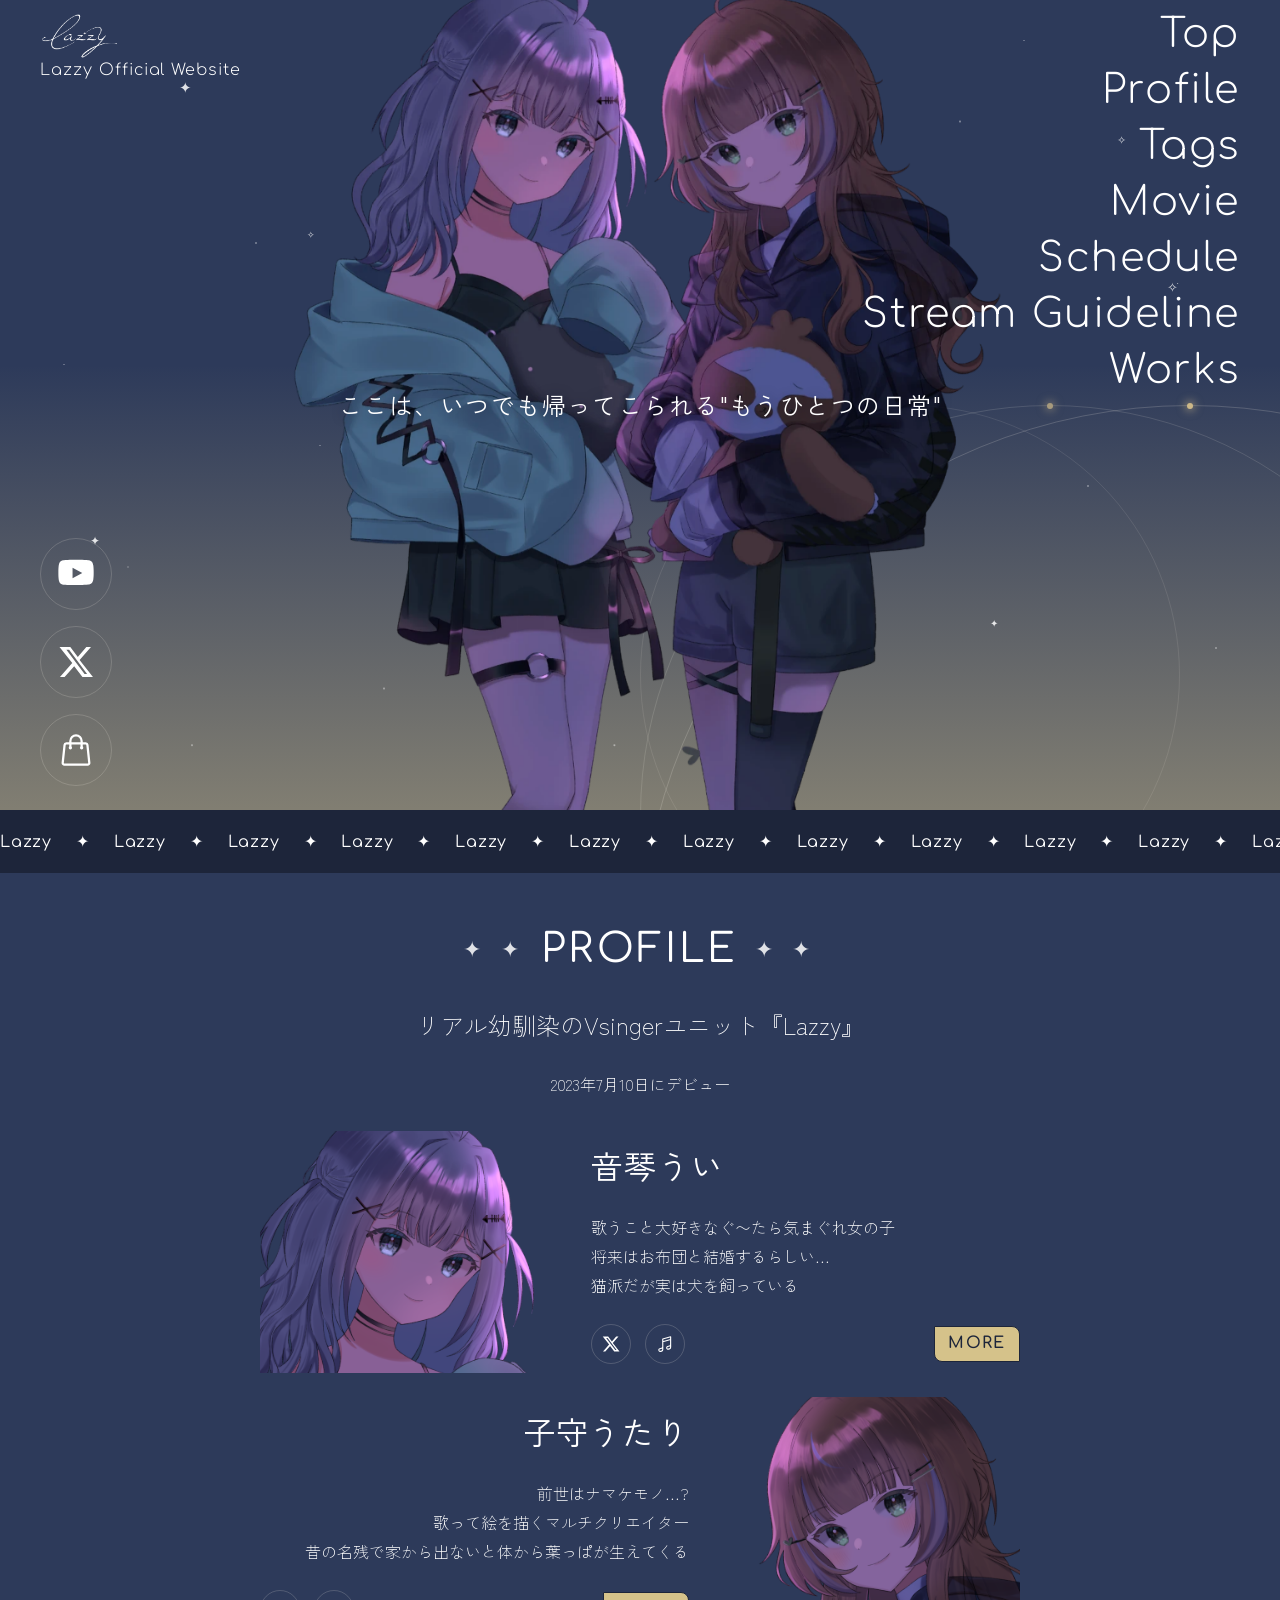
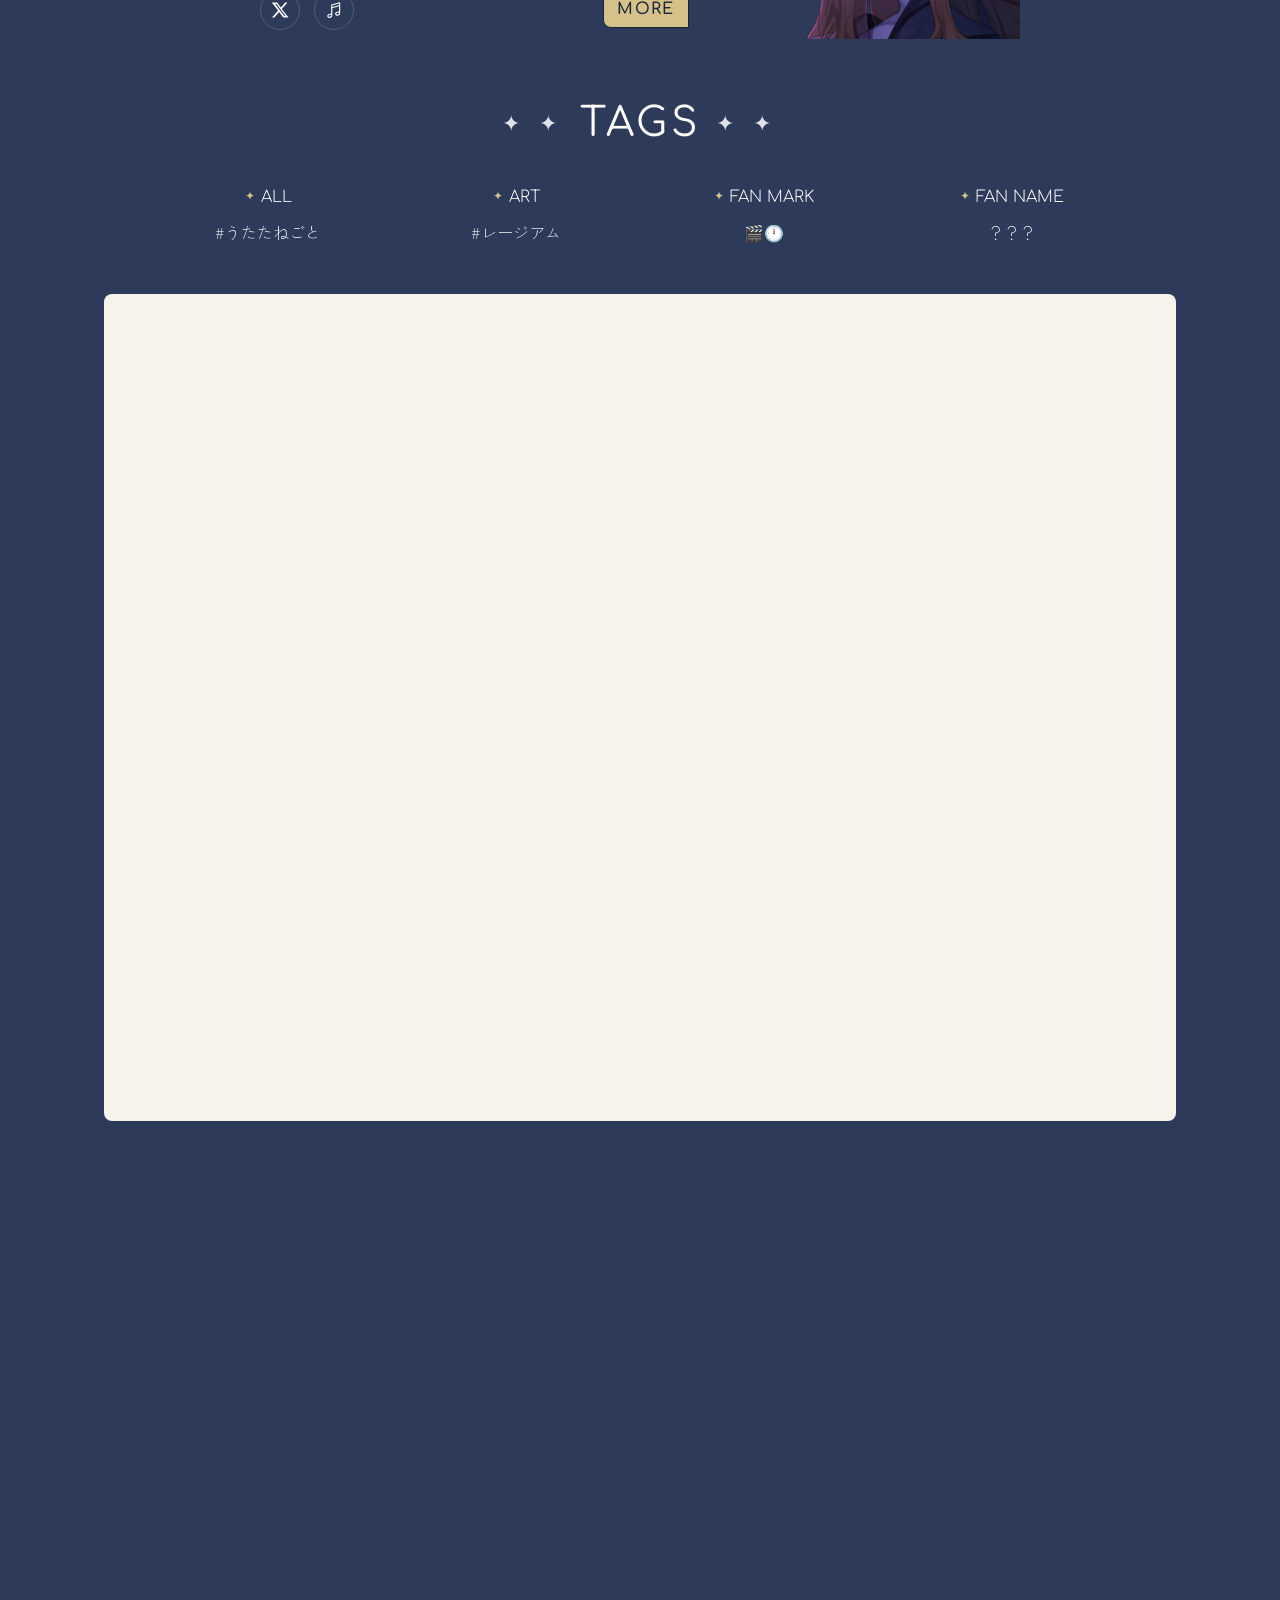
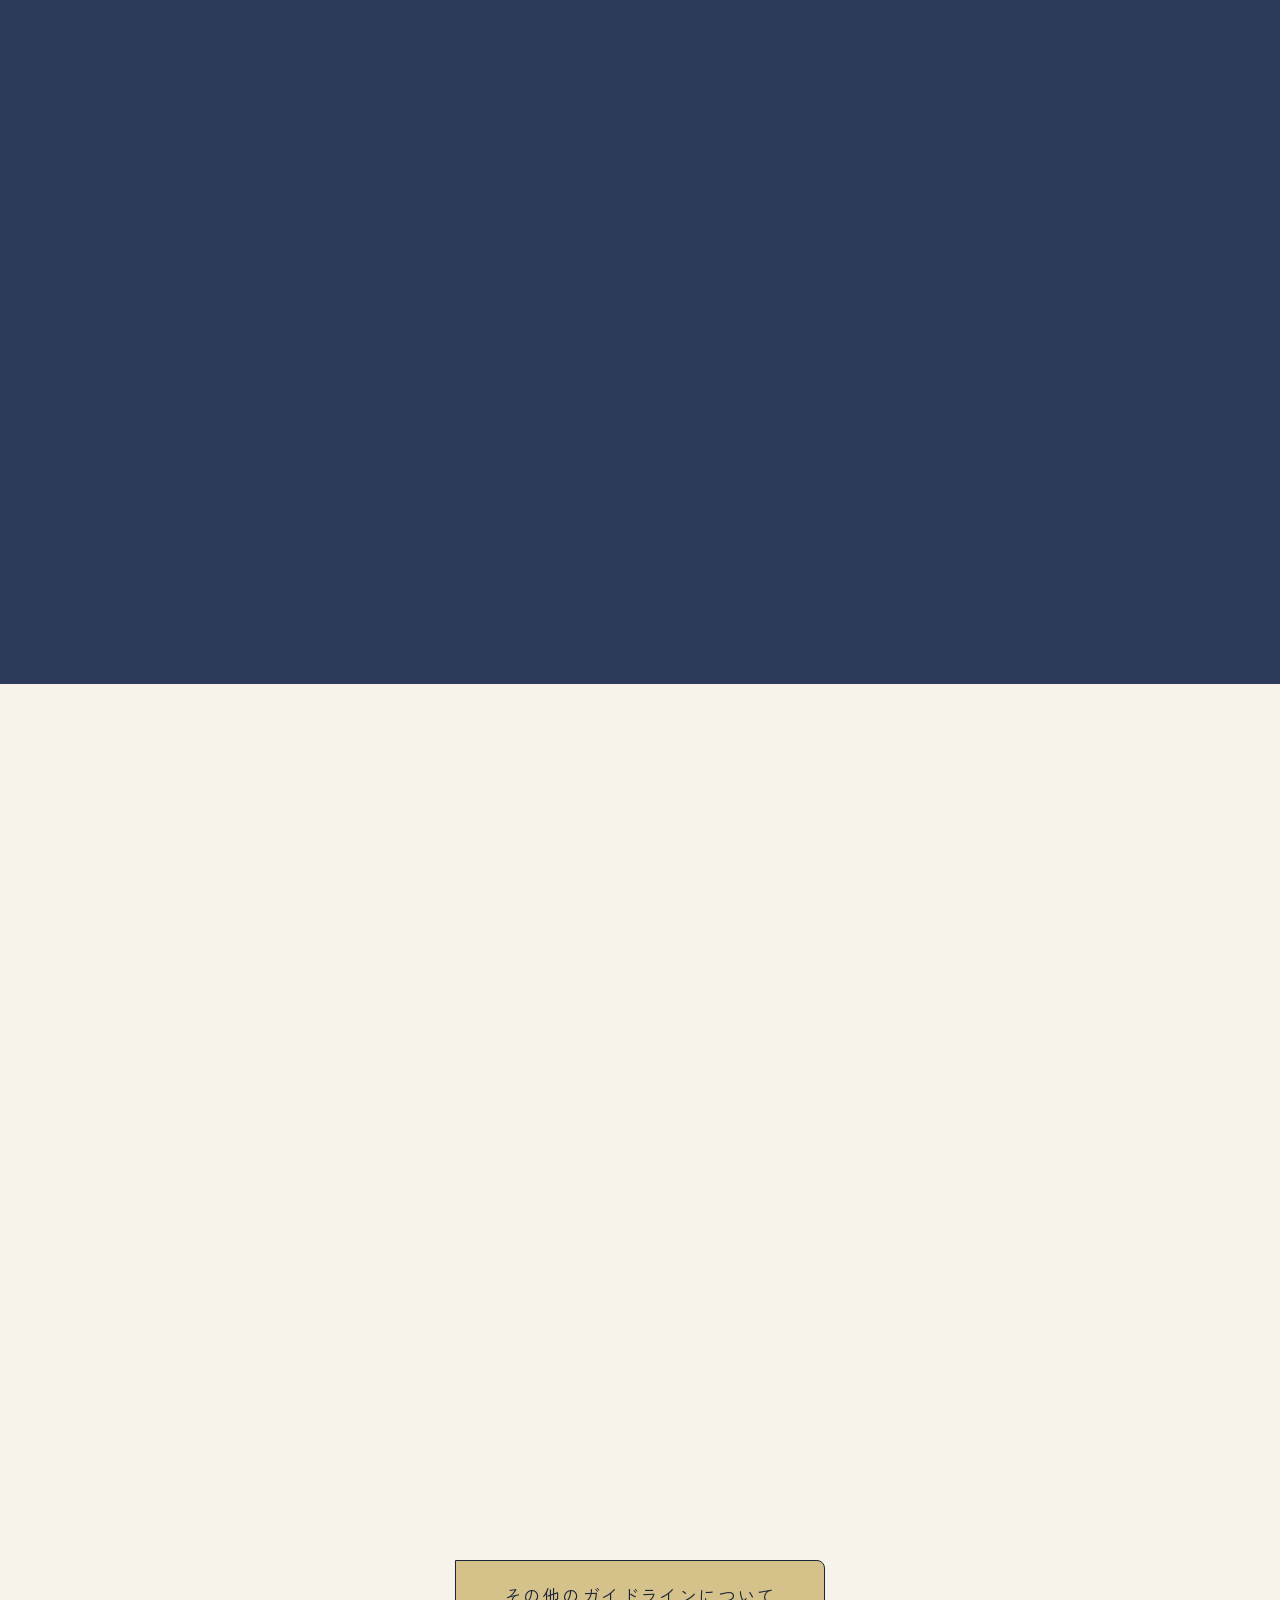
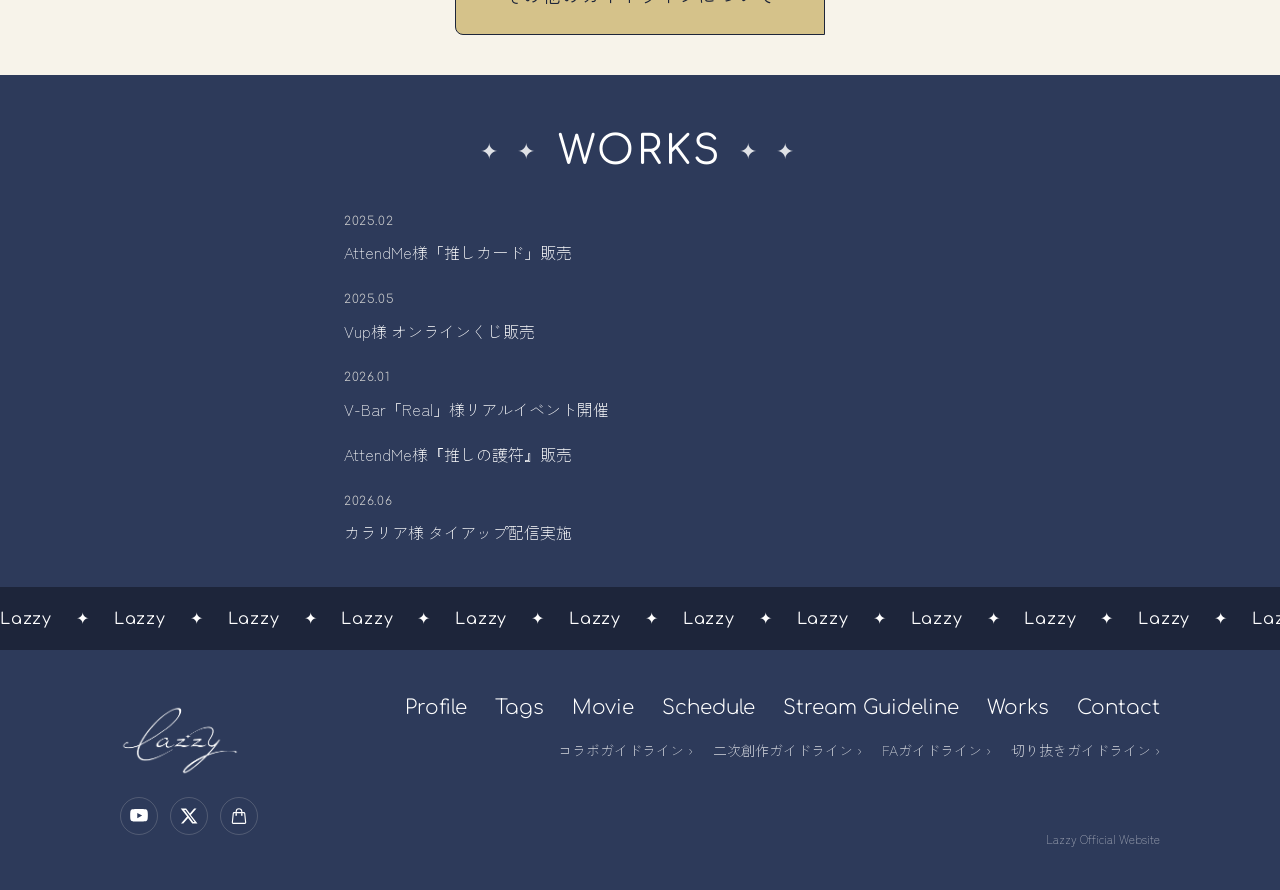
==== index.html @ c06f9f8f "Replace scroll-top button icon with two-line "PAGE TOP" text Swap the up-arrow SVG for stacked "PAGE" ====
<!DOCTYPE html>
<html lang="ja">
<head>
<script>
if ('scrollRestoration' in history) { history.scrollRestoration = 'manual'; }
window.scrollTo(0, 0);
</script>
<meta charset="UTF-8">
<meta name="viewport" content="width=device-width, initial-scale=1.0">
<title>Lazzy｜Vsingerユニット公式サイト</title>
<meta name="description" content="リアル幼馴染の音琴ういと子守うたりによるVsingerユニット「Lazzy」の公式サイトです。プロフィール、配信スケジュール、配信ガイドラインなどを掲載しています。">

<link rel="icon" href="images/logo.png" type="image/png">

<meta property="og:type" content="website">
<meta property="og:site_name" content="Lazzy Official Website">
<meta property="og:title" content="Lazzy｜Vsingerユニット公式サイト">
<meta property="og:description" content="リアル幼馴染の音琴ういと子守うたりによるVsingerユニット「Lazzy」の公式サイトです。プロフィール、配信スケジュール、配信ガイドラインなどを掲載しています。">
<meta property="og:image" content="images/url_image.png">
<meta name="twitter:card" content="summary_large_image">
<meta name="twitter:title" content="Lazzy｜Vsingerユニット公式サイト">
<meta name="twitter:description" content="リアル幼馴染の音琴ういと子守うたりによるVsingerユニット「Lazzy」の公式サイトです。プロフィール、配信スケジュール、配信ガイドラインなどを掲載しています。">
<meta name="twitter:image" content="images/url_image.png">

<link rel="preconnect" href="https://fonts.googleapis.com">
<link rel="preconnect" href="https://fonts.gstatic.com" crossorigin>
<link href="https://fonts.googleapis.com/css2?family=Comfortaa:wght@300;400;500;600;700&amp;family=Zen+Kaku+Gothic+New:wght@300;400;500;700;900&amp;display=swap" rel="stylesheet">

<link rel="stylesheet" href="css/style.css">
</head>
<body>

<h1 class="visually-hidden">Lazzy（音琴うい・子守うたり）公式サイト</h1>

<!-- ================= ページローダー ================= -->
<div class="page-loader" id="pageLoader">
  <div class="hero-stars" aria-hidden="true"></div>
  <div class="hero-orbit hero-orbit-1" aria-hidden="true"></div>
  <div class="hero-orbit hero-orbit-2" aria-hidden="true"></div>
  <div class="hero-orbit hero-orbit-3" aria-hidden="true"></div>
  <span class="hero-star hero-star-1" aria-hidden="true">✦</span>
  <span class="hero-star hero-star-2" aria-hidden="true">✧</span>
  <span class="hero-star hero-star-3" aria-hidden="true">✦</span>
  <span class="hero-star hero-star-4" aria-hidden="true">✧</span>
  <span class="hero-star hero-star-5" aria-hidden="true">✦</span>
  <span class="hero-star hero-star-6" aria-hidden="true">✧</span>
  <span class="hero-star hero-star-7" aria-hidden="true">✦</span>
  <span class="hero-star hero-star-8" aria-hidden="true">✧</span>
  <span class="hero-star hero-star-9" aria-hidden="true">✦</span>
  <span class="hero-shooting-star hero-shooting-star-1" aria-hidden="true"></span>
  <span class="hero-shooting-star hero-shooting-star-2" aria-hidden="true"></span>
  <span class="hero-shooting-star hero-shooting-star-3" aria-hidden="true"></span>
  <span class="hero-shooting-star hero-shooting-star-4" aria-hidden="true"></span>

  <img src="images/logo.png" alt="Lazzy" class="page-loader-logo">
  <div class="page-loader-dots" aria-hidden="true">
    <span>✦</span><span>✦</span><span>✦</span>
  </div>
</div>

<!-- ================= ヘッダー／ナビゲーション ================= -->
<header class="site-header" id="siteHeader">
  <div class="header-inner">
    <a href="#top" class="logo-lockup">
      <img src="images/logo.png" alt="Lazzy" class="logo-img">
      <span class="logo-sub">Lazzy Official Website</span>
    </a>

    <nav class="main-nav">
      <a href="#top">Top</a>
      <a href="#profile">Profile</a>
      <a href="#tags">Tags</a>
      <a href="#movie">Movie</a>
      <a href="#schedule">Schedule</a>
      <a href="#guideline">Stream Guideline</a>
      <a href="#works">Works</a>
      <!-- CREATORS非表示中: 再表示する際はこのコメントを外す -->
      <!-- <a href="#creators">Creators</a> -->
    </nav>
  </div>
</header>

<!-- ハンバーガーボタン（ヘッダーの外に置き、開いたメニューより前面に重ねる） -->
<button class="nav-toggle" id="navToggle" aria-label="メニューを開く" aria-expanded="false" aria-controls="menuOverlay">
  <span></span><span></span><span></span>
</button>

<!-- ================= フルスクリーンメニュー ================= -->
<div class="menu-overlay" id="menuOverlay">
  <nav class="menu-overlay-nav">
    <a href="#top">Top</a>
    <a href="#profile">Profile</a>
    <a href="#tags">Tags</a>
    <a href="#movie">Movie</a>
    <a href="#schedule">Schedule</a>
    <a href="#guideline">Stream Guideline</a>
    <a href="#works">Works</a>
    <!-- CREATORS非表示中: 再表示する際はこのコメントを外す -->
    <!-- <a href="#creators">Creators</a> -->
  </nav>
</div>

<!-- ================= ヒーロー（トップ） ================= -->
<section class="hero" id="top">
  <div class="hero-stars" aria-hidden="true"></div>
  <div class="hero-orbit hero-orbit-1" aria-hidden="true"></div>
  <div class="hero-orbit hero-orbit-2" aria-hidden="true"></div>
  <div class="hero-orbit hero-orbit-3" aria-hidden="true"></div>
  <span class="hero-star hero-star-1" aria-hidden="true">✦</span>
  <span class="hero-star hero-star-2" aria-hidden="true">✧</span>
  <span class="hero-star hero-star-3" aria-hidden="true">✦</span>
  <span class="hero-star hero-star-4" aria-hidden="true">✧</span>
  <span class="hero-star hero-star-5" aria-hidden="true">✦</span>
  <span class="hero-star hero-star-6" aria-hidden="true">✧</span>
  <span class="hero-star hero-star-7" aria-hidden="true">✦</span>
  <span class="hero-star hero-star-8" aria-hidden="true">✧</span>
  <span class="hero-star hero-star-9" aria-hidden="true">✦</span>
  <span class="hero-shooting-star hero-shooting-star-1" aria-hidden="true"></span>
  <span class="hero-shooting-star hero-shooting-star-2" aria-hidden="true"></span>
  <span class="hero-shooting-star hero-shooting-star-3" aria-hidden="true"></span>
  <span class="hero-shooting-star hero-shooting-star-4" aria-hidden="true"></span>

  <div class="hero-art">
    <img src="images/hero.png" alt="Lazzy お二人のイラスト">
  </div>

  <div class="hero-inner">
    <p class="hero-tagline">ここは、いつでも帰ってこられる<br class="sp-break">"もうひとつの日常"</p>
  </div>

  <div class="hero-social">
    <a href="https://www.youtube.com/@we_are_lazzy" target="_blank" rel="noopener" aria-label="YouTube">
      <svg aria-hidden="true" viewBox="0 0 24 24" width="20" height="20"><path fill="currentColor" d="M23.5 6.2s-.23-1.64-.94-2.36c-.9-.94-1.9-.95-2.36-1C16.9 2.5 12 2.5 12 2.5h-.01s-4.9 0-8.2.34c-.46.05-1.46.06-2.36 1C.72 4.56.5 6.2.5 6.2S.25 8.13.25 10.06v1.87C.25 13.87.5 15.8.5 15.8s.23 1.64.93 2.36c.9.94 2.08.91 2.6 1.01 1.9.18 8 .24 8 .24s4.9-.01 8.2-.35c.46-.05 1.46-.06 2.36-1 .7-.72.94-2.36.94-2.36s.25-1.93.25-3.87v-1.87c0-1.93-.25-3.86-.25-3.86zM9.7 14.9V7.9l6.5 3.5-6.5 3.5z"/></svg>
    </a>
    <a href="https://x.com/we_are_lazzy" target="_blank" rel="noopener" aria-label="X (Twitter)">
      <svg aria-hidden="true" viewBox="0 0 24 24" width="20" height="20"><path fill="currentColor" d="M18.9 2H22l-7.6 8.7L23.3 22h-7l-5.5-7.2L4.4 22H1.3l8.2-9.3L1 2h7.2l5 6.6L18.9 2zm-1.2 18h1.7L7.4 3.9H5.6L17.7 20z"/></svg>
    </a>
    <a href="https://lazzy.booth.pm" target="_blank" rel="noopener" aria-label="グッズショップ">
      <svg aria-hidden="true" xmlns="http://www.w3.org/2000/svg" fill="none" viewBox="0 0 24 24" stroke-width="1.5" stroke="currentColor">
        <path stroke-linecap="round" stroke-linejoin="round" d="M15.75 10.5V6a3.75 3.75 0 1 0-7.5 0v4.5m11.356-1.993 1.263 12c.07.665-.45 1.243-1.119 1.243H4.25a1.125 1.125 0 0 1-1.12-1.243l1.264-12A1.125 1.125 0 0 1 5.513 7.5h12.974c.576 0 1.059.435 1.119 1.007ZM8.625 10.5a.375.375 0 1 1-.75 0 .375.375 0 0 1 .75 0Zm7.5 0a.375.375 0 1 1-.75 0 .375.375 0 0 1 .75 0Z" />
      </svg>
    </a>
  </div>
</section>

<!-- ================= マーキー（ロゴが流れる帯） ================= -->
<div class="marquee" aria-hidden="true">
  <div class="marquee-track">
    <span class="marquee-word">Lazzy</span><span class="marquee-star">✦</span>
    <span class="marquee-word">Lazzy</span><span class="marquee-star">✦</span>
    <span class="marquee-word">Lazzy</span><span class="marquee-star">✦</span>
    <span class="marquee-word">Lazzy</span><span class="marquee-star">✦</span>
    <span class="marquee-word">Lazzy</span><span class="marquee-star">✦</span>
    <span class="marquee-word">Lazzy</span><span class="marquee-star">✦</span>
    <span class="marquee-word">Lazzy</span><span class="marquee-star">✦</span>
    <span class="marquee-word">Lazzy</span><span class="marquee-star">✦</span>
    <span class="marquee-word">Lazzy</span><span class="marquee-star">✦</span>
    <span class="marquee-word">Lazzy</span><span class="marquee-star">✦</span>
    <span class="marquee-word">Lazzy</span><span class="marquee-star">✦</span>
    <span class="marquee-word">Lazzy</span><span class="marquee-star">✦</span>
    <span class="marquee-word">Lazzy</span><span class="marquee-star">✦</span>
    <span class="marquee-word">Lazzy</span><span class="marquee-star">✦</span>
    <span class="marquee-word">Lazzy</span><span class="marquee-star">✦</span>
    <span class="marquee-word">Lazzy</span><span class="marquee-star">✦</span>
    <span class="marquee-word">Lazzy</span><span class="marquee-star">✦</span>
    <span class="marquee-word">Lazzy</span><span class="marquee-star">✦</span>
    <span class="marquee-word">Lazzy</span><span class="marquee-star">✦</span>
    <span class="marquee-word">Lazzy</span><span class="marquee-star">✦</span>
    <span class="marquee-word">Lazzy</span><span class="marquee-star">✦</span>
    <span class="marquee-word">Lazzy</span><span class="marquee-star">✦</span>
    <span class="marquee-word">Lazzy</span><span class="marquee-star">✦</span>
    <span class="marquee-word">Lazzy</span><span class="marquee-star">✦</span>
    <span class="marquee-word">Lazzy</span><span class="marquee-star">✦</span>
    <span class="marquee-word">Lazzy</span><span class="marquee-star">✦</span>
    <span class="marquee-word">Lazzy</span><span class="marquee-star">✦</span>
    <span class="marquee-word">Lazzy</span><span class="marquee-star">✦</span>
    <span class="marquee-word">Lazzy</span><span class="marquee-star">✦</span>
    <span class="marquee-word">Lazzy</span><span class="marquee-star">✦</span>
    <span class="marquee-word">Lazzy</span><span class="marquee-star">✦</span>
    <span class="marquee-word">Lazzy</span><span class="marquee-star">✦</span>
    <span class="marquee-word">Lazzy</span><span class="marquee-star">✦</span>
    <span class="marquee-word">Lazzy</span><span class="marquee-star">✦</span>
    <span class="marquee-word">Lazzy</span><span class="marquee-star">✦</span>
    <span class="marquee-word">Lazzy</span><span class="marquee-star">✦</span>
    <span class="marquee-word">Lazzy</span><span class="marquee-star">✦</span>
    <span class="marquee-word">Lazzy</span><span class="marquee-star">✦</span>
    <span class="marquee-word">Lazzy</span><span class="marquee-star">✦</span>
    <span class="marquee-word">Lazzy</span><span class="marquee-star">✦</span>
  </div>
</div>

<!-- ================= プロフィール ================= -->
<section class="section section-navy" id="profile">
  <div class="section-inner center">
    <h2 class="section-title starred">PROFILE</h2>
    <p class="section-lead reveal">リアル幼馴染のVsingerユニット『Lazzy』</p>
    <p class="section-sublead reveal reveal-d1">2023年7月10日にデビュー</p>
  </div>

  <!-- ================= メンバー（お二人） ================= -->
  <div class="section-inner" id="members">
    <div class="member-row reveal">
      <div class="member-photo">
        <img src="images/member-ui.png" alt="音琴ういのアイコン">
      </div>
      <div class="member-info">
        <h3 class="member-name">音琴うい</h3>
        <p class="member-desc">
          歌うこと大好きなぐ〜たら気まぐれ女の子<br>
          将来はお布団と結婚するらしい…<br>
          猫派だが実は犬を飼っている
        </p>
        <div class="member-actions">
          <div class="member-sns">
            <a href="https://x.com/ui_negoto" target="_blank" rel="noopener" aria-label="X (Twitter)">
              <svg aria-hidden="true" viewBox="0 0 24 24" width="16" height="16"><path fill="currentColor" d="M18.9 2H22l-7.6 8.7L23.3 22h-7l-5.5-7.2L4.4 22H1.3l8.2-9.3L1 2h7.2l5 6.6L18.9 2zm-1.2 18h1.7L7.4 3.9H5.6L17.7 20z"/></svg>
            </a>
            <a href="https://profcard.info/u/PbWP7WgBQtfRcstAm0J9eqHbJcs1" target="_blank" rel="noopener" aria-label="音楽リンク">
              <svg aria-hidden="true" xmlns="http://www.w3.org/2000/svg" fill="none" viewBox="0 0 24 24" stroke-width="1.5" stroke="currentColor">
                <path stroke-linecap="round" stroke-linejoin="round" d="m9 9 10.5-3m0 6.553v3.75a2.25 2.25 0 0 1-1.632 2.163l-1.32.377a1.803 1.803 0 1 1-.99-3.467l2.31-.66a2.25 2.25 0 0 0 1.632-2.163Zm0 0V2.25L9 5.25v10.303m0 0v3.75a2.25 2.25 0 0 1-1.632 2.163l-1.32.377a1.803 1.803 0 0 1-.99-3.467l2.31-.66A2.25 2.25 0 0 0 9 15.553Z" />
              </svg>
            </a>
          </div>
          <a class="btn-more" href="https://lit.link/negotoui" target="_blank" rel="noopener">MORE</a>
        </div>
      </div>
    </div>

    <div class="member-row member-row-reverse reveal">
      <div class="member-photo">
        <img src="images/member-utari.png" alt="子守うたりのアイコン">
      </div>
      <div class="member-info">
        <h3 class="member-name">子守うたり</h3>
        <p class="member-desc">
          前世はナマケモノ…?<br>
          歌って絵を描くマルチクリエイター<br>
          昔の名残で家から出ないと体から葉っぱが生えてくる
        </p>
        <div class="member-actions">
          <div class="member-sns">
            <a href="https://x.com/utari_komori" target="_blank" rel="noopener" aria-label="X (Twitter)">
              <svg aria-hidden="true" viewBox="0 0 24 24" width="16" height="16"><path fill="currentColor" d="M18.9 2H22l-7.6 8.7L23.3 22h-7l-5.5-7.2L4.4 22H1.3l8.2-9.3L1 2h7.2l5 6.6L18.9 2zm-1.2 18h1.7L7.4 3.9H5.6L17.7 20z"/></svg>
            </a>
            <a href="https://profcard.info/u/S1MnMFqYR1TI2W5PNofa0nvo0m72" target="_blank" rel="noopener" aria-label="音楽リンク">
              <svg aria-hidden="true" xmlns="http://www.w3.org/2000/svg" fill="none" viewBox="0 0 24 24" stroke-width="1.5" stroke="currentColor">
                <path stroke-linecap="round" stroke-linejoin="round" d="m9 9 10.5-3m0 6.553v3.75a2.25 2.25 0 0 1-1.632 2.163l-1.32.377a1.803 1.803 0 1 1-.99-3.467l2.31-.66a2.25 2.25 0 0 0 1.632-2.163Zm0 0V2.25L9 5.25v10.303m0 0v3.75a2.25 2.25 0 0 1-1.632 2.163l-1.32.377a1.803 1.803 0 0 1-.99-3.467l2.31-.66A2.25 2.25 0 0 0 9 15.553Z" />
              </svg>
            </a>
          </div>
          <a class="btn-more" href="https://lit.link/utarikomori" target="_blank" rel="noopener">MORE</a>
        </div>
      </div>
    </div>
  </div>

  <!-- ================= タグ ================= -->
  <div class="section-inner center" id="tags">
    <h2 class="section-title starred">TAGS</h2>
    <ul class="tags-list reveal-stagger">
      <li class="tags-item reveal-item">
        <p class="tags-label"><span class="tags-star">✦</span>ALL</p>
        <p class="tags-value">#うたたねごと</p>
      </li>
      <li class="tags-item reveal-item">
        <p class="tags-label"><span class="tags-star">✦</span>ART</p>
        <p class="tags-value">#レージアム</p>
      </li>
      <li class="tags-item reveal-item">
        <p class="tags-label"><span class="tags-star">✦</span>FAN MARK</p>
        <p class="tags-value">🎬🕛</p>
      </li>
      <li class="tags-item reveal-item">
        <p class="tags-label"><span class="tags-star">✦</span>FAN NAME</p>
        <p class="tags-value">？？？</p>
      </li>
    </ul>
  </div>

  <!-- ================= 動画（YouTube埋め込み） ================= -->
  <div class="section-inner" id="movie">
    <div class="movie-panel">
      <h2 class="section-title starred center dark">MOVIE</h2>

      <div class="movie-grid reveal-stagger">
        <figure class="movie-item reveal-item">
          <div class="movie-frame">
            <iframe src="https://www.youtube-nocookie.com/embed/5AnvTeGNXu4?controls=0&modestbranding=1" title="ティザーPV" frameborder="0"
              allow="accelerometer; autoplay; clipboard-write; encrypted-media; gyroscope; picture-in-picture; web-share" referrerpolicy="strict-origin-when-cross-origin" allowfullscreen></iframe>
          </div>
          <figcaption>ティザーPV</figcaption>
        </figure>
        <figure class="movie-item reveal-item">
          <div class="movie-frame">
            <iframe src="https://www.youtube-nocookie.com/embed/IQeiJBt354U?controls=0&modestbranding=1" title="【オリジナル曲】星屑逃飛行 / Lazzy" frameborder="0"
              allow="accelerometer; autoplay; clipboard-write; encrypted-media; gyroscope; picture-in-picture; web-share" referrerpolicy="strict-origin-when-cross-origin" allowfullscreen></iframe>
          </div>
          <figcaption>【オリジナル曲】星屑逃飛行 / Lazzy</figcaption>
        </figure>
        <figure class="movie-item reveal-item">
          <div class="movie-frame">
            <iframe src="https://www.youtube-nocookie.com/embed/AQp7BHHLCIY?controls=0&modestbranding=1" title="【歌ってみた】ヒッチコック / ヨルシカ" frameborder="0"
              allow="accelerometer; autoplay; clipboard-write; encrypted-media; gyroscope; picture-in-picture; web-share" referrerpolicy="strict-origin-when-cross-origin" allowfullscreen></iframe>
          </div>
          <figcaption>【歌ってみた】ヒッチコック / ヨルシカ</figcaption>
        </figure>
        <figure class="movie-item reveal-item">
          <div class="movie-frame">
            <iframe src="https://www.youtube-nocookie.com/embed/Fm7l1RtjXK8?controls=0&modestbranding=1" title="れいじーのいじーらぢお" frameborder="0"
              allow="accelerometer; autoplay; clipboard-write; encrypted-media; gyroscope; picture-in-picture; web-share" referrerpolicy="strict-origin-when-cross-origin" allowfullscreen></iframe>
          </div>
          <figcaption>れいじーのいじーらぢお</figcaption>
        </figure>
      </div>
    </div>
  </div>

  <!-- ================= スケジュール ================= -->
  <div class="section-inner center" id="schedule">
    <h2 class="section-title starred">SCHEDULE</h2>
    <div class="schedule-item reveal">
      <div class="schedule-panel">
        <iframe class="schedule-embed" src="https://www.youtube-nocookie.com/embed/kSiMOkfpaxQ?controls=0&modestbranding=1" title="配信スケジュール" frameborder="0"
          allow="accelerometer; autoplay; clipboard-write; encrypted-media; gyroscope; picture-in-picture; web-share" referrerpolicy="strict-origin-when-cross-origin" allowfullscreen></iframe>
      </div>
      <p class="schedule-caption">週間スケジュール</p>
    </div>
    <div class="schedule-item reveal">
      <div class="schedule-panel">
        <iframe class="schedule-embed" src="https://www.youtube-nocookie.com/embed/1lvetdg2sME?controls=0&modestbranding=1" title="配信スケジュール" frameborder="0"
          allow="accelerometer; autoplay; clipboard-write; encrypted-media; gyroscope; picture-in-picture; web-share" referrerpolicy="strict-origin-when-cross-origin" allowfullscreen></iframe>
      </div>
      <p class="schedule-caption">告知・宣伝</p>
    </div>
  </div>
</section>

<!-- ================= 配信ガイドライン ================= -->
<section class="section section-ivory" id="guideline">
  <div class="section-inner center">
    <h2 class="section-title starred dark">STREAM GUIDELINE</h2>
  </div>
  <div class="section-inner guideline-inner">
    <ol class="guideline-list reveal">
      <li><span class="num"><span class="num-inner"><span class="num-star">✦</span>1</span></span>お互いに尊重し合うこと</li>
      <li><span class="num"><span class="num-inner"><span class="num-star">✦</span>2</span></span>求めていない時の指示行為は控えること</li>
      <li><span class="num"><span class="num-inner"><span class="num-star">✦</span>3</span></span>他の活動者さんの話を必要以上に持ち出さないこと</li>
      <li class="stacked">
        <div class="guideline-item-main">
          <span class="num"><span class="num-inner"><span class="num-star">✦</span>4</span></span>
          <p>以下の行為はおやめください</p>
        </div>
        <ul class="guideline-sub">
          <li>暴言</li>
          <li>相方を下げる言葉</li>
          <li>過度な自分語り</li>
          <li>個人特定に繋がる質問</li>
          <li>特定できてしまうほどの個人情報の開示</li>
          <li>セクハラコメント（お名前も含む）</li>
          <li>同じコメント・リクエストを何度も繰り返すこと（弾幕以外）</li>
          <li>過度なリスナー同士の会話</li>
        </ul>
        <p class="guideline-note">※「過度」の目安は3回までとしています</p>
      </li>
      <li><span class="num"><span class="num-inner"><span class="num-star">✦</span>5</span></span>荒らしが来ても無視すること</li>
      <li><span class="num"><span class="num-inner"><span class="num-star">✦</span>6</span></span>全てのコメントは拾えないことを承知の上、コメントをすること</li>
      <li><span class="num"><span class="num-inner"><span class="num-star">✦</span>7</span></span>他枠にお邪魔する際は、他枠のルールに従うこと</li>
      <li><span class="num"><span class="num-inner"><span class="num-star">✦</span>8</span></span>日本語＆簡単な英語以外のコメントは無視することがあること</li>
    </ol>

    <div class="center">
      <a href="guideline.html" class="btn-more btn-more-lg">その他のガイドラインについて</a>
    </div>
  </div>
</section>

<!-- ================= 活動実績 ================= -->
<section class="section section-navy" id="works">
  <div class="section-inner center">
    <h2 class="section-title starred">WORKS</h2>
  </div>
  <div class="section-inner works-inner">
    <ul class="works-list reveal-stagger">
      <!-- 実績を追加する場合は <li class="works-group reveal-item">〜</li> をコピーして追加してください -->
      <li class="works-group reveal-item">
        <time>2025.02</time>
        <ul>
          <li>AttendMe様「推しカード」販売</li>
        </ul>
      </li>
      <li class="works-group reveal-item">
        <time>2025.05</time>
        <ul>
          <li>Vup様 オンラインくじ販売</li>
        </ul>
      </li>
      <li class="works-group reveal-item">
        <time>2026.01</time>
        <ul>
          <li>V-Bar「Real」様リアルイベント開催</li>
          <li>AttendMe様『推しの護符』販売</li>
        </ul>
      </li>
      <li class="works-group reveal-item">
        <time>2026.06</time>
        <ul>
          <li>カラリア様 タイアップ配信実施</li>
        </ul>
      </li>
    </ul>
  </div>
</section>

<!-- ================= クリエイター =================
     CREATORS非表示中: 再表示する際はこのコメントブロックを外す
<section class="section section-ivory" id="creators">
  <div class="section-inner center">
    <h2 class="section-title starred dark">CREATORS</h2>
  </div>
  <div class="section-inner creators-inner">
    <ul class="creators-list reveal-stagger">
      <li class="creators-item reveal-item">
        <p class="creators-role"><span class="creators-star">✦</span>Live2Dモデリング</p>
        <p class="creators-name">藍眠ちよこ様</p>
      </li>
      <li class="creators-item reveal-item">
        <p class="creators-role"><span class="creators-star">✦</span>VTuberイラスト</p>
        <p class="creators-name">子守うたり</p>
      </li>
      <li class="creators-item reveal-item">
        <p class="creators-role"><span class="creators-star">✦</span>OP/ED映像</p>
        <p class="creators-name">murakami様</p>
      </li>
      <li class="creators-item reveal-item">
        <p class="creators-role"><span class="creators-star">✦</span>背景素材・スケジュール</p>
        <p class="creators-name">ツキシロ様</p>
      </li>
      <li class="creators-item reveal-item">
        <p class="creators-role"><span class="creators-star">✦</span>ロゴ</p>
        <p class="creators-name">design桑様</p>
      </li>
    </ul>
  </div>
</section>
-->


<!-- ================= マーキー（下部） ================= -->
<div class="marquee" aria-hidden="true">
  <div class="marquee-track">
    <span class="marquee-word">Lazzy</span><span class="marquee-star">✦</span>
    <span class="marquee-word">Lazzy</span><span class="marquee-star">✦</span>
    <span class="marquee-word">Lazzy</span><span class="marquee-star">✦</span>
    <span class="marquee-word">Lazzy</span><span class="marquee-star">✦</span>
    <span class="marquee-word">Lazzy</span><span class="marquee-star">✦</span>
    <span class="marquee-word">Lazzy</span><span class="marquee-star">✦</span>
    <span class="marquee-word">Lazzy</span><span class="marquee-star">✦</span>
    <span class="marquee-word">Lazzy</span><span class="marquee-star">✦</span>
    <span class="marquee-word">Lazzy</span><span class="marquee-star">✦</span>
    <span class="marquee-word">Lazzy</span><span class="marquee-star">✦</span>
    <span class="marquee-word">Lazzy</span><span class="marquee-star">✦</span>
    <span class="marquee-word">Lazzy</span><span class="marquee-star">✦</span>
    <span class="marquee-word">Lazzy</span><span class="marquee-star">✦</span>
    <span class="marquee-word">Lazzy</span><span class="marquee-star">✦</span>
    <span class="marquee-word">Lazzy</span><span class="marquee-star">✦</span>
    <span class="marquee-word">Lazzy</span><span class="marquee-star">✦</span>
    <span class="marquee-word">Lazzy</span><span class="marquee-star">✦</span>
    <span class="marquee-word">Lazzy</span><span class="marquee-star">✦</span>
    <span class="marquee-word">Lazzy</span><span class="marquee-star">✦</span>
    <span class="marquee-word">Lazzy</span><span class="marquee-star">✦</span>
    <span class="marquee-word">Lazzy</span><span class="marquee-star">✦</span>
    <span class="marquee-word">Lazzy</span><span class="marquee-star">✦</span>
    <span class="marquee-word">Lazzy</span><span class="marquee-star">✦</span>
    <span class="marquee-word">Lazzy</span><span class="marquee-star">✦</span>
    <span class="marquee-word">Lazzy</span><span class="marquee-star">✦</span>
    <span class="marquee-word">Lazzy</span><span class="marquee-star">✦</span>
    <span class="marquee-word">Lazzy</span><span class="marquee-star">✦</span>
    <span class="marquee-word">Lazzy</span><span class="marquee-star">✦</span>
    <span class="marquee-word">Lazzy</span><span class="marquee-star">✦</span>
    <span class="marquee-word">Lazzy</span><span class="marquee-star">✦</span>
    <span class="marquee-word">Lazzy</span><span class="marquee-star">✦</span>
    <span class="marquee-word">Lazzy</span><span class="marquee-star">✦</span>
    <span class="marquee-word">Lazzy</span><span class="marquee-star">✦</span>
    <span class="marquee-word">Lazzy</span><span class="marquee-star">✦</span>
    <span class="marquee-word">Lazzy</span><span class="marquee-star">✦</span>
    <span class="marquee-word">Lazzy</span><span class="marquee-star">✦</span>
    <span class="marquee-word">Lazzy</span><span class="marquee-star">✦</span>
    <span class="marquee-word">Lazzy</span><span class="marquee-star">✦</span>
    <span class="marquee-word">Lazzy</span><span class="marquee-star">✦</span>
    <span class="marquee-word">Lazzy</span><span class="marquee-star">✦</span>
  </div>
</div>

<!-- ================= フッター ================= -->
<footer class="site-footer">
  <div class="footer-inner">
    <div class="footer-left">
      <a href="#top" class="logo-lockup footer-logo">
        <img src="images/logo.png" alt="Lazzy" class="logo-img">
      </a>
      <div class="footer-social">
        <a href="https://www.youtube.com/@we_are_lazzy" target="_blank" rel="noopener" aria-label="YouTube">
          <svg aria-hidden="true" viewBox="0 0 24 24" width="18" height="18"><path fill="currentColor" d="M23.5 6.2s-.23-1.64-.94-2.36c-.9-.94-1.9-.95-2.36-1C16.9 2.5 12 2.5 12 2.5h-.01s-4.9 0-8.2.34c-.46.05-1.46.06-2.36 1C.72 4.56.5 6.2.5 6.2S.25 8.13.25 10.06v1.87C.25 13.87.5 15.8.5 15.8s.23 1.64.93 2.36c.9.94 2.08.91 2.6 1.01 1.9.18 8 .24 8 .24s4.9-.01 8.2-.35c.46-.05 1.46-.06 2.36-1 .7-.72.94-2.36.94-2.36s.25-1.93.25-3.87v-1.87c0-1.93-.25-3.86-.25-3.86zM9.7 14.9V7.9l6.5 3.5-6.5 3.5z"/></svg>
        </a>
        <a href="https://x.com/we_are_lazzy" target="_blank" rel="noopener" aria-label="X (Twitter)">
          <svg aria-hidden="true" viewBox="0 0 24 24" width="18" height="18"><path fill="currentColor" d="M18.9 2H22l-7.6 8.7L23.3 22h-7l-5.5-7.2L4.4 22H1.3l8.2-9.3L1 2h7.2l5 6.6L18.9 2zm-1.2 18h1.7L7.4 3.9H5.6L17.7 20z"/></svg>
        </a>
        <a href="https://lazzy.booth.pm" target="_blank" rel="noopener" aria-label="グッズショップ">
          <svg aria-hidden="true" xmlns="http://www.w3.org/2000/svg" fill="none" viewBox="0 0 24 24" stroke-width="1.5" stroke="currentColor" width="18" height="18">
            <path stroke-linecap="round" stroke-linejoin="round" d="M15.75 10.5V6a3.75 3.75 0 1 0-7.5 0v4.5m11.356-1.993 1.263 12c.07.665-.45 1.243-1.119 1.243H4.25a1.125 1.125 0 0 1-1.12-1.243l1.264-12A1.125 1.125 0 0 1 5.513 7.5h12.974c.576 0 1.059.435 1.119 1.007ZM8.625 10.5a.375.375 0 1 1-.75 0 .375.375 0 0 1 .75 0Zm7.5 0a.375.375 0 1 1-.75 0 .375.375 0 0 1 .75 0Z" />
          </svg>
        </a>
      </div>
    </div>

    <div class="footer-right">
      <div class="footer-right-top">
        <nav class="footer-nav">
          <a href="#profile">Profile</a>
          <a href="#tags">Tags</a>
          <a href="#movie">Movie</a>
          <a href="#schedule">Schedule</a>
          <a href="#guideline">Stream Guideline</a>
          <a href="#works">Works</a>
          <!-- CREATORS非表示中: 再表示する際はこのコメントを外す -->
          <!-- <a href="#creators">Creators</a> -->
          <a href="https://x.com/we_are_lazzy" target="_blank" rel="noopener">Contact</a>
        </nav>

        <div class="footer-sub-links">
          <a href="guideline.html#collab">コラボガイドライン &rsaquo;</a>
          <a href="guideline.html#fanart">二次創作ガイドライン &rsaquo;</a>
          <span class="footer-break" aria-hidden="true"></span>
          <a href="guideline.html#fa-request">FAガイドライン &rsaquo;</a>
          <a href="guideline.html#kirinuki">切り抜きガイドライン &rsaquo;</a>
        </div>
      </div>

      <p class="footer-copy">Lazzy Official Website</p>
    </div>
  </div>
</footer>

<button class="scroll-top-btn" id="scrollTopBtn" aria-label="ページトップへ戻る">
  <span aria-hidden="true">PAGE</span><span aria-hidden="true">TOP</span>
</button>

<script src="js/script.js"></script>
</body>
</html>
---- css/style.css ----
/* =========================================================
   Lazzy 公式サイト スタイルシート
   色を変えたい場合は、下の :root の中の色コード(#で始まる値)を
   書き換えるだけで、サイト全体の配色が変わります。
   ========================================================= */

:root {
  --color-navy: #1c2745;
  --color-navy-deep: #141c33;
  --color-navy-deep-rgb: 20, 28, 51;
  --color-ivory: #f7f3ea;
  --color-ivory-rgb: 247, 243, 234;
  --color-text-dark: #2d3a5a;
  --color-text-light: #ffffff;
  --color-text-muted: #ffffff;
  --color-text-muted-dark: #2d3a5a;
  --color-accent: #cdb888;
  --color-gold: #cdb888;
  --color-gold-rgb: 205, 184, 136;
  --color-gold-dark: #b89f70;
  --color-border-light: rgba(var(--color-ivory-rgb), 0.18);
  --color-white: #ffffff;
  --color-white-rgb: 255, 255, 255;
  --color-black: #000000;
  --color-date-gray: #d3d3d3;

  --color-hero-navy: #2d3a5a;
  --color-hero-gold: #d5c28a;
  --color-hero-gold-rgb: 213, 194, 138;
  --color-marquee-navy: #1d253a;

  --font-logo: 'Comfortaa', 'Zen Kaku Gothic New', sans-serif;
  --font-heading: 'Comfortaa', 'Zen Kaku Gothic New', sans-serif;
  --font-body: 'Zen Kaku Gothic New', 'Comfortaa', sans-serif;
  --font-jp: 'Zen Kaku Gothic New', sans-serif;

  --max-width: 1120px;
}

* { box-sizing: border-box; }

html { scroll-behavior: smooth; }

@media (prefers-reduced-motion: reduce) {
  html { scroll-behavior: auto; }
  * { animation-duration: 0.01ms !important; animation-iteration-count: 1 !important; transition-duration: 0.01ms !important; }
}

body {
  margin: 0;
  font-family: var(--font-body);
  color: var(--color-text-dark);
  background: var(--color-hero-navy);
  line-height: 1.8;
  font-weight: 300;
}
body.menu-open {
  overflow: hidden;
}
body.menu-open .nav-toggle {
  opacity: 1;
  transform: scale(1);
  pointer-events: auto;
}

img { max-width: 100%; display: block; }
a { color: inherit; text-decoration: none; }
h1, h2, h3 { margin: 0; }

.visually-hidden {
  position: absolute;
  width: 1px;
  height: 1px;
  padding: 0;
  margin: -1px;
  overflow: hidden;
  clip: rect(0, 0, 0, 0);
  white-space: nowrap;
  border: 0;
}

.section-inner {
  max-width: var(--max-width);
  margin: 0 auto;
  padding: 0 24px;
}
.header-inner {
  max-width: var(--max-width);
  margin: 0 auto;
  padding: 0 24px;
}
.center { text-align: center; }

a:focus-visible,
button:focus-visible {
  outline: 2px solid var(--color-accent);
  outline-offset: 3px;
}

/* ---------- 共通見出し ---------- */
.section-title {
  font-family: var(--font-heading);
  font-weight: 400;
  font-size: 40px;
  letter-spacing: 0.08em;
  margin-bottom: 18px;
  opacity: 0;
  transform: translateY(24px);
  transition: opacity .7s ease, transform .7s ease;
}
.section-title.is-visible {
  opacity: 1;
  transform: translateY(0);
}

/* ---------- スクロール表示アニメーション（汎用） ---------- */
.reveal {
  opacity: 0;
  transform: translateY(24px);
  transition: opacity .7s ease, transform .7s ease;
}
.reveal.is-visible {
  opacity: 1;
  transform: translateY(0);
}
.reveal-d1 { transition-delay: .15s; }

.reveal-stagger > .reveal-item {
  opacity: 0;
  transform: translateY(24px);
  transition: opacity .6s ease, transform .6s ease;
}
.reveal-stagger.is-visible > .reveal-item {
  opacity: 1;
  transform: translateY(0);
}
.reveal-stagger > .reveal-item:nth-child(1) { transition-delay: 0s; }
.reveal-stagger > .reveal-item:nth-child(2) { transition-delay: .1s; }
.reveal-stagger > .reveal-item:nth-child(3) { transition-delay: .2s; }
.reveal-stagger > .reveal-item:nth-child(4) { transition-delay: .3s; }
.reveal-stagger > .reveal-item:nth-child(5) { transition-delay: .4s; }
.reveal-stagger > .reveal-item:nth-child(6) { transition-delay: .5s; }
.reveal-stagger > .reveal-item:nth-child(7) { transition-delay: .6s; }
.reveal-stagger > .reveal-item:nth-child(8) { transition-delay: .7s; }
.section-lead {
  color: var(--color-text-muted);
  margin: 0 auto 24px;
  font-size: 24px;
  white-space: nowrap;
}
.sp-break { display: none; }
.section-sublead {
  color: var(--color-text-muted);
  font-size: 16px;
  margin: 0;
}

.section-title.starred::before,
.section-title.starred::after {
  content: '✦ ✦';
  display: inline-block;
  color: currentColor;
  font-size: 0.55em;
  letter-spacing: 0.3em;
  vertical-align: middle;
  opacity: 0.85;
  animation: twinkle 2.4s ease-in-out infinite alternate;
}
.section-title.starred::before { margin-right: 16px; }
.section-title.starred::after { margin-left: 16px; animation-delay: 1.2s; }
.section-title.starred.dark { color: var(--color-text-dark); }
.section-navy .section-lead { color: var(--color-text-muted); }
.section-ivory .section-lead { color: var(--color-text-muted-dark); }

/* ---------- ヘッダー ---------- */
.site-header {
  position: fixed;
  top: 0; left: 0; right: 0;
  z-index: 100;
  background: transparent;
  transition: background .3s ease, backdrop-filter .3s ease;
}
.header-inner {
  display: flex;
  align-items: flex-start;
  justify-content: space-between;
  height: 90px;
  max-width: none;
  margin: 0;
  padding: 12px 40px 0;
}
.logo-lockup {
  display: flex;
  flex-direction: column;
  align-items: flex-start;
  line-height: 1.1;
}
.logo-img {
  display: block;
  height: 48px;
  width: auto;
  mix-blend-mode: screen;
}
.logo-sub {
  font-family: var(--font-heading);
  font-size: 16px;
  letter-spacing: 0.06em;
  color: var(--color-text-muted);
  margin-top: 2px;
}
.main-nav {
  display: flex;
  flex-direction: column;
  align-items: flex-end;
  gap: 12px;
  opacity: 1;
  transform: translateY(0);
  transition: opacity .3s ease, transform .3s ease;
}
.main-nav a {
  font-family: var(--font-heading);
  font-size: 40px;
  line-height: 1.1;
  letter-spacing: 0.04em;
  color: var(--color-text-light);
  position: relative;
}
.main-nav a::after {
  content: '';
  position: absolute;
  left: 0; bottom: -6px;
  width: 0; height: 1px;
  background: var(--color-accent);
  transition: width .25s ease;
}
.main-nav a:hover::after { width: 100%; }

.nav-toggle {
  display: flex;
  position: fixed;
  top: 12px;
  right: 30px;
  z-index: 300;
  flex-direction: column;
  justify-content: center;
  align-items: center;
  gap: 8px;
  width: 60px; height: 60px;
  background: var(--color-gold);
  border: none;
  border-radius: 8px;
  cursor: pointer;
  padding: 0;
  opacity: 0;
  transform: scale(.9);
  pointer-events: none;
  transition: background-color .3s ease, opacity .3s ease, transform .3s ease;
  flex: 0 0 auto;
}
.nav-toggle:hover { background: var(--color-gold-dark); }
.nav-toggle span {
  display: block;
  width: 26px;
  height: 2px;
  background: var(--color-navy-deep);
  border-radius: 2px;
  transition: transform .3s ease, opacity .3s ease, background-color .3s ease;
}
.nav-toggle.is-active {
  background: var(--color-navy-deep);
}
.nav-toggle.is-active:hover { background: var(--color-navy-deep); }
.nav-toggle.is-active span {
  background: var(--color-text-light);
}
.nav-toggle.is-active span:nth-child(1) { transform: translateY(10px) rotate(45deg); }
.nav-toggle.is-active span:nth-child(2) { opacity: 0; }
.nav-toggle.is-active span:nth-child(3) { transform: translateY(-10px) rotate(-45deg); }

/* スクロール後（TOP）／常時（下層ページ）はナビをたたんでハンバーガーのみ表示 */
.site-header.is-compact .main-nav,
.site-header.header-compact-always .main-nav {
  opacity: 0;
  transform: translateY(-8px);
  pointer-events: none;
}
.site-header.is-compact ~ .nav-toggle,
.site-header.header-compact-always ~ .nav-toggle {
  opacity: 1;
  transform: scale(1);
  pointer-events: auto;
}

/* ---------- フルスクリーンメニュー ---------- */
.menu-overlay {
  position: fixed;
  inset: 0;
  z-index: 200;
  background: var(--color-ivory);
  display: flex;
  flex-direction: column;
  align-items: flex-end;
  justify-content: center;
  padding: 40px 48px;
  opacity: 0;
  visibility: hidden;
  transform: translateY(-24px);
  transition: opacity .35s ease, transform .35s ease, visibility 0s linear .35s;
  pointer-events: none;
}
.menu-overlay.is-open {
  opacity: 1;
  visibility: visible;
  transform: translateY(0);
  transition: opacity .35s ease, transform .35s ease, visibility 0s linear 0s;
  pointer-events: auto;
}

.menu-overlay-nav {
  display: flex;
  flex-direction: column;
  align-items: flex-end;
  gap: 12px;
}
.menu-overlay-nav a {
  font-family: var(--font-heading);
  font-weight: normal;
  font-size: 40px;
  color: var(--color-text-dark);
  letter-spacing: 0.04em;
  opacity: 0;
  transform: translateX(24px);
  transition: opacity .35s ease, transform .35s ease;
}
.menu-overlay.is-open .menu-overlay-nav a {
  opacity: 1;
  transform: translateX(0);
}
.menu-overlay-nav a:nth-child(1) { transition-delay: .1s; }
.menu-overlay-nav a:nth-child(2) { transition-delay: .15s; }
.menu-overlay-nav a:nth-child(3) { transition-delay: .2s; }
.menu-overlay-nav a:nth-child(4) { transition-delay: .25s; }
.menu-overlay-nav a:nth-child(5) { transition-delay: .3s; }
.menu-overlay-nav a:nth-child(6) { transition-delay: .35s; }
.menu-overlay-nav a:nth-child(7) { transition-delay: .4s; }
.menu-overlay-nav a:nth-child(8) { transition-delay: .45s; }
.menu-overlay-nav a:hover { color: var(--color-gold-dark); }

/* ---------- ページローダー ---------- */
.page-loader {
  position: fixed;
  inset: 0;
  width: 100vw;
  height: 100vh;
  width: 100dvw;
  height: 100dvh;
  z-index: 500;
  display: flex;
  flex-direction: column;
  align-items: center;
  justify-content: center;
  gap: 24px;
  overflow: hidden;
  background:
    linear-gradient(0deg, rgba(var(--color-hero-gold-rgb), 0.5) 0%, rgba(var(--color-hero-gold-rgb), 0) 55%),
    var(--color-hero-navy);
  -webkit-mask-image: radial-gradient(circle at center, transparent 0%, black 0%);
  mask-image: radial-gradient(circle at center, transparent 0%, black 0%);
  transition: visibility 0s linear .5s;
}
.page-loader.is-hidden {
  visibility: hidden;
  pointer-events: none;
  animation: page-loader-iris-out .5s ease forwards;
}
@keyframes page-loader-iris-out {
  0%   { -webkit-mask-image: radial-gradient(circle at center, transparent 0%, black 0%);   mask-image: radial-gradient(circle at center, transparent 0%, black 0%); }
  10%  { -webkit-mask-image: radial-gradient(circle at center, transparent 10%, black 10%); mask-image: radial-gradient(circle at center, transparent 10%, black 10%); }
  20%  { -webkit-mask-image: radial-gradient(circle at center, transparent 20%, black 20%); mask-image: radial-gradient(circle at center, transparent 20%, black 20%); }
  30%  { -webkit-mask-image: radial-gradient(circle at center, transparent 30%, black 30%); mask-image: radial-gradient(circle at center, transparent 30%, black 30%); }
  40%  { -webkit-mask-image: radial-gradient(circle at center, transparent 40%, black 40%); mask-image: radial-gradient(circle at center, transparent 40%, black 40%); }
  50%  { -webkit-mask-image: radial-gradient(circle at center, transparent 50%, black 50%); mask-image: radial-gradient(circle at center, transparent 50%, black 50%); }
  60%  { -webkit-mask-image: radial-gradient(circle at center, transparent 60%, black 60%); mask-image: radial-gradient(circle at center, transparent 60%, black 60%); }
  70%  { -webkit-mask-image: radial-gradient(circle at center, transparent 70%, black 70%); mask-image: radial-gradient(circle at center, transparent 70%, black 70%); }
  80%  { -webkit-mask-image: radial-gradient(circle at center, transparent 80%, black 80%); mask-image: radial-gradient(circle at center, transparent 80%, black 80%); }
  90%  { -webkit-mask-image: radial-gradient(circle at center, transparent 90%, black 90%); mask-image: radial-gradient(circle at center, transparent 90%, black 90%); }
  100% { -webkit-mask-image: radial-gradient(circle at center, transparent 100%, black 100%); mask-image: radial-gradient(circle at center, transparent 100%, black 100%); }
}
.page-loader-logo {
  position: relative;
  z-index: 1;
  width: 160px;
  height: auto;
  mix-blend-mode: screen;
  filter: drop-shadow(0 0 16px rgba(var(--color-white-rgb), 0.3));
}
.page-loader-dots {
  position: relative;
  z-index: 1;
  display: flex;
  gap: 14px;
  font-size: 20px;
  color: var(--color-hero-gold);
}
.page-loader-dots span {
  display: inline-block;
  opacity: 0.3;
  animation: page-loader-dot-pulse 0.9s ease-in-out infinite;
}
.page-loader-dots span:nth-child(1) { animation-delay: 0s; }
.page-loader-dots span:nth-child(2) { animation-delay: .15s; }
.page-loader-dots span:nth-child(3) { animation-delay: .3s; }
@keyframes page-loader-dot-pulse {
  0%, 100% { opacity: 0.3; transform: scale(0.8); }
  50% { opacity: 1; transform: scale(1.3); }
}

/* ---------- ヒーロー ---------- */
.hero {
  position: relative;
  height: 810px;
  text-align: center;
  overflow: hidden;
  background:
    linear-gradient(0deg, rgba(var(--color-hero-gold-rgb), 0.5) 0%, rgba(var(--color-hero-gold-rgb), 0) 55%),
    var(--color-hero-navy);
}

.hero-star {
  position: absolute;
  z-index: 1;
  color: var(--color-white);
  opacity: 0.85;
  animation: twinkle 4s ease-in-out infinite alternate;
}
.hero-star-1 { top: 9%; left: 14%; font-size: 15px; animation-delay: .3s; }
.hero-star-2 { top: 16%; right: 12%; font-size: 11px; animation-delay: 1.1s; }
.hero-star-3 { bottom: 32%; left: 7%; font-size: 12px; animation-delay: .7s; }
.hero-star-4 { top: 28%; left: 24%; font-size: 9px;  animation-delay: 1.8s; }
.hero-star-5 { top: 8%;  left: 42%; font-size: 10px; animation-delay: .5s; }
.hero-star-6 { top: 34%; right: 8%; font-size: 13px; animation-delay: 2.2s; }
.hero-star-7 { bottom: 22%; right: 22%; font-size: 10px; animation-delay: 1.4s; }
.hero-star-8 { top: 20%; right: 40%; font-size: 8px;  animation-delay: .9s; }
.hero-star-9 { bottom: 40%; left: 30%; font-size: 9px;  animation-delay: 2.6s; }

.hero-shooting-star {
  position: absolute;
  width: 160px;
  height: 1px;
  z-index: 1;
  background: linear-gradient(90deg, transparent, rgba(var(--color-white-rgb), 0.9));
  opacity: 0;
  animation-name: shooting-star;
  animation-timing-function: ease-in;
  animation-iteration-count: infinite;
}
.hero-shooting-star-1 { top: 6%;  right: 4%;  width: 170px; animation-duration: 6s;   animation-delay: 0s; }
.hero-shooting-star-2 { top: 15%; right: 32%; width: 110px; animation-duration: 7.5s; animation-delay: 2.4s; }
.hero-shooting-star-3 { top: 4%;  left: 16%;  width: 130px; animation-duration: 8.2s; animation-delay: 4.8s; }
.hero-shooting-star-4 { top: 22%; right: 14%; width: 90px;  animation-duration: 5.4s; animation-delay: 1.2s; }

@keyframes shooting-star {
  0%   { transform: translate(0, 0) rotate(-32deg); opacity: 0; }
  4%   { opacity: 1; }
  18%  { opacity: 1; }
  28%  { transform: translate(-220px, 140px) rotate(-32deg); opacity: 0; }
  100% { opacity: 0; }
}

.hero-stars {
  position: absolute;
  inset: 0;
  background-image:
    radial-gradient(1.5px 1.5px at 20% 30%, var(--color-white), transparent),
    radial-gradient(1.5px 1.5px at 75% 15%, var(--color-white), transparent),
    radial-gradient(1px 1px at 60% 45%, var(--color-white), transparent),
    radial-gradient(1.5px 1.5px at 85% 60%, var(--color-white), transparent),
    radial-gradient(1px 1px at 10% 70%, var(--color-white), transparent),
    radial-gradient(1.5px 1.5px at 40% 12%, var(--color-white), transparent),
    radial-gradient(1px 1px at 92% 35%, var(--color-white), transparent),
    radial-gradient(1.5px 1.5px at 30% 85%, var(--color-white), transparent),
    radial-gradient(1px 1px at 5% 45%, var(--color-white), transparent),
    radial-gradient(1.5px 1.5px at 55% 8%, var(--color-white), transparent),
    radial-gradient(1px 1px at 68% 78%, var(--color-white), transparent),
    radial-gradient(1.5px 1.5px at 95% 80%, var(--color-white), transparent),
    radial-gradient(1px 1px at 25% 55%, var(--color-white), transparent),
    radial-gradient(1.5px 1.5px at 48% 92%, var(--color-white), transparent),
    radial-gradient(1px 1px at 80% 5%, var(--color-white), transparent),
    radial-gradient(1.5px 1.5px at 15% 92%, var(--color-white), transparent);
  opacity: 0.55;
  animation: twinkle 5s ease-in-out infinite alternate;
}
@keyframes twinkle {
  from { opacity: 0.3; }
  to { opacity: 0.7; }
}

.hero-orbit {
  position: absolute;
  top: 50%;
  left: 50%;
  border: 1px solid var(--color-border-light);
  border-radius: 50%;
  animation-name: orbit-spin;
  animation-timing-function: linear;
  animation-iteration-count: infinite;
}
.hero-orbit::before {
  content: '';
  position: absolute;
  top: -3px;
  left: 50%;
  width: 6px;
  height: 6px;
  margin-left: -3px;
  border-radius: 50%;
  background: var(--color-gold);
  box-shadow: 0 0 8px 2px rgba(var(--color-gold-rgb), 0.6);
}
.hero-orbit-1 {
  width: min(1100px, 130vw);
  height: min(1100px, 130vw);
  animation-duration: 70s;
}
.hero-orbit-2 {
  width: min(820px, 100vw);
  height: min(820px, 100vw);
  opacity: 0.75;
  animation-duration: 50s;
  animation-direction: reverse;
}
.hero-orbit-3 {
  width: min(540px, 72vw);
  height: min(540px, 72vw);
  opacity: 0.55;
  animation-duration: 34s;
}
@keyframes orbit-spin {
  from { transform: translate(-50%, -50%) rotate(0deg); }
  to { transform: translate(-50%, -50%) rotate(360deg); }
}

.hero-art {
  position: absolute;
  top: -31px;
  left: 50%;
  width: 969px;
  aspect-ratio: 2278 / 2962;
  z-index: 1;
  pointer-events: none;
  opacity: 0;
}
body.content-revealed .hero-art {
  animation: hero-art-in 1.1s ease-out both;
}
.hero-art img { display: block; width: 100%; height: 100%; object-fit: contain; }

@keyframes hero-art-in {
  from { opacity: 0; transform: translateX(-50%) translateY(36px); }
  to   { opacity: 1; transform: translateX(-50%) translateY(0); }
}

.hero-inner {
  position: absolute;
  top: 50%;
  left: 50%;
  max-width: 90vw;
  z-index: 2;
  opacity: 0;
}
body.content-revealed .hero-inner {
  animation: hero-inner-in 2s ease-out 1s both;
}

@keyframes hero-inner-in {
  from { opacity: 0; transform: translate(-50%, calc(-50% + 18px)); }
  to   { opacity: 1; transform: translate(-50%, -50%); }
}

.hero-tagline {
  font-family: var(--font-jp);
  font-weight: 400;
  font-size: 24px;
  color: var(--color-text-light);
  letter-spacing: 0.06em;
  margin: 0;
  text-shadow: 0 1px 12px rgba(var(--color-navy-deep-rgb), 0.7);
}

.hero-social {
  position: absolute;
  left: 40px;
  bottom: 24px;
  z-index: 2;
  display: flex;
  flex-direction: column;
  gap: 16px;
}
.hero-social a {
  width: 72px; height: 72px;
  display: flex; align-items: center; justify-content: center;
  border-radius: 50%;
  border: 1px solid var(--color-border-light);
  color: var(--color-white);
  transition: background .2s ease, border-color .2s ease;
}
.hero-social a svg { width: 36px; height: 36px; }
.hero-social a:hover {
  background: rgba(var(--color-ivory-rgb), 0.1);
  border-color: var(--color-accent);
}

/* ---------- マーキー ---------- */
.marquee {
  background: var(--color-marquee-navy);
  overflow: hidden;
  white-space: nowrap;
  padding: 16px 0;
}
.marquee-track {
  display: inline-flex;
  animation: scroll-left 80s linear infinite;
}
.marquee-track span {
  display: inline-block;
  font-family: var(--font-logo);
  font-weight: 400;
  font-size: 16px;
  letter-spacing: 0.05em;
  color: var(--color-text-muted);
  margin-right: 24px;
}
@keyframes scroll-left {
  from { transform: translateX(0); }
  to { transform: translateX(-50%); }
}

/* ---------- セクション共通（ネイビー／アイボリー） ---------- */
.section { padding: 88px 0; }
.section-navy {
  background: var(--color-navy);
  color: var(--color-text-light);
}
.section-navy .section-title { color: var(--color-text-light); }
#profile { background: var(--color-hero-navy); padding: 40px 0; }
#works { padding: 40px 0; background: var(--color-hero-navy); }
#guideline { padding: 40px 0; }
.guideline-page { background: var(--color-hero-navy); }
.section-ivory {
  background: var(--color-ivory);
  color: var(--color-text-dark);
}
#creators { padding: 40px 0; border-radius: 32px 32px 0 0; }

#members { margin-top: 32px; }

/* ---------- メンバー ---------- */
.member-row {
  display: flex;
  align-items: center;
  gap: 48px;
  max-width: 760px;
  margin: 0 auto 24px;
}
.member-row-reverse { flex-direction: row-reverse; }
.member-row:last-child { margin-bottom: 0; }

.member-photo {
  position: relative;
  flex: 0 0 auto;
  border-radius: 0;
  overflow: hidden;
  width: 283px;
  height: 242px;
  background: var(--color-hero-navy);
  border: none;
}
.member-photo img {
  position: absolute;
  max-width: none;
}
.member-row .member-photo img {
  top: -37px;
  left: -365px;
  width: 950px;
  height: 1235.5px;
}
.member-row-reverse .member-photo img {
  top: -38px;
  left: -331px;
  width: 950px;
  height: 1235.5px;
}

.member-info { flex: 1; }
.member-row-reverse .member-info { text-align: right; }

.member-name {
  font-family: var(--font-heading);
  font-weight: 400;
  font-size: 32px;
  letter-spacing: 0.04em;
  margin-bottom: 12px;
}
.member-desc {
  font-size: 16px;
  color: var(--color-text-muted);
  margin-bottom: 24px;
}
.member-actions {
  display: flex;
  align-items: center;
  justify-content: space-between;
  gap: 24px;
}

.member-sns {
  display: flex;
  gap: 14px;
}
.member-sns a {
  width: 40px;
  height: 40px;
  display: flex;
  align-items: center;
  justify-content: center;
  border-radius: 50%;
  border: 1px solid var(--color-border-light);
  color: var(--color-text-light);
  transition: background .2s ease, border-color .2s ease;
}
.member-sns a svg { width: 18px; height: 18px; }
.member-sns a:hover {
  background: rgba(var(--color-ivory-rgb), 0.1);
  border-color: var(--color-accent);
}

.btn-more {
  display: inline-block;
  background: var(--color-hero-gold);
  color: var(--color-marquee-navy);
  font-family: var(--font-heading);
  font-weight: 600;
  font-size: 12px;
  letter-spacing: 0.08em;
  padding: 8px 22px;
  border: 1px solid currentColor;
  border-radius: 0 8px 0 8px;
  transition: background .2s ease;
}
.btn-more:hover { background: var(--color-gold-dark); }
.btn-more-lg {
  margin-top: 36px;
  padding: 20px 48px;
  font-size: 18px;
  font-weight: 400;
}
.member-actions .btn-more {
  display: inline-flex;
  align-items: center;
  justify-content: center;
  width: 86px;
  height: 36px;
  padding: 8px 16px;
  background: var(--color-hero-gold);
  color: var(--color-marquee-navy);
  border: 1px solid currentColor;
  border-radius: 0 8px 0 8px;
  font-size: 16px;
}
.member-actions .btn-more:hover { background: var(--color-gold-dark); }

/* ---------- 動画パネル ---------- */
#movie { margin-top: 48px; }
.movie-panel {
  background: var(--color-ivory);
  color: var(--color-text-dark);
  border-radius: 8px;
  padding: 40px;
}
.movie-panel .section-lead { color: var(--color-text-muted-dark); }

.movie-grid {
  display: grid;
  grid-template-columns: repeat(2, minmax(0, 1fr));
  gap: 24px;
  margin-top: 36px;
}
.movie-item { margin: 0; }
.movie-frame {
  position: relative;
  width: 100%;
  padding-top: 56.25%;
  background: var(--color-black);
  border-radius: 4px;
  overflow: hidden;
}
.movie-frame iframe {
  position: absolute;
  top: 0; left: 0;
  width: 100%; height: 100%;
  border: 0;
}
.movie-item figcaption {
  margin-top: 10px;
  font-size: 14px;
  color: var(--color-text-muted-dark);
}

/* ---------- スケジュール ---------- */
#schedule { margin-top: 32px; }
.schedule-item { margin-top: 24px; }
.schedule-panel {
  border-radius: 8px;
  overflow: hidden;
  max-width: 800px;
  margin: 0 auto;
  display: flex;
  justify-content: center;
}
.schedule-embed {
  width: 800px;
  height: auto;
  max-width: 100%;
  aspect-ratio: 800 / 450;
  border: 0;
}
.schedule-caption {
  max-width: 800px;
  margin: 10px auto 0;
  font-size: 14px;
  color: var(--color-text-muted);
}

/* ---------- 配信ガイドライン ---------- */
.guideline-inner { max-width: 860px; }
.guideline-list {
  list-style: none;
  margin: 24px 0 0;
  padding: 0;
  display: flex;
  flex-direction: column;
  gap: 16px;
}
.guideline-list > li {
  display: flex;
  align-items: center;
  gap: 8px;
  font-size: 16px;
}
.guideline-list .num,
.rule-list .num {
  flex: 0 0 40px;
  width: 40px;
  height: 40px;
  border-radius: 50%;
  background: var(--color-hero-navy);
  display: flex;
  align-items: center;
  justify-content: center;
}
.guideline-list .num-inner,
.rule-list .num-inner {
  width: 34px;
  height: 34px;
  border-radius: 50%;
  border: 1px solid var(--color-white);
  color: var(--color-text-light);
  font-family: var(--font-heading);
  font-size: 14px;
  line-height: 1;
  display: flex;
  flex-direction: column;
  align-items: center;
  justify-content: center;
  gap: 2px;
}
.guideline-list .num-star,
.rule-list .num-star {
  font-size: 8px;
  line-height: 1;
}
.rule-list .num { background: var(--color-white); }
.rule-list .num-inner { border-color: var(--color-hero-navy); color: var(--color-hero-navy); }
.guideline-list li.stacked { display: block; }
.guideline-list .guideline-item-main { gap: 8px; }
.guideline-list li.stacked .guideline-sub,
.guideline-list li.stacked .guideline-note { margin-left: 48px; }
.guideline-sub {
  list-style: none;
  margin: 10px 0 0;
  padding: 0;
  color: var(--color-text-muted-dark);
  font-size: 14px;
  display: flex;
  flex-direction: column;
  gap: 4px;
}
.guideline-sub li::before { content: '・'; }
.guideline-note {
  font-size: 14px;
  color: var(--color-text-muted-dark);
  margin: 8px 0 0;
}

/* ---------- 活動実績 ---------- */
.works-inner { max-width: 640px; }
.works-list {
  list-style: none;
  margin: 24px 0 0;
  padding: 0;
  display: flex;
  flex-direction: column;
  gap: 22px;
}
.works-group time {
  display: block;
  font-family: var(--font-heading);
  color: var(--color-date-gray);
  font-size: 12px;
  letter-spacing: 0.05em;
  margin-bottom: 6px;
}
.works-group ul {
  list-style: none;
  margin: 0;
  padding: 0;
  display: flex;
  flex-direction: column;
  gap: 16px;
}
.works-group ul li {
  font-size: 16px;
}

/* ---------- クリエイター ---------- */
.creators-inner { max-width: 860px; }
.creators-list {
  list-style: none;
  margin: 24px 0 0;
  padding: 0;
  display: flex;
  flex-wrap: wrap;
  justify-content: center;
  gap: 32px 48px;
}
.creators-item {
  flex: 0 1 200px;
  text-align: center;
}
.creators-role {
  display: flex;
  align-items: center;
  justify-content: center;
  gap: 6px;
  font-family: var(--font-heading);
  font-size: 16px;
  margin: 0 0 6px;
}
.creators-star {
  color: var(--color-hero-gold);
  font-size: 12px;
}
.creators-name {
  font-size: 16px;
  color: var(--color-text-muted-dark);
  margin: 0;
}

/* ---------- タグ ---------- */
#tags { margin-top: 48px; }
.tags-list {
  list-style: none;
  margin: 24px 0 0;
  padding: 0;
  display: flex;
  flex-wrap: wrap;
  justify-content: center;
  gap: 32px 48px;
}
.tags-item {
  flex: 0 1 200px;
  text-align: center;
}
.tags-label {
  display: flex;
  align-items: center;
  justify-content: center;
  gap: 6px;
  font-family: var(--font-heading);
  font-size: 16px;
  margin: 0 0 6px;
}
.tags-star {
  color: var(--color-hero-gold);
  font-size: 12px;
}
.tags-value {
  font-size: 16px;
  color: var(--color-text-light);
  margin: 0;
}

/* ---------- 下層ページ（GUIDELINE） ---------- */
.guideline-page-inner {
  max-width: 780px;
  display: flex;
  flex-direction: column;
  gap: 56px;
  margin-top: 48px;
}
.guideline-block p {
  font-size: 16px;
  margin: 0 0 6px;
}
.guideline-heading {
  font-family: var(--font-heading);
  font-weight: 300;
  font-size: 24px;
  letter-spacing: 0.03em;
  display: flex;
  align-items: center;
  gap: 16px;
  margin-bottom: 18px;
}
.guideline-heading::after {
  content: '';
  flex: 1;
  height: 1px;
  background: var(--color-border-light);
  position: relative;
}
.guideline-block .guideline-note-light {
  color: var(--color-hero-gold);
  font-size: 14px;
  margin: 4px 0 0;
}

.rule-list {
  list-style: none;
  margin: 18px 0 0;
  padding: 0;
  display: flex;
  flex-direction: column;
  gap: 16px;
}
.rule-list li {
  display: flex;
  align-items: center;
  gap: 14px;
  font-size: 16px;
}
.rule-list li.stacked {
  display: block;
}
.guideline-item-main {
  display: flex;
  align-items: center;
  gap: 14px;
}
.guideline-item-main p { margin: 0; }
.rule-list li.stacked .guideline-sub { margin: 10px 0 0 54px; color: var(--color-text-muted); }
.rule-list li.stacked .guideline-note-light { margin: 6px 0 0 54px; }
/* ---------- フッター ---------- */
.site-footer {
  background: var(--color-hero-navy);
  color: var(--color-text-light);
  height: 240px;
  display: flex;
  align-items: center;
}
.footer-inner {
  width: 100%;
  height: 100%;
  max-width: var(--max-width);
  margin: 0 auto;
  padding: 40px;
  display: flex;
  align-items: center;
  justify-content: space-between;
}
.footer-left {
  display: flex;
  flex-direction: column;
  align-items: flex-start;
  gap: 20px;
}
.footer-logo {
  display: inline-flex;
}
.footer-logo .logo-img {
  height: 73px;
}
.footer-social {
  display: flex;
  gap: 12px;
}
.footer-social a {
  width: 38px;
  height: 38px;
  display: flex;
  align-items: center;
  justify-content: center;
  border-radius: 50%;
  border: 1px solid var(--color-border-light);
  color: var(--color-text-light);
  transition: background .2s ease, border-color .2s ease;
}
.footer-social a:hover {
  background: rgba(var(--color-ivory-rgb), 0.1);
  border-color: var(--color-accent);
}
.footer-right {
  height: 100%;
  display: flex;
  flex-direction: column;
  align-items: flex-end;
  justify-content: space-between;
}
.footer-right-top {
  display: flex;
  flex-direction: column;
  align-items: flex-end;
}
.footer-nav {
  display: flex;
  flex-wrap: wrap;
  justify-content: flex-end;
  gap: 28px;
  font-family: var(--font-heading);
  font-size: 20px;
}
.footer-nav a,
.footer-sub-links a {
  transition: color .2s ease;
}
.footer-nav a:hover,
.footer-sub-links a:hover {
  color: var(--color-accent);
}
.footer-sub-links {
  display: flex;
  flex-wrap: wrap;
  justify-content: flex-end;
  gap: 20px;
  font-size: 14px;
  margin-top: 12px;
  color: var(--color-text-muted);
  opacity: 0.8;
}
.footer-break { display: none; }
.footer-copy {
  font-size: 12px;
  margin: 0;
  opacity: 0.6;
}

/* ---------- スクロールトップボタン ---------- */
.scroll-top-btn {
  position: fixed;
  right: 24px;
  bottom: 24px;
  z-index: 150;
  width: 56px;
  height: 56px;
  border-radius: 50%;
  background: var(--color-gold);
  border: none;
  display: flex;
  flex-direction: column;
  align-items: center;
  justify-content: center;
  color: var(--color-navy-deep);
  font-family: var(--font-heading);
  font-size: 9px;
  font-weight: 700;
  line-height: 1.3;
  letter-spacing: .02em;
  cursor: pointer;
  opacity: 0;
  transform: scale(.8);
  pointer-events: none;
  transition: opacity .3s ease, transform .3s ease, background-color .2s ease;
}
.scroll-top-btn.is-visible {
  opacity: 1;
  transform: scale(1);
  pointer-events: auto;
}
.scroll-top-btn:hover { background: var(--color-gold-dark); }

/* =========================================================
   レスポンシブ
   ========================================================= */
@media (max-width: 860px) {
  .movie-grid { grid-template-columns: 1fr; }
  .movie-panel { padding: 40px 24px; }
}

@media (max-width: 700px) {
  /* スマホ幅では常にハンバーガー表示（フルスクリーンメニューを使用） */
  .main-nav { display: none; }
  .nav-toggle {
    opacity: 1; transform: scale(1); pointer-events: auto;
    top: 12px; right: 20px; width: 56px; height: 56px;
  }
  .nav-toggle span { width: 24px; }

  .header-inner { height: 90px; padding: 12px 20px 0; }
  .logo-img { height: 44px; }
  .logo-sub { font-size: 13px; }

  .hero-social { left: 16px; bottom: 16px; }

  .hero-inner { top: 150px; width: 84vw; max-width: 84vw; }
  .hero-tagline { font-size: 19px; line-height: 1.7; }

  .section-lead { white-space: normal; }
  .sp-break { display: block; }

  .section-title { font-size: 22px; }
  .section-title.starred::before,
  .section-title.starred::after { letter-spacing: 0.12em; }
  .section-title.starred::before { margin-right: 6px; }
  .section-title.starred::after { margin-left: 6px; }
  .section-lead { font-size: 20px; }
  .guideline-heading { font-size: 20px; }
  .member-name { font-size: 20px; }

  .btn-more-lg {
    display: inline-flex;
    align-items: center;
    justify-content: center;
    height: 36px;
    margin-top: 36px;
    padding: 8px 16px;
    font-size: 16px;
  }

  .hero-art {
    top: auto;
    bottom: 0;
    width: 100vw;
    height: 600px;
    aspect-ratio: auto;
    overflow: hidden;
  }
  .hero-art img {
    position: absolute;
    top: 0;
    left: 50%;
    width: auto;
    height: 950px;
    max-width: none;
    transform: translateX(-50%);
    object-fit: cover;
  }
}

@media (max-width: 700px) {
  .member-row,
  .member-row-reverse {
    flex-direction: column;
    text-align: center;
    gap: 20px;
  }
  .member-row-reverse .member-info,
  .member-info { text-align: center; }
  .member-actions,
  .member-row-reverse .member-actions { justify-content: center; }

  .menu-overlay { align-items: center; padding: 32px 24px; }
  .menu-overlay-nav { align-items: center; }
  .menu-overlay-nav a { font-size: 28px; }

  .site-footer { height: auto; }
  .footer-inner {
    flex-direction: column;
    align-items: center;
    gap: 32px;
    padding: 40px 24px;
  }
  .footer-left { align-items: center; }
  .footer-right {
    height: auto;
    align-items: center;
    gap: 20px;
  }
  .footer-right-top { align-items: center; }
  .footer-nav,
  .footer-sub-links {
    justify-content: center;
    text-align: center;
  }
  .footer-nav { row-gap: 12px; }
  .footer-sub-links { row-gap: 6px; }
  .footer-break { display: block; flex-basis: 100%; height: 0; }
}

@media (max-width: 480px) {
  .section.guideline-page { padding-top: 88px; }
  .member-photo { width: 200px; height: 171px; }
  .member-row .member-photo img {
    top: -26.15px;
    left: -258px;
    width: 671.4px;
    height: 873.3px;
  }
  .member-row-reverse .member-photo img {
    top: -26.85px;
    left: -233.9px;
    width: 671.4px;
    height: 873.3px;
  }
  .section { padding: 64px 0; }
}
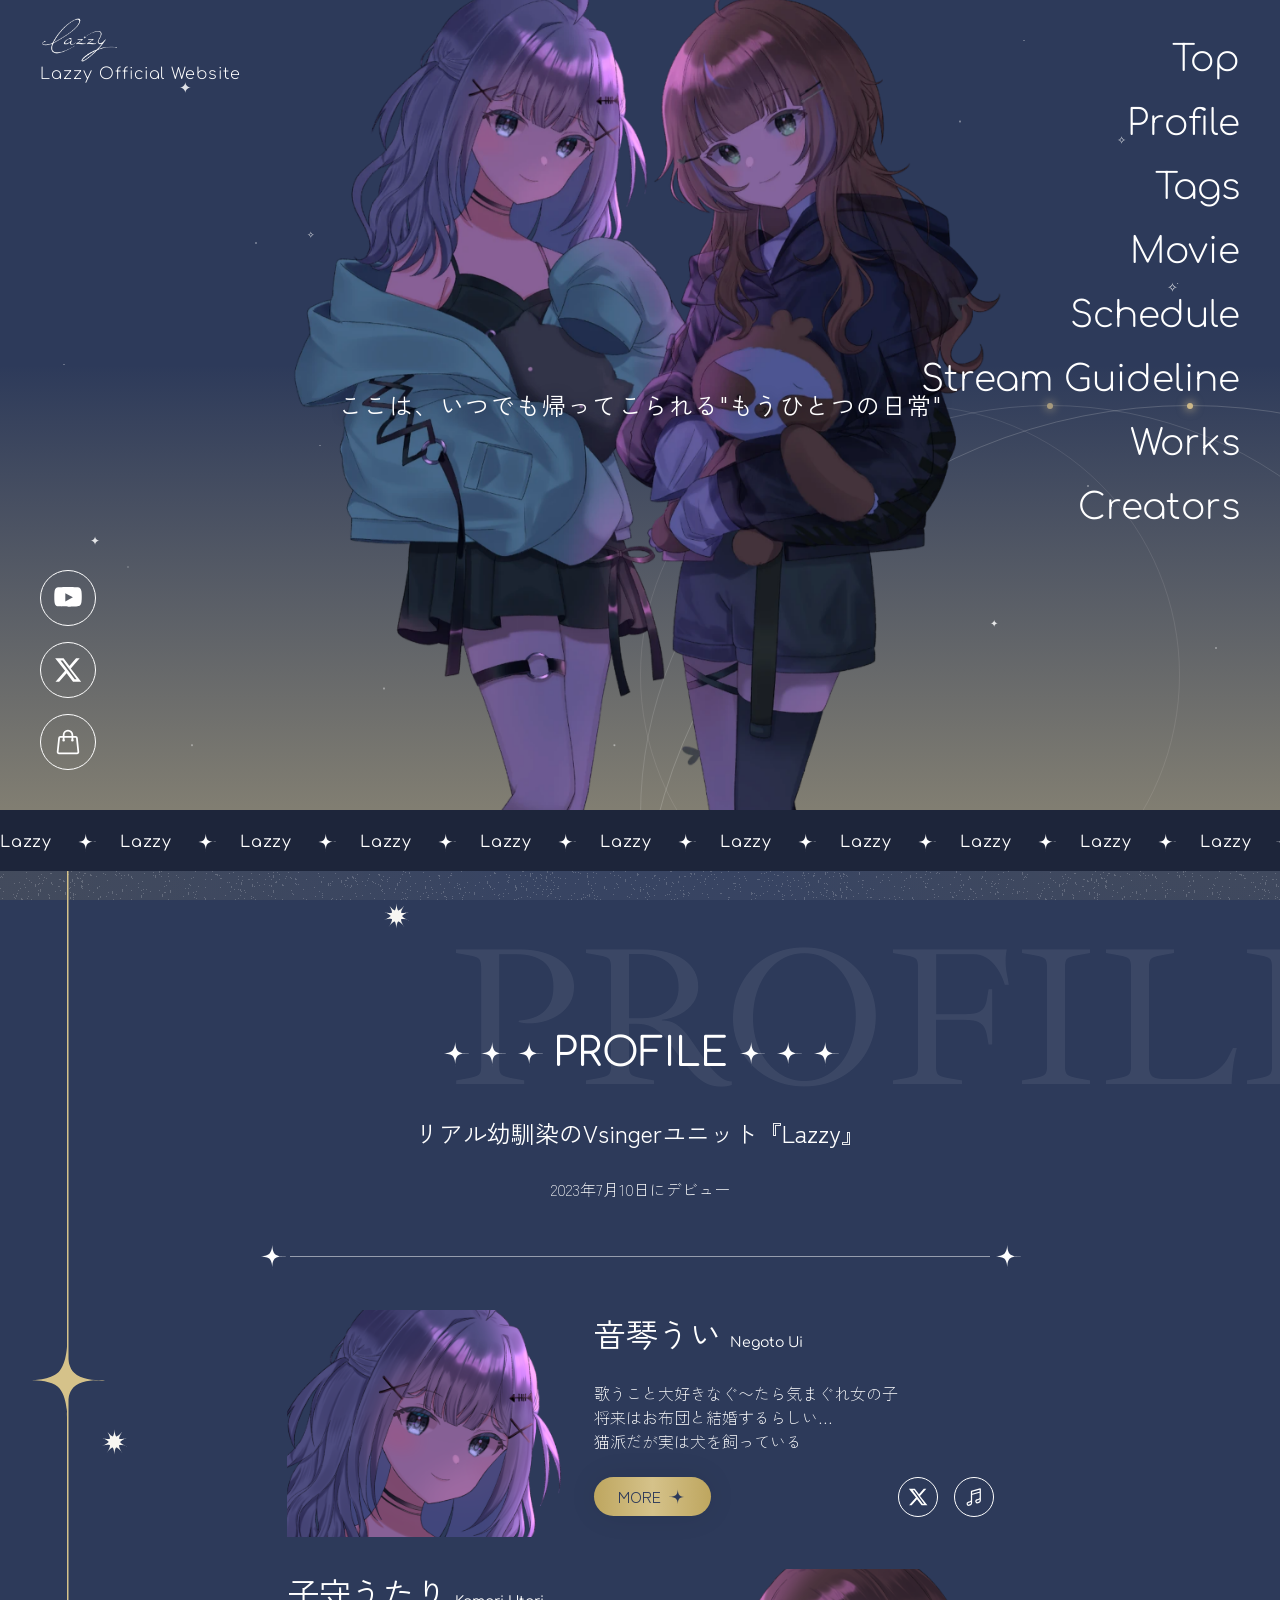
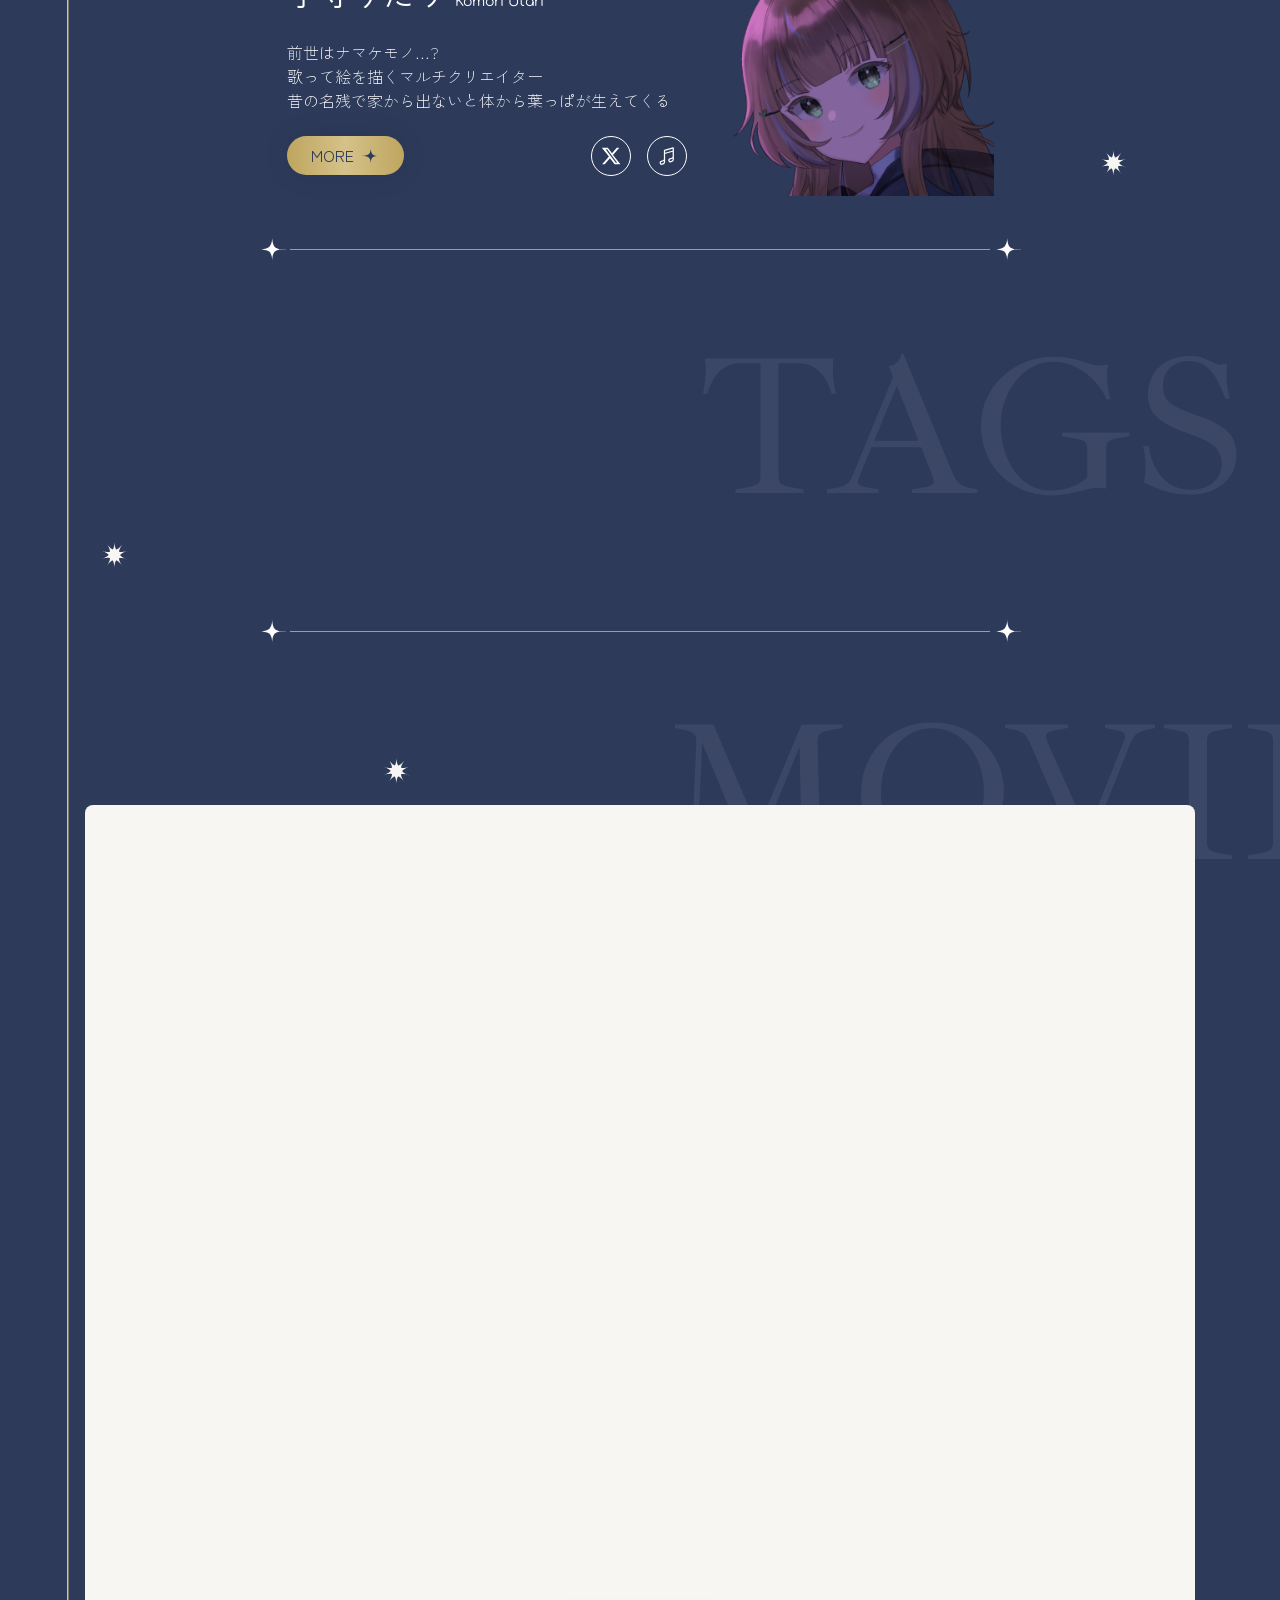
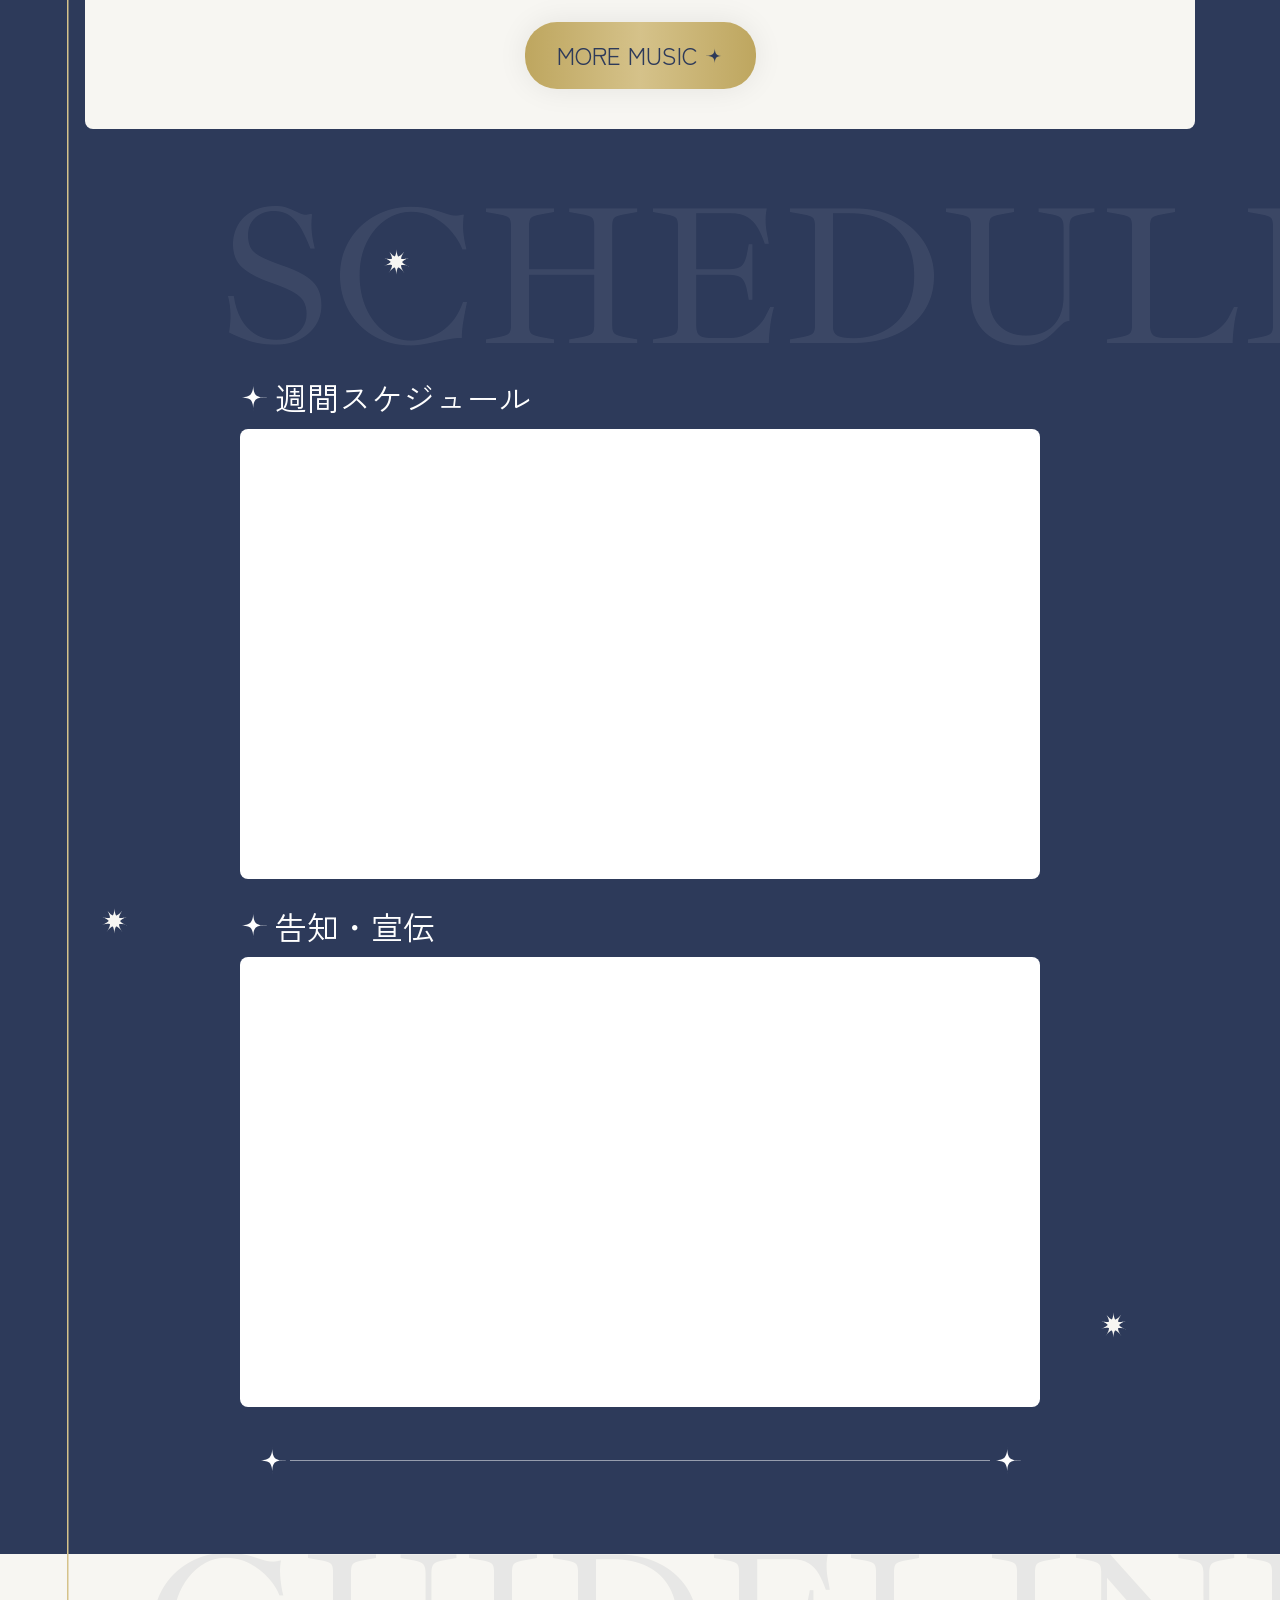
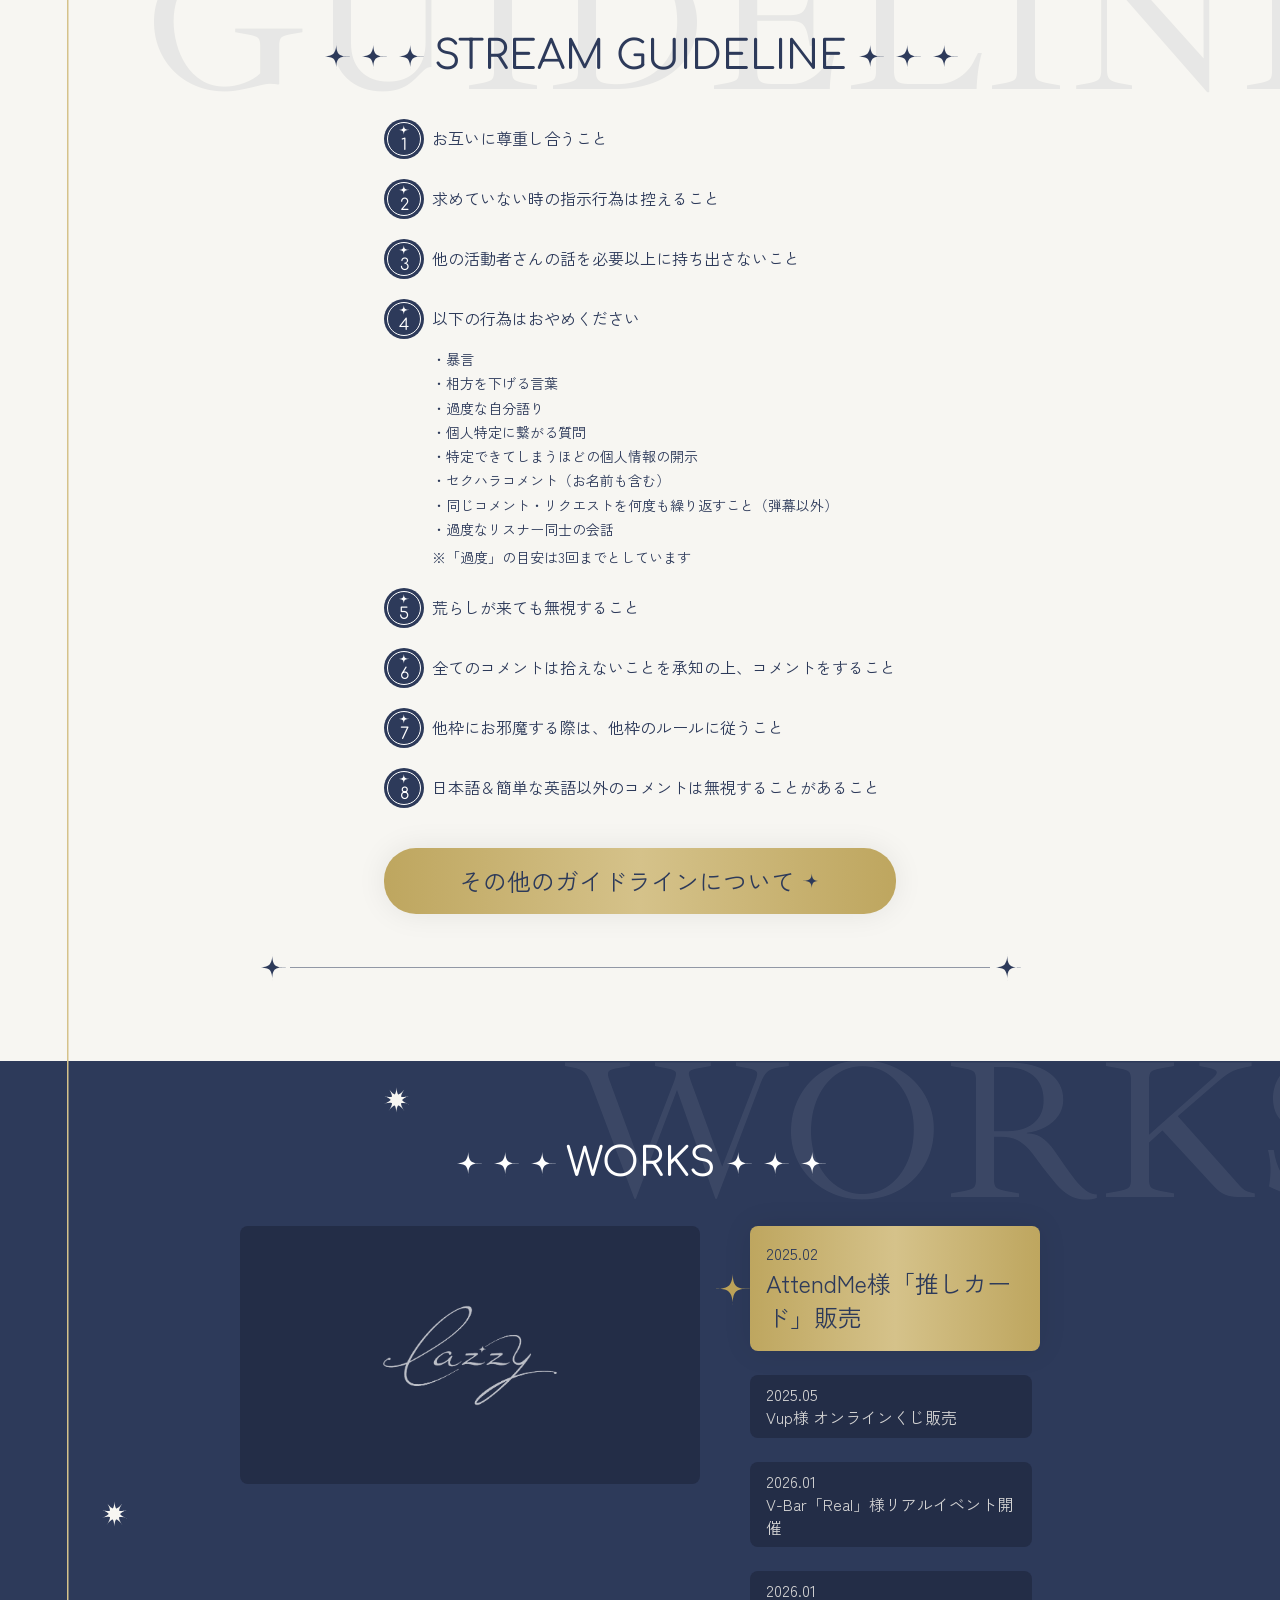
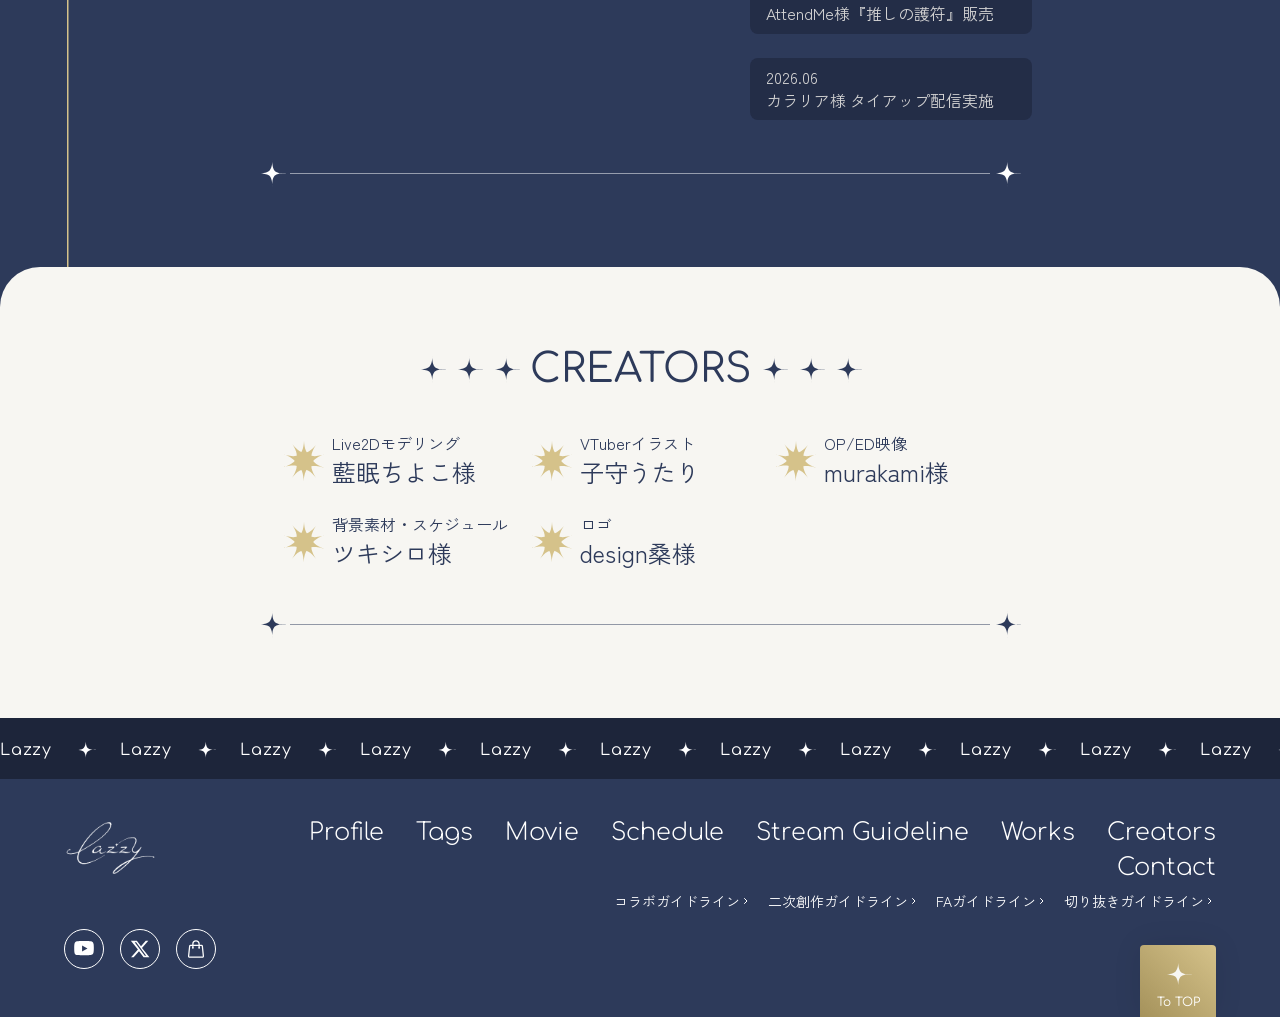
==== commit 4e32c94d: "Redesign site to match Figma mockup and add MUSIC page - Fixed starry navy background layer with sho" ====
--- a/index.html
+++ b/index.html
@@ -24,7 +24,7 @@
 
 <link rel="preconnect" href="https://fonts.googleapis.com">
 <link rel="preconnect" href="https://fonts.gstatic.com" crossorigin>
-<link href="https://fonts.googleapis.com/css2?family=Comfortaa:wght@300;400;500;600;700&amp;family=Zen+Kaku+Gothic+New:wght@300;400;500;700;900&amp;display=swap" rel="stylesheet">
+<link href="https://fonts.googleapis.com/css2?family=Comfortaa:wght@300;400;500;600;700&amp;family=Ibarra+Real+Nova&amp;family=Zen+Kaku+Gothic+New:wght@300;400;500;700;900&amp;display=swap" rel="stylesheet">
 
 <link rel="stylesheet" href="css/style.css">
 </head>
@@ -74,8 +74,7 @@
       <a href="#schedule">Schedule</a>
       <a href="#guideline">Stream Guideline</a>
       <a href="#works">Works</a>
-      <!-- CREATORS非表示中: 再表示する際はこのコメントを外す -->
-      <!-- <a href="#creators">Creators</a> -->
+      <a href="#creators">Creators</a>
     </nav>
   </div>
 </header>
@@ -95,8 +94,7 @@
     <a href="#schedule">Schedule</a>
     <a href="#guideline">Stream Guideline</a>
     <a href="#works">Works</a>
-    <!-- CREATORS非表示中: 再表示する際はこのコメントを外す -->
-    <!-- <a href="#creators">Creators</a> -->
+    <a href="#creators">Creators</a>
   </nav>
 </div>
 
@@ -189,12 +187,24 @@
   </div>
 </div>
 
+<main class="page-main">
+<!-- 左側の金色ライン（星はスクロールに合わせて画面中央に付いてくる） -->
+<div class="page-line" aria-hidden="true"><span class="page-line-star"></span></div>
+
 <!-- ================= プロフィール ================= -->
 <section class="section section-navy" id="profile">
+  <span class="section-watermark" aria-hidden="true">PROFILE</span>
+  <span class="hero-shooting-star section-shooting-a" aria-hidden="true"></span>
+  <span class="hero-shooting-star section-shooting-b" aria-hidden="true"></span>
+  <span class="deco-sparkle deco-sparkle-a" aria-hidden="true"></span>
+  <span class="deco-sparkle deco-sparkle-b" aria-hidden="true"></span>
+  <span class="deco-sparkle deco-sparkle-c" aria-hidden="true"></span>
+
   <div class="section-inner center">
     <h2 class="section-title starred">PROFILE</h2>
     <p class="section-lead reveal">リアル幼馴染のVsingerユニット『Lazzy』</p>
     <p class="section-sublead reveal reveal-d1">2023年7月10日にデビュー</p>
+    <div class="section-divider" aria-hidden="true"></div>
   </div>
 
   <!-- ================= メンバー（お二人） ================= -->
@@ -204,13 +214,14 @@
         <img src="images/member-ui.png" alt="音琴ういのアイコン">
       </div>
       <div class="member-info">
-        <h3 class="member-name">音琴うい</h3>
+        <h3 class="member-name">音琴うい<span class="member-name-en">Negoto Ui</span></h3>
         <p class="member-desc">
           歌うこと大好きなぐ〜たら気まぐれ女の子<br>
           将来はお布団と結婚するらしい…<br>
           猫派だが実は犬を飼っている
         </p>
         <div class="member-actions">
+          <a class="btn-more" href="https://lit.link/negotoui" target="_blank" rel="noopener">MORE</a>
           <div class="member-sns">
             <a href="https://x.com/ui_negoto" target="_blank" rel="noopener" aria-label="X (Twitter)">
               <svg aria-hidden="true" viewBox="0 0 24 24" width="16" height="16"><path fill="currentColor" d="M18.9 2H22l-7.6 8.7L23.3 22h-7l-5.5-7.2L4.4 22H1.3l8.2-9.3L1 2h7.2l5 6.6L18.9 2zm-1.2 18h1.7L7.4 3.9H5.6L17.7 20z"/></svg>
@@ -221,7 +232,6 @@
               </svg>
             </a>
           </div>
-          <a class="btn-more" href="https://lit.link/negotoui" target="_blank" rel="noopener">MORE</a>
         </div>
       </div>
     </div>
@@ -231,13 +241,14 @@
         <img src="images/member-utari.png" alt="子守うたりのアイコン">
       </div>
       <div class="member-info">
-        <h3 class="member-name">子守うたり</h3>
+        <h3 class="member-name">子守うたり<span class="member-name-en">Komori Utari</span></h3>
         <p class="member-desc">
           前世はナマケモノ…?<br>
           歌って絵を描くマルチクリエイター<br>
           昔の名残で家から出ないと体から葉っぱが生えてくる
         </p>
         <div class="member-actions">
+          <a class="btn-more" href="https://lit.link/utarikomori" target="_blank" rel="noopener">MORE</a>
           <div class="member-sns">
             <a href="https://x.com/utari_komori" target="_blank" rel="noopener" aria-label="X (Twitter)">
               <svg aria-hidden="true" viewBox="0 0 24 24" width="16" height="16"><path fill="currentColor" d="M18.9 2H22l-7.6 8.7L23.3 22h-7l-5.5-7.2L4.4 22H1.3l8.2-9.3L1 2h7.2l5 6.6L18.9 2zm-1.2 18h1.7L7.4 3.9H5.6L17.7 20z"/></svg>
@@ -248,202 +259,262 @@
               </svg>
             </a>
           </div>
-          <a class="btn-more" href="https://lit.link/utarikomori" target="_blank" rel="noopener">MORE</a>
-        </div>
-      </div>
-    </div>
-  </div>
-
-  <!-- ================= タグ ================= -->
-  <div class="section-inner center" id="tags">
+        </div>
+      </div>
+    </div>
+  </div>
+
+  <div class="section-inner">
+    <div class="section-divider" aria-hidden="true"></div>
+  </div>
+</section>
+
+<!-- ================= タグ ================= -->
+<section class="section section-navy" id="tags">
+  <span class="section-watermark" aria-hidden="true">TAGS</span>
+  <span class="hero-shooting-star section-shooting-a" aria-hidden="true"></span>
+  <span class="deco-sparkle deco-sparkle-b" aria-hidden="true"></span>
+
+  <div class="section-inner center">
     <h2 class="section-title starred">TAGS</h2>
     <ul class="tags-list reveal-stagger">
       <li class="tags-item reveal-item">
-        <p class="tags-label"><span class="tags-star">✦</span>ALL</p>
+        <p class="tags-label">ALL</p>
         <p class="tags-value">#うたたねごと</p>
       </li>
       <li class="tags-item reveal-item">
-        <p class="tags-label"><span class="tags-star">✦</span>ART</p>
+        <p class="tags-label">ART</p>
         <p class="tags-value">#レージアム</p>
       </li>
       <li class="tags-item reveal-item">
-        <p class="tags-label"><span class="tags-star">✦</span>FAN MARK</p>
+        <p class="tags-label">FAN MARK</p>
         <p class="tags-value">🎬🕛</p>
       </li>
       <li class="tags-item reveal-item">
-        <p class="tags-label"><span class="tags-star">✦</span>FAN NAME</p>
+        <p class="tags-label">FAN NAME</p>
         <p class="tags-value">？？？</p>
       </li>
     </ul>
-  </div>
-
-  <!-- ================= 動画（YouTube埋め込み） ================= -->
-  <div class="section-inner" id="movie">
+    <div class="section-divider" aria-hidden="true"></div>
+  </div>
+</section>
+
+<!-- ================= 動画 ================= -->
+<section class="section section-navy" id="movie">
+  <span class="section-watermark" aria-hidden="true">MOVIE</span>
+  <span class="hero-shooting-star section-shooting-a" aria-hidden="true"></span>
+  <span class="hero-shooting-star section-shooting-c" aria-hidden="true"></span>
+  <span class="deco-sparkle deco-sparkle-a" aria-hidden="true"></span>
+  <span class="deco-sparkle deco-sparkle-c" aria-hidden="true"></span>
+
+  <div class="section-inner section-inner-wide">
     <div class="movie-panel">
       <h2 class="section-title starred center dark">MOVIE</h2>
 
+      <!-- 動画を追加する場合は <a class="movie-item reveal-item">〜</a> をコピーし、2か所の動画ID（watch?v= と /vi/ の後ろ）を差し替えてください -->
       <div class="movie-grid reveal-stagger">
-        <figure class="movie-item reveal-item">
-          <div class="movie-frame">
-            <iframe src="https://www.youtube-nocookie.com/embed/5AnvTeGNXu4?controls=0&modestbranding=1" title="ティザーPV" frameborder="0"
-              allow="accelerometer; autoplay; clipboard-write; encrypted-media; gyroscope; picture-in-picture; web-share" referrerpolicy="strict-origin-when-cross-origin" allowfullscreen></iframe>
-          </div>
-          <figcaption>ティザーPV</figcaption>
-        </figure>
-        <figure class="movie-item reveal-item">
-          <div class="movie-frame">
-            <iframe src="https://www.youtube-nocookie.com/embed/IQeiJBt354U?controls=0&modestbranding=1" title="【オリジナル曲】星屑逃飛行 / Lazzy" frameborder="0"
-              allow="accelerometer; autoplay; clipboard-write; encrypted-media; gyroscope; picture-in-picture; web-share" referrerpolicy="strict-origin-when-cross-origin" allowfullscreen></iframe>
-          </div>
-          <figcaption>【オリジナル曲】星屑逃飛行 / Lazzy</figcaption>
-        </figure>
-        <figure class="movie-item reveal-item">
-          <div class="movie-frame">
-            <iframe src="https://www.youtube-nocookie.com/embed/AQp7BHHLCIY?controls=0&modestbranding=1" title="【歌ってみた】ヒッチコック / ヨルシカ" frameborder="0"
-              allow="accelerometer; autoplay; clipboard-write; encrypted-media; gyroscope; picture-in-picture; web-share" referrerpolicy="strict-origin-when-cross-origin" allowfullscreen></iframe>
-          </div>
-          <figcaption>【歌ってみた】ヒッチコック / ヨルシカ</figcaption>
-        </figure>
-        <figure class="movie-item reveal-item">
-          <div class="movie-frame">
-            <iframe src="https://www.youtube-nocookie.com/embed/Fm7l1RtjXK8?controls=0&modestbranding=1" title="れいじーのいじーらぢお" frameborder="0"
-              allow="accelerometer; autoplay; clipboard-write; encrypted-media; gyroscope; picture-in-picture; web-share" referrerpolicy="strict-origin-when-cross-origin" allowfullscreen></iframe>
-          </div>
-          <figcaption>れいじーのいじーらぢお</figcaption>
-        </figure>
-      </div>
-    </div>
-  </div>
-
-  <!-- ================= スケジュール ================= -->
-  <div class="section-inner center" id="schedule">
-    <h2 class="section-title starred">SCHEDULE</h2>
+        <a class="movie-item reveal-item" href="https://www.youtube.com/watch?v=5AnvTeGNXu4" target="_blank" rel="noopener">
+          <span class="movie-thumb">
+            <img src="https://i.ytimg.com/vi/5AnvTeGNXu4/hqdefault.jpg" alt="" loading="lazy">
+            <span class="movie-link-icon" aria-hidden="true"></span>
+          </span>
+          <span class="movie-caption">ティザーPV</span>
+        </a>
+        <a class="movie-item reveal-item" href="https://www.youtube.com/watch?v=IQeiJBt354U" target="_blank" rel="noopener">
+          <span class="movie-thumb">
+            <img src="https://i.ytimg.com/vi/IQeiJBt354U/hqdefault.jpg" alt="" loading="lazy">
+            <span class="movie-link-icon" aria-hidden="true"></span>
+          </span>
+          <span class="movie-caption">【オリジナル曲】星屑逃飛行 / Lazzy</span>
+        </a>
+        <a class="movie-item reveal-item" href="https://www.youtube.com/watch?v=AQp7BHHLCIY" target="_blank" rel="noopener">
+          <span class="movie-thumb">
+            <img src="https://i.ytimg.com/vi/AQp7BHHLCIY/hqdefault.jpg" alt="" loading="lazy">
+            <span class="movie-link-icon" aria-hidden="true"></span>
+          </span>
+          <span class="movie-caption">【歌ってみた】ヒッチコック / ヨルシカ</span>
+        </a>
+        <a class="movie-item reveal-item" href="https://www.youtube.com/watch?v=Fm7l1RtjXK8" target="_blank" rel="noopener">
+          <span class="movie-thumb">
+            <img src="https://i.ytimg.com/vi/Fm7l1RtjXK8/hqdefault.jpg" alt="" loading="lazy">
+            <span class="movie-link-icon" aria-hidden="true"></span>
+          </span>
+          <span class="movie-caption">れいじーのいじーらぢお</span>
+        </a>
+      </div>
+
+      <div class="center">
+        <a href="music.html" class="btn-more btn-more-lg">MORE MUSIC</a>
+      </div>
+    </div>
+  </div>
+</section>
+
+<!-- ================= スケジュール ================= -->
+<section class="section section-navy" id="schedule">
+  <span class="section-watermark" aria-hidden="true">SCHEDULE</span>
+  <span class="hero-shooting-star section-shooting-a" aria-hidden="true"></span>
+  <span class="hero-shooting-star section-shooting-b" aria-hidden="true"></span>
+  <span class="hero-shooting-star section-shooting-c" aria-hidden="true"></span>
+  <span class="deco-sparkle deco-sparkle-a" aria-hidden="true"></span>
+  <span class="deco-sparkle deco-sparkle-b" aria-hidden="true"></span>
+  <span class="deco-sparkle deco-sparkle-c" aria-hidden="true"></span>
+
+  <div class="section-inner">
+    <h2 class="section-title starred center">SCHEDULE</h2>
     <div class="schedule-item reveal">
+      <h3 class="sub-heading">週間スケジュール</h3>
       <div class="schedule-panel">
-        <iframe class="schedule-embed" src="https://www.youtube-nocookie.com/embed/kSiMOkfpaxQ?controls=0&modestbranding=1" title="配信スケジュール" frameborder="0"
+        <iframe class="schedule-embed" src="https://www.youtube-nocookie.com/embed/kSiMOkfpaxQ?controls=0&modestbranding=1" title="週間スケジュール" frameborder="0"
           allow="accelerometer; autoplay; clipboard-write; encrypted-media; gyroscope; picture-in-picture; web-share" referrerpolicy="strict-origin-when-cross-origin" allowfullscreen></iframe>
       </div>
-      <p class="schedule-caption">週間スケジュール</p>
     </div>
     <div class="schedule-item reveal">
+      <h3 class="sub-heading">告知・宣伝</h3>
       <div class="schedule-panel">
-        <iframe class="schedule-embed" src="https://www.youtube-nocookie.com/embed/1lvetdg2sME?controls=0&modestbranding=1" title="配信スケジュール" frameborder="0"
+        <iframe class="schedule-embed" src="https://www.youtube-nocookie.com/embed/1lvetdg2sME?controls=0&modestbranding=1" title="告知・宣伝" frameborder="0"
           allow="accelerometer; autoplay; clipboard-write; encrypted-media; gyroscope; picture-in-picture; web-share" referrerpolicy="strict-origin-when-cross-origin" allowfullscreen></iframe>
       </div>
-      <p class="schedule-caption">告知・宣伝</p>
-    </div>
+    </div>
+    <div class="section-divider" aria-hidden="true"></div>
   </div>
 </section>
 
 <!-- ================= 配信ガイドライン ================= -->
 <section class="section section-ivory" id="guideline">
+  <span class="section-watermark" aria-hidden="true">GUIDELINE</span>
+
   <div class="section-inner center">
     <h2 class="section-title starred dark">STREAM GUIDELINE</h2>
   </div>
   <div class="section-inner guideline-inner">
-    <ol class="guideline-list reveal">
-      <li><span class="num"><span class="num-inner"><span class="num-star">✦</span>1</span></span>お互いに尊重し合うこと</li>
-      <li><span class="num"><span class="num-inner"><span class="num-star">✦</span>2</span></span>求めていない時の指示行為は控えること</li>
-      <li><span class="num"><span class="num-inner"><span class="num-star">✦</span>3</span></span>他の活動者さんの話を必要以上に持ち出さないこと</li>
-      <li class="stacked">
-        <div class="guideline-item-main">
-          <span class="num"><span class="num-inner"><span class="num-star">✦</span>4</span></span>
-          <p>以下の行為はおやめください</p>
-        </div>
-        <ul class="guideline-sub">
-          <li>暴言</li>
-          <li>相方を下げる言葉</li>
-          <li>過度な自分語り</li>
-          <li>個人特定に繋がる質問</li>
-          <li>特定できてしまうほどの個人情報の開示</li>
-          <li>セクハラコメント（お名前も含む）</li>
-          <li>同じコメント・リクエストを何度も繰り返すこと（弾幕以外）</li>
-          <li>過度なリスナー同士の会話</li>
-        </ul>
-        <p class="guideline-note">※「過度」の目安は3回までとしています</p>
-      </li>
-      <li><span class="num"><span class="num-inner"><span class="num-star">✦</span>5</span></span>荒らしが来ても無視すること</li>
-      <li><span class="num"><span class="num-inner"><span class="num-star">✦</span>6</span></span>全てのコメントは拾えないことを承知の上、コメントをすること</li>
-      <li><span class="num"><span class="num-inner"><span class="num-star">✦</span>7</span></span>他枠にお邪魔する際は、他枠のルールに従うこと</li>
-      <li><span class="num"><span class="num-inner"><span class="num-star">✦</span>8</span></span>日本語＆簡単な英語以外のコメントは無視することがあること</li>
-    </ol>
-
-    <div class="center">
-      <a href="guideline.html" class="btn-more btn-more-lg">その他のガイドラインについて</a>
-    </div>
+    <div class="guideline-body">
+      <ol class="guideline-list reveal">
+        <li><span class="num"><span class="num-inner"><span class="num-star"></span>1</span></span>お互いに尊重し合うこと</li>
+        <li><span class="num"><span class="num-inner"><span class="num-star"></span>2</span></span>求めていない時の指示行為は控えること</li>
+        <li><span class="num"><span class="num-inner"><span class="num-star"></span>3</span></span>他の活動者さんの話を必要以上に持ち出さないこと</li>
+        <li class="stacked">
+          <div class="guideline-item-main">
+            <span class="num"><span class="num-inner"><span class="num-star"></span>4</span></span>
+            <p>以下の行為はおやめください</p>
+          </div>
+          <ul class="guideline-sub">
+            <li>暴言</li>
+            <li>相方を下げる言葉</li>
+            <li>過度な自分語り</li>
+            <li>個人特定に繋がる質問</li>
+            <li>特定できてしまうほどの個人情報の開示</li>
+            <li>セクハラコメント（お名前も含む）</li>
+            <li>同じコメント・リクエストを何度も繰り返すこと（弾幕以外）</li>
+            <li>過度なリスナー同士の会話</li>
+          </ul>
+          <p class="guideline-note">※「過度」の目安は3回までとしています</p>
+        </li>
+        <li><span class="num"><span class="num-inner"><span class="num-star"></span>5</span></span>荒らしが来ても無視すること</li>
+        <li><span class="num"><span class="num-inner"><span class="num-star"></span>6</span></span>全てのコメントは拾えないことを承知の上、コメントをすること</li>
+        <li><span class="num"><span class="num-inner"><span class="num-star"></span>7</span></span>他枠にお邪魔する際は、他枠のルールに従うこと</li>
+        <li><span class="num"><span class="num-inner"><span class="num-star"></span>8</span></span>日本語＆簡単な英語以外のコメントは無視することがあること</li>
+      </ol>
+
+      <a href="guideline.html" class="btn-more btn-more-lg btn-more-block">その他のガイドラインについて</a>
+    </div>
+    <div class="section-divider" aria-hidden="true"></div>
   </div>
 </section>
 
 <!-- ================= 活動実績 ================= -->
 <section class="section section-navy" id="works">
+  <span class="section-watermark" aria-hidden="true">WORKS</span>
+  <span class="hero-shooting-star section-shooting-a" aria-hidden="true"></span>
+  <span class="hero-shooting-star section-shooting-b" aria-hidden="true"></span>
+  <span class="deco-sparkle deco-sparkle-a" aria-hidden="true"></span>
+  <span class="deco-sparkle deco-sparkle-b" aria-hidden="true"></span>
+
   <div class="section-inner center">
     <h2 class="section-title starred">WORKS</h2>
   </div>
-  <div class="section-inner works-inner">
-    <ul class="works-list reveal-stagger">
-      <!-- 実績を追加する場合は <li class="works-group reveal-item">〜</li> をコピーして追加してください -->
-      <li class="works-group reveal-item">
-        <time>2025.02</time>
-        <ul>
-          <li>AttendMe様「推しカード」販売</li>
-        </ul>
-      </li>
-      <li class="works-group reveal-item">
-        <time>2025.05</time>
-        <ul>
-          <li>Vup様 オンラインくじ販売</li>
-        </ul>
-      </li>
-      <li class="works-group reveal-item">
-        <time>2026.01</time>
-        <ul>
-          <li>V-Bar「Real」様リアルイベント開催</li>
-          <li>AttendMe様『推しの護符』販売</li>
-        </ul>
-      </li>
-      <li class="works-group reveal-item">
-        <time>2026.06</time>
-        <ul>
-          <li>カラリア様 タイアップ配信実施</li>
-        </ul>
-      </li>
-    </ul>
-  </div>
-</section>
-
-<!-- ================= クリエイター =================
-     CREATORS非表示中: 再表示する際はこのコメントブロックを外す
+  <div class="section-inner">
+    <div class="works-showcase reveal">
+      <div class="works-visual">
+        <img class="works-visual-img" src="" alt="" hidden>
+        <img class="works-visual-placeholder" src="images/logo.png" alt="">
+      </div>
+      <!-- 実績を追加する場合は <li class="works-item">〜</li> をコピーして追加してください。
+           data-image に画像のパス（例: images/works-2025-02.png）を入れると、その項目が真ん中に来たとき左に表示されます -->
+      <ul class="works-list" id="worksList">
+        <li class="works-item" data-image="">
+          <time>2025.02</time>
+          <p>AttendMe様「推しカード」販売</p>
+        </li>
+        <li class="works-item" data-image="">
+          <time>2025.05</time>
+          <p>Vup様 オンラインくじ販売</p>
+        </li>
+        <li class="works-item" data-image="">
+          <time>2026.01</time>
+          <p>V-Bar「Real」様リアルイベント開催</p>
+        </li>
+        <li class="works-item" data-image="">
+          <time>2026.01</time>
+          <p>AttendMe様『推しの護符』販売</p>
+        </li>
+        <li class="works-item" data-image="">
+          <time>2026.06</time>
+          <p>カラリア様 タイアップ配信実施</p>
+        </li>
+      </ul>
+    </div>
+    <div class="section-divider" aria-hidden="true"></div>
+  </div>
+</section>
+
+<!-- ================= クリエイター ================= -->
 <section class="section section-ivory" id="creators">
   <div class="section-inner center">
     <h2 class="section-title starred dark">CREATORS</h2>
   </div>
-  <div class="section-inner creators-inner">
+  <div class="section-inner">
     <ul class="creators-list reveal-stagger">
       <li class="creators-item reveal-item">
-        <p class="creators-role"><span class="creators-star">✦</span>Live2Dモデリング</p>
-        <p class="creators-name">藍眠ちよこ様</p>
+        <span class="creators-star" aria-hidden="true"></span>
+        <div>
+          <p class="creators-role">Live2Dモデリング</p>
+          <p class="creators-name">藍眠ちよこ様</p>
+        </div>
       </li>
       <li class="creators-item reveal-item">
-        <p class="creators-role"><span class="creators-star">✦</span>VTuberイラスト</p>
-        <p class="creators-name">子守うたり</p>
+        <span class="creators-star" aria-hidden="true"></span>
+        <div>
+          <p class="creators-role">VTuberイラスト</p>
+          <p class="creators-name">子守うたり</p>
+        </div>
       </li>
       <li class="creators-item reveal-item">
-        <p class="creators-role"><span class="creators-star">✦</span>OP/ED映像</p>
-        <p class="creators-name">murakami様</p>
+        <span class="creators-star" aria-hidden="true"></span>
+        <div>
+          <p class="creators-role">OP/ED映像</p>
+          <p class="creators-name">murakami様</p>
+        </div>
       </li>
       <li class="creators-item reveal-item">
-        <p class="creators-role"><span class="creators-star">✦</span>背景素材・スケジュール</p>
-        <p class="creators-name">ツキシロ様</p>
+        <span class="creators-star" aria-hidden="true"></span>
+        <div>
+          <p class="creators-role">背景素材・スケジュール</p>
+          <p class="creators-name">ツキシロ様</p>
+        </div>
       </li>
       <li class="creators-item reveal-item">
-        <p class="creators-role"><span class="creators-star">✦</span>ロゴ</p>
-        <p class="creators-name">design桑様</p>
+        <span class="creators-star" aria-hidden="true"></span>
+        <div>
+          <p class="creators-role">ロゴ</p>
+          <p class="creators-name">design桑様</p>
+        </div>
       </li>
     </ul>
-  </div>
-</section>
--->
-
+    <div class="section-divider" aria-hidden="true"></div>
+  </div>
+</section>
+</main>
 
 <!-- ================= マーキー（下部） ================= -->
 <div class="marquee" aria-hidden="true">
@@ -494,10 +565,29 @@
 <!-- ================= フッター ================= -->
 <footer class="site-footer">
   <div class="footer-inner">
-    <div class="footer-left">
+    <div class="footer-top">
       <a href="#top" class="logo-lockup footer-logo">
         <img src="images/logo.png" alt="Lazzy" class="logo-img">
       </a>
+      <div class="footer-links">
+        <nav class="footer-nav">
+          <a href="#profile">Profile</a>
+          <a href="#tags">Tags</a>
+          <a href="#movie">Movie</a>
+          <a href="#schedule">Schedule</a>
+          <a href="#guideline">Stream Guideline</a>
+          <a href="#works">Works</a>
+          <a href="#creators">Creators</a>
+          <a href="https://x.com/we_are_lazzy" target="_blank" rel="noopener">Contact</a>
+        </nav>
+        <div class="footer-sub-links">
+          <a href="guideline.html#collab">コラボガイドライン</a>
+          <a href="guideline.html#fanart">二次創作ガイドライン</a>
+          <a href="guideline.html#fa-request">FAガイドライン</a>
+          <a href="guideline.html#kirinuki">切り抜きガイドライン</a>
+        </div>
+      </div>
+    </div>
       <div class="footer-social">
         <a href="https://www.youtube.com/@we_are_lazzy" target="_blank" rel="noopener" aria-label="YouTube">
           <svg aria-hidden="true" viewBox="0 0 24 24" width="18" height="18"><path fill="currentColor" d="M23.5 6.2s-.23-1.64-.94-2.36c-.9-.94-1.9-.95-2.36-1C16.9 2.5 12 2.5 12 2.5h-.01s-4.9 0-8.2.34c-.46.05-1.46.06-2.36 1C.72 4.56.5 6.2.5 6.2S.25 8.13.25 10.06v1.87C.25 13.87.5 15.8.5 15.8s.23 1.64.93 2.36c.9.94 2.08.91 2.6 1.01 1.9.18 8 .24 8 .24s4.9-.01 8.2-.35c.46-.05 1.46-.06 2.36-1 .7-.72.94-2.36.94-2.36s.25-1.93.25-3.87v-1.87c0-1.93-.25-3.86-.25-3.86zM9.7 14.9V7.9l6.5 3.5-6.5 3.5z"/></svg>
@@ -511,39 +601,12 @@
           </svg>
         </a>
       </div>
-    </div>
-
-    <div class="footer-right">
-      <div class="footer-right-top">
-        <nav class="footer-nav">
-          <a href="#profile">Profile</a>
-          <a href="#tags">Tags</a>
-          <a href="#movie">Movie</a>
-          <a href="#schedule">Schedule</a>
-          <a href="#guideline">Stream Guideline</a>
-          <a href="#works">Works</a>
-          <!-- CREATORS非表示中: 再表示する際はこのコメントを外す -->
-          <!-- <a href="#creators">Creators</a> -->
-          <a href="https://x.com/we_are_lazzy" target="_blank" rel="noopener">Contact</a>
-        </nav>
-
-        <div class="footer-sub-links">
-          <a href="guideline.html#collab">コラボガイドライン &rsaquo;</a>
-          <a href="guideline.html#fanart">二次創作ガイドライン &rsaquo;</a>
-          <span class="footer-break" aria-hidden="true"></span>
-          <a href="guideline.html#fa-request">FAガイドライン &rsaquo;</a>
-          <a href="guideline.html#kirinuki">切り抜きガイドライン &rsaquo;</a>
-        </div>
-      </div>
-
-      <p class="footer-copy">Lazzy Official Website</p>
-    </div>
+    <button class="footer-totop" id="scrollTopBtn" aria-label="ページトップへ戻る">
+      <span class="footer-totop-star" aria-hidden="true"></span>
+      <span aria-hidden="true">To TOP</span>
+    </button>
   </div>
 </footer>
-
-<button class="scroll-top-btn" id="scrollTopBtn" aria-label="ページトップへ戻る">
-  <span aria-hidden="true">PAGE</span><span aria-hidden="true">TOP</span>
-</button>
 
 <script src="js/script.js"></script>
 </body>
--- a/css/style.css
+++ b/css/style.css
@@ -8,8 +8,8 @@
   --color-navy: #1c2745;
   --color-navy-deep: #141c33;
   --color-navy-deep-rgb: 20, 28, 51;
-  --color-ivory: #f7f3ea;
-  --color-ivory-rgb: 247, 243, 234;
+  --color-ivory: #f7f6f2;
+  --color-ivory-rgb: 247, 246, 242;
   --color-text-dark: #2d3a5a;
   --color-text-light: #ffffff;
   --color-text-muted: #ffffff;
@@ -22,19 +22,34 @@
   --color-white: #ffffff;
   --color-white-rgb: 255, 255, 255;
   --color-black: #000000;
+  --color-black-rgb: 0, 0, 0;
   --color-date-gray: #d3d3d3;
+  --color-chip-gray: #d3d3d3;
+  --color-chip-text: #ababab;
 
   --color-hero-navy: #2d3a5a;
+  --color-hero-navy-rgb: 45, 58, 90;
   --color-hero-gold: #d5c28a;
   --color-hero-gold-rgb: 213, 194, 138;
+  --color-gold-edge: #bea65f;
+  --color-gold-shade: #bca258;
+  --color-totop-shade: #a5925b;
   --color-marquee-navy: #1d253a;
+  --color-marquee-navy-rgb: 29, 37, 58;
+  --color-glow-rgb: 255, 190, 0;
 
   --font-logo: 'Comfortaa', 'Zen Kaku Gothic New', sans-serif;
   --font-heading: 'Comfortaa', 'Zen Kaku Gothic New', sans-serif;
   --font-body: 'Zen Kaku Gothic New', 'Comfortaa', sans-serif;
   --font-jp: 'Zen Kaku Gothic New', sans-serif;
+  --font-display: 'Ibarra Real Nova', serif;
+
+  /* ボタンや選択中の項目に使う金色グラデーション（両端を少し暗く） */
+  --gradient-gold: linear-gradient(90deg, var(--color-gold-edge) 0%, var(--color-hero-gold) 50%, var(--color-gold-edge) 100%);
+  --shadow-soft: 0 0 30px rgba(var(--color-black-rgb), 0.08);
 
   --max-width: 1120px;
+  --content-width: 800px;
 }
 
 * { box-sizing: border-box; }
@@ -64,6 +79,7 @@
 }
 
 img { max-width: 100%; display: block; }
+[hidden] { display: none !important; }
 a { color: inherit; text-decoration: none; }
 h1, h2, h3 { margin: 0; }
 
@@ -80,15 +96,13 @@
 }
 
 .section-inner {
-  max-width: var(--max-width);
+  position: relative;
+  z-index: 1;
+  max-width: calc(var(--content-width) + 48px);
   margin: 0 auto;
   padding: 0 24px;
 }
-.header-inner {
-  max-width: var(--max-width);
-  margin: 0 auto;
-  padding: 0 24px;
-}
+.section-inner-wide { max-width: 1158px; }
 .center { text-align: center; }
 
 a:focus-visible,
@@ -97,13 +111,39 @@
   outline-offset: 3px;
 }
 
+/* ---------- 星アイコン（svg/star.svg をマスクにして文字色で塗る） ---------- */
+.section-title.starred::before,
+.section-title.starred::after,
+.section-divider::before,
+.section-divider::after,
+.sub-heading::before,
+.btn-more::after,
+.num-star,
+.marquee-star,
+.page-line-star,
+.works-item::before,
+.footer-totop-star,
+.tags-label::before,
+.music-title::before,
+.music-title::after,
+.guideline-heading::before {
+  background-color: currentColor;
+  -webkit-mask: url(../svg/star.svg) center / contain no-repeat;
+  mask: url(../svg/star.svg) center / contain no-repeat;
+}
+
 /* ---------- 共通見出し ---------- */
 .section-title {
+  display: flex;
+  align-items: center;
+  justify-content: center;
+  gap: 10px;
   font-family: var(--font-heading);
   font-weight: 400;
   font-size: 40px;
-  letter-spacing: 0.08em;
-  margin-bottom: 18px;
+  line-height: 1.125;
+  letter-spacing: 0;
+  margin-bottom: 40px;
   opacity: 0;
   transform: translateY(24px);
   transition: opacity .7s ease, transform .7s ease;
@@ -112,6 +152,26 @@
   opacity: 1;
   transform: translateY(0);
 }
+
+/* 見出しの左右に星を3つずつ並べる */
+.section-title.starred::before,
+.section-title.starred::after {
+  content: '';
+  flex: 0 0 auto;
+  width: 101px;
+  height: 27px;
+  -webkit-mask-size: 27px 27px;
+  mask-size: 27px 27px;
+  -webkit-mask-repeat: space no-repeat;
+  mask-repeat: space no-repeat;
+  animation: title-twinkle 2.4s ease-in-out infinite alternate;
+}
+.section-title.starred::after { animation-delay: 1.2s; }
+@keyframes title-twinkle {
+  from { opacity: 0.6; }
+  to { opacity: 1; }
+}
+.section-title.starred.dark { color: var(--color-text-dark); }
 
 /* ---------- スクロール表示アニメーション（汎用） ---------- */
 .reveal {
@@ -142,10 +202,13 @@
 .reveal-stagger > .reveal-item:nth-child(6) { transition-delay: .5s; }
 .reveal-stagger > .reveal-item:nth-child(7) { transition-delay: .6s; }
 .reveal-stagger > .reveal-item:nth-child(8) { transition-delay: .7s; }
+
 .section-lead {
   color: var(--color-text-muted);
   margin: 0 auto 24px;
   font-size: 24px;
+  font-weight: 400;
+  line-height: 1.45;
   white-space: nowrap;
 }
 .sp-break { display: none; }
@@ -154,23 +217,46 @@
   font-size: 16px;
   margin: 0;
 }
-
-.section-title.starred::before,
-.section-title.starred::after {
-  content: '✦ ✦';
-  display: inline-block;
-  color: currentColor;
-  font-size: 0.55em;
-  letter-spacing: 0.3em;
-  vertical-align: middle;
-  opacity: 0.85;
-  animation: twinkle 2.4s ease-in-out infinite alternate;
-}
-.section-title.starred::before { margin-right: 16px; }
-.section-title.starred::after { margin-left: 16px; animation-delay: 1.2s; }
-.section-title.starred.dark { color: var(--color-text-dark); }
-.section-navy .section-lead { color: var(--color-text-muted); }
 .section-ivory .section-lead { color: var(--color-text-muted-dark); }
+
+/* ---------- 区切り線（両端に星） ---------- */
+.section-divider {
+  --divider-rgb: var(--color-white-rgb);
+  position: relative;
+  max-width: 762px;
+  height: 27px;
+  margin: 40px auto 0;
+  background: linear-gradient(rgba(var(--divider-rgb), 0.5), rgba(var(--divider-rgb), 0.5)) center / calc(100% - 62px) 1px no-repeat;
+}
+.section-ivory .section-divider { --divider-rgb: var(--color-hero-navy-rgb); }
+.section-divider::before,
+.section-divider::after {
+  content: '';
+  position: absolute;
+  top: 0;
+  width: 27px;
+  height: 27px;
+}
+.section-divider::before { left: 0; }
+.section-divider::after { right: 0; }
+
+/* ---------- 小見出し（星＋テキスト） ---------- */
+.sub-heading {
+  display: flex;
+  align-items: center;
+  gap: 8px;
+  font-family: var(--font-jp);
+  font-weight: 400;
+  font-size: 32px;
+  line-height: 1.45;
+  margin: 0 0 8px;
+}
+.sub-heading::before {
+  content: '';
+  flex: 0 0 27px;
+  width: 27px;
+  height: 27px;
+}
 
 /* ---------- ヘッダー ---------- */
 .site-header {
@@ -184,10 +270,8 @@
   display: flex;
   align-items: flex-start;
   justify-content: space-between;
-  height: 90px;
-  max-width: none;
-  margin: 0;
-  padding: 12px 40px 0;
+  height: 112px;
+  padding: 16px 40px 0;
 }
 .logo-lockup {
   display: flex;
@@ -212,16 +296,16 @@
   display: flex;
   flex-direction: column;
   align-items: flex-end;
-  gap: 12px;
+  gap: 24px;
+  margin-top: 24px;
   opacity: 1;
   transform: translateY(0);
   transition: opacity .3s ease, transform .3s ease;
 }
 .main-nav a {
   font-family: var(--font-heading);
-  font-size: 40px;
-  line-height: 1.1;
-  letter-spacing: 0.04em;
+  font-size: 36px;
+  line-height: 1.11;
   color: var(--color-text-light);
   position: relative;
 }
@@ -238,15 +322,16 @@
 .nav-toggle {
   display: flex;
   position: fixed;
-  top: 12px;
-  right: 30px;
+  top: 16px;
+  right: 40px;
   z-index: 300;
   flex-direction: column;
   justify-content: center;
   align-items: center;
-  gap: 8px;
-  width: 60px; height: 60px;
-  background: var(--color-gold);
+  gap: 8.8px;
+  width: 79px; height: 79px;
+  background: var(--gradient-gold);
+  box-shadow: var(--shadow-soft);
   border: none;
   border-radius: 8px;
   cursor: pointer;
@@ -254,28 +339,27 @@
   opacity: 0;
   transform: scale(.9);
   pointer-events: none;
-  transition: background-color .3s ease, opacity .3s ease, transform .3s ease;
+  transition: filter .3s ease, opacity .3s ease, transform .3s ease;
   flex: 0 0 auto;
 }
-.nav-toggle:hover { background: var(--color-gold-dark); }
+.nav-toggle:hover { filter: brightness(1.06); }
 .nav-toggle span {
   display: block;
-  width: 26px;
-  height: 2px;
-  background: var(--color-navy-deep);
+  width: 32px;
+  height: 1.5px;
+  background: var(--color-text-dark);
   border-radius: 2px;
   transition: transform .3s ease, opacity .3s ease, background-color .3s ease;
 }
 .nav-toggle.is-active {
-  background: var(--color-navy-deep);
-}
-.nav-toggle.is-active:hover { background: var(--color-navy-deep); }
+  background: var(--color-hero-navy);
+}
 .nav-toggle.is-active span {
-  background: var(--color-text-light);
-}
-.nav-toggle.is-active span:nth-child(1) { transform: translateY(10px) rotate(45deg); }
+  background: var(--color-ivory);
+}
+.nav-toggle.is-active span:nth-child(1) { transform: translateY(10.3px) rotate(45deg); }
 .nav-toggle.is-active span:nth-child(2) { opacity: 0; }
-.nav-toggle.is-active span:nth-child(3) { transform: translateY(-10px) rotate(-45deg); }
+.nav-toggle.is-active span:nth-child(3) { transform: translateY(-10.3px) rotate(-45deg); }
 
 /* スクロール後（TOP）／常時（下層ページ）はナビをたたんでハンバーガーのみ表示 */
 .site-header.is-compact .main-nav,
@@ -300,8 +384,9 @@
   display: flex;
   flex-direction: column;
   align-items: flex-end;
-  justify-content: center;
-  padding: 40px 48px;
+  justify-content: flex-start;
+  padding: 151px 40px 40px;
+  overflow-y: auto;
   opacity: 0;
   visibility: hidden;
   transform: translateY(-24px);
@@ -320,17 +405,17 @@
   display: flex;
   flex-direction: column;
   align-items: flex-end;
-  gap: 12px;
+  gap: 24px;
 }
 .menu-overlay-nav a {
   font-family: var(--font-heading);
   font-weight: normal;
   font-size: 40px;
+  line-height: 1.125;
   color: var(--color-text-dark);
-  letter-spacing: 0.04em;
   opacity: 0;
   transform: translateX(24px);
-  transition: opacity .35s ease, transform .35s ease;
+  transition: opacity .35s ease, transform .35s ease, color .2s ease;
 }
 .menu-overlay.is-open .menu-overlay-nav a {
   opacity: 1;
@@ -344,6 +429,7 @@
 .menu-overlay-nav a:nth-child(6) { transition-delay: .35s; }
 .menu-overlay-nav a:nth-child(7) { transition-delay: .4s; }
 .menu-overlay-nav a:nth-child(8) { transition-delay: .45s; }
+.menu-overlay-nav a:nth-child(9) { transition-delay: .5s; }
 .menu-overlay-nav a:hover { color: var(--color-gold-dark); }
 
 /* ---------- ページローダー ---------- */
@@ -590,25 +676,26 @@
 .hero-social {
   position: absolute;
   left: 40px;
-  bottom: 24px;
+  bottom: 40px;
   z-index: 2;
   display: flex;
   flex-direction: column;
   gap: 16px;
 }
 .hero-social a {
-  width: 72px; height: 72px;
+  width: 56px; height: 56px;
   display: flex; align-items: center; justify-content: center;
   border-radius: 50%;
-  border: 1px solid var(--color-border-light);
+  border: 1px solid var(--color-white);
   color: var(--color-white);
   transition: background .2s ease, border-color .2s ease;
 }
-.hero-social a svg { width: 36px; height: 36px; }
+.hero-social a svg { width: 28px; height: 28px; }
 .hero-social a:hover {
   background: rgba(var(--color-ivory-rgb), 0.1);
   border-color: var(--color-accent);
 }
+
 
 /* ---------- マーキー ---------- */
 .marquee {
@@ -619,6 +706,7 @@
 }
 .marquee-track {
   display: inline-flex;
+  align-items: center;
   animation: scroll-left 80s linear infinite;
 }
 .marquee-track span {
@@ -626,41 +714,129 @@
   font-family: var(--font-logo);
   font-weight: 400;
   font-size: 16px;
+  line-height: 20px;
   letter-spacing: 0.05em;
   color: var(--color-text-muted);
   margin-right: 24px;
 }
+/* 「✦」の文字は隠し、同じ大きさの星アイコンに置き換える */
+.marquee-track .marquee-star {
+  width: 20px;
+  height: 20px;
+  font-size: 0;
+}
 @keyframes scroll-left {
   from { transform: translateX(0); }
   to { transform: translateX(-50%); }
 }
 
 /* ---------- セクション共通（ネイビー／アイボリー） ---------- */
-.section { padding: 88px 0; }
-.section-navy {
-  background: var(--color-navy);
-  color: var(--color-text-light);
-}
+.section {
+  position: relative;
+  padding: 80px 0;
+  /* 横方向だけはみ出しを切る（縦は隣のセクションへ光がなめらかにつながるように見せる）。
+     clip はスクロールコンテナを作らないので、中の position: sticky も効く */
+  overflow-x: clip;
+}
+/* ネイビー背景（星のノイズ＋うっすら白＋金色の光）は画面に固定した1枚のレイヤー。
+   スクロールしても背景は動かず、上のコンテンツだけが流れる。
+   （iPhoneでは background-attachment: fixed が効かないため、固定配置の疑似要素で作っている） */
+body::before {
+  content: '';
+  position: fixed;
+  inset: 0;
+  z-index: -1;
+  pointer-events: none;
+  background-color: var(--color-hero-navy);
+  background-image:
+    url(../images/noise.png),
+    radial-gradient(circle 520px at 95% 70%, rgba(var(--color-glow-rgb), 0.08), rgba(var(--color-glow-rgb), 0)),
+    radial-gradient(circle 520px at 0% 95%, rgba(var(--color-glow-rgb), 0.06), rgba(var(--color-glow-rgb), 0)),
+    linear-gradient(rgba(var(--color-white-rgb), 0.05), rgba(var(--color-white-rgb), 0.05));
+  background-size: 1024px 1024px, auto, auto, auto;
+}
+.section-navy { color: var(--color-text-light); }
 .section-navy .section-title { color: var(--color-text-light); }
-#profile { background: var(--color-hero-navy); padding: 40px 0; }
-#works { padding: 40px 0; background: var(--color-hero-navy); }
-#guideline { padding: 40px 0; }
-.guideline-page { background: var(--color-hero-navy); }
 .section-ivory {
+  z-index: 1;
   background: var(--color-ivory);
   color: var(--color-text-dark);
 }
-#creators { padding: 40px 0; border-radius: 32px 32px 0 0; }
-
-#members { margin-top: 32px; }
+#profile { padding-top: 160px; }
+
+/* 背景の大きな英字 */
+.section-watermark {
+  position: absolute;
+  z-index: 0;
+  top: 23px;
+  left: calc(50% - 192px);
+  font-family: var(--font-display);
+  font-weight: 400;
+  font-size: 200px;
+  line-height: 1.25;
+  color: rgba(var(--color-white-rgb), 0.07);
+  white-space: nowrap;
+  pointer-events: none;
+  user-select: none;
+}
+.section-ivory .section-watermark { color: rgba(var(--color-hero-navy-rgb), 0.08); }
+#tags .section-watermark { top: -40px; left: calc(50% + 60px); }
+#movie .section-watermark { top: -56px; left: calc(50% + 20px); }
+#schedule .section-watermark { top: -56px; left: calc(50% - 422px); }
+#guideline .section-watermark { top: -55px; left: calc(50% - 495px); }
+#works .section-watermark { top: -54px; left: calc(50% - 76px); }
+
+/* 流れ星（ヒーローと同じアニメーションをセクション内の別の位置で使う） */
+.section .hero-shooting-star { z-index: 0; }
+.section-shooting-a { top: 10%; right: 6%;  width: 170px; animation-duration: 6.5s; animation-delay: .8s; }
+.section-shooting-b { top: 48%; left: 14%;  width: 120px; animation-duration: 8s;   animation-delay: 3.2s; }
+.section-shooting-c { top: 72%; right: 26%; width: 140px; animation-duration: 7.2s; animation-delay: 5s; }
+
+/* キラキラ（8方向の星） */
+.deco-sparkle {
+  position: absolute;
+  z-index: 0;
+  width: 25px;
+  height: 26px;
+  background-color: var(--color-ivory);
+  -webkit-mask: url(../svg/sparkle.svg) center / contain no-repeat;
+  mask: url(../svg/sparkle.svg) center / contain no-repeat;
+  animation: twinkle 4s ease-in-out infinite alternate;
+}
+.deco-sparkle-a { top: 3%;  left: 30%;  animation-delay: .4s; }
+.deco-sparkle-b { top: 52%; left: 8%;   animation-delay: 1.6s; }
+.deco-sparkle-c { top: 82%; right: 12%; animation-delay: 2.8s; }
+
+/* ---------- 左側の金色ライン ---------- */
+.page-main { position: relative; }
+.page-line {
+  position: absolute;
+  top: 0;
+  bottom: 0;
+  left: 28px;
+  z-index: 2;
+  width: 79px;
+  pointer-events: none;
+  color: var(--color-hero-gold);
+  background: linear-gradient(var(--color-hero-gold), var(--color-hero-gold)) center / 1.5px 100% no-repeat;
+}
+.page-line-star {
+  position: sticky;
+  top: calc(50vh - 39.5px);
+  display: block;
+  width: 79px;
+  height: 79px;
+  margin-top: 470px;
+}
 
 /* ---------- メンバー ---------- */
+#members { max-width: calc(707px + 48px); margin-top: 40px; }
+
 .member-row {
   display: flex;
-  align-items: center;
-  gap: 48px;
-  max-width: 760px;
-  margin: 0 auto 24px;
+  align-items: stretch;
+  gap: 24px;
+  margin: 0 0 32px;
 }
 .member-row-reverse { flex-direction: row-reverse; }
 .member-row:last-child { margin-bottom: 0; }
@@ -668,12 +844,10 @@
 .member-photo {
   position: relative;
   flex: 0 0 auto;
-  border-radius: 0;
   overflow: hidden;
   width: 283px;
-  height: 242px;
+  height: 227px;
   background: var(--color-hero-navy);
-  border: none;
 }
 .member-photo img {
   position: absolute;
@@ -692,20 +866,32 @@
   height: 1235.5px;
 }
 
-.member-info { flex: 1; }
-.member-row-reverse .member-info { text-align: right; }
+.member-info {
+  flex: 0 1 400px;
+  display: flex;
+  flex-direction: column;
+  gap: 24px;
+}
 
 .member-name {
+  display: flex;
+  align-items: baseline;
+  flex-wrap: wrap;
+  gap: 8px;
+  font-family: var(--font-jp);
+  font-weight: 400;
+  font-size: 32px;
+  line-height: 1.45;
+}
+.member-name-en {
   font-family: var(--font-heading);
-  font-weight: 400;
-  font-size: 32px;
-  letter-spacing: 0.04em;
-  margin-bottom: 12px;
+  font-size: 14px;
 }
 .member-desc {
   font-size: 16px;
+  line-height: 1.5;
   color: var(--color-text-muted);
-  margin-bottom: 24px;
+  margin: 0;
 }
 .member-actions {
   display: flex;
@@ -716,137 +902,181 @@
 
 .member-sns {
   display: flex;
-  gap: 14px;
-}
-.member-sns a {
+  gap: 16px;
+}
+.member-sns a,
+.footer-social a {
   width: 40px;
   height: 40px;
   display: flex;
   align-items: center;
   justify-content: center;
   border-radius: 50%;
-  border: 1px solid var(--color-border-light);
+  border: 1px solid var(--color-white);
   color: var(--color-text-light);
   transition: background .2s ease, border-color .2s ease;
 }
-.member-sns a svg { width: 18px; height: 18px; }
-.member-sns a:hover {
+.member-sns a svg,
+.footer-social a svg { width: 20px; height: 20px; }
+.member-sns a:hover,
+.footer-social a:hover {
   background: rgba(var(--color-ivory-rgb), 0.1);
   border-color: var(--color-accent);
 }
 
+/* ---------- ボタン（金色の丸いボタン＋右に星） ---------- */
 .btn-more {
-  display: inline-block;
-  background: var(--color-hero-gold);
-  color: var(--color-marquee-navy);
+  display: inline-flex;
+  align-items: center;
+  justify-content: center;
+  gap: 8px;
+  padding: 8px 24px;
+  border-radius: 32px;
+  background: var(--gradient-gold);
+  box-shadow: var(--shadow-soft);
+  color: var(--color-text-dark);
+  font-family: var(--font-jp);
+  font-weight: 400;
+  font-size: 16px;
+  line-height: 1.45;
+  transition: filter .2s ease, transform .2s ease;
+}
+.btn-more::after {
+  content: '';
+  flex: 0 0 auto;
+  width: 18px;
+  height: 18px;
+}
+.btn-more:hover { filter: brightness(1.06); transform: translateY(-1px); }
+.btn-more-lg {
+  margin-top: 40px;
+  padding: 16px 32px;
+  font-size: 24px;
+}
+.btn-more-block { display: flex; width: 100%; }
+
+/* ---------- タグ ---------- */
+.tags-list {
+  list-style: none;
+  margin: 0;
+  padding: 0;
+  display: flex;
+  flex-wrap: wrap;
+  justify-content: center;
+  gap: 32px 48px;
+}
+.tags-item {
+  flex: 0 1 160px;
+  text-align: center;
+}
+.tags-label {
+  display: flex;
+  align-items: center;
+  justify-content: center;
+  gap: 6px;
   font-family: var(--font-heading);
-  font-weight: 600;
-  font-size: 12px;
-  letter-spacing: 0.08em;
-  padding: 8px 22px;
-  border: 1px solid currentColor;
-  border-radius: 0 8px 0 8px;
-  transition: background .2s ease;
-}
-.btn-more:hover { background: var(--color-gold-dark); }
-.btn-more-lg {
-  margin-top: 36px;
-  padding: 20px 48px;
-  font-size: 18px;
-  font-weight: 400;
-}
-.member-actions .btn-more {
-  display: inline-flex;
-  align-items: center;
-  justify-content: center;
-  width: 86px;
-  height: 36px;
-  padding: 8px 16px;
-  background: var(--color-hero-gold);
-  color: var(--color-marquee-navy);
-  border: 1px solid currentColor;
-  border-radius: 0 8px 0 8px;
   font-size: 16px;
-}
-.member-actions .btn-more:hover { background: var(--color-gold-dark); }
+  margin: 0 0 6px;
+}
+.tags-label::before {
+  content: '';
+  width: 14px;
+  height: 14px;
+  color: var(--color-hero-gold);
+}
+.tags-value {
+  font-size: 24px;
+  font-weight: 400;
+  line-height: 1.45;
+  color: var(--color-text-light);
+  margin: 0;
+}
 
 /* ---------- 動画パネル ---------- */
-#movie { margin-top: 48px; }
 .movie-panel {
   background: var(--color-ivory);
   color: var(--color-text-dark);
   border-radius: 8px;
   padding: 40px;
 }
-.movie-panel .section-lead { color: var(--color-text-muted-dark); }
 
 .movie-grid {
   display: grid;
   grid-template-columns: repeat(2, minmax(0, 1fr));
   gap: 24px;
-  margin-top: 36px;
-}
-.movie-item { margin: 0; }
-.movie-frame {
+}
+.movie-item {
+  display: flex;
+  flex-direction: column;
+  gap: 8px;
+}
+.movie-thumb {
   position: relative;
+  display: block;
+  aspect-ratio: 503 / 283;
+  border-radius: 8px;
+  overflow: hidden;
+  background: var(--color-hero-navy);
+}
+.movie-thumb img {
   width: 100%;
-  padding-top: 56.25%;
-  background: var(--color-black);
-  border-radius: 4px;
-  overflow: hidden;
-}
-.movie-frame iframe {
-  position: absolute;
-  top: 0; left: 0;
-  width: 100%; height: 100%;
-  border: 0;
-}
-.movie-item figcaption {
-  margin-top: 10px;
-  font-size: 14px;
-  color: var(--color-text-muted-dark);
+  height: 100%;
+  object-fit: cover;
+  transition: transform .4s ease;
+}
+.movie-link-icon {
+  position: absolute;
+  top: 50%;
+  left: 50%;
+  width: 40px;
+  height: 40px;
+  transform: translate(-50%, -50%);
+  background: url(../svg/external-link.svg) center / contain no-repeat;
+  filter: drop-shadow(0 0 6px rgba(var(--color-black-rgb), 0.35));
+}
+.movie-item:hover .movie-thumb img { transform: scale(1.04); }
+.movie-caption {
+  font-size: 16px;
+  font-weight: 400;
+  line-height: 1.45;
 }
 
 /* ---------- スケジュール ---------- */
-#schedule { margin-top: 32px; }
-.schedule-item { margin-top: 24px; }
+.schedule-item + .schedule-item { margin-top: 24px; }
 .schedule-panel {
   border-radius: 8px;
   overflow: hidden;
-  max-width: 800px;
-  margin: 0 auto;
-  display: flex;
-  justify-content: center;
+  background: var(--color-white);
 }
 .schedule-embed {
-  width: 800px;
+  display: block;
+  width: 100%;
   height: auto;
-  max-width: 100%;
   aspect-ratio: 800 / 450;
   border: 0;
 }
-.schedule-caption {
-  max-width: 800px;
-  margin: 10px auto 0;
-  font-size: 14px;
-  color: var(--color-text-muted);
-}
 
 /* ---------- 配信ガイドライン ---------- */
-.guideline-inner { max-width: 860px; }
+.guideline-body {
+  width: fit-content;
+  max-width: 100%;
+  margin: 0 auto;
+}
 .guideline-list {
   list-style: none;
-  margin: 24px 0 0;
+  margin: 0;
   padding: 0;
   display: flex;
   flex-direction: column;
-  gap: 16px;
+  gap: 20px;
 }
 .guideline-list > li {
   display: flex;
   align-items: center;
   gap: 8px;
   font-size: 16px;
+  font-weight: 400;
+  line-height: 1.45;
 }
 .guideline-list .num,
 .rule-list .num {
@@ -867,23 +1097,29 @@
   border: 1px solid var(--color-white);
   color: var(--color-text-light);
   font-family: var(--font-heading);
-  font-size: 14px;
+  font-size: 16px;
   line-height: 1;
   display: flex;
   flex-direction: column;
   align-items: center;
   justify-content: center;
-  gap: 2px;
-}
-.guideline-list .num-star,
-.rule-list .num-star {
-  font-size: 8px;
-  line-height: 1;
+  gap: 1px;
+}
+.num-star {
+  display: block;
+  width: 12px;
+  height: 12px;
+  font-size: 0;
 }
 .rule-list .num { background: var(--color-white); }
 .rule-list .num-inner { border-color: var(--color-hero-navy); color: var(--color-hero-navy); }
 .guideline-list li.stacked { display: block; }
-.guideline-list .guideline-item-main { gap: 8px; }
+.guideline-item-main {
+  display: flex;
+  align-items: center;
+  gap: 8px;
+}
+.guideline-item-main p { margin: 0; }
 .guideline-list li.stacked .guideline-sub,
 .guideline-list li.stacked .guideline-note { margin-left: 48px; }
 .guideline-sub {
@@ -904,231 +1140,347 @@
 }
 
 /* ---------- 活動実績 ---------- */
-.works-inner { max-width: 640px; }
+#works { padding-bottom: 120px; }
+.works-showcase {
+  display: flex;
+  align-items: flex-start;
+  justify-content: center;
+  gap: 50px;
+}
+.works-visual {
+  position: sticky;
+  top: calc(50vh - 129px);
+  flex: 0 0 460px;
+  aspect-ratio: 460 / 258;
+  border-radius: 8px;
+  overflow: hidden;
+  display: flex;
+  align-items: center;
+  justify-content: center;
+  background: rgba(var(--color-marquee-navy-rgb), 0.59);
+}
+.works-visual-img {
+  width: 100%;
+  height: 100%;
+  object-fit: cover;
+}
+.works-visual-placeholder {
+  width: 40%;
+  mix-blend-mode: screen;
+  opacity: 0.7;
+}
 .works-list {
-  list-style: none;
-  margin: 24px 0 0;
-  padding: 0;
-  display: flex;
-  flex-direction: column;
-  gap: 22px;
-}
-.works-group time {
-  display: block;
-  font-family: var(--font-heading);
-  color: var(--color-date-gray);
-  font-size: 12px;
-  letter-spacing: 0.05em;
-  margin-bottom: 6px;
-}
-.works-group ul {
+  flex: 0 0 290px;
   list-style: none;
   margin: 0;
   padding: 0;
   display: flex;
   flex-direction: column;
-  gap: 16px;
-}
-.works-group ul li {
+  gap: 24px;
+}
+/* 画面の真ん中に来た項目（is-active）が金色で大きくなる */
+.works-item {
+  position: relative;
+  width: 282px;
+  padding: 8px 16px;
+  border-radius: 8px;
+  background: rgba(var(--color-marquee-navy-rgb), 0.59);
+  color: var(--color-date-gray);
   font-size: 16px;
-}
+  font-weight: 400;
+  line-height: 1.45;
+  cursor: pointer;
+  transition: width .35s ease, padding .35s ease, background-color .35s ease, color .35s ease, box-shadow .35s ease;
+}
+.works-item time { display: block; }
+.works-item p {
+  margin: 0;
+  font-size: 16px;
+  transition: font-size .35s ease;
+}
+.works-item.is-active {
+  width: 290px;
+  padding: 16px;
+  background: var(--gradient-gold);
+  color: var(--color-text-dark);
+  box-shadow: var(--shadow-soft);
+}
+.works-item.is-active p { font-size: 24px; }
+.works-item::before {
+  content: '';
+  position: absolute;
+  top: 50%;
+  left: -34px;
+  width: 34px;
+  height: 34px;
+  margin-top: -17px;
+  color: var(--color-gold-shade);
+  opacity: 0;
+  transform: scale(.4);
+  transition: opacity .35s ease, transform .35s ease;
+}
+.works-item.is-active::before { opacity: 1; transform: scale(1); }
 
 /* ---------- クリエイター ---------- */
-.creators-inner { max-width: 860px; }
+#creators {
+  z-index: 3;
+  margin-top: -40px;
+  border-radius: 40px 40px 0 0;
+}
 .creators-list {
   list-style: none;
-  margin: 24px 0 0;
+  margin: 0;
   padding: 0;
-  display: flex;
-  flex-wrap: wrap;
+  display: grid;
+  grid-template-columns: repeat(3, minmax(220px, auto));
   justify-content: center;
-  gap: 32px 48px;
+  gap: 23px 24px;
 }
 .creators-item {
-  flex: 0 1 200px;
-  text-align: center;
+  display: flex;
+  align-items: center;
+  gap: 8px;
+}
+.creators-star {
+  flex: 0 0 40px;
+  width: 40px;
+  height: 42px;
+  background-color: var(--color-hero-gold);
+  -webkit-mask: url(../svg/sparkle.svg) center / contain no-repeat;
+  mask: url(../svg/sparkle.svg) center / contain no-repeat;
 }
 .creators-role {
-  display: flex;
-  align-items: center;
-  justify-content: center;
-  gap: 6px;
-  font-family: var(--font-heading);
   font-size: 16px;
-  margin: 0 0 6px;
-}
-.creators-star {
-  color: var(--color-hero-gold);
-  font-size: 12px;
+  font-weight: 400;
+  line-height: 1.45;
+  margin: 0;
 }
 .creators-name {
-  font-size: 16px;
-  color: var(--color-text-muted-dark);
+  font-size: 24px;
+  font-weight: 400;
+  line-height: 1.45;
   margin: 0;
 }
 
-/* ---------- タグ ---------- */
-#tags { margin-top: 48px; }
-.tags-list {
-  list-style: none;
-  margin: 24px 0 0;
-  padding: 0;
-  display: flex;
-  flex-wrap: wrap;
-  justify-content: center;
-  gap: 32px 48px;
-}
-.tags-item {
-  flex: 0 1 200px;
-  text-align: center;
-}
-.tags-label {
-  display: flex;
-  align-items: center;
-  justify-content: center;
-  gap: 6px;
-  font-family: var(--font-heading);
-  font-size: 16px;
-  margin: 0 0 6px;
-}
-.tags-star {
-  color: var(--color-hero-gold);
-  font-size: 12px;
-}
-.tags-value {
-  font-size: 16px;
-  color: var(--color-text-light);
-  margin: 0;
-}
+/* ---------- 下層ページ共通 ---------- */
+.subpage-section { padding: 272px 0 160px; }
+.subpage-section .section-watermark { top: 24px; }
 
 /* ---------- 下層ページ（GUIDELINE） ---------- */
-.guideline-page-inner {
-  max-width: 780px;
+.guideline-page .section-watermark { left: calc(50% - 485px); }
+.guideline-page-inner { display: flex; flex-direction: column; }
+.guideline-block {
   display: flex;
   flex-direction: column;
-  gap: 56px;
-  margin-top: 48px;
-}
+  gap: 32px;
+}
+.guideline-block > .section-divider { margin-top: 8px; }
+.guideline-block + .guideline-block { margin-top: 40px; }
 .guideline-block p {
   font-size: 16px;
-  margin: 0 0 6px;
-}
+  font-weight: 400;
+  margin: 0;
+}
+.guideline-block .rule-list + .guideline-note-light,
+.guideline-block p + p { margin-top: -24px; }
 .guideline-heading {
-  font-family: var(--font-heading);
-  font-weight: 300;
-  font-size: 24px;
-  letter-spacing: 0.03em;
-  display: flex;
-  align-items: center;
-  gap: 16px;
-  margin-bottom: 18px;
-}
-.guideline-heading::after {
+  display: flex;
+  align-items: center;
+  gap: 8px;
+  font-family: var(--font-jp);
+  font-weight: 400;
+  font-size: 32px;
+  line-height: 1.45;
+}
+.guideline-heading::before {
   content: '';
-  flex: 1;
-  height: 1px;
-  background: var(--color-border-light);
-  position: relative;
+  flex: 0 0 27px;
+  width: 27px;
+  height: 27px;
 }
 .guideline-block .guideline-note-light {
   color: var(--color-hero-gold);
   font-size: 14px;
-  margin: 4px 0 0;
 }
 
 .rule-list {
   list-style: none;
-  margin: 18px 0 0;
+  margin: 0;
   padding: 0;
   display: flex;
   flex-direction: column;
+  gap: 20px;
+}
+.rule-list li {
+  display: flex;
+  align-items: center;
+  gap: 8px;
+  font-size: 16px;
+  font-weight: 400;
+  line-height: 1.45;
+}
+.rule-list li.stacked { display: block; }
+.rule-list li.stacked .guideline-sub { margin: 10px 0 0 48px; color: var(--color-text-muted); }
+.rule-list li.stacked .guideline-note-light { margin: 6px 0 0 48px; }
+
+/* ---------- 下層ページ（MUSIC） ---------- */
+.music-page .section-watermark { left: calc(50% + 32px); }
+.music-page .section-title { margin-bottom: 24px; }
+.music-filter {
+  display: flex;
+  flex-wrap: wrap;
+  justify-content: center;
   gap: 16px;
-}
-.rule-list li {
-  display: flex;
-  align-items: center;
-  gap: 14px;
+  margin-top: 32px;
+}
+.music-filter button {
+  padding: 8px 24px;
+  border: none;
+  border-radius: 32px;
+  background: var(--color-chip-gray);
+  color: var(--color-chip-text);
+  font-family: var(--font-jp);
+  font-weight: 400;
   font-size: 16px;
-}
-.rule-list li.stacked {
+  line-height: 1.45;
+  cursor: pointer;
+  transition: filter .2s ease, color .2s ease;
+}
+.music-filter button:hover { filter: brightness(1.04); }
+.music-filter button.is-active {
+  background: var(--gradient-gold);
+  color: var(--color-text-dark);
+  box-shadow: var(--shadow-soft);
+}
+
+/* 横に流れるカード（ドラッグ・横スクロールで移動） */
+.music-carousel {
+  position: relative;
+  z-index: 1;
+  margin-top: 32px;
+  overflow-x: auto;
+  scroll-snap-type: x mandatory;
+  scrollbar-width: none;
+  cursor: grab;
+}
+.music-carousel::-webkit-scrollbar { display: none; }
+.music-carousel.is-dragging { cursor: grabbing; scroll-snap-type: none; }
+.music-list {
+  list-style: none;
+  margin: 0;
+  padding: 0 calc(50vw - 157.5px);
+  display: flex;
+  gap: 24px;
+  width: max-content;
+}
+.music-card {
+  position: relative;
+  flex: 0 0 315px;
+  scroll-snap-align: center;
+}
+/* カードとカードの間の小さな丸 */
+.music-card + .music-card::before {
+  content: '';
+  position: absolute;
+  top: 50%;
+  left: -16px;
+  width: 8px;
+  height: 8px;
+  margin-top: -4px;
+  border-radius: 50%;
+  background: var(--color-ivory);
+}
+.music-card a {
   display: block;
-}
-.guideline-item-main {
-  display: flex;
-  align-items: center;
-  gap: 14px;
-}
-.guideline-item-main p { margin: 0; }
-.rule-list li.stacked .guideline-sub { margin: 10px 0 0 54px; color: var(--color-text-muted); }
-.rule-list li.stacked .guideline-note-light { margin: 6px 0 0 54px; }
+  padding: 16px;
+  border-radius: 8px;
+  background: var(--color-ivory);
+  color: var(--color-text-dark);
+  -webkit-user-drag: none;
+}
+.music-thumb {
+  display: block;
+  aspect-ratio: 1;
+  overflow: hidden;
+  background: var(--color-hero-navy);
+}
+.music-thumb img {
+  width: 100%;
+  height: 100%;
+  object-fit: cover;
+  pointer-events: none;
+  /* YouTubeのサムネイル（4:3）は上下に黒帯があるので、拡大して帯を切り落とす */
+  transform: scale(1.34);
+  transition: transform .4s ease;
+}
+.music-card a:hover .music-thumb img { transform: scale(1.4); }
+.music-info {
+  display: flex;
+  flex-direction: column;
+  align-items: center;
+  gap: 8px;
+  padding: 16px 6px;
+}
+.music-title {
+  display: flex;
+  align-items: center;
+  justify-content: center;
+  gap: 10px;
+  width: 100%;
+  padding: 8px 17px;
+  border: 1px solid rgba(var(--color-hero-navy-rgb), 0.6);
+  border-radius: 32px;
+  font-size: 24px;
+  font-weight: 400;
+  line-height: 1.45;
+  text-align: center;
+}
+.music-title::before,
+.music-title::after {
+  content: '';
+  flex: 0 0 11px;
+  width: 11px;
+  height: 11px;
+}
+.music-artist {
+  font-size: 16px;
+  font-weight: 400;
+  line-height: 1.45;
+}
+
 /* ---------- フッター ---------- */
 .site-footer {
+  position: relative;
   background: var(--color-hero-navy);
   color: var(--color-text-light);
-  height: 240px;
-  display: flex;
-  align-items: center;
 }
 .footer-inner {
-  width: 100%;
-  height: 100%;
-  max-width: var(--max-width);
-  margin: 0 auto;
-  padding: 40px;
-  display: flex;
-  align-items: center;
+  position: relative;
+  min-height: 204px;
+  padding: 40px 64px;
+}
+.footer-top {
+  display: flex;
+  align-items: flex-start;
   justify-content: space-between;
-}
-.footer-left {
-  display: flex;
-  flex-direction: column;
-  align-items: flex-start;
-  gap: 20px;
-}
-.footer-logo {
-  display: inline-flex;
-}
-.footer-logo .logo-img {
-  height: 73px;
-}
-.footer-social {
-  display: flex;
-  gap: 12px;
-}
-.footer-social a {
-  width: 38px;
-  height: 38px;
-  display: flex;
-  align-items: center;
-  justify-content: center;
-  border-radius: 50%;
-  border: 1px solid var(--color-border-light);
-  color: var(--color-text-light);
-  transition: background .2s ease, border-color .2s ease;
-}
-.footer-social a:hover {
-  background: rgba(var(--color-ivory-rgb), 0.1);
-  border-color: var(--color-accent);
-}
-.footer-right {
-  height: 100%;
+  gap: 56px;
+}
+.footer-logo { display: inline-flex; }
+.footer-logo .logo-img { height: 58px; }
+.footer-links {
   display: flex;
   flex-direction: column;
   align-items: flex-end;
-  justify-content: space-between;
-}
-.footer-right-top {
-  display: flex;
-  flex-direction: column;
-  align-items: flex-end;
+  gap: 10px;
 }
 .footer-nav {
   display: flex;
   flex-wrap: wrap;
   justify-content: flex-end;
-  gap: 28px;
+  gap: 8px 32px;
   font-family: var(--font-heading);
-  font-size: 20px;
+  font-size: 24px;
+  line-height: 1.125;
 }
 .footer-nav a,
 .footer-sub-links a {
@@ -1142,59 +1494,86 @@
   display: flex;
   flex-wrap: wrap;
   justify-content: flex-end;
-  gap: 20px;
+  gap: 4px 16px;
   font-size: 14px;
-  margin-top: 12px;
-  color: var(--color-text-muted);
-  opacity: 0.8;
-}
-.footer-break { display: none; }
-.footer-copy {
+  font-weight: 400;
+  line-height: 1.45;
+}
+.footer-sub-links a {
+  display: inline-flex;
+  align-items: center;
+}
+.footer-sub-links a::after {
+  content: '';
+  width: 12px;
+  height: 12px;
+  background-color: currentColor;
+  -webkit-mask: url(../svg/chevron.svg) center / 4px 8px no-repeat;
+  mask: url(../svg/chevron.svg) center / 4px 8px no-repeat;
+}
+.footer-social {
+  display: flex;
+  gap: 16px;
+  margin-top: 10px;
+  padding: 8px 0;
+}
+
+/* フッター右下の「To TOP」ボタン（下端にくっついたタブ型） */
+.footer-totop {
+  position: absolute;
+  right: 64px;
+  bottom: 0;
+  width: 76px;
+  height: 72px;
+  display: flex;
+  flex-direction: column;
+  align-items: center;
+  gap: 8px;
+  padding: 16px 16px 8px;
+  border: none;
+  border-radius: 4px 4px 0 0;
+  background: linear-gradient(45deg, var(--color-totop-shade) 0%, var(--color-hero-gold) 100%);
+  box-shadow: var(--shadow-soft);
+  color: var(--color-text-light);
+  font-family: var(--font-heading);
   font-size: 12px;
-  margin: 0;
-  opacity: 0.6;
-}
-
-/* ---------- スクロールトップボタン ---------- */
-.scroll-top-btn {
-  position: fixed;
-  right: 24px;
-  bottom: 24px;
-  z-index: 150;
-  width: 56px;
-  height: 56px;
-  border-radius: 50%;
-  background: var(--color-gold);
-  border: none;
-  display: flex;
-  flex-direction: column;
-  align-items: center;
-  justify-content: center;
-  color: var(--color-navy-deep);
-  font-family: var(--font-heading);
-  font-size: 9px;
-  font-weight: 700;
-  line-height: 1.3;
-  letter-spacing: .02em;
+  line-height: 1.1;
   cursor: pointer;
-  opacity: 0;
-  transform: scale(.8);
-  pointer-events: none;
-  transition: opacity .3s ease, transform .3s ease, background-color .2s ease;
-}
-.scroll-top-btn.is-visible {
-  opacity: 1;
-  transform: scale(1);
-  pointer-events: auto;
-}
-.scroll-top-btn:hover { background: var(--color-gold-dark); }
+  transition: padding .25s ease, height .25s ease, filter .2s ease;
+}
+.footer-totop:hover { height: 80px; filter: brightness(1.06); }
+.footer-totop-star {
+  flex: 0 0 auto;
+  width: 27px;
+  height: 27px;
+  color: var(--color-ivory);
+}
 
 /* =========================================================
    レスポンシブ
    ========================================================= */
+@media (max-width: 1100px) {
+  .works-visual { flex-basis: 380px; }
+  .footer-top { flex-direction: column; align-items: flex-start; gap: 24px; }
+  .footer-links { align-items: flex-start; }
+  .footer-nav, .footer-sub-links { justify-content: flex-start; }
+}
+
+@media (max-width: 960px) {
+  .page-line { display: none; }
+}
+
 @media (max-width: 860px) {
   .movie-grid { grid-template-columns: 1fr; }
   .movie-panel { padding: 40px 24px; }
+
+  .works-showcase { flex-direction: column; align-items: center; gap: 24px; }
+  .works-visual { position: relative; top: auto; flex: 0 0 auto; width: 100%; max-width: 460px; }
+  .works-list { flex: 0 0 auto; width: 100%; max-width: 460px; }
+  .works-item, .works-item.is-active { width: 100%; }
+  .works-item::before { display: none; }
+
+  .creators-list { grid-template-columns: repeat(2, minmax(0, 220px)); }
 }
 
 @media (max-width: 700px) {
@@ -1203,8 +1582,11 @@
   .nav-toggle {
     opacity: 1; transform: scale(1); pointer-events: auto;
     top: 12px; right: 20px; width: 56px; height: 56px;
+    gap: 7px;
   }
-  .nav-toggle span { width: 24px; }
+  .nav-toggle span { width: 26px; }
+  .nav-toggle.is-active span:nth-child(1) { transform: translateY(8.5px) rotate(45deg); }
+  .nav-toggle.is-active span:nth-child(3) { transform: translateY(-8.5px) rotate(-45deg); }
 
   .header-inner { height: 90px; padding: 12px 20px 0; }
   .logo-img { height: 44px; }
@@ -1215,26 +1597,47 @@
   .hero-inner { top: 150px; width: 84vw; max-width: 84vw; }
   .hero-tagline { font-size: 19px; line-height: 1.7; }
 
+  .section { padding: 64px 0; }
+  #profile { padding-top: 88px; }
+  #works { padding-bottom: 104px; }
+  .subpage-section { padding: 152px 0 96px; }
+
+  .section-watermark,
+  .subpage-section .section-watermark,
+  #tags .section-watermark,
+  #movie .section-watermark,
+  #schedule .section-watermark,
+  #guideline .section-watermark,
+  #works .section-watermark,
+  .guideline-page .section-watermark,
+  .music-page .section-watermark {
+    top: 0;
+    left: auto;
+    right: -12px;
+    font-size: 88px;
+  }
+
   .section-lead { white-space: normal; }
   .sp-break { display: block; }
 
-  .section-title { font-size: 22px; }
+  .section-title { font-size: 24px; gap: 6px; margin-bottom: 28px; }
   .section-title.starred::before,
-  .section-title.starred::after { letter-spacing: 0.12em; }
-  .section-title.starred::before { margin-right: 6px; }
-  .section-title.starred::after { margin-left: 6px; }
+  .section-title.starred::after {
+    width: 52px;
+    height: 16px;
+    -webkit-mask-size: 16px 16px;
+    mask-size: 16px 16px;
+  }
   .section-lead { font-size: 20px; }
-  .guideline-heading { font-size: 20px; }
-  .member-name { font-size: 20px; }
+  .sub-heading, .guideline-heading { font-size: 22px; }
+  .sub-heading::before, .guideline-heading::before { flex-basis: 20px; width: 20px; height: 20px; }
+  .member-name { font-size: 24px; justify-content: center; }
+  .section-divider { margin-top: 32px; }
 
   .btn-more-lg {
-    display: inline-flex;
-    align-items: center;
-    justify-content: center;
-    height: 36px;
-    margin-top: 36px;
-    padding: 8px 16px;
-    font-size: 16px;
+    margin-top: 32px;
+    padding: 12px 24px;
+    font-size: 18px;
   }
 
   .hero-art {
@@ -1255,51 +1658,49 @@
     transform: translateX(-50%);
     object-fit: cover;
   }
-}
-
-@media (max-width: 700px) {
+
   .member-row,
   .member-row-reverse {
     flex-direction: column;
+    align-items: center;
     text-align: center;
     gap: 20px;
   }
-  .member-row-reverse .member-info,
-  .member-info { text-align: center; }
-  .member-actions,
-  .member-row-reverse .member-actions { justify-content: center; }
-
-  .menu-overlay { align-items: center; padding: 32px 24px; }
+  .member-info { flex-basis: auto; gap: 16px; }
+  .member-actions { justify-content: center; }
+
+  .tags-value { font-size: 20px; }
+
+  .works-item.is-active p { font-size: 20px; }
+
+  .creators-list { grid-template-columns: repeat(2, minmax(0, 1fr)); gap: 20px 12px; }
+  .creators-star { flex-basis: 28px; width: 28px; height: 30px; }
+  .creators-role { font-size: 13px; }
+  .creators-name { font-size: 18px; }
+
+  .menu-overlay { align-items: center; padding: 112px 24px 32px; }
   .menu-overlay-nav { align-items: center; }
   .menu-overlay-nav a { font-size: 28px; }
 
-  .site-footer { height: auto; }
-  .footer-inner {
-    flex-direction: column;
-    align-items: center;
-    gap: 32px;
-    padding: 40px 24px;
-  }
-  .footer-left { align-items: center; }
-  .footer-right {
-    height: auto;
-    align-items: center;
-    gap: 20px;
-  }
-  .footer-right-top { align-items: center; }
+  .music-list { padding: 0 calc(50vw - 130px); }
+  .music-card { flex-basis: 260px; }
+  .music-title { font-size: 20px; }
+
+  .footer-inner { padding: 40px 24px 104px; }
+  .footer-top { align-items: center; }
+  .footer-links { align-items: center; }
   .footer-nav,
   .footer-sub-links {
     justify-content: center;
     text-align: center;
   }
-  .footer-nav { row-gap: 12px; }
-  .footer-sub-links { row-gap: 6px; }
-  .footer-break { display: block; flex-basis: 100%; height: 0; }
+  .footer-nav { font-size: 20px; gap: 12px 24px; }
+  .footer-social { justify-content: center; }
+  .footer-totop { right: 24px; }
 }
 
 @media (max-width: 480px) {
-  .section.guideline-page { padding-top: 88px; }
-  .member-photo { width: 200px; height: 171px; }
+  .member-photo { width: 200px; height: 160px; }
   .member-row .member-photo img {
     top: -26.15px;
     left: -258px;
@@ -1312,5 +1713,5 @@
     width: 671.4px;
     height: 873.3px;
   }
-  .section { padding: 64px 0; }
-}
+  .section-divider { max-width: 100%; }
+}
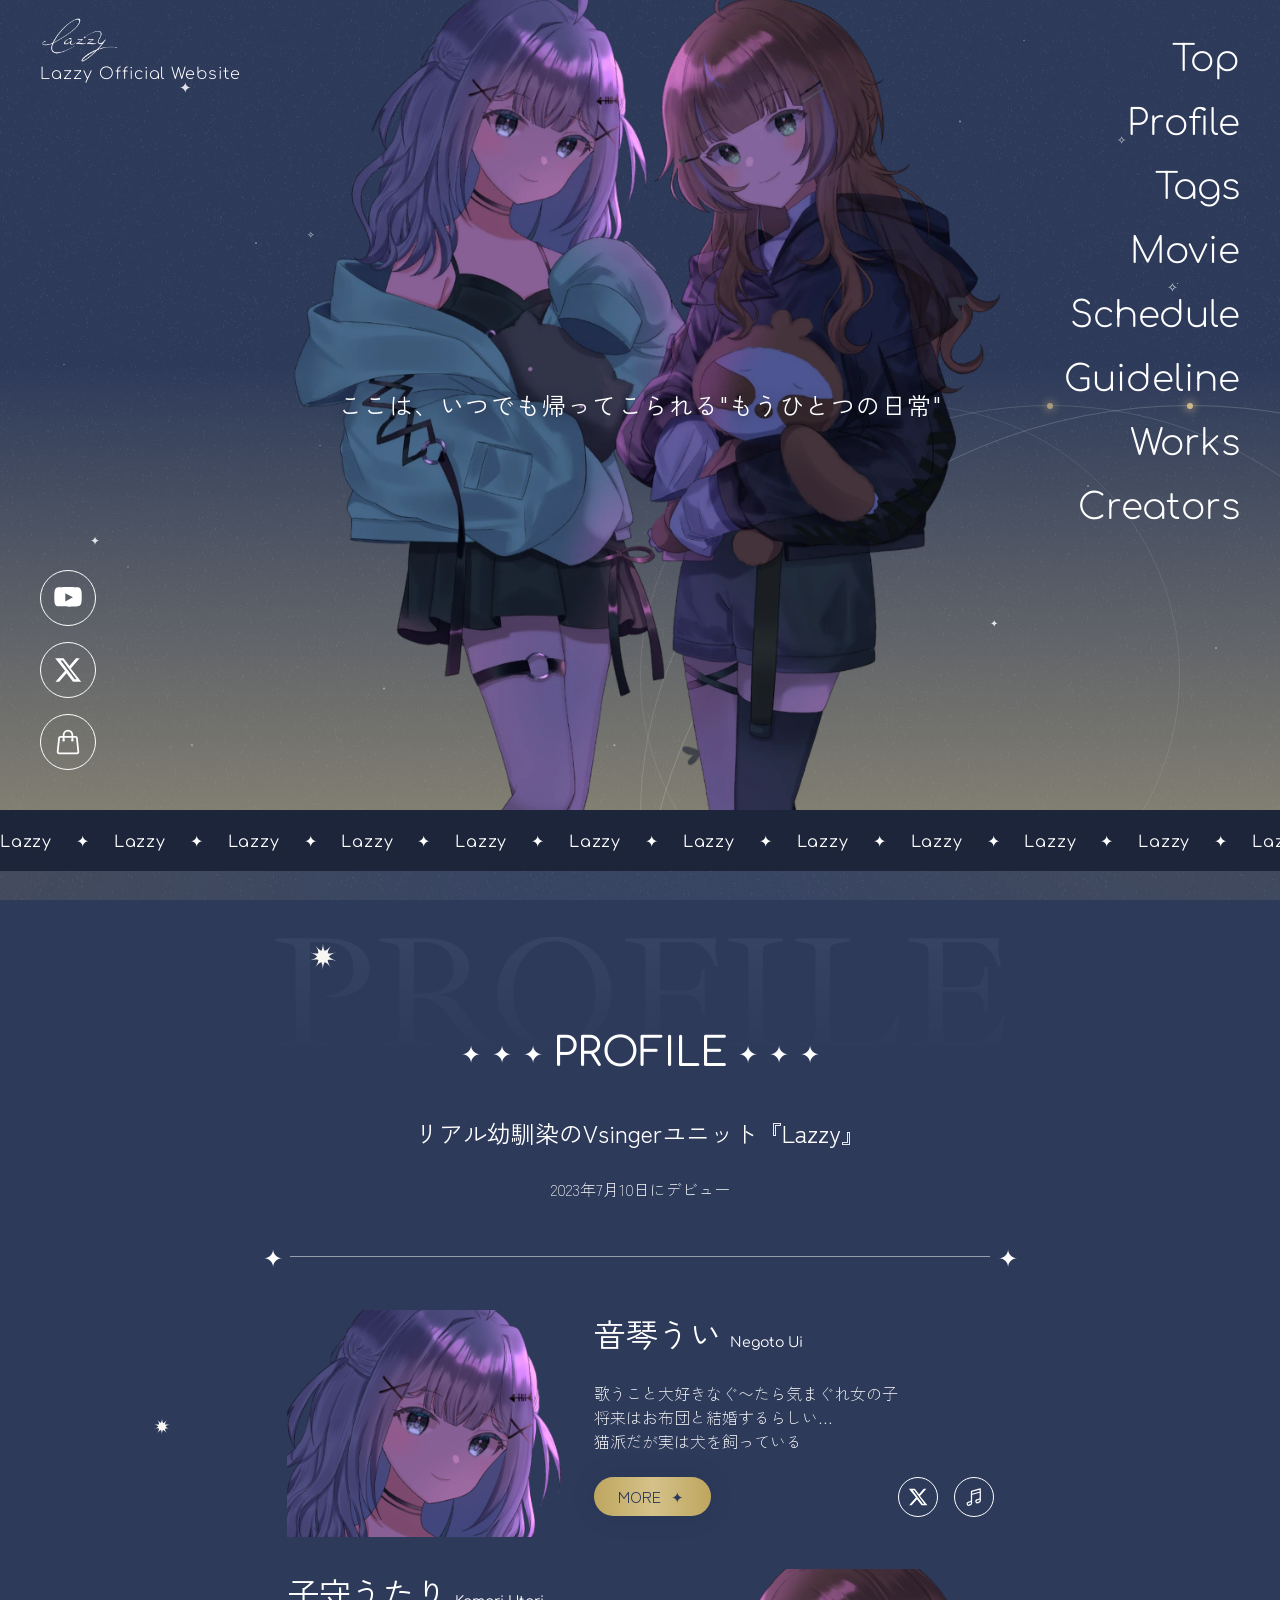
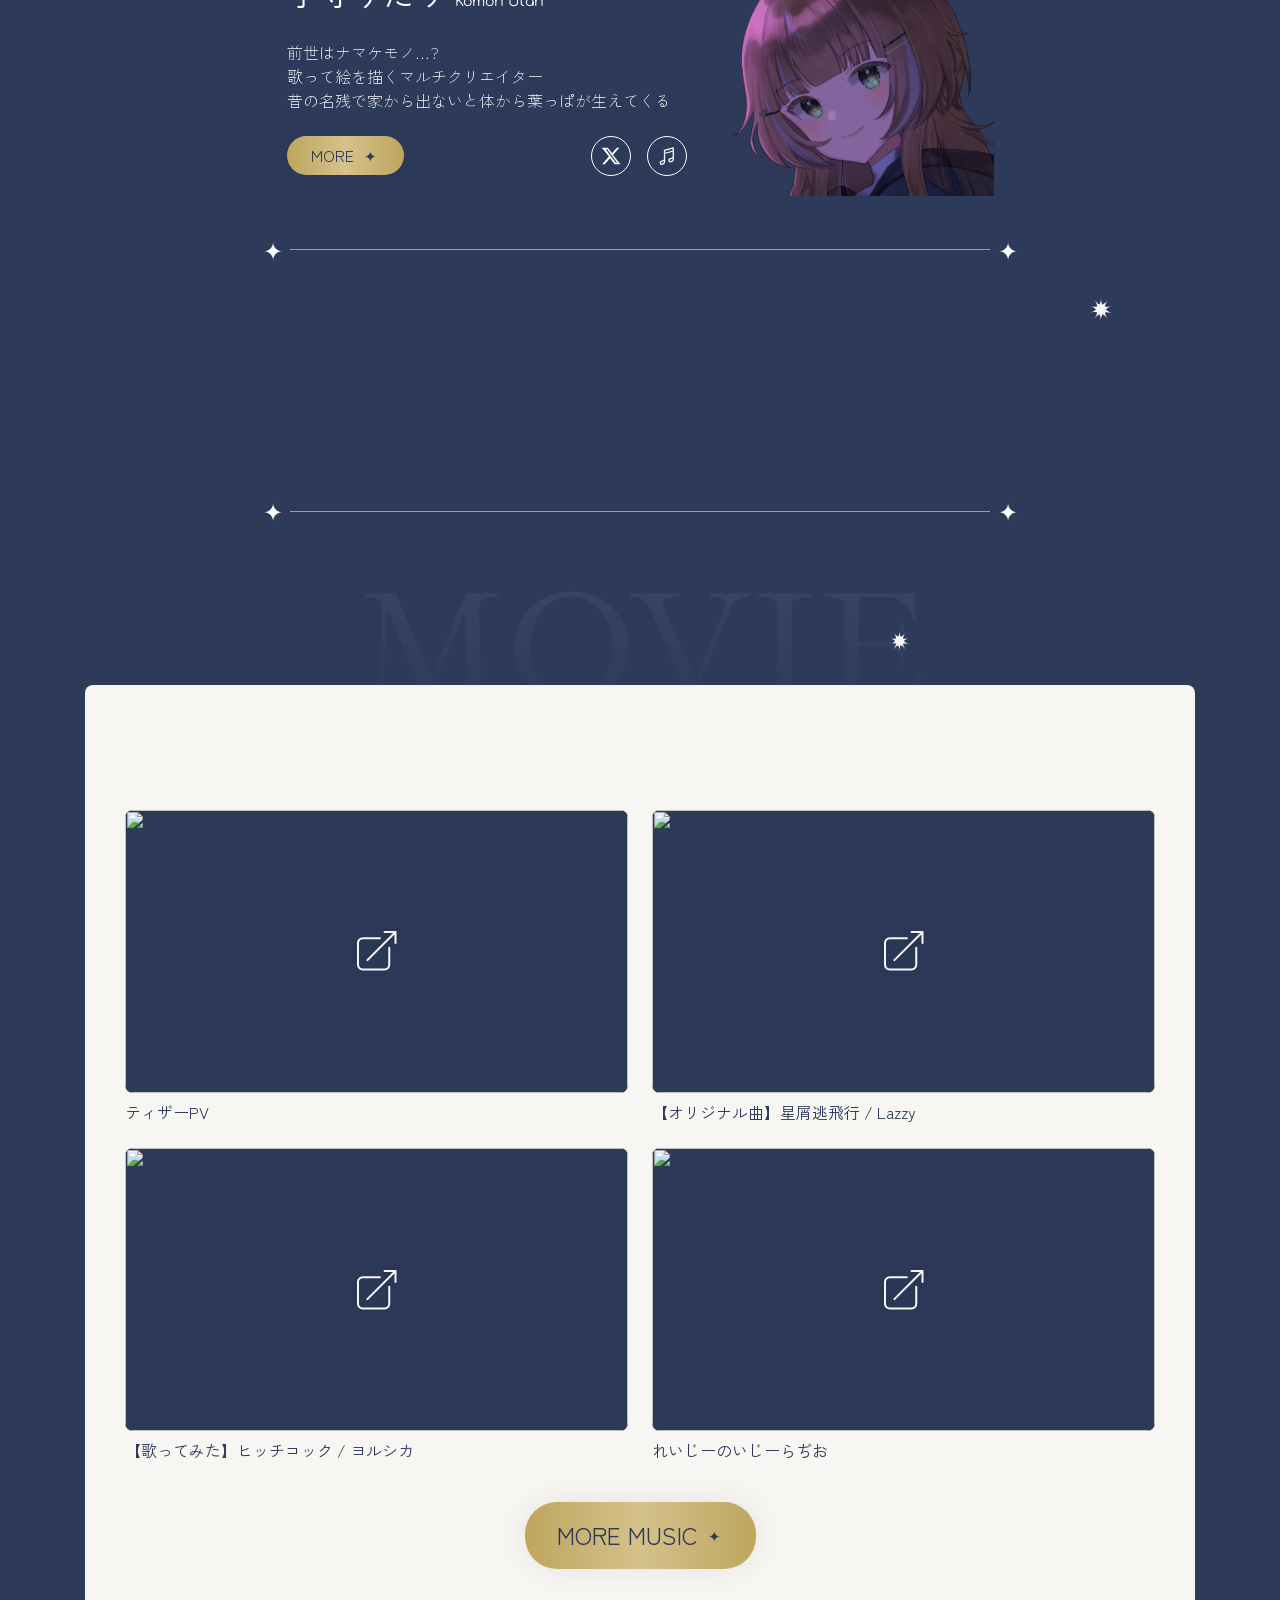
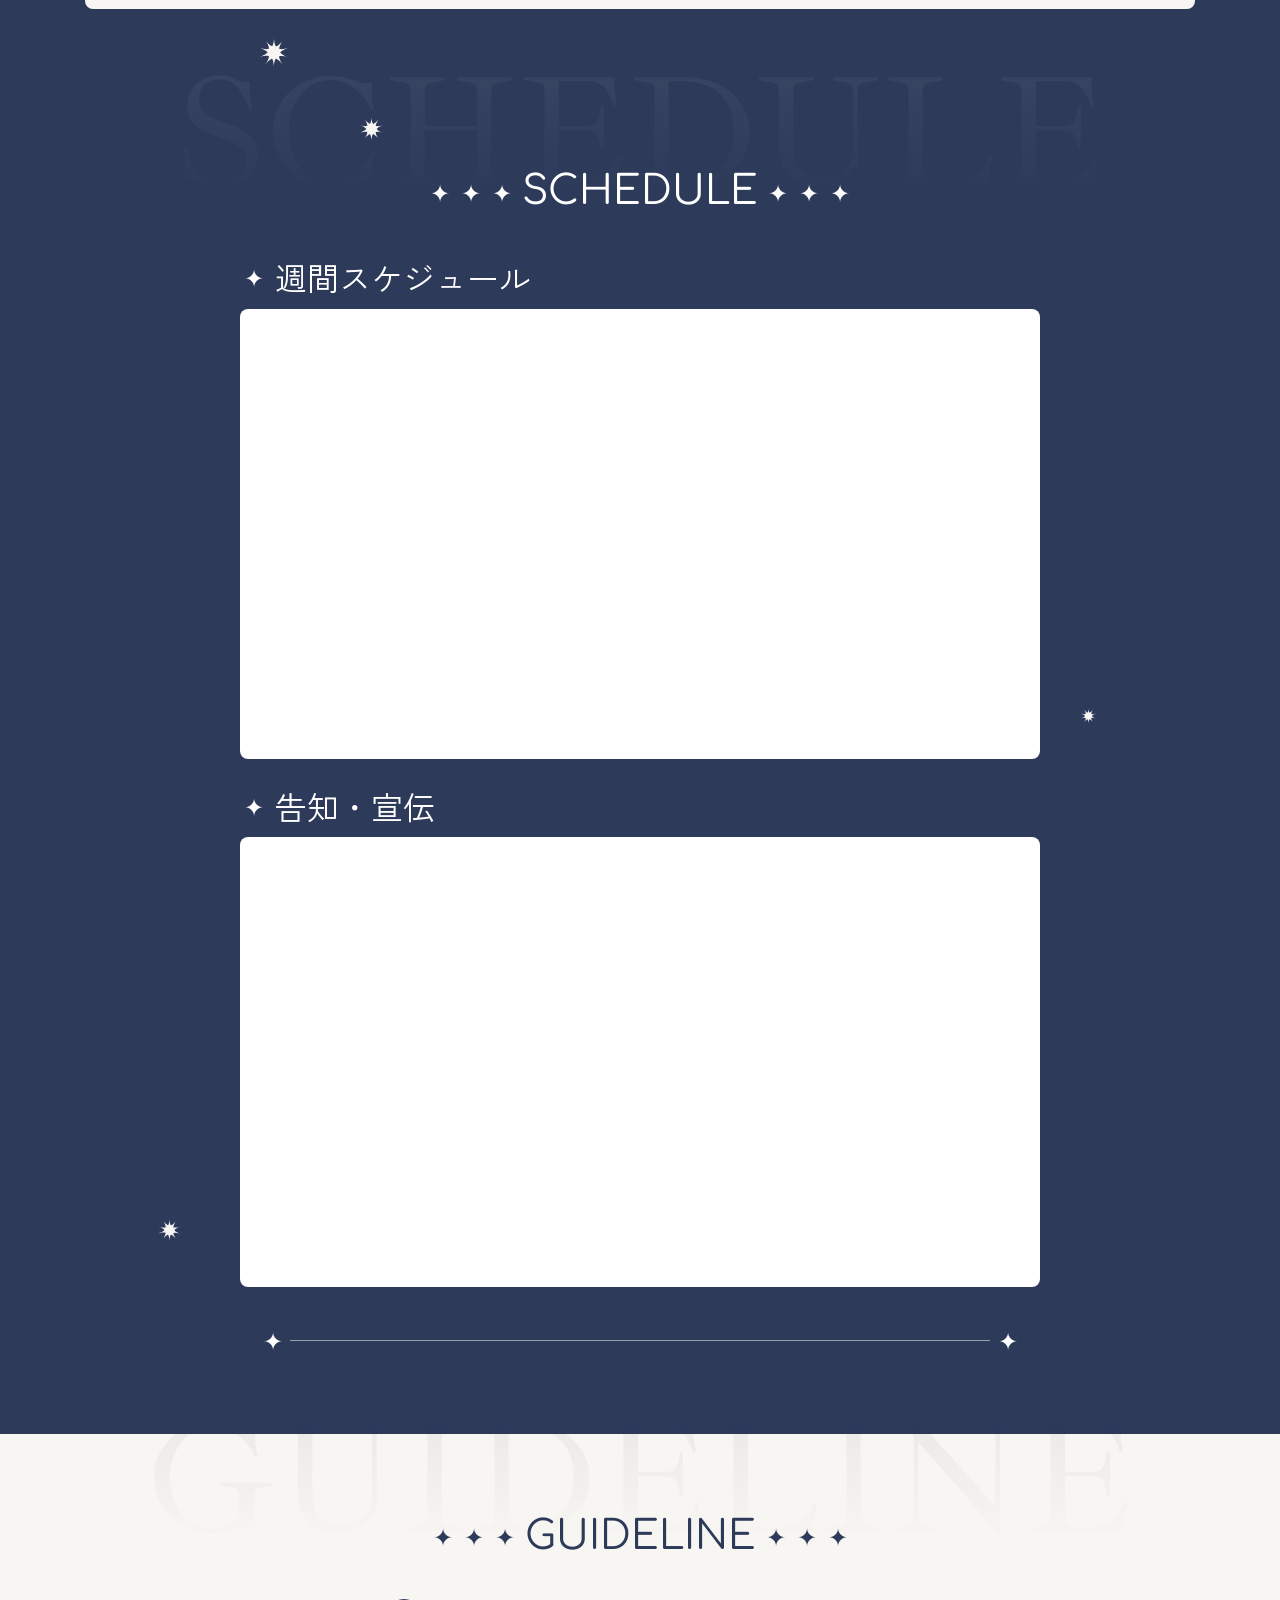
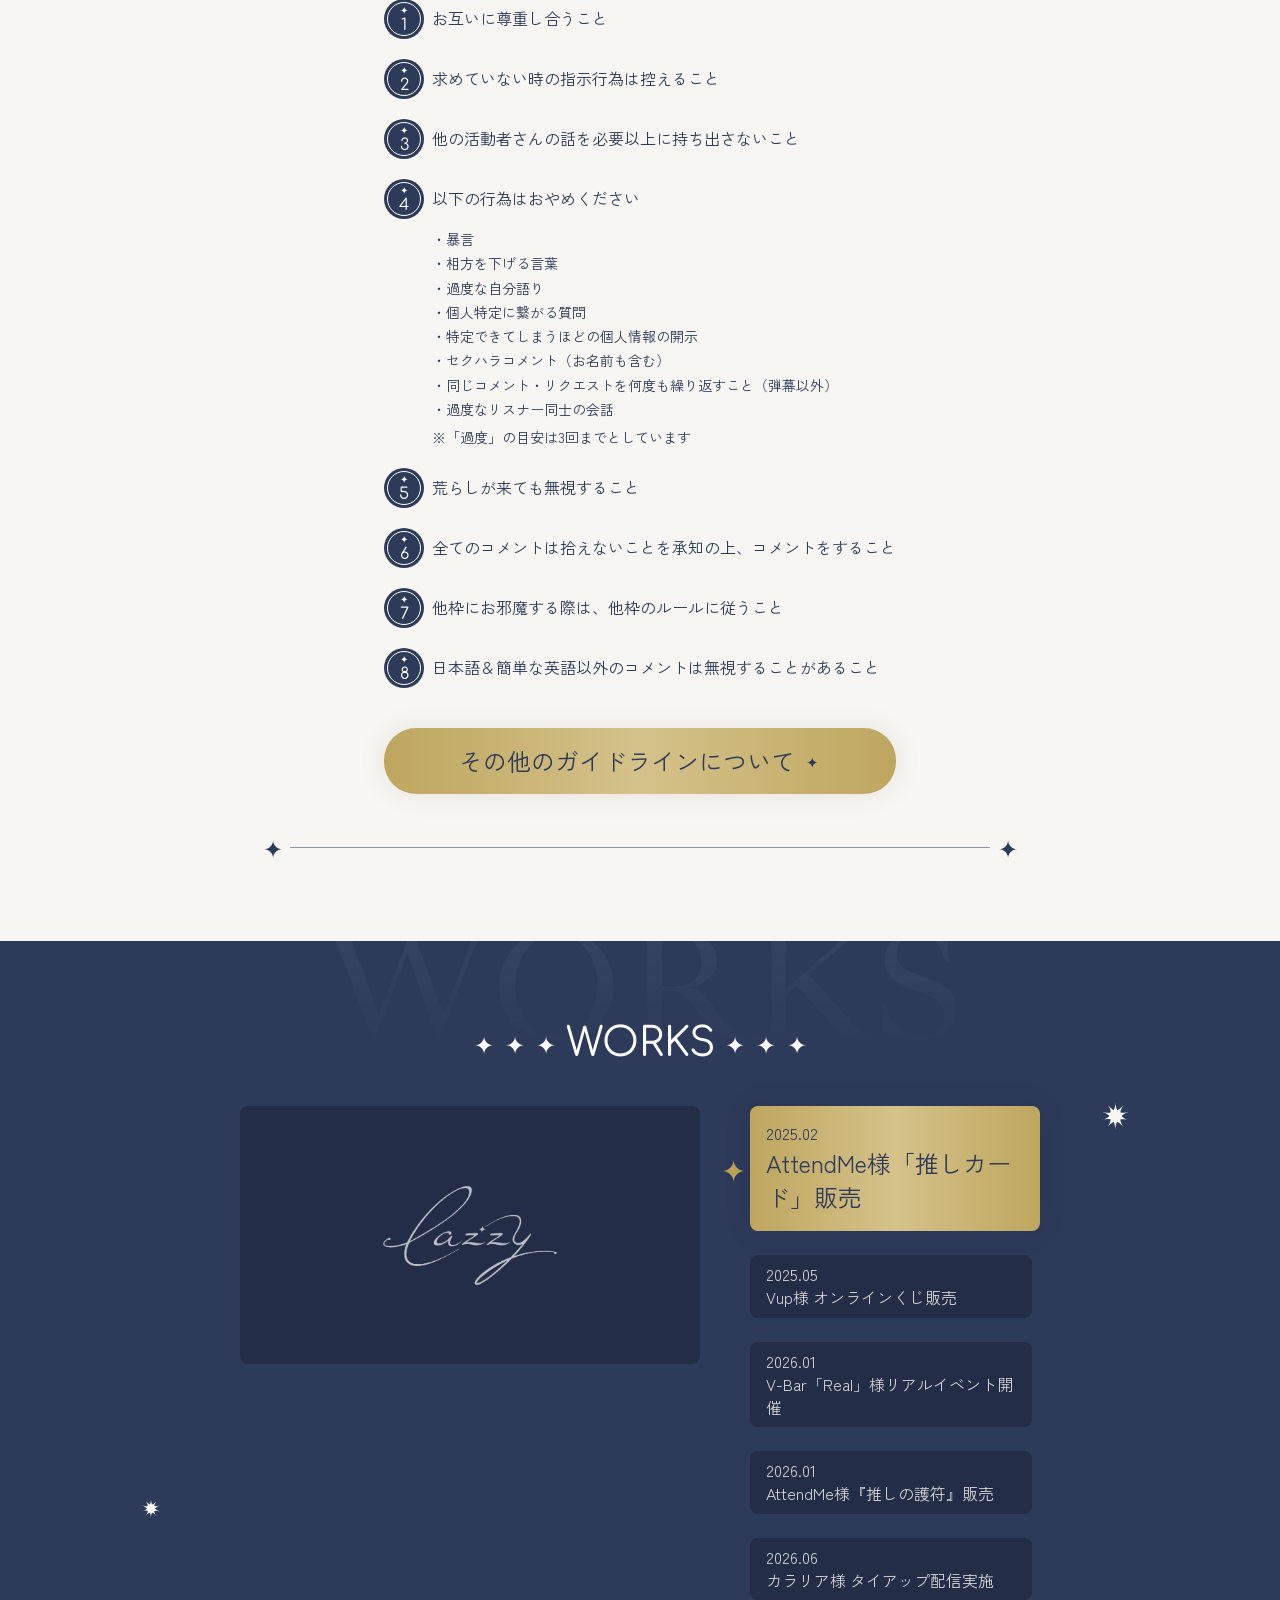
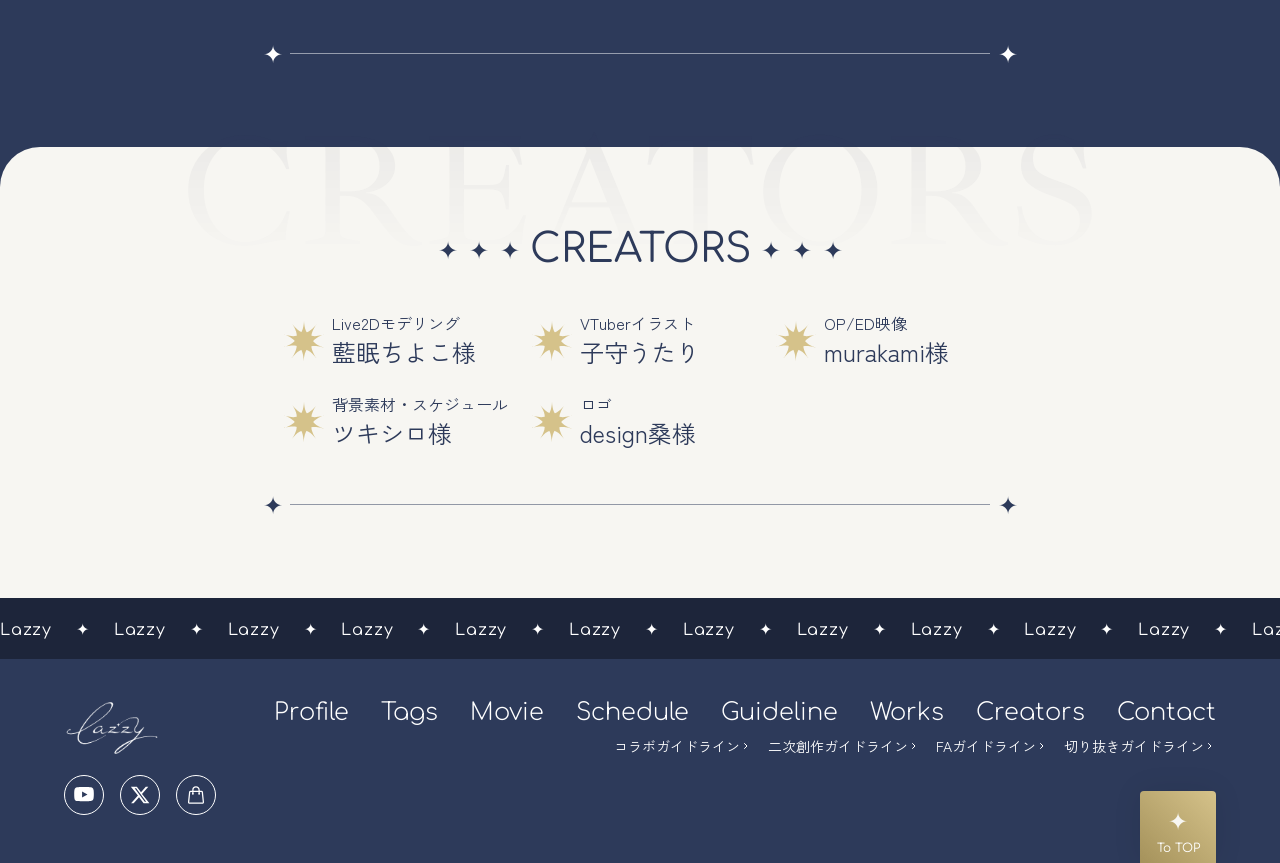
==== commit b0c1248e: "Refine background, stars, titles and watermarks - Fixed background: lighter noise texture (also on h" ====
--- a/index.html
+++ b/index.html
@@ -72,7 +72,7 @@
       <a href="#tags">Tags</a>
       <a href="#movie">Movie</a>
       <a href="#schedule">Schedule</a>
-      <a href="#guideline">Stream Guideline</a>
+      <a href="#guideline">Guideline</a>
       <a href="#works">Works</a>
       <a href="#creators">Creators</a>
     </nav>
@@ -92,10 +92,28 @@
     <a href="#tags">Tags</a>
     <a href="#movie">Movie</a>
     <a href="#schedule">Schedule</a>
-    <a href="#guideline">Stream Guideline</a>
+    <a href="#guideline">Guideline</a>
     <a href="#works">Works</a>
     <a href="#creators">Creators</a>
   </nav>
+</div>
+
+<!-- 固定背景の星（MVと同じ星・流れ星。スクロールしても動かない） -->
+<div class="page-bg-stars" aria-hidden="true">
+  <div class="hero-stars"></div>
+  <span class="hero-star hero-star-1">✦</span>
+  <span class="hero-star hero-star-2">✧</span>
+  <span class="hero-star hero-star-3">✦</span>
+  <span class="hero-star hero-star-4">✧</span>
+  <span class="hero-star hero-star-5">✦</span>
+  <span class="hero-star hero-star-6">✧</span>
+  <span class="hero-star hero-star-7">✦</span>
+  <span class="hero-star hero-star-8">✧</span>
+  <span class="hero-star hero-star-9">✦</span>
+  <span class="hero-shooting-star hero-shooting-star-1"></span>
+  <span class="hero-shooting-star hero-shooting-star-2"></span>
+  <span class="hero-shooting-star hero-shooting-star-3"></span>
+  <span class="hero-shooting-star hero-shooting-star-4"></span>
 </div>
 
 <!-- ================= ヒーロー（トップ） ================= -->
@@ -188,9 +206,6 @@
 </div>
 
 <main class="page-main">
-<!-- 左側の金色ライン（星はスクロールに合わせて画面中央に付いてくる） -->
-<div class="page-line" aria-hidden="true"><span class="page-line-star"></span></div>
-
 <!-- ================= プロフィール ================= -->
 <section class="section section-navy" id="profile">
   <span class="section-watermark" aria-hidden="true">PROFILE</span>
@@ -267,16 +282,10 @@
   <div class="section-inner">
     <div class="section-divider" aria-hidden="true"></div>
   </div>
-</section>
-
-<!-- ================= タグ ================= -->
-<section class="section section-navy" id="tags">
-  <span class="section-watermark" aria-hidden="true">TAGS</span>
-  <span class="hero-shooting-star section-shooting-a" aria-hidden="true"></span>
-  <span class="deco-sparkle deco-sparkle-b" aria-hidden="true"></span>
-
-  <div class="section-inner center">
-    <h2 class="section-title starred">TAGS</h2>
+
+  <!-- ================= タグ ================= -->
+  <div class="section-inner center" id="tags">
+    <h3 class="section-title starred">TAGS</h3>
     <ul class="tags-list reveal-stagger">
       <li class="tags-item reveal-item">
         <p class="tags-label">ALL</p>
@@ -295,6 +304,9 @@
         <p class="tags-value">？？？</p>
       </li>
     </ul>
+  </div>
+
+  <div class="section-inner">
     <div class="section-divider" aria-hidden="true"></div>
   </div>
 </section>
@@ -385,7 +397,7 @@
   <span class="section-watermark" aria-hidden="true">GUIDELINE</span>
 
   <div class="section-inner center">
-    <h2 class="section-title starred dark">STREAM GUIDELINE</h2>
+    <h2 class="section-title starred dark">GUIDELINE</h2>
   </div>
   <div class="section-inner guideline-inner">
     <div class="guideline-body">
@@ -470,6 +482,8 @@
 
 <!-- ================= クリエイター ================= -->
 <section class="section section-ivory" id="creators">
+  <span class="section-watermark" aria-hidden="true">CREATORS</span>
+
   <div class="section-inner center">
     <h2 class="section-title starred dark">CREATORS</h2>
   </div>
@@ -575,7 +589,7 @@
           <a href="#tags">Tags</a>
           <a href="#movie">Movie</a>
           <a href="#schedule">Schedule</a>
-          <a href="#guideline">Stream Guideline</a>
+          <a href="#guideline">Guideline</a>
           <a href="#works">Works</a>
           <a href="#creators">Creators</a>
           <a href="https://x.com/we_are_lazzy" target="_blank" rel="noopener">Contact</a>
--- a/css/style.css
+++ b/css/style.css
@@ -47,6 +47,12 @@
   /* ボタンや選択中の項目に使う金色グラデーション（両端を少し暗く） */
   --gradient-gold: linear-gradient(90deg, var(--color-gold-edge) 0%, var(--color-hero-gold) 50%, var(--color-gold-edge) 100%);
   --shadow-soft: 0 0 30px rgba(var(--color-black-rgb), 0.08);
+  --noise-opacity: 0.05;
+  --bg-stars-opacity: 0.5;
+
+  /* マスク用アイコン（SVGを直接埋め込み。ファイルを直接開いたときもマスクが効くように） */
+  --icon-sparkle: url("data:image/svg+xml,%3Csvg xmlns='http://www.w3.org/2000/svg' viewBox='0 0 40 42'%3E%3Cpath d='M20.02 0s-.1 11.08 4.72 14.6C29.56 18.13 40 14.6 40 14.6s-10.5 3.32-12.35 9.03c-1.84 5.7 4.72 14.6 4.72 14.6s-6.39-9.03-12.35-9.03-12.35 9.03-12.35 9.03 6.56-8.9 4.72-14.6C10.55 17.92.05 14.6.05 14.6s10.44 3.53 15.26 0C20.13 11.08 20.02 0 20.02 0Z' fill='%23fff'/%3E%3Cpath d='M39.86 27.7s-10.35-3.7-15.23-.25c-4.87 3.45-4.96 14.55-4.96 14.55s.3-11.1-4.45-14.71C10.48 23.68 0 27.04 0 27.04s10.54-3.16 12.48-8.84C14.42 12.51 8.03 3.49 8.03 3.49s6.21 9.15 12.16 9.25c5.95.1 12.48-8.84 12.48-8.84s-6.7 8.81-4.97 14.55c1.74 5.75 12.16 9.25 12.16 9.25Z' fill='%23fff'/%3E%3C/svg%3E");
+  --icon-chevron: url("data:image/svg+xml,%3Csvg xmlns='http://www.w3.org/2000/svg' viewBox='0 0 6 9' fill='none'%3E%3Cpath d='M.75.75 4.5 4.5.75 8.25' stroke='%23fff' stroke-width='1.5' stroke-linecap='round' stroke-linejoin='round'/%3E%3C/svg%3E");
 
   --max-width: 1120px;
   --content-width: 800px;
@@ -111,25 +117,30 @@
   outline-offset: 3px;
 }
 
-/* ---------- 星アイコン（svg/star.svg をマスクにして文字色で塗る） ---------- */
+/* ---------- 星アイコン（MVの星と同じ「✦」の文字で描く。大きさは各所の font-size で調整） ---------- */
 .section-title.starred::before,
 .section-title.starred::after,
 .section-divider::before,
 .section-divider::after,
 .sub-heading::before,
 .btn-more::after,
-.num-star,
-.marquee-star,
-.page-line-star,
+.num-star::before,
 .works-item::before,
-.footer-totop-star,
+.footer-totop-star::before,
 .tags-label::before,
 .music-title::before,
 .music-title::after,
 .guideline-heading::before {
-  background-color: currentColor;
-  -webkit-mask: url(../svg/star.svg) center / contain no-repeat;
-  mask: url(../svg/star.svg) center / contain no-repeat;
+  content: '✦';
+  display: flex;
+  align-items: center;
+  justify-content: center;
+  font-family: var(--font-body);
+  font-weight: 400;
+  font-style: normal;
+  line-height: 1;
+  letter-spacing: 0;
+  color: currentColor;
 }
 
 /* ---------- 共通見出し ---------- */
@@ -156,14 +167,10 @@
 /* 見出しの左右に星を3つずつ並べる */
 .section-title.starred::before,
 .section-title.starred::after {
-  content: '';
+  content: '✦ ✦ ✦';
   flex: 0 0 auto;
-  width: 101px;
-  height: 27px;
-  -webkit-mask-size: 27px 27px;
-  mask-size: 27px 27px;
-  -webkit-mask-repeat: space no-repeat;
-  mask-repeat: space no-repeat;
+  font-size: 24px;
+  word-spacing: 4px;
   animation: title-twinkle 2.4s ease-in-out infinite alternate;
 }
 .section-title.starred::after { animation-delay: 1.2s; }
@@ -231,11 +238,11 @@
 .section-ivory .section-divider { --divider-rgb: var(--color-hero-navy-rgb); }
 .section-divider::before,
 .section-divider::after {
-  content: '';
   position: absolute;
   top: 0;
   width: 27px;
   height: 27px;
+  font-size: 24px;
 }
 .section-divider::before { left: 0; }
 .section-divider::after { right: 0; }
@@ -252,10 +259,10 @@
   margin: 0 0 8px;
 }
 .sub-heading::before {
-  content: '';
   flex: 0 0 27px;
   width: 27px;
   height: 27px;
+  font-size: 24px;
 }
 
 /* ---------- ヘッダー ---------- */
@@ -719,12 +726,6 @@
   color: var(--color-text-muted);
   margin-right: 24px;
 }
-/* 「✦」の文字は隠し、同じ大きさの星アイコンに置き換える */
-.marquee-track .marquee-star {
-  width: 20px;
-  height: 20px;
-  font-size: 0;
-}
 @keyframes scroll-left {
   from { transform: translateX(0); }
   to { transform: translateX(-50%); }
@@ -749,11 +750,37 @@
   pointer-events: none;
   background-color: var(--color-hero-navy);
   background-image:
-    url(../images/noise.png),
     radial-gradient(circle 520px at 95% 70%, rgba(var(--color-glow-rgb), 0.08), rgba(var(--color-glow-rgb), 0)),
     radial-gradient(circle 520px at 0% 95%, rgba(var(--color-glow-rgb), 0.06), rgba(var(--color-glow-rgb), 0)),
     linear-gradient(rgba(var(--color-white-rgb), 0.05), rgba(var(--color-white-rgb), 0.05));
-  background-size: 1024px 1024px, auto, auto, auto;
+}
+/* 星のノイズのテクスチャ（濃さは :root の --noise-opacity で調整。ヒーロー・ローディングにも同じものを重ねる） */
+body::after,
+.hero::before,
+.page-loader::before {
+  content: '';
+  pointer-events: none;
+  background: url(../images/noise.png) 0 0 / 1024px 1024px repeat;
+  opacity: var(--noise-opacity);
+}
+body::after {
+  position: fixed;
+  inset: 0;
+  z-index: -1;
+}
+.hero::before,
+.page-loader::before {
+  position: absolute;
+  inset: 0;
+}
+/* 固定背景の星（MVと同じ .hero-stars / .hero-star / .hero-shooting-star を画面に固定して使う） */
+.page-bg-stars {
+  position: fixed;
+  inset: 0;
+  z-index: -1;
+  overflow: hidden;
+  pointer-events: none;
+  opacity: var(--bg-stars-opacity);
 }
 .section-navy { color: var(--color-text-light); }
 .section-navy .section-title { color: var(--color-text-light); }
@@ -764,70 +791,73 @@
 }
 #profile { padding-top: 160px; }
 
-/* 背景の大きな英字 */
+/* 背景の大きな英字（左右中央。高さはセクションごとに top で指定） */
 .section-watermark {
   position: absolute;
   z-index: 0;
   top: 23px;
-  left: calc(50% - 192px);
+  left: 50%;
+  transform: translateX(-50%);
   font-family: var(--font-display);
   font-weight: 400;
-  font-size: 200px;
+  font-size: 160px;
   line-height: 1.25;
-  color: rgba(var(--color-white-rgb), 0.07);
+  color: rgba(var(--color-white-rgb), 0.05);
   white-space: nowrap;
   pointer-events: none;
   user-select: none;
-}
-.section-ivory .section-watermark { color: rgba(var(--color-hero-navy-rgb), 0.08); }
-#tags .section-watermark { top: -40px; left: calc(50% + 60px); }
-#movie .section-watermark { top: -56px; left: calc(50% + 20px); }
-#schedule .section-watermark { top: -56px; left: calc(50% - 422px); }
-#guideline .section-watermark { top: -55px; left: calc(50% - 495px); }
-#works .section-watermark { top: -54px; left: calc(50% - 76px); }
+  /* 下に行くにつれて透明になる */
+  -webkit-mask-image: linear-gradient(to bottom, var(--color-black) 20%, transparent 85%);
+  mask-image: linear-gradient(to bottom, var(--color-black) 20%, transparent 85%);
+}
+.section-ivory .section-watermark { color: rgba(var(--color-hero-navy-rgb), 0.06); }
+#movie .section-watermark { top: -56px; }
+#schedule .section-watermark { top: -56px; }
+#guideline .section-watermark { top: -55px; }
+#works .section-watermark { top: -54px; }
+#creators .section-watermark { top: -55px; }
 
 /* 流れ星（ヒーローと同じアニメーションをセクション内の別の位置で使う） */
-.section .hero-shooting-star { z-index: 0; }
-.section-shooting-a { top: 10%; right: 6%;  width: 170px; animation-duration: 6.5s; animation-delay: .8s; }
-.section-shooting-b { top: 48%; left: 14%;  width: 120px; animation-duration: 8s;   animation-delay: 3.2s; }
-.section-shooting-c { top: 72%; right: 26%; width: 140px; animation-duration: 7.2s; animation-delay: 5s; }
-
-/* キラキラ（8方向の星） */
+/* opacity はアニメーションが使うので、線の色の濃さで背景の星と同じだけ薄くする */
+.section .hero-shooting-star {
+  z-index: 0;
+  background: linear-gradient(90deg, transparent, rgba(var(--color-white-rgb), calc(0.9 * var(--bg-stars-opacity))));
+}
+.section-shooting-a { top: 10%; right: 6%;  width: 170px; animation-duration: 5.6s; animation-delay: .8s; }
+.section-shooting-b { top: 48%; left: 14%;  width: 120px; animation-duration: 6.6s; animation-delay: 2.8s; }
+.section-shooting-c { top: 72%; right: 26%; width: 140px; animation-duration: 6s;   animation-delay: 4.4s; }
+
+/* キラキラ（8方向の星）。セクションごとに位置・大きさ・光る間隔をばらして、無規則に見せる */
 .deco-sparkle {
   position: absolute;
   z-index: 0;
-  width: 25px;
-  height: 26px;
+  width: var(--sparkle-size, 25px);
+  aspect-ratio: 25 / 26;
   background-color: var(--color-ivory);
-  -webkit-mask: url(../svg/sparkle.svg) center / contain no-repeat;
-  mask: url(../svg/sparkle.svg) center / contain no-repeat;
+  -webkit-mask: var(--icon-sparkle) center / contain no-repeat;
+  mask: var(--icon-sparkle) center / contain no-repeat;
   animation: twinkle 4s ease-in-out infinite alternate;
 }
-.deco-sparkle-a { top: 3%;  left: 30%;  animation-delay: .4s; }
-.deco-sparkle-b { top: 52%; left: 8%;   animation-delay: 1.6s; }
-.deco-sparkle-c { top: 82%; right: 12%; animation-delay: 2.8s; }
-
-/* ---------- 左側の金色ライン ---------- */
+/* 中身（幅800pxの列）にかからないよう、横位置は列の端から測る。
+   「上下の余白」組はタイトルの上やセクションの最後の余白に、「左右の余白」組は列の外側に置く */
+/* 上下の余白 */
+#profile .deco-sparkle-a         { --sparkle-size: 26px; top: 72px;  left: calc(50% - 330px); animation-duration: 3.6s; animation-delay: .4s; }
+#movie .deco-sparkle-a           { --sparkle-size: 19px; top: 26px;  left: calc(50% + 250px); animation-duration: 5.1s; animation-delay: 2.4s; }
+#movie .deco-sparkle-c           { --sparkle-size: 28px; bottom: 22px; left: calc(50% - 380px); animation-duration: 3.9s; animation-delay: .7s; }
+#schedule .deco-sparkle-a        { --sparkle-size: 23px; top: 28px;  left: calc(50% - 280px); animation-duration: 4.4s; animation-delay: 1.5s; }
+.guideline-page .deco-sparkle-a  { --sparkle-size: 21px; top: 150px; left: calc(50% + 300px); animation-duration: 4.9s; animation-delay: 1.3s; }
+.music-page .deco-sparkle-a      { --sparkle-size: 24px; top: 140px; left: calc(50% - 340px); animation-duration: 4.3s; animation-delay: 2.2s; }
+.music-page .deco-sparkle-c      { --sparkle-size: 18px; bottom: 60px; left: calc(50% + 300px); animation-duration: 5s;   animation-delay: .8s; }
+/* 左右の余白 */
+#profile .deco-sparkle-b         { --sparkle-size: 17px; top: 41%; left: calc(50% - 400px - 87px); animation-duration: 4.8s; animation-delay: 1.9s; }
+#profile .deco-sparkle-c         { --sparkle-size: 22px; top: 77%; left: calc(50% + 400px + 50px); animation-duration: 4.2s; animation-delay: 1.1s; }
+#schedule .deco-sparkle-b        { --sparkle-size: 16px; top: 46%; left: calc(50% + 400px + 40px); animation-duration: 3.4s; animation-delay: .2s; }
+#schedule .deco-sparkle-c        { --sparkle-size: 21px; top: 84%; left: calc(50% - 400px - 81px); animation-duration: 5.3s; animation-delay: 2.9s; }
+#works .deco-sparkle-a           { --sparkle-size: 27px; top: 19%; left: calc(50% + 400px + 62px); animation-duration: 4.6s; animation-delay: .9s; }
+#works .deco-sparkle-b           { --sparkle-size: 18px; top: 66%; left: calc(50% - 400px - 98px); animation-duration: 3.7s; animation-delay: 2.1s; }
+.guideline-page .deco-sparkle-c  { --sparkle-size: 26px; top: 57%; left: calc(50% - 400px - 76px); animation-duration: 3.8s; animation-delay: .5s; }
+
 .page-main { position: relative; }
-.page-line {
-  position: absolute;
-  top: 0;
-  bottom: 0;
-  left: 28px;
-  z-index: 2;
-  width: 79px;
-  pointer-events: none;
-  color: var(--color-hero-gold);
-  background: linear-gradient(var(--color-hero-gold), var(--color-hero-gold)) center / 1.5px 100% no-repeat;
-}
-.page-line-star {
-  position: sticky;
-  top: calc(50vh - 39.5px);
-  display: block;
-  width: 79px;
-  height: 79px;
-  margin-top: 470px;
-}
 
 /* ---------- メンバー ---------- */
 #members { max-width: calc(707px + 48px); margin-top: 40px; }
@@ -942,10 +972,10 @@
   transition: filter .2s ease, transform .2s ease;
 }
 .btn-more::after {
-  content: '';
   flex: 0 0 auto;
   width: 18px;
   height: 18px;
+  font-size: 15px;
 }
 .btn-more:hover { filter: brightness(1.06); transform: translateY(-1px); }
 .btn-more-lg {
@@ -955,7 +985,8 @@
 }
 .btn-more-block { display: flex; width: 100%; }
 
-/* ---------- タグ ---------- */
+/* ---------- タグ（PROFILEセクション内） ---------- */
+#tags { margin-top: 40px; }
 .tags-list {
   list-style: none;
   margin: 0;
@@ -979,9 +1010,9 @@
   margin: 0 0 6px;
 }
 .tags-label::before {
-  content: '';
   width: 14px;
   height: 14px;
+  font-size: 12px;
   color: var(--color-hero-gold);
 }
 .tags-value {
@@ -1109,7 +1140,11 @@
   display: block;
   width: 12px;
   height: 12px;
-  font-size: 0;
+}
+.num-star::before {
+  width: 100%;
+  height: 100%;
+  font-size: 10px;
 }
 .rule-list .num { background: var(--color-white); }
 .rule-list .num-inner { border-color: var(--color-hero-navy); color: var(--color-hero-navy); }
@@ -1207,13 +1242,13 @@
 }
 .works-item.is-active p { font-size: 24px; }
 .works-item::before {
-  content: '';
   position: absolute;
   top: 50%;
   left: -34px;
   width: 34px;
   height: 34px;
   margin-top: -17px;
+  font-size: 30px;
   color: var(--color-gold-shade);
   opacity: 0;
   transform: scale(.4);
@@ -1246,8 +1281,8 @@
   width: 40px;
   height: 42px;
   background-color: var(--color-hero-gold);
-  -webkit-mask: url(../svg/sparkle.svg) center / contain no-repeat;
-  mask: url(../svg/sparkle.svg) center / contain no-repeat;
+  -webkit-mask: var(--icon-sparkle) center / contain no-repeat;
+  mask: var(--icon-sparkle) center / contain no-repeat;
 }
 .creators-role {
   font-size: 16px;
@@ -1264,10 +1299,10 @@
 
 /* ---------- 下層ページ共通 ---------- */
 .subpage-section { padding: 272px 0 160px; }
-.subpage-section .section-watermark { top: 24px; }
+/* トップページと同じく「タイトルの約136px上」に英字を置く（272 − 136） */
+.subpage-section .section-watermark { top: 136px; }
 
 /* ---------- 下層ページ（GUIDELINE） ---------- */
-.guideline-page .section-watermark { left: calc(50% - 485px); }
 .guideline-page-inner { display: flex; flex-direction: column; }
 .guideline-block {
   display: flex;
@@ -1293,8 +1328,8 @@
   line-height: 1.45;
 }
 .guideline-heading::before {
-  content: '';
   flex: 0 0 27px;
+  font-size: 24px;
   width: 27px;
   height: 27px;
 }
@@ -1324,7 +1359,6 @@
 .rule-list li.stacked .guideline-note-light { margin: 6px 0 0 48px; }
 
 /* ---------- 下層ページ（MUSIC） ---------- */
-.music-page .section-watermark { left: calc(50% + 32px); }
 .music-page .section-title { margin-bottom: 24px; }
 .music-filter {
   display: flex;
@@ -1437,8 +1471,8 @@
 }
 .music-title::before,
 .music-title::after {
-  content: '';
   flex: 0 0 11px;
+  font-size: 10px;
   width: 11px;
   height: 11px;
 }
@@ -1508,8 +1542,8 @@
   width: 12px;
   height: 12px;
   background-color: currentColor;
-  -webkit-mask: url(../svg/chevron.svg) center / 4px 8px no-repeat;
-  mask: url(../svg/chevron.svg) center / 4px 8px no-repeat;
+  -webkit-mask: var(--icon-chevron) center / 4px 8px no-repeat;
+  mask: var(--icon-chevron) center / 4px 8px no-repeat;
 }
 .footer-social {
   display: flex;
@@ -1548,6 +1582,11 @@
   height: 27px;
   color: var(--color-ivory);
 }
+.footer-totop-star::before {
+  width: 100%;
+  height: 100%;
+  font-size: 24px;
+}
 
 /* =========================================================
    レスポンシブ
@@ -1560,7 +1599,14 @@
 }
 
 @media (max-width: 960px) {
-  .page-line { display: none; }
+  /* 左右の余白が狭くなるので、列の外側に置いたキラキラは表示しない */
+  #profile .deco-sparkle-b,
+  #profile .deco-sparkle-c,
+  #schedule .deco-sparkle-b,
+  #schedule .deco-sparkle-c,
+  #works .deco-sparkle-a,
+  #works .deco-sparkle-b,
+  .guideline-page .deco-sparkle-c { display: none; }
 }
 
 @media (max-width: 860px) {
@@ -1603,19 +1649,28 @@
   .subpage-section { padding: 152px 0 96px; }
 
   .section-watermark,
-  .subpage-section .section-watermark,
-  #tags .section-watermark,
   #movie .section-watermark,
   #schedule .section-watermark,
   #guideline .section-watermark,
   #works .section-watermark,
-  .guideline-page .section-watermark,
-  .music-page .section-watermark {
+  #creators .section-watermark {
     top: 0;
     left: auto;
     right: -12px;
+    transform: none;
     font-size: 88px;
   }
+  /* 下層ページはタイトル上の余白が 88px 多い分、英字も同じだけ下げる（152 − 64） */
+  .subpage-section .section-watermark { top: 88px; }
+
+  /* キラキラはタイトルの上・セクションの最後の余白に収める */
+  #profile .deco-sparkle-a        { top: 40px;   left: 10%; }
+  #movie .deco-sparkle-a          { top: 22px;   left: 72%; }
+  #movie .deco-sparkle-c          { bottom: 18px; left: 12%; }
+  #schedule .deco-sparkle-a       { top: 20px;   left: 16%; }
+  .guideline-page .deco-sparkle-a { top: 100px;  left: 76%; }
+  .music-page .deco-sparkle-a     { top: 100px;  left: 12%; }
+  .music-page .deco-sparkle-c     { bottom: 30px; left: 72%; }
 
   .section-lead { white-space: normal; }
   .sp-break { display: block; }
@@ -1623,14 +1678,12 @@
   .section-title { font-size: 24px; gap: 6px; margin-bottom: 28px; }
   .section-title.starred::before,
   .section-title.starred::after {
-    width: 52px;
-    height: 16px;
-    -webkit-mask-size: 16px 16px;
-    mask-size: 16px 16px;
+    font-size: 14px;
+    word-spacing: 0;
   }
   .section-lead { font-size: 20px; }
   .sub-heading, .guideline-heading { font-size: 22px; }
-  .sub-heading::before, .guideline-heading::before { flex-basis: 20px; width: 20px; height: 20px; }
+  .sub-heading::before, .guideline-heading::before { flex-basis: 20px; width: 20px; height: 20px; font-size: 18px; }
   .member-name { font-size: 24px; justify-content: center; }
   .section-divider { margin-top: 32px; }
 
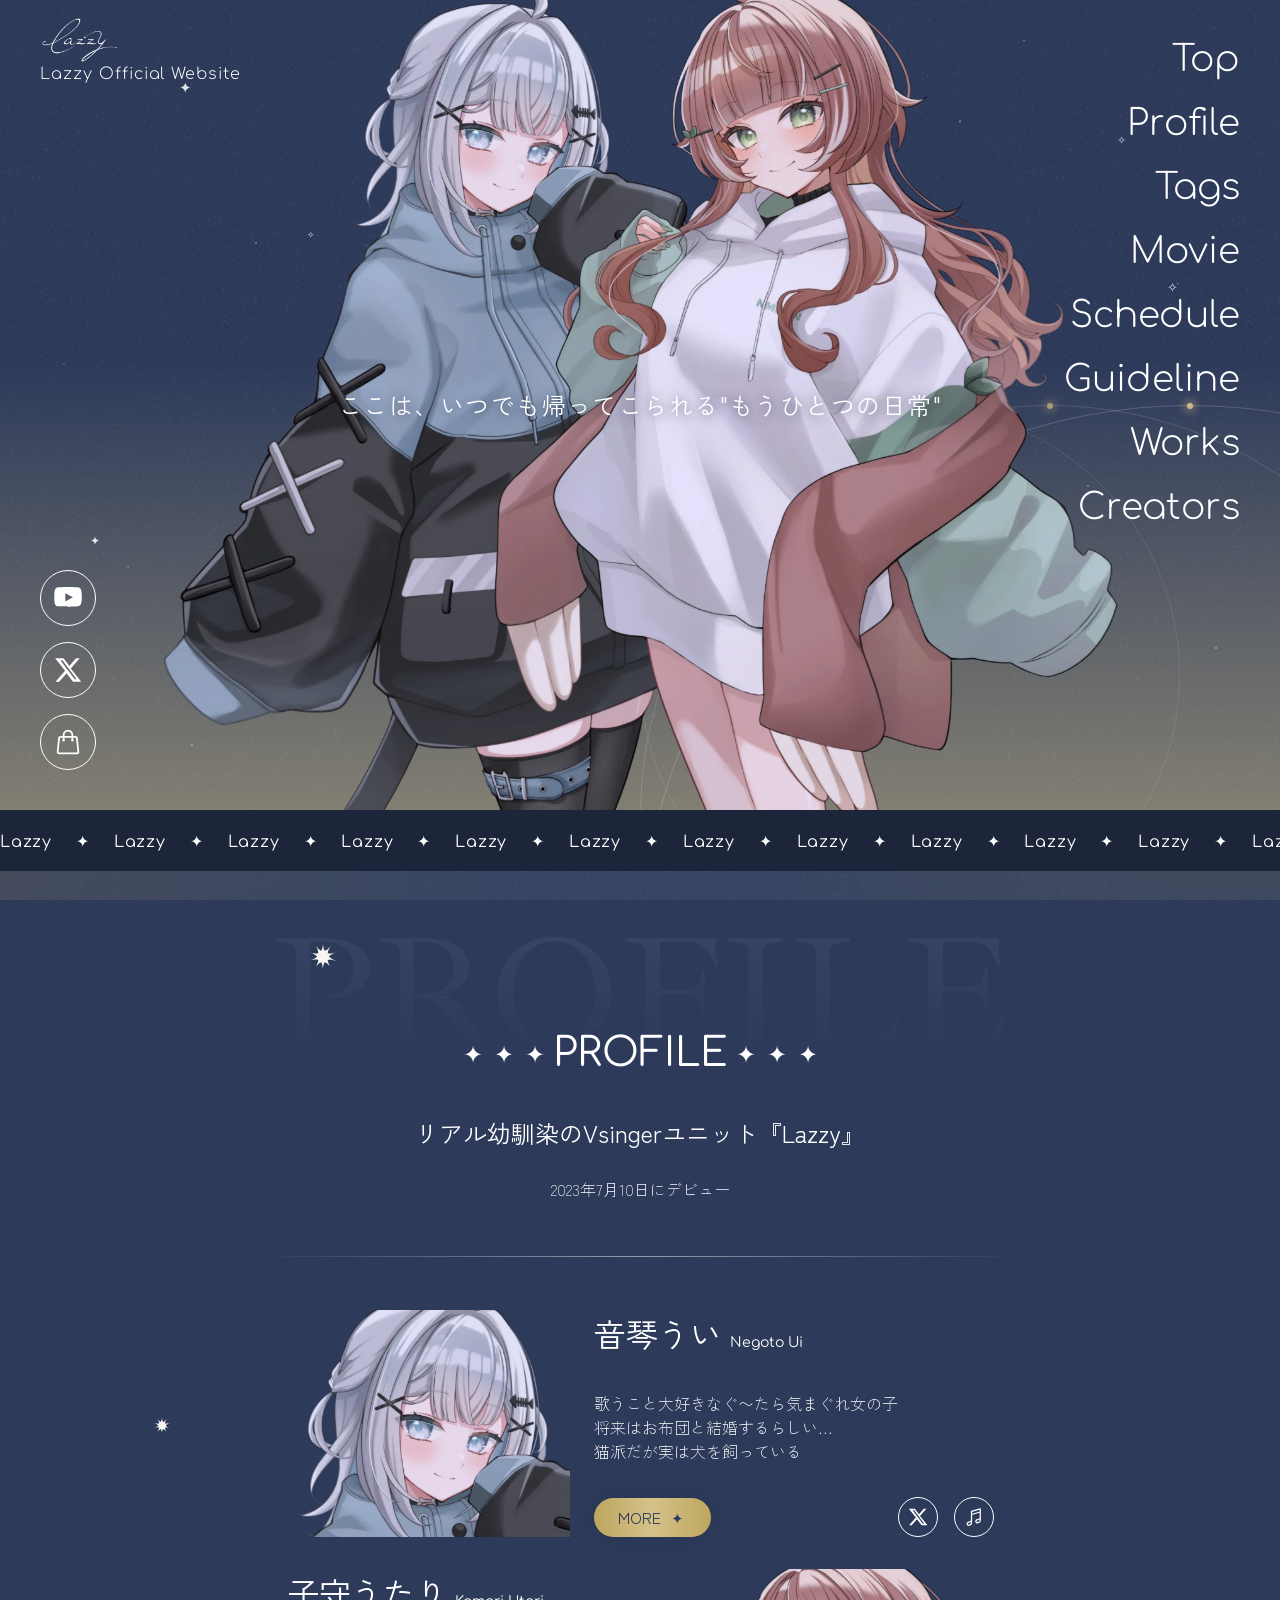
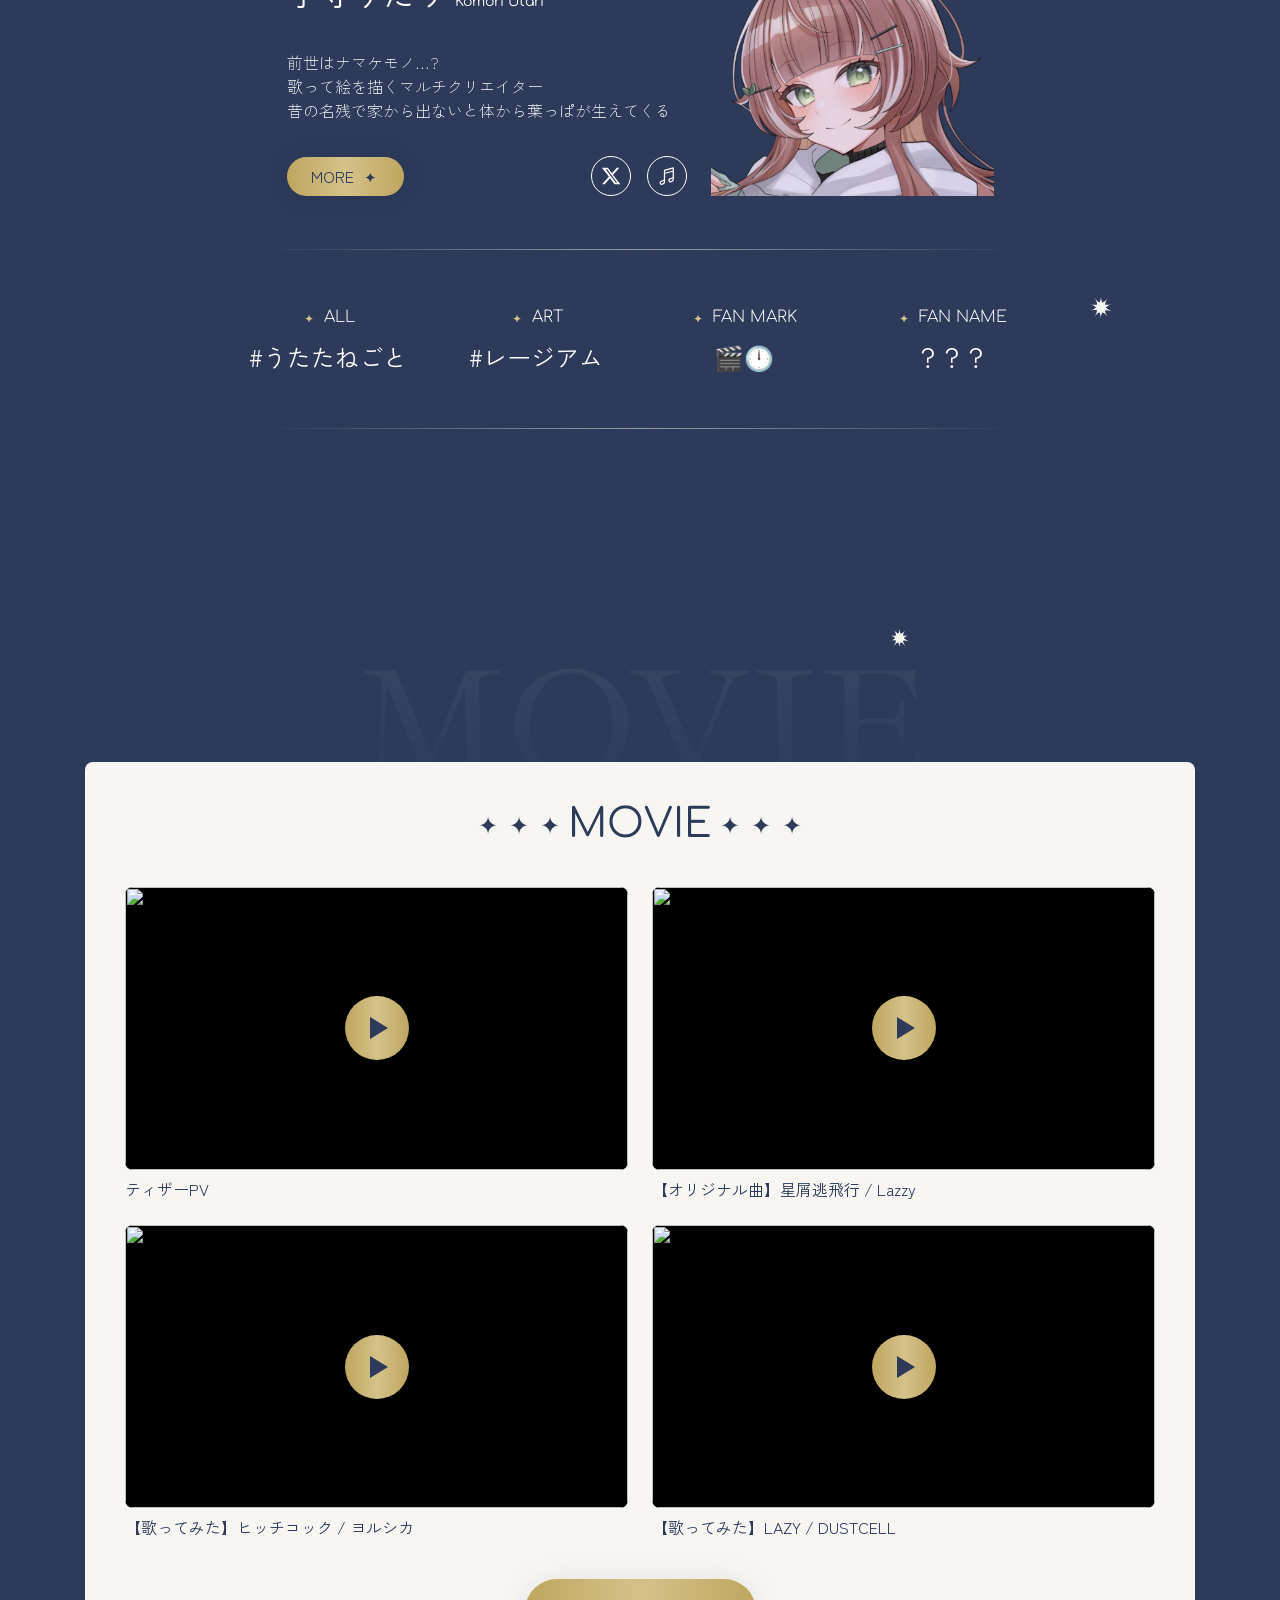
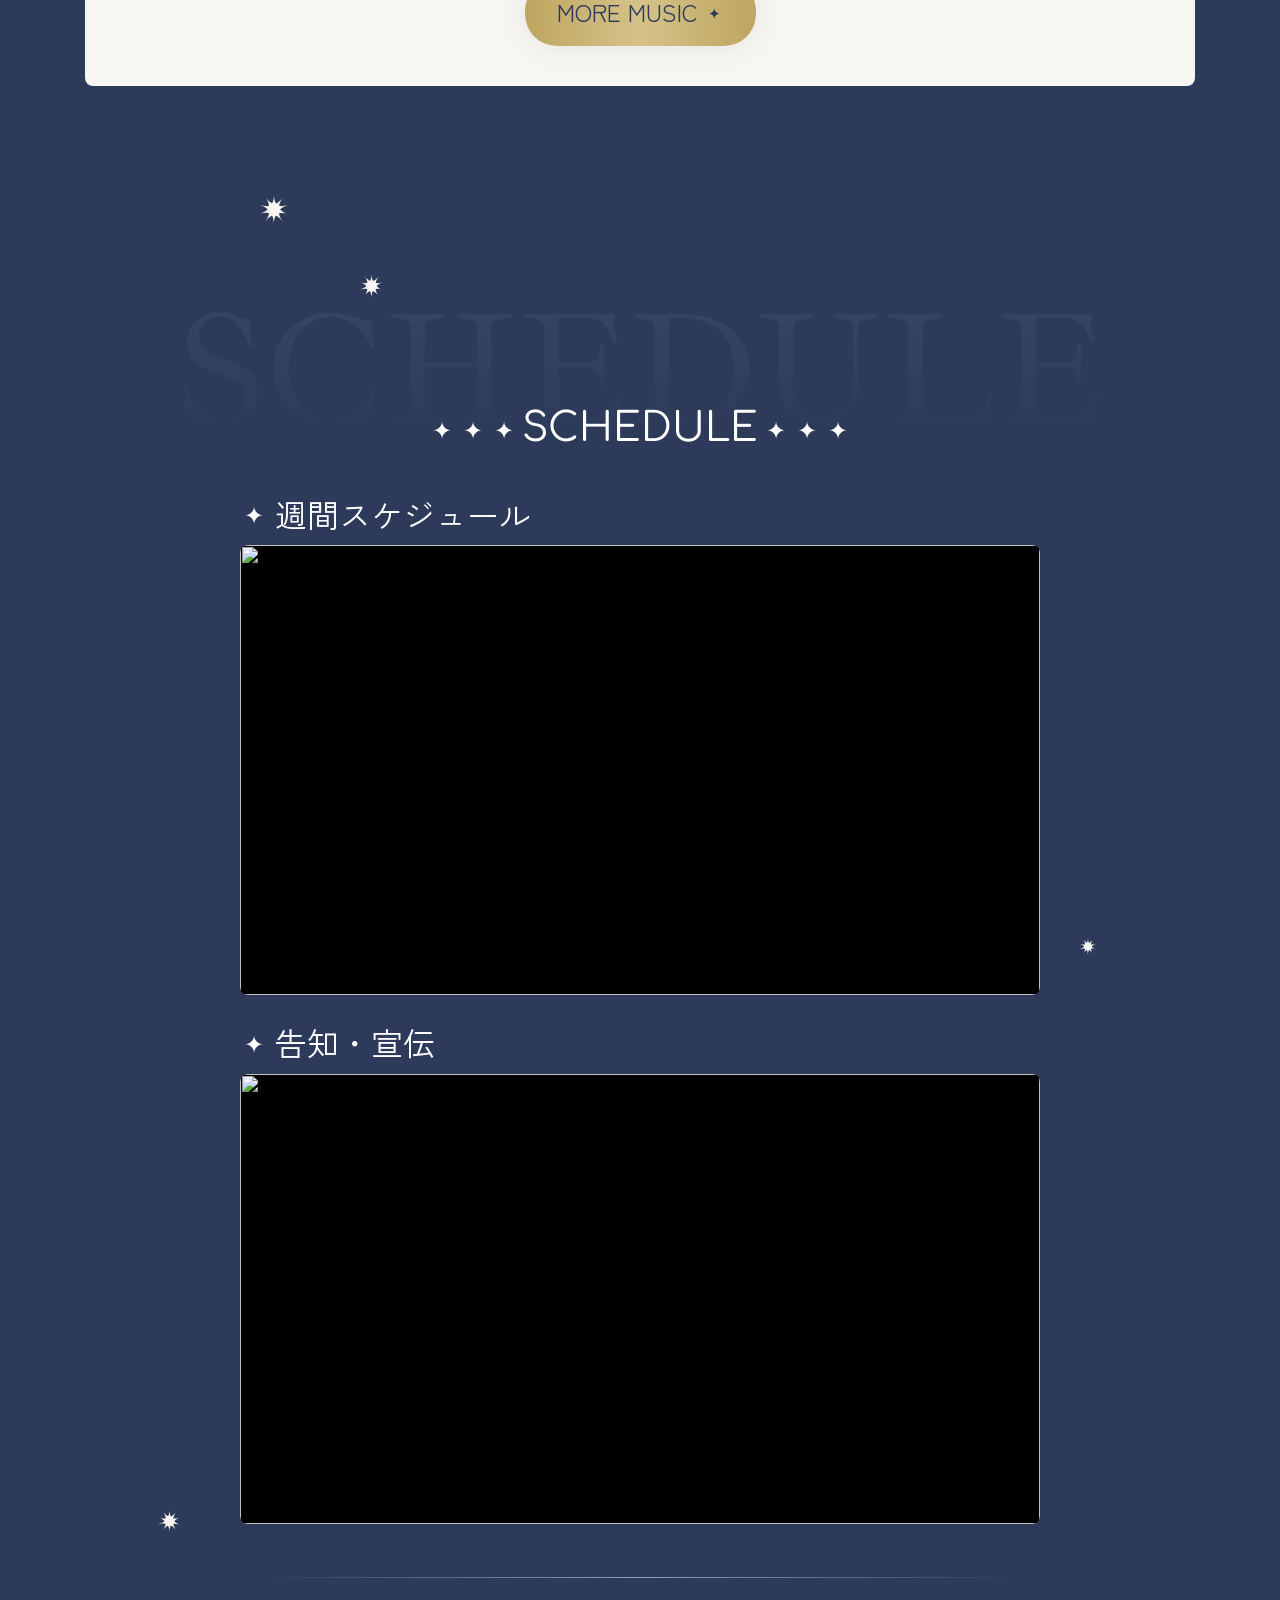
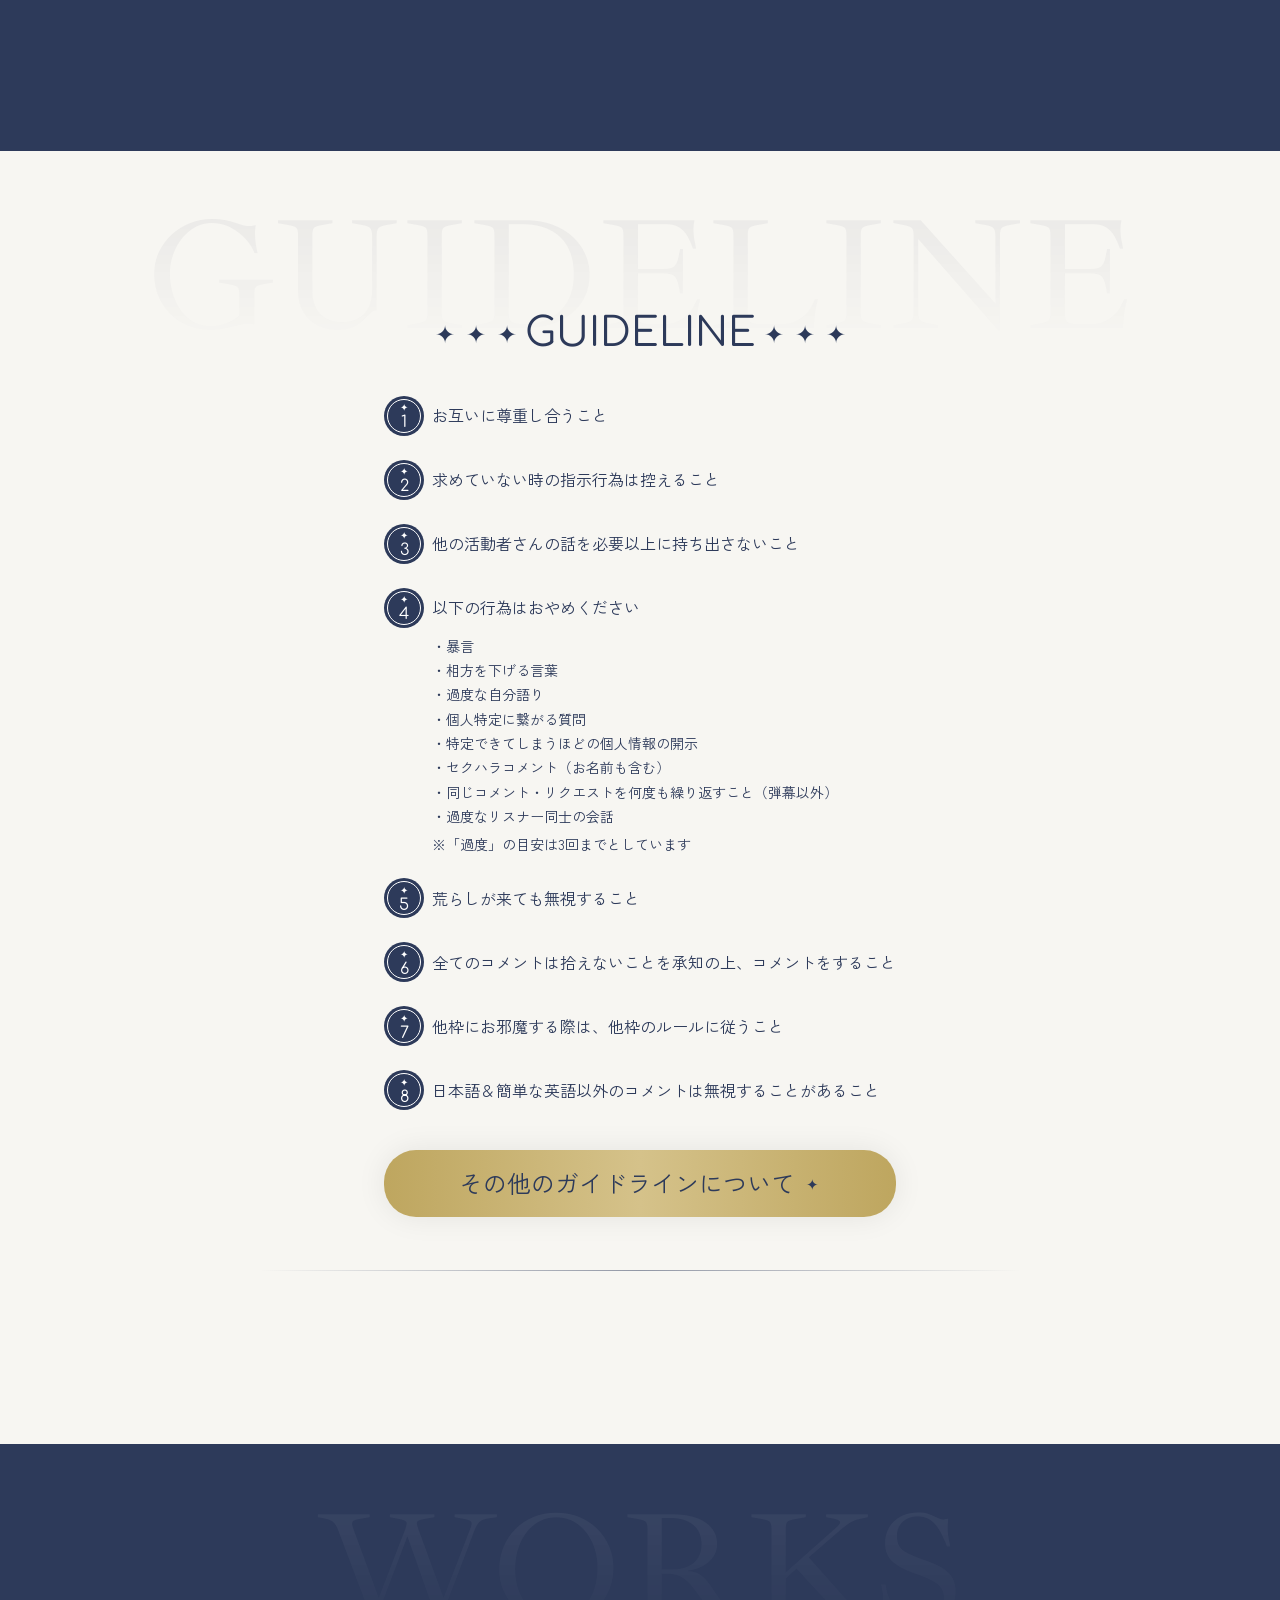
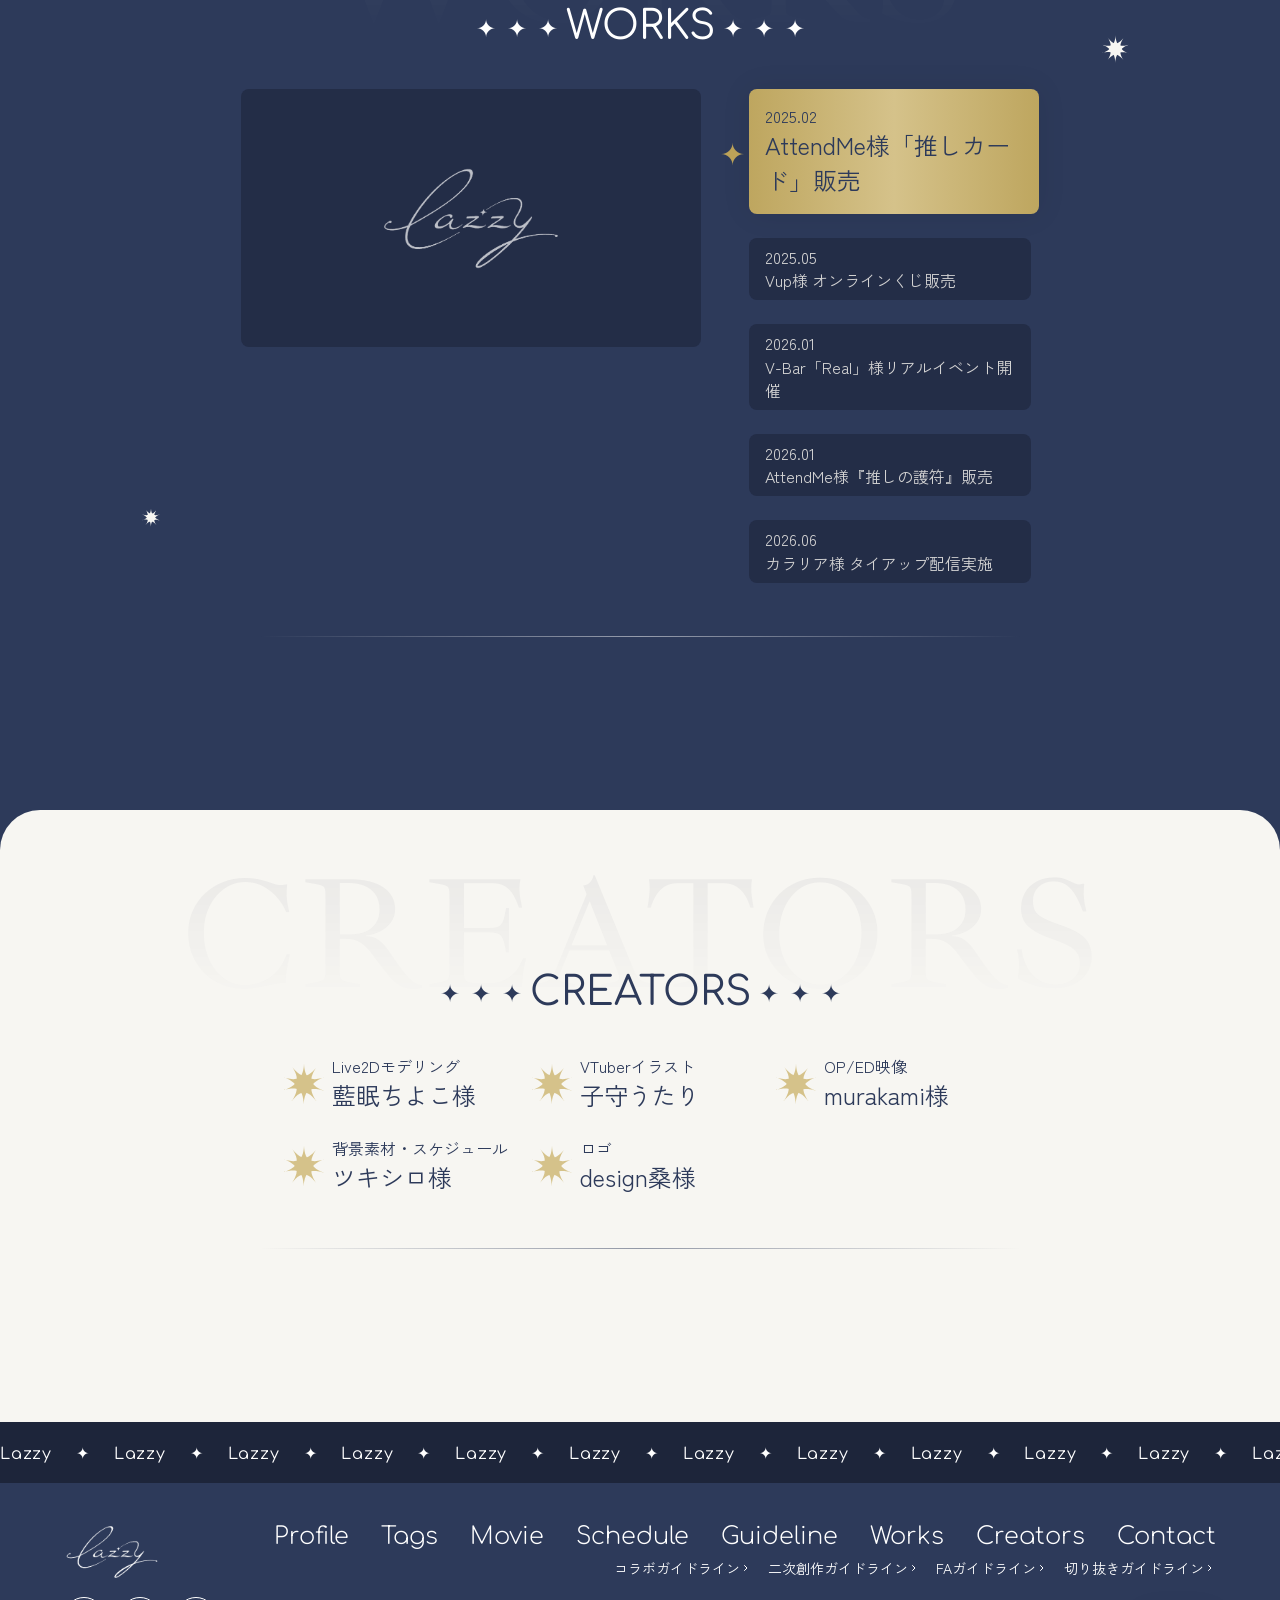
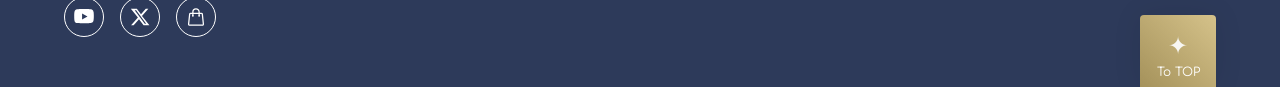
==== commit 119970b8: "Polish buttons, spacing, header logo, illustrations and video embeds - Buttons: shine sweep and spin" ====
--- a/index.html
+++ b/index.html
@@ -16,11 +16,11 @@
 <meta property="og:site_name" content="Lazzy Official Website">
 <meta property="og:title" content="Lazzy｜Vsingerユニット公式サイト">
 <meta property="og:description" content="リアル幼馴染の音琴ういと子守うたりによるVsingerユニット「Lazzy」の公式サイトです。プロフィール、配信スケジュール、配信ガイドラインなどを掲載しています。">
-<meta property="og:image" content="images/url_image.png">
+<meta property="og:image" content="https://20230710.github.io/lazzy-official/images/url_image.png">
 <meta name="twitter:card" content="summary_large_image">
 <meta name="twitter:title" content="Lazzy｜Vsingerユニット公式サイト">
 <meta name="twitter:description" content="リアル幼馴染の音琴ういと子守うたりによるVsingerユニット「Lazzy」の公式サイトです。プロフィール、配信スケジュール、配信ガイドラインなどを掲載しています。">
-<meta name="twitter:image" content="images/url_image.png">
+<meta name="twitter:image" content="https://20230710.github.io/lazzy-official/images/url_image.png">
 
 <link rel="preconnect" href="https://fonts.googleapis.com">
 <link rel="preconnect" href="https://fonts.gstatic.com" crossorigin>
@@ -63,6 +63,7 @@
   <div class="header-inner">
     <a href="#top" class="logo-lockup">
       <img src="images/logo.png" alt="Lazzy" class="logo-img">
+      <img src="images/logo-navy.png" alt="" class="logo-img logo-img-dark" aria-hidden="true">
       <span class="logo-sub">Lazzy Official Website</span>
     </a>
 
@@ -137,7 +138,7 @@
   <span class="hero-shooting-star hero-shooting-star-4" aria-hidden="true"></span>
 
   <div class="hero-art">
-    <img src="images/hero.png" alt="Lazzy お二人のイラスト">
+    <img src="images/hero.webp" alt="Lazzy お二人のイラスト">
   </div>
 
   <div class="hero-inner">
@@ -226,7 +227,7 @@
   <div class="section-inner" id="members">
     <div class="member-row reveal">
       <div class="member-photo">
-        <img src="images/member-ui.png" alt="音琴ういのアイコン">
+        <img src="images/member-ui.webp" alt="音琴ういのアイコン">
       </div>
       <div class="member-info">
         <h3 class="member-name">音琴うい<span class="member-name-en">Negoto Ui</span></h3>
@@ -253,7 +254,7 @@
 
     <div class="member-row member-row-reverse reveal">
       <div class="member-photo">
-        <img src="images/member-utari.png" alt="子守うたりのアイコン">
+        <img src="images/member-utari.webp" alt="子守うたりのアイコン">
       </div>
       <div class="member-info">
         <h3 class="member-name">子守うたり<span class="member-name-en">Komori Utari</span></h3>
@@ -285,7 +286,6 @@
 
   <!-- ================= タグ ================= -->
   <div class="section-inner center" id="tags">
-    <h3 class="section-title starred">TAGS</h3>
     <ul class="tags-list reveal-stagger">
       <li class="tags-item reveal-item">
         <p class="tags-label">ALL</p>
@@ -323,36 +323,26 @@
     <div class="movie-panel">
       <h2 class="section-title starred center dark">MOVIE</h2>
 
-      <!-- 動画を追加する場合は <a class="movie-item reveal-item">〜</a> をコピーし、2か所の動画ID（watch?v= と /vi/ の後ろ）を差し替えてください -->
+      <!-- 動画を追加する場合は <figure class="movie-item reveal-item">〜</figure> をコピーし、
+           data-url にYouTubeのURL（watch?v= / youtu.be/ / shorts/ / embed/ のどれでも、動画IDだけでもOK）、
+           data-title とその下の文字に動画のタイトルを書いてください。サムネイルは自動で表示されます -->
       <div class="movie-grid reveal-stagger">
-        <a class="movie-item reveal-item" href="https://www.youtube.com/watch?v=5AnvTeGNXu4" target="_blank" rel="noopener">
-          <span class="movie-thumb">
-            <img src="https://i.ytimg.com/vi/5AnvTeGNXu4/hqdefault.jpg" alt="" loading="lazy">
-            <span class="movie-link-icon" aria-hidden="true"></span>
-          </span>
-          <span class="movie-caption">ティザーPV</span>
-        </a>
-        <a class="movie-item reveal-item" href="https://www.youtube.com/watch?v=IQeiJBt354U" target="_blank" rel="noopener">
-          <span class="movie-thumb">
-            <img src="https://i.ytimg.com/vi/IQeiJBt354U/hqdefault.jpg" alt="" loading="lazy">
-            <span class="movie-link-icon" aria-hidden="true"></span>
-          </span>
-          <span class="movie-caption">【オリジナル曲】星屑逃飛行 / Lazzy</span>
-        </a>
-        <a class="movie-item reveal-item" href="https://www.youtube.com/watch?v=AQp7BHHLCIY" target="_blank" rel="noopener">
-          <span class="movie-thumb">
-            <img src="https://i.ytimg.com/vi/AQp7BHHLCIY/hqdefault.jpg" alt="" loading="lazy">
-            <span class="movie-link-icon" aria-hidden="true"></span>
-          </span>
-          <span class="movie-caption">【歌ってみた】ヒッチコック / ヨルシカ</span>
-        </a>
-        <a class="movie-item reveal-item" href="https://www.youtube.com/watch?v=Fm7l1RtjXK8" target="_blank" rel="noopener">
-          <span class="movie-thumb">
-            <img src="https://i.ytimg.com/vi/Fm7l1RtjXK8/hqdefault.jpg" alt="" loading="lazy">
-            <span class="movie-link-icon" aria-hidden="true"></span>
-          </span>
-          <span class="movie-caption">れいじーのいじーらぢお</span>
-        </a>
+        <figure class="movie-item reveal-item">
+          <div class="yt movie-thumb" data-url="https://youtu.be/3zMKigZ-dc0" data-title="ティザーPV"></div>
+          <figcaption class="movie-caption">ティザーPV</figcaption>
+        </figure>
+        <figure class="movie-item reveal-item">
+          <div class="yt movie-thumb" data-url="https://www.youtube.com/watch?v=IQeiJBt354U" data-title="【オリジナル曲】星屑逃飛行 / Lazzy"></div>
+          <figcaption class="movie-caption">【オリジナル曲】星屑逃飛行 / Lazzy</figcaption>
+        </figure>
+        <figure class="movie-item reveal-item">
+          <div class="yt movie-thumb" data-url="https://www.youtube.com/watch?v=AQp7BHHLCIY" data-title="【歌ってみた】ヒッチコック / ヨルシカ"></div>
+          <figcaption class="movie-caption">【歌ってみた】ヒッチコック / ヨルシカ</figcaption>
+        </figure>
+        <figure class="movie-item reveal-item">
+          <div class="yt movie-thumb" data-url="https://youtu.be/ItoUWxq-yO0" data-title="【歌ってみた】LAZY / DUSTCELL"></div>
+          <figcaption class="movie-caption">【歌ってみた】LAZY / DUSTCELL</figcaption>
+        </figure>
       </div>
 
       <div class="center">
@@ -377,15 +367,13 @@
     <div class="schedule-item reveal">
       <h3 class="sub-heading">週間スケジュール</h3>
       <div class="schedule-panel">
-        <iframe class="schedule-embed" src="https://www.youtube-nocookie.com/embed/kSiMOkfpaxQ?controls=0&modestbranding=1" title="週間スケジュール" frameborder="0"
-          allow="accelerometer; autoplay; clipboard-write; encrypted-media; gyroscope; picture-in-picture; web-share" referrerpolicy="strict-origin-when-cross-origin" allowfullscreen></iframe>
+        <div class="yt yt-lightbox" data-url="https://youtu.be/kSiMOkfpaxQ" data-title="週間スケジュール"></div>
       </div>
     </div>
     <div class="schedule-item reveal">
       <h3 class="sub-heading">告知・宣伝</h3>
       <div class="schedule-panel">
-        <iframe class="schedule-embed" src="https://www.youtube-nocookie.com/embed/1lvetdg2sME?controls=0&modestbranding=1" title="告知・宣伝" frameborder="0"
-          allow="accelerometer; autoplay; clipboard-write; encrypted-media; gyroscope; picture-in-picture; web-share" referrerpolicy="strict-origin-when-cross-origin" allowfullscreen></iframe>
+        <div class="yt yt-lightbox" data-url="https://youtu.be/1lvetdg2sME" data-title="告知・宣伝"></div>
       </div>
     </div>
     <div class="section-divider" aria-hidden="true"></div>
--- a/css/style.css
+++ b/css/style.css
@@ -112,7 +112,8 @@
 .center { text-align: center; }
 
 a:focus-visible,
-button:focus-visible {
+button:focus-visible,
+.yt:focus-visible {
   outline: 2px solid var(--color-accent);
   outline-offset: 3px;
 }
@@ -120,8 +121,6 @@
 /* ---------- 星アイコン（MVの星と同じ「✦」の文字で描く。大きさは各所の font-size で調整） ---------- */
 .section-title.starred::before,
 .section-title.starred::after,
-.section-divider::before,
-.section-divider::after,
 .sub-heading::before,
 .btn-more::after,
 .num-star::before,
@@ -148,7 +147,7 @@
   display: flex;
   align-items: center;
   justify-content: center;
-  gap: 10px;
+  gap: 8px;
   font-family: var(--font-heading);
   font-weight: 400;
   font-size: 40px;
@@ -226,26 +225,16 @@
 }
 .section-ivory .section-lead { color: var(--color-text-muted-dark); }
 
-/* ---------- 区切り線（両端に星） ---------- */
+/* ---------- 区切り線（中央が一番濃く、両端に向かって透明になる） ---------- */
 .section-divider {
   --divider-rgb: var(--color-white-rgb);
   position: relative;
   max-width: 762px;
   height: 27px;
   margin: 40px auto 0;
-  background: linear-gradient(rgba(var(--divider-rgb), 0.5), rgba(var(--divider-rgb), 0.5)) center / calc(100% - 62px) 1px no-repeat;
+  background: linear-gradient(90deg, rgba(var(--divider-rgb), 0), rgba(var(--divider-rgb), 0.5) 50%, rgba(var(--divider-rgb), 0)) center / 100% 1px no-repeat;
 }
 .section-ivory .section-divider { --divider-rgb: var(--color-hero-navy-rgb); }
-.section-divider::before,
-.section-divider::after {
-  position: absolute;
-  top: 0;
-  width: 27px;
-  height: 27px;
-  font-size: 24px;
-}
-.section-divider::before { left: 0; }
-.section-divider::after { right: 0; }
 
 /* ---------- 小見出し（星＋テキスト） ---------- */
 .sub-heading {
@@ -298,7 +287,21 @@
   letter-spacing: 0.06em;
   color: var(--color-text-muted);
   margin-top: 2px;
-}
+  transition: color .3s ease;
+}
+/* 明るい背景の上に来たら紺色のロゴに切り替える（is-on-light は js/script.js が付ける） */
+.site-header .logo-lockup { position: relative; }
+.site-header .logo-img { transition: opacity .3s ease; }
+.site-header .logo-img-dark {
+  position: absolute;
+  top: 0;
+  left: 0;
+  mix-blend-mode: normal;
+  opacity: 0;
+}
+.site-header.is-on-light .logo-img { opacity: 0; }
+.site-header.is-on-light .logo-img-dark { opacity: 1; }
+.site-header.is-on-light .logo-sub { color: var(--color-text-dark); }
 .main-nav {
   display: flex;
   flex-direction: column;
@@ -734,7 +737,7 @@
 /* ---------- セクション共通（ネイビー／アイボリー） ---------- */
 .section {
   position: relative;
-  padding: 80px 0;
+  padding: 160px 0;
   /* 横方向だけはみ出しを切る（縦は隣のセクションへ光がなめらかにつながるように見せる）。
      clip はスクロールコンテナを作らないので、中の position: sticky も効く */
   overflow-x: clip;
@@ -789,7 +792,6 @@
   background: var(--color-ivory);
   color: var(--color-text-dark);
 }
-#profile { padding-top: 160px; }
 
 /* 背景の大きな英字（左右中央。高さはセクションごとに top で指定） */
 .section-watermark {
@@ -811,11 +813,11 @@
   mask-image: linear-gradient(to bottom, var(--color-black) 20%, transparent 85%);
 }
 .section-ivory .section-watermark { color: rgba(var(--color-hero-navy-rgb), 0.06); }
-#movie .section-watermark { top: -56px; }
-#schedule .section-watermark { top: -56px; }
-#guideline .section-watermark { top: -55px; }
-#works .section-watermark { top: -54px; }
-#creators .section-watermark { top: -55px; }
+#movie .section-watermark { top: 24px; }
+#schedule .section-watermark { top: 24px; }
+#guideline .section-watermark { top: 25px; }
+#works .section-watermark { top: 26px; }
+#creators .section-watermark { top: 25px; }
 
 /* 流れ星（ヒーローと同じアニメーションをセクション内の別の位置で使う） */
 /* opacity はアニメーションが使うので、線の色の濃さで背景の星と同じだけ薄くする */
@@ -877,7 +879,6 @@
   overflow: hidden;
   width: 283px;
   height: 227px;
-  background: var(--color-hero-navy);
 }
 .member-photo img {
   position: absolute;
@@ -900,6 +901,8 @@
   flex: 0 1 400px;
   display: flex;
   flex-direction: column;
+  /* アイコンと高さをそろえる：名前は上端、ボタンは下端に合わせ、紹介文はその間 */
+  justify-content: space-between;
   gap: 24px;
 }
 
@@ -969,15 +972,38 @@
   font-weight: 400;
   font-size: 16px;
   line-height: 1.45;
-  transition: filter .2s ease, transform .2s ease;
+  position: relative;
+  overflow: hidden;
+  isolation: isolate;
+  transition: transform .2s ease;
 }
 .btn-more::after {
   flex: 0 0 auto;
   width: 18px;
   height: 18px;
   font-size: 15px;
-}
-.btn-more:hover { filter: brightness(1.06); transform: translateY(-1px); }
+  transition: transform .6s ease;
+}
+/* ホバー時：斜めの光沢が左から右へ横切る（キラッ） */
+.btn-more::before {
+  content: '';
+  position: absolute;
+  z-index: -1;
+  top: 0;
+  left: 0;
+  width: 40%;
+  height: 100%;
+  background: linear-gradient(90deg, rgba(var(--color-white-rgb), 0), rgba(var(--color-white-rgb), 0.6), rgba(var(--color-white-rgb), 0));
+  transform: translateX(-150%) skewX(-20deg);
+  pointer-events: none;
+}
+.btn-more:hover { transform: translateY(-1px); }
+.btn-more:hover::before {
+  transform: translateX(350%) skewX(-20deg);
+  transition: transform .7s ease;
+}
+/* ホバー時：星がくるんと一周 */
+.btn-more:hover::after { transform: rotate(360deg); }
 .btn-more-lg {
   margin-top: 40px;
   padding: 16px 32px;
@@ -1004,10 +1030,10 @@
   display: flex;
   align-items: center;
   justify-content: center;
-  gap: 6px;
+  gap: 8px;
   font-family: var(--font-heading);
   font-size: 16px;
-  margin: 0 0 6px;
+  margin: 0 0 8px;
 }
 .tags-label::before {
   width: 14px;
@@ -1040,51 +1066,136 @@
   display: flex;
   flex-direction: column;
   gap: 8px;
-}
-.movie-thumb {
+  margin: 0;
+}
+.movie-thumb { border-radius: 8px; }
+.movie-caption {
+  font-size: 16px;
+  font-weight: 400;
+  line-height: 1.45;
+}
+
+/* ---------- YouTube（クリックするまでサムネイル＋再生ボタンだけを表示） ----------
+   HTMLは <div class="yt" data-url="YouTubeのURL" data-title="タイトル"></div> と書くだけ。
+   中身（サムネイル・再生ボタン・クリック後のプレーヤー）は js/script.js が作る */
+.yt {
   position: relative;
-  display: block;
-  aspect-ratio: 503 / 283;
-  border-radius: 8px;
+  aspect-ratio: 16 / 9;
   overflow: hidden;
-  background: var(--color-hero-navy);
-}
-.movie-thumb img {
+  background: var(--color-black);
+  cursor: pointer;
+}
+.yt img,
+.yt iframe {
+  position: absolute;
+  inset: 0;
   width: 100%;
   height: 100%;
+  border: 0;
+}
+/* hqdefault.jpg は4:3で上下に黒帯があるので、16:9の枠で切り落とす */
+.yt img {
   object-fit: cover;
   transition: transform .4s ease;
 }
-.movie-link-icon {
+.yt:hover img { transform: scale(1.04); }
+.yt-play {
   position: absolute;
   top: 50%;
   left: 50%;
-  width: 40px;
-  height: 40px;
+  width: 64px;
+  height: 64px;
+  padding: 0;
+  border: none;
+  border-radius: 50%;
+  background: var(--gradient-gold);
+  box-shadow: 0 0 24px rgba(var(--color-black-rgb), 0.35);
   transform: translate(-50%, -50%);
-  background: url(../svg/external-link.svg) center / contain no-repeat;
-  filter: drop-shadow(0 0 6px rgba(var(--color-black-rgb), 0.35));
-}
-.movie-item:hover .movie-thumb img { transform: scale(1.04); }
-.movie-caption {
-  font-size: 16px;
-  font-weight: 400;
-  line-height: 1.45;
-}
+  cursor: pointer;
+  transition: transform .25s ease;
+}
+/* 紺色の三角（見た目の中心に来るよう少し右へ） */
+.yt-play::before {
+  content: '';
+  position: absolute;
+  top: 50%;
+  left: 54%;
+  border-style: solid;
+  border-width: 11px 0 11px 18px;
+  border-color: transparent transparent transparent var(--color-text-dark);
+  transform: translate(-50%, -50%);
+}
+.yt:hover .yt-play,
+.yt-play:focus-visible { transform: translate(-50%, -50%) scale(1.1); }
+
+/* class="yt yt-lightbox"：クリックしても再生せず、サムネイルを大きく表示する */
+.yt-lightbox { cursor: zoom-in; }
+
+/* ---------- サムネイルの拡大表示 ---------- */
+.lightbox {
+  position: fixed;
+  inset: 0;
+  z-index: 400;
+  display: flex;
+  align-items: center;
+  justify-content: center;
+  padding: 40px;
+  background: rgba(var(--color-navy-deep-rgb), 0.88);
+  cursor: zoom-out;
+  opacity: 0;
+  visibility: hidden;
+  transition: opacity .3s ease, visibility 0s linear .3s;
+}
+.lightbox.is-open {
+  opacity: 1;
+  visibility: visible;
+  transition: opacity .3s ease, visibility 0s linear 0s;
+}
+.lightbox-img {
+  max-width: 90vw;
+  max-height: 85vh;
+  width: auto;
+  height: auto;
+  border-radius: 8px;
+  box-shadow: 0 0 40px rgba(var(--color-black-rgb), 0.5);
+  transform: scale(.96);
+  transition: transform .3s ease;
+}
+.lightbox.is-open .lightbox-img { transform: scale(1); }
+/* 右上の×ボタン */
+.lightbox-close {
+  position: absolute;
+  top: 24px;
+  right: 24px;
+  width: 48px;
+  height: 48px;
+  padding: 0;
+  border: 1px solid var(--color-ivory);
+  border-radius: 50%;
+  background: transparent;
+  cursor: pointer;
+  transition: background .2s ease;
+}
+.lightbox-close:hover { background: rgba(var(--color-ivory-rgb), 0.15); }
+.lightbox-close::before,
+.lightbox-close::after {
+  content: '';
+  position: absolute;
+  top: 50%;
+  left: 50%;
+  width: 20px;
+  height: 1.5px;
+  background: var(--color-ivory);
+}
+.lightbox-close::before { transform: translate(-50%, -50%) rotate(45deg); }
+.lightbox-close::after { transform: translate(-50%, -50%) rotate(-45deg); }
+body.lightbox-open { overflow: hidden; }
 
 /* ---------- スケジュール ---------- */
 .schedule-item + .schedule-item { margin-top: 24px; }
 .schedule-panel {
   border-radius: 8px;
   overflow: hidden;
-  background: var(--color-white);
-}
-.schedule-embed {
-  display: block;
-  width: 100%;
-  height: auto;
-  aspect-ratio: 800 / 450;
-  border: 0;
 }
 
 /* ---------- 配信ガイドライン ---------- */
@@ -1099,7 +1210,7 @@
   padding: 0;
   display: flex;
   flex-direction: column;
-  gap: 20px;
+  gap: 24px;
 }
 .guideline-list > li {
   display: flex;
@@ -1159,7 +1270,7 @@
 .guideline-list li.stacked .guideline-note { margin-left: 48px; }
 .guideline-sub {
   list-style: none;
-  margin: 10px 0 0;
+  margin: 8px 0 0;
   padding: 0;
   color: var(--color-text-muted-dark);
   font-size: 14px;
@@ -1175,12 +1286,13 @@
 }
 
 /* ---------- 活動実績 ---------- */
-#works { padding-bottom: 120px; }
+/* 下に重なるCREATORSの角丸（40px）の分だけ多めに取る */
+#works { padding-bottom: 200px; }
 .works-showcase {
   display: flex;
   align-items: flex-start;
   justify-content: center;
-  gap: 50px;
+  gap: 48px;
 }
 .works-visual {
   position: sticky;
@@ -1269,7 +1381,7 @@
   display: grid;
   grid-template-columns: repeat(3, minmax(220px, auto));
   justify-content: center;
-  gap: 23px 24px;
+  gap: 24px;
 }
 .creators-item {
   display: flex;
@@ -1344,7 +1456,7 @@
   padding: 0;
   display: flex;
   flex-direction: column;
-  gap: 20px;
+  gap: 24px;
 }
 .rule-list li {
   display: flex;
@@ -1355,11 +1467,10 @@
   line-height: 1.45;
 }
 .rule-list li.stacked { display: block; }
-.rule-list li.stacked .guideline-sub { margin: 10px 0 0 48px; color: var(--color-text-muted); }
-.rule-list li.stacked .guideline-note-light { margin: 6px 0 0 48px; }
+.rule-list li.stacked .guideline-sub { margin: 8px 0 0 48px; color: var(--color-text-muted); }
+.rule-list li.stacked .guideline-note-light { margin: 8px 0 0 48px; }
 
 /* ---------- 下層ページ（MUSIC） ---------- */
-.music-page .section-title { margin-bottom: 24px; }
 .music-filter {
   display: flex;
   flex-wrap: wrap;
@@ -1453,15 +1564,15 @@
   flex-direction: column;
   align-items: center;
   gap: 8px;
-  padding: 16px 6px;
+  padding: 16px 8px;
 }
 .music-title {
   display: flex;
   align-items: center;
   justify-content: center;
-  gap: 10px;
+  gap: 8px;
   width: 100%;
-  padding: 8px 17px;
+  padding: 8px 16px;
   border: 1px solid rgba(var(--color-hero-navy-rgb), 0.6);
   border-radius: 32px;
   font-size: 24px;
@@ -1505,7 +1616,7 @@
   display: flex;
   flex-direction: column;
   align-items: flex-end;
-  gap: 10px;
+  gap: 8px;
 }
 .footer-nav {
   display: flex;
@@ -1548,7 +1659,7 @@
 .footer-social {
   display: flex;
   gap: 16px;
-  margin-top: 10px;
+  margin-top: 8px;
   padding: 8px 0;
 }
 
@@ -1676,6 +1787,16 @@
   .sp-break { display: block; }
 
   .section-title { font-size: 24px; gap: 6px; margin-bottom: 28px; }
+  /* 余白を8の倍数にそろえたのはPC版のみ。スマホ版は前の値のまま */
+  .guideline-list, .rule-list { gap: 20px; }
+  .guideline-sub { margin-top: 10px; }
+  .rule-list li.stacked .guideline-sub { margin-top: 10px; }
+  .rule-list li.stacked .guideline-note-light { margin-top: 6px; }
+  .tags-label { gap: 6px; margin-bottom: 6px; }
+  .music-info { padding: 16px 6px; }
+  .music-title { gap: 10px; padding: 8px 17px; }
+  .footer-links { gap: 10px; }
+  .footer-social { margin-top: 10px; }
   .section-title.starred::before,
   .section-title.starred::after {
     font-size: 14px;
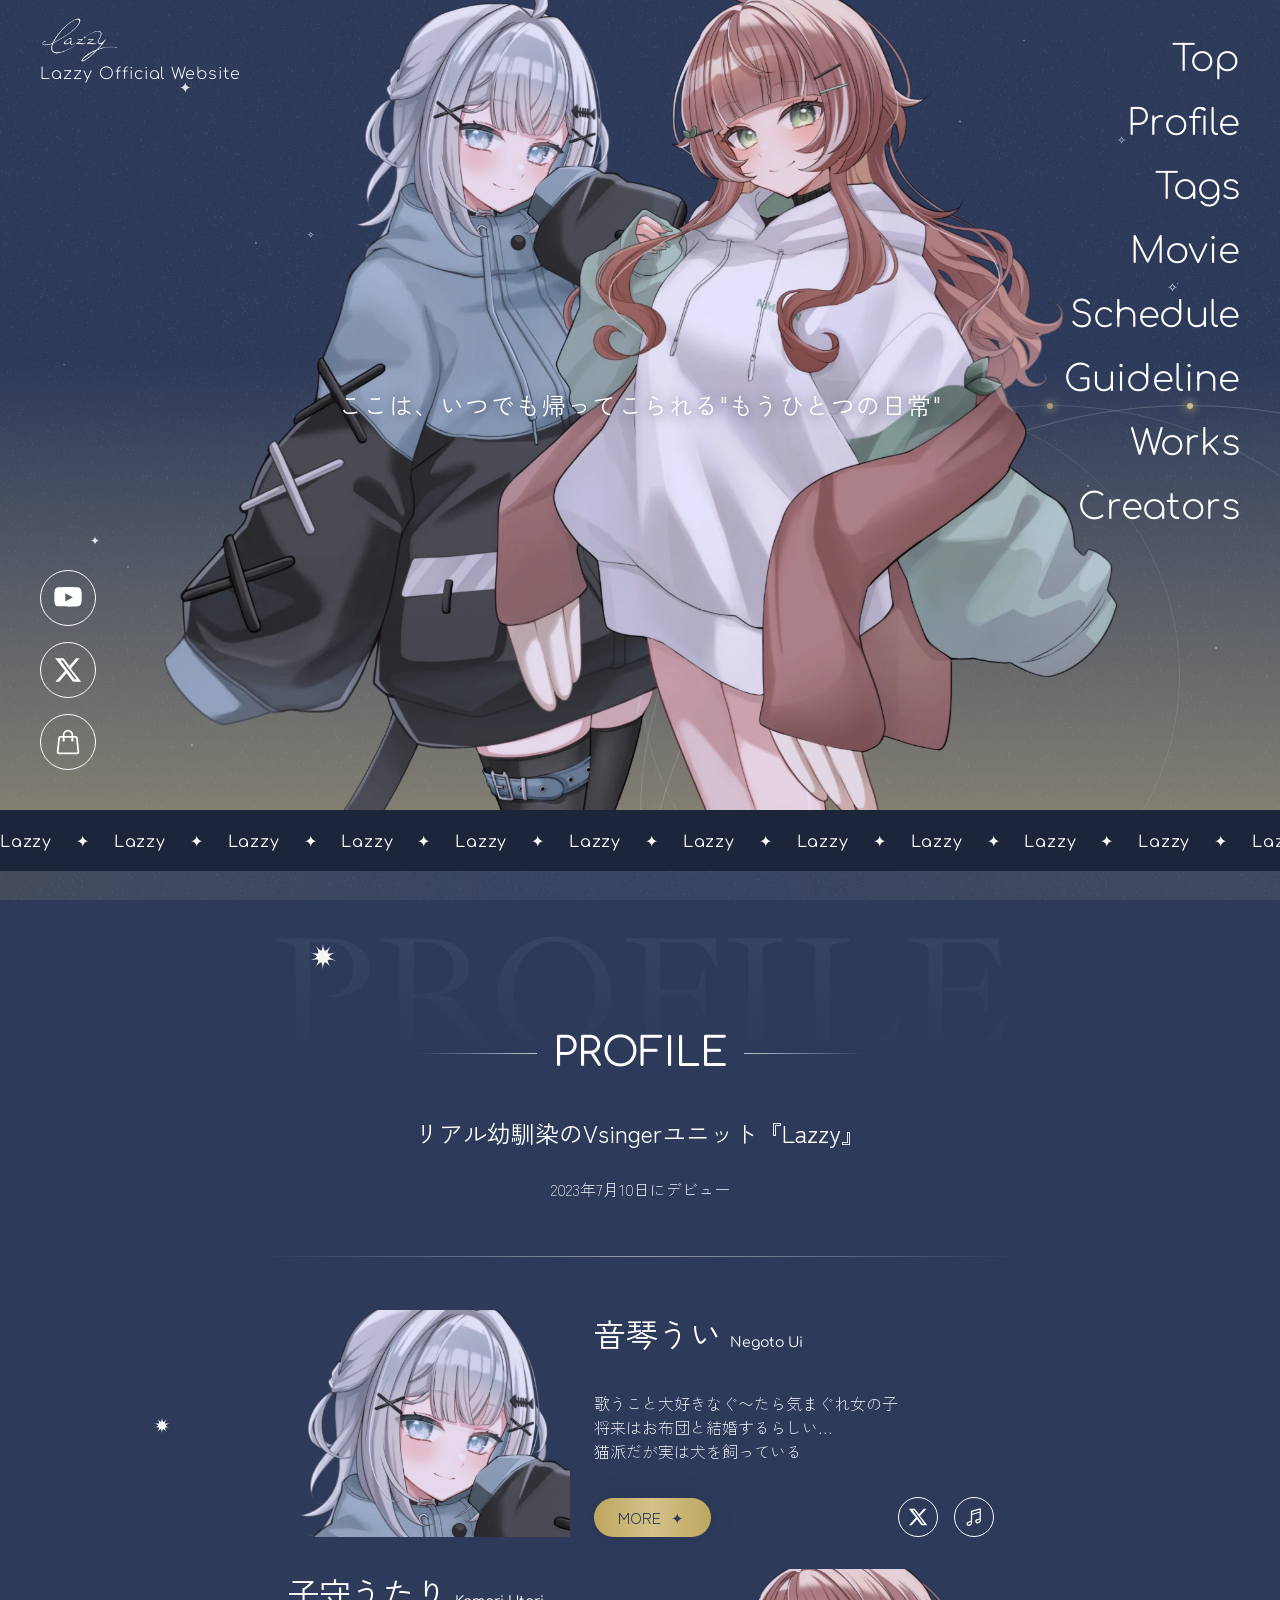
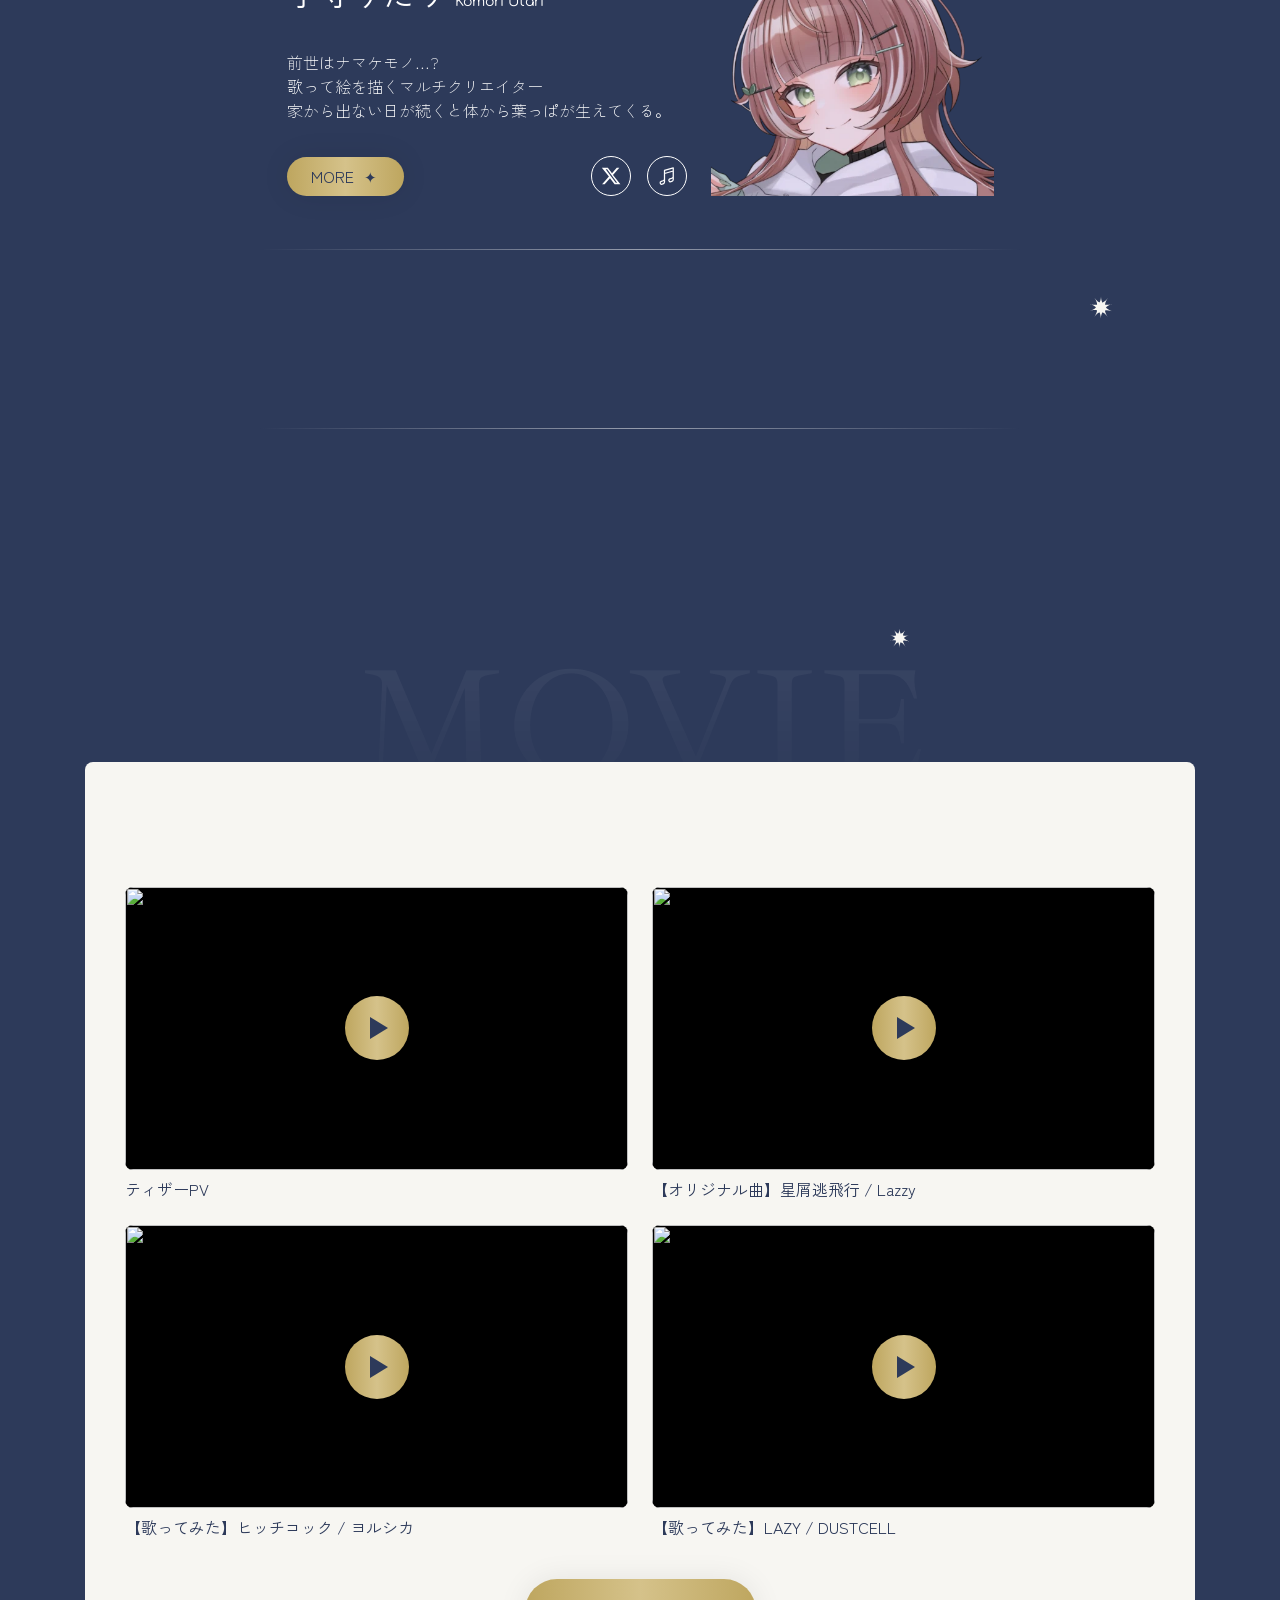
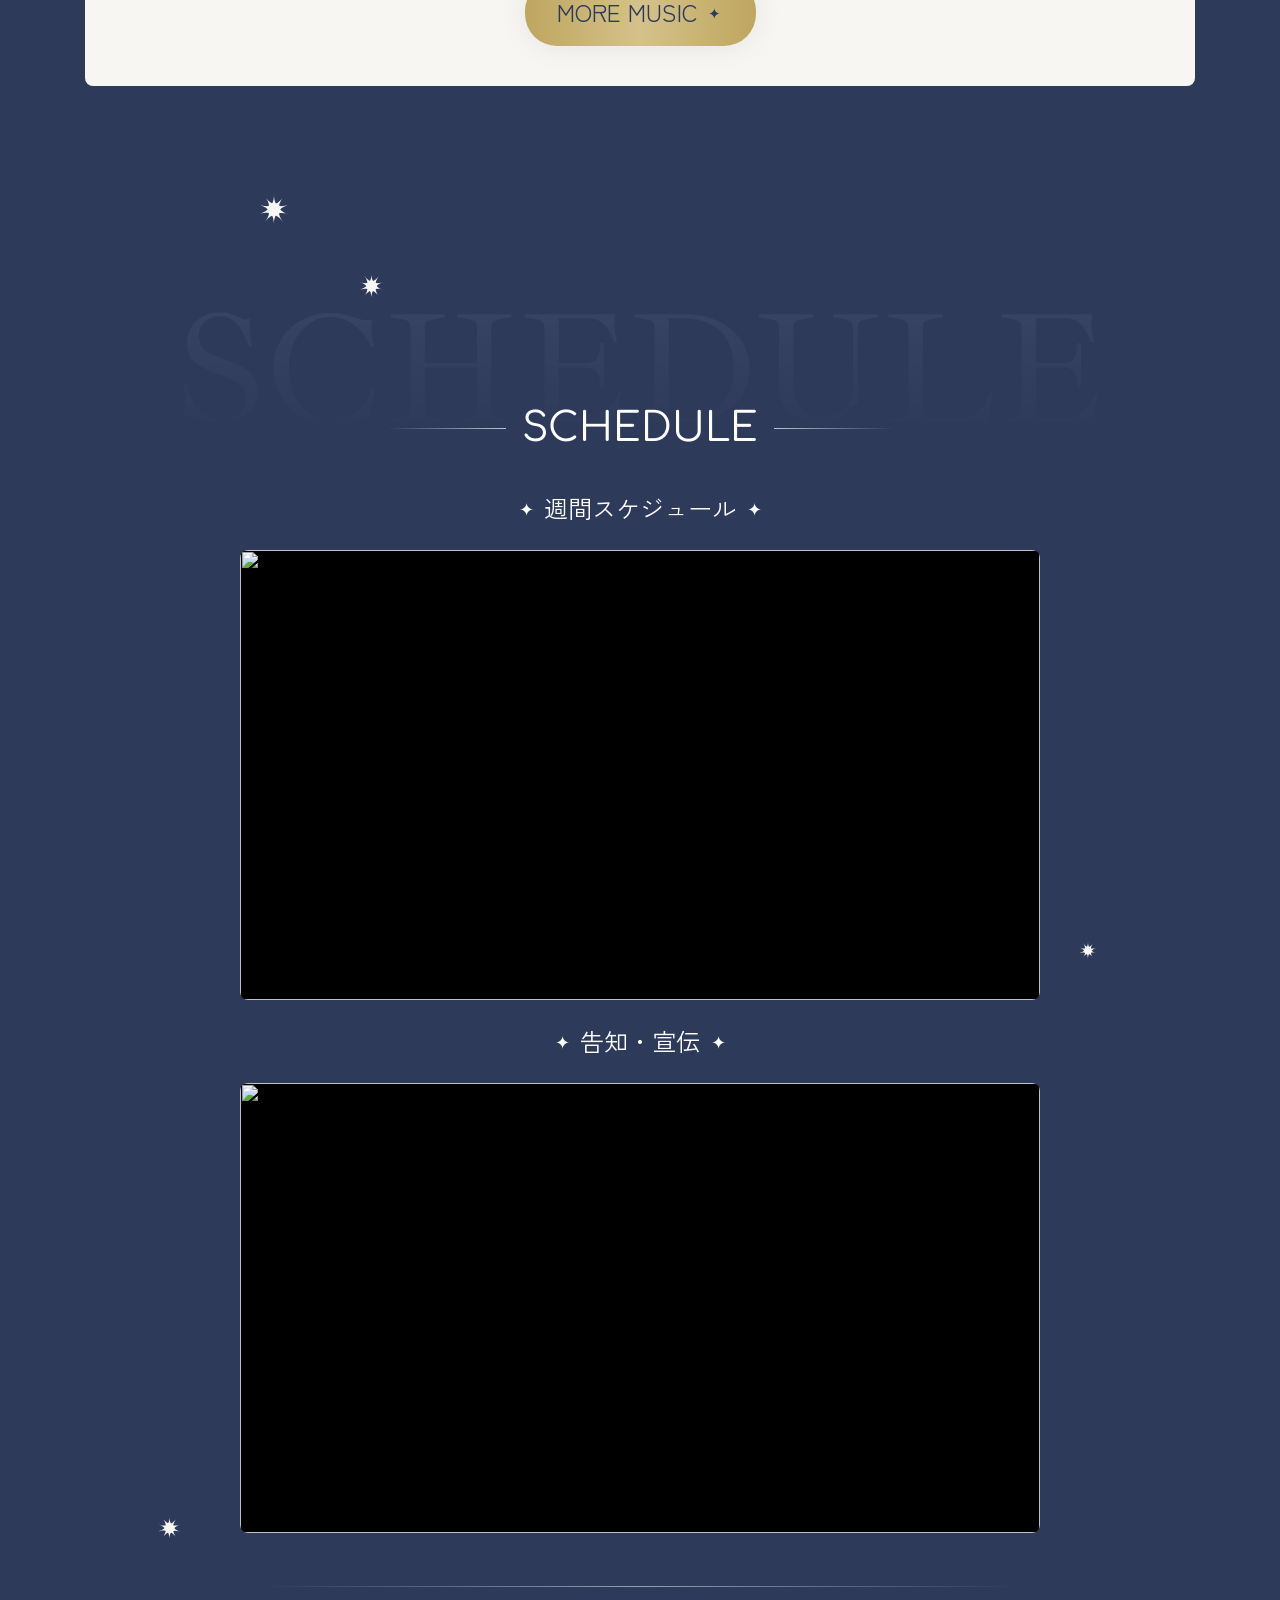
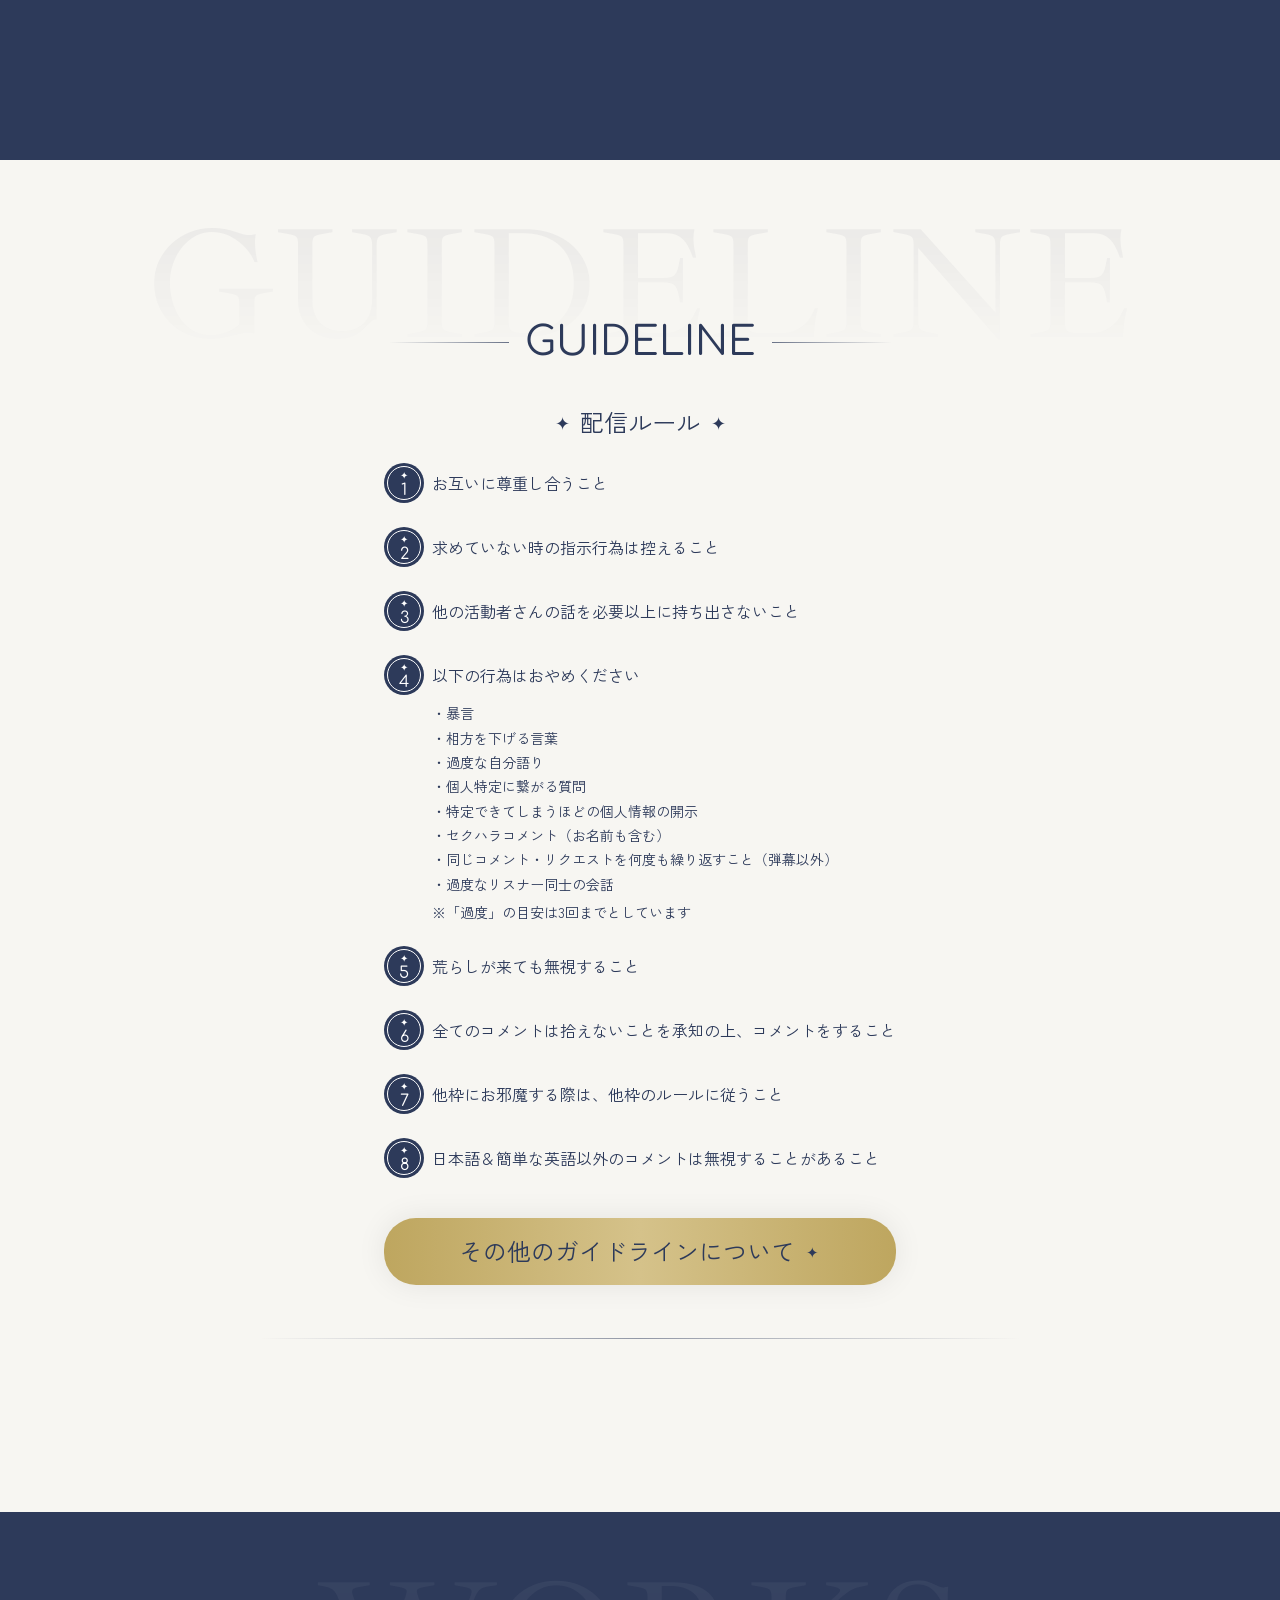
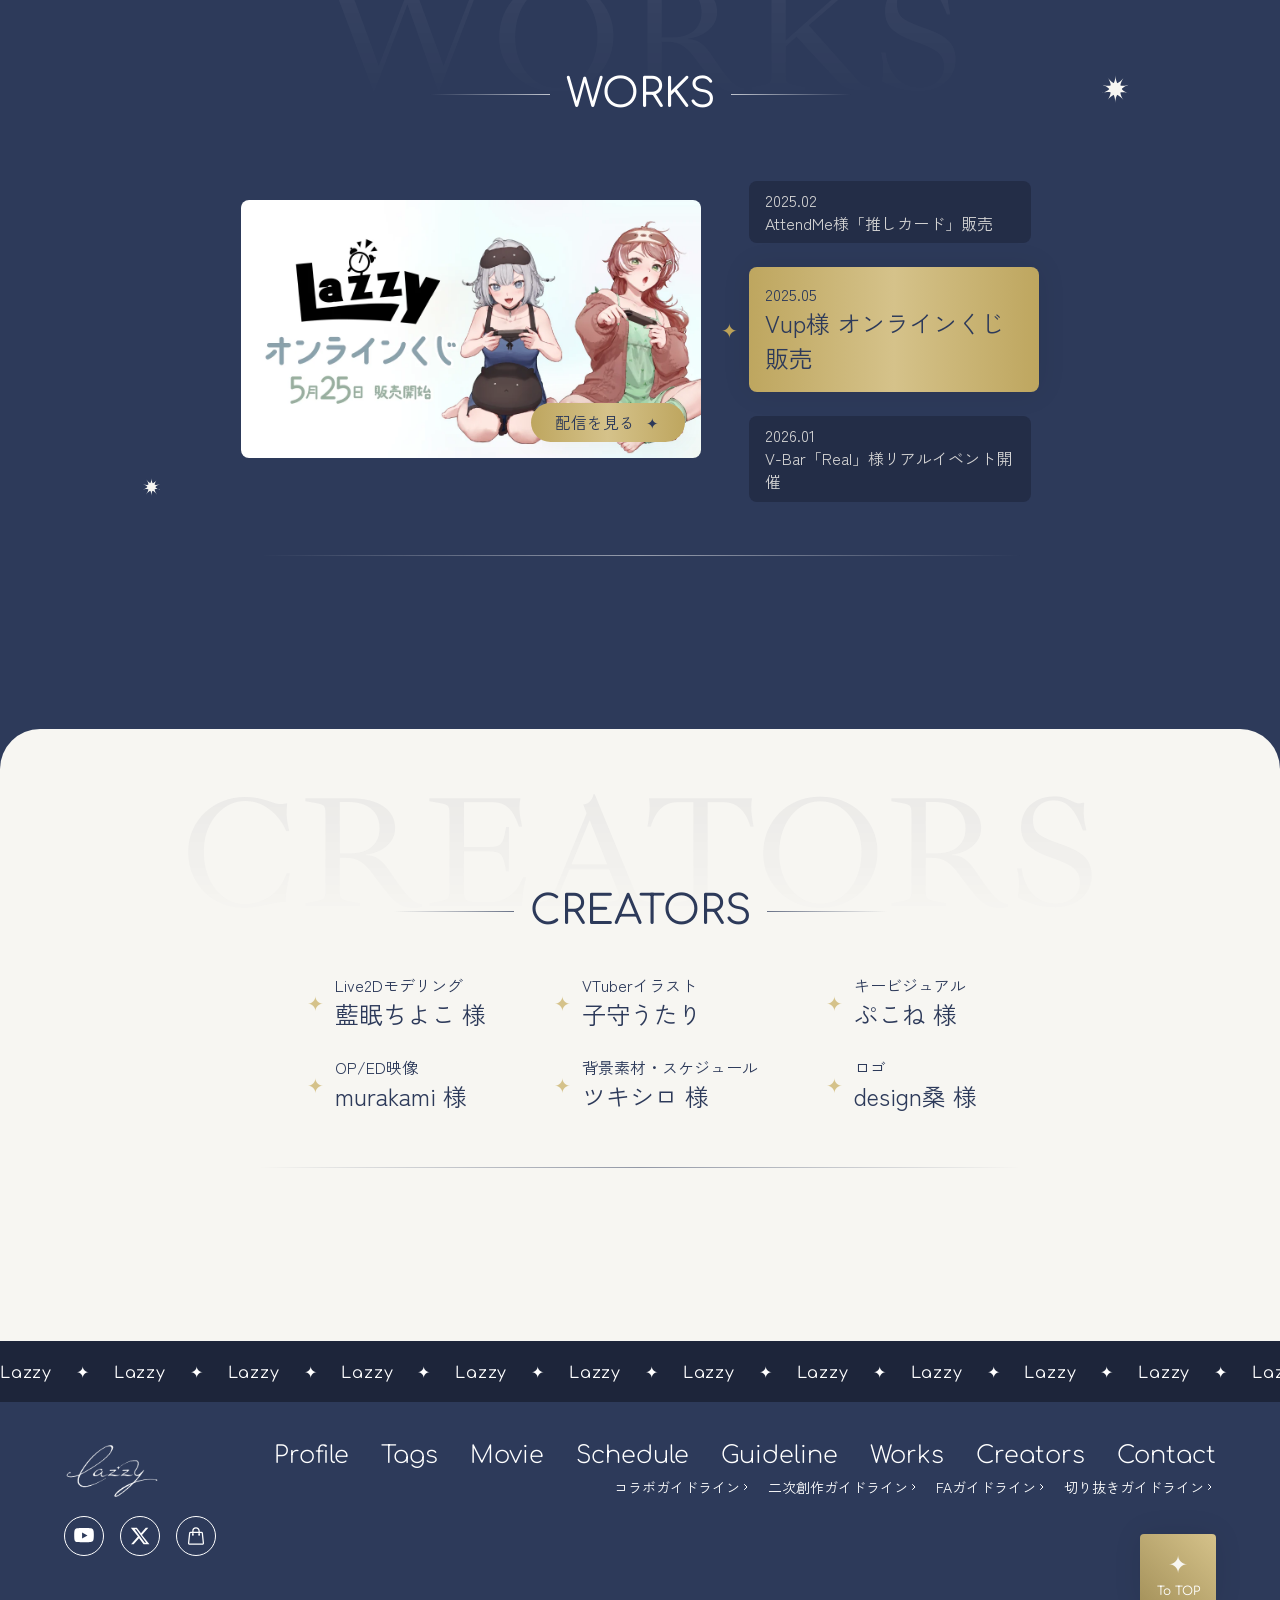
==== commit 3e5e4a28: "Rework WORKS showcase and unify headings, tags and creators - WORKS (PC): fixed image, three-item li" ====
--- a/index.html
+++ b/index.html
@@ -261,7 +261,7 @@
         <p class="member-desc">
           前世はナマケモノ…?<br>
           歌って絵を描くマルチクリエイター<br>
-          昔の名残で家から出ないと体から葉っぱが生えてくる
+          家から出ない日が続くと体から葉っぱが生えてくる。
         </p>
         <div class="member-actions">
           <a class="btn-more" href="https://lit.link/utarikomori" target="_blank" rel="noopener">MORE</a>
@@ -294,6 +294,10 @@
       <li class="tags-item reveal-item">
         <p class="tags-label">ART</p>
         <p class="tags-value">#レージアム</p>
+      </li>
+      <li class="tags-item reveal-item">
+        <p class="tags-label">STREAM</p>
+        <p class="tags-value">#れいじーなう</p>
       </li>
       <li class="tags-item reveal-item">
         <p class="tags-label">FAN MARK</p>
@@ -389,6 +393,7 @@
   </div>
   <div class="section-inner guideline-inner">
     <div class="guideline-body">
+      <h3 class="sub-heading reveal">配信ルール</h3>
       <ol class="guideline-list reveal">
         <li><span class="num"><span class="num-inner"><span class="num-star"></span>1</span></span>お互いに尊重し合うこと</li>
         <li><span class="num"><span class="num-inner"><span class="num-star"></span>2</span></span>求めていない時の指示行為は控えること</li>
@@ -438,31 +443,35 @@
       <div class="works-visual">
         <img class="works-visual-img" src="" alt="" hidden>
         <img class="works-visual-placeholder" src="images/logo.png" alt="">
+        <a class="btn-more works-link" href="" target="_blank" rel="noopener" hidden>配信を見る</a>
       </div>
       <!-- 実績を追加する場合は <li class="works-item">〜</li> をコピーして追加してください。
-           data-image に画像のパス（例: images/works-2025-02.png）を入れると、その項目が真ん中に来たとき左に表示されます -->
-      <ul class="works-list" id="worksList">
-        <li class="works-item" data-image="">
-          <time>2025.02</time>
-          <p>AttendMe様「推しカード」販売</p>
-        </li>
-        <li class="works-item" data-image="">
-          <time>2025.05</time>
-          <p>Vup様 オンラインくじ販売</p>
-        </li>
-        <li class="works-item" data-image="">
-          <time>2026.01</time>
-          <p>V-Bar「Real」様リアルイベント開催</p>
-        </li>
-        <li class="works-item" data-image="">
-          <time>2026.01</time>
-          <p>AttendMe様『推しの護符』販売</p>
-        </li>
-        <li class="works-item" data-image="">
-          <time>2026.06</time>
-          <p>カラリア様 タイアップ配信実施</p>
-        </li>
-      </ul>
+           data-image に画像のパス（例: images/works-2025-02.png）を入れると、その項目を選んだとき左に表示されます。
+           data-link に配信のURLを入れると、画像の右下に「配信を見る」ボタンが出ます（空なら出ません） -->
+      <div class="works-window" id="worksWindow" tabindex="0" aria-label="活動実績の一覧。上下の矢印キーで切り替えできます">
+        <ul class="works-list" id="worksList">
+          <li class="works-item" data-image="">
+            <time>2025.02</time>
+            <p>AttendMe様「推しカード」販売</p>
+          </li>
+          <li class="works-item" data-image="images/works-online-kuji.webp" data-link="https://www.youtube.com/live/Qb5UlU25Op0">
+            <time>2025.05</time>
+            <p>Vup様 オンラインくじ販売</p>
+          </li>
+          <li class="works-item" data-image="images/works-real-event.webp" data-link="https://www.youtube.com/live/mijEGkRtveU">
+            <time>2026.01</time>
+            <p>V-Bar「Real」様リアルイベント開催</p>
+          </li>
+          <li class="works-item" data-image="">
+            <time>2026.01</time>
+            <p>AttendMe様『推しの護符』販売</p>
+          </li>
+          <li class="works-item" data-image="images/works-coloria.webp" data-link="https://www.youtube.com/live/vtlBZM8wAWE">
+            <time>2026.06</time>
+            <p>カラリア様 タイアップ配信実施</p>
+          </li>
+        </ul>
+      </div>
     </div>
     <div class="section-divider" aria-hidden="true"></div>
   </div>
@@ -481,7 +490,7 @@
         <span class="creators-star" aria-hidden="true"></span>
         <div>
           <p class="creators-role">Live2Dモデリング</p>
-          <p class="creators-name">藍眠ちよこ様</p>
+          <p class="creators-name">藍眠ちよこ 様</p>
         </div>
       </li>
       <li class="creators-item reveal-item">
@@ -494,22 +503,29 @@
       <li class="creators-item reveal-item">
         <span class="creators-star" aria-hidden="true"></span>
         <div>
+          <p class="creators-role">キービジュアル</p>
+          <p class="creators-name">ぷこね 様</p>
+        </div>
+      </li>
+      <li class="creators-item reveal-item">
+        <span class="creators-star" aria-hidden="true"></span>
+        <div>
           <p class="creators-role">OP/ED映像</p>
-          <p class="creators-name">murakami様</p>
+          <p class="creators-name">murakami 様</p>
         </div>
       </li>
       <li class="creators-item reveal-item">
         <span class="creators-star" aria-hidden="true"></span>
         <div>
           <p class="creators-role">背景素材・スケジュール</p>
-          <p class="creators-name">ツキシロ様</p>
+          <p class="creators-name">ツキシロ 様</p>
         </div>
       </li>
       <li class="creators-item reveal-item">
         <span class="creators-star" aria-hidden="true"></span>
         <div>
           <p class="creators-role">ロゴ</p>
-          <p class="creators-name">design桑様</p>
+          <p class="creators-name">design桑 様</p>
         </div>
       </li>
     </ul>
--- a/css/style.css
+++ b/css/style.css
@@ -119,17 +119,16 @@
 }
 
 /* ---------- 星アイコン（MVの星と同じ「✦」の文字で描く。大きさは各所の font-size で調整） ---------- */
-.section-title.starred::before,
-.section-title.starred::after,
 .sub-heading::before,
+.sub-heading::after,
 .btn-more::after,
 .num-star::before,
 .works-item::before,
 .footer-totop-star::before,
+.creators-star::before,
 .tags-label::before,
 .music-title::before,
-.music-title::after,
-.guideline-heading::before {
+.music-title::after {
   content: '✦';
   display: flex;
   align-items: center;
@@ -147,7 +146,7 @@
   display: flex;
   align-items: center;
   justify-content: center;
-  gap: 8px;
+  gap: 16px;
   font-family: var(--font-heading);
   font-weight: 400;
   font-size: 40px;
@@ -163,20 +162,17 @@
   transform: translateY(0);
 }
 
-/* 見出しの左右に星を3つずつ並べる */
+/* 見出しの左右の線（タイトル側がはっきりしていて、外側に向かって透明になる） */
 .section-title.starred::before,
 .section-title.starred::after {
-  content: '✦ ✦ ✦';
+  content: '';
   flex: 0 0 auto;
-  font-size: 24px;
-  word-spacing: 4px;
-  animation: title-twinkle 2.4s ease-in-out infinite alternate;
-}
-.section-title.starred::after { animation-delay: 1.2s; }
-@keyframes title-twinkle {
-  from { opacity: 0.6; }
-  to { opacity: 1; }
-}
+  width: 120px;
+  height: 1px;
+  opacity: 0.7;
+}
+.section-title.starred::before { background: linear-gradient(90deg, transparent, currentColor); }
+.section-title.starred::after { background: linear-gradient(90deg, currentColor, transparent); }
 .section-title.starred.dark { color: var(--color-text-dark); }
 
 /* ---------- スクロール表示アニメーション（汎用） ---------- */
@@ -240,18 +236,20 @@
 .sub-heading {
   display: flex;
   align-items: center;
+  justify-content: center;
   gap: 8px;
   font-family: var(--font-jp);
   font-weight: 400;
-  font-size: 32px;
+  font-size: 24px;
   line-height: 1.45;
-  margin: 0 0 8px;
-}
-.sub-heading::before {
-  flex: 0 0 27px;
-  width: 27px;
-  height: 27px;
-  font-size: 24px;
+  margin: 0 0 24px;
+}
+.sub-heading::before,
+.sub-heading::after {
+  flex: 0 0 20px;
+  width: 20px;
+  height: 20px;
+  font-size: 18px;
 }
 
 /* ---------- ヘッダー ---------- */
@@ -1026,6 +1024,11 @@
   flex: 0 1 160px;
   text-align: center;
 }
+/* PC版：項目の幅を文字に合わせて、5つを1列に並べる */
+@media (min-width: 701px) {
+  #tags { max-width: 908px; }
+  .tags-item { flex: 0 0 auto; }
+}
 .tags-label {
   display: flex;
   align-items: center;
@@ -1290,13 +1293,12 @@
 #works { padding-bottom: 200px; }
 .works-showcase {
   display: flex;
-  align-items: flex-start;
+  align-items: center;
   justify-content: center;
   gap: 48px;
 }
 .works-visual {
-  position: sticky;
-  top: calc(50vh - 129px);
+  position: relative;
   flex: 0 0 460px;
   aspect-ratio: 460 / 258;
   border-radius: 8px;
@@ -1316,8 +1318,18 @@
   mix-blend-mode: screen;
   opacity: 0.7;
 }
+/* 画像の右下の「配信を見る」ボタン */
+.works-visual .works-link {
+  position: absolute;
+  right: 16px;
+  bottom: 16px;
+}
+.works-window { flex: 0 0 290px; }
+.works-window:focus-visible {
+  outline: 2px solid var(--color-accent);
+  outline-offset: 8px;
+}
 .works-list {
-  flex: 0 0 290px;
   list-style: none;
   margin: 0;
   padding: 0;
@@ -1325,7 +1337,21 @@
   flex-direction: column;
   gap: 24px;
 }
-/* 画面の真ん中に来た項目（is-active）が金色で大きくなる */
+/* PC版：選択中の項目を真ん中に置き、その上下の3つだけを見せる（位置と高さは js/script.js が計算する） */
+@media (min-width: 861px) {
+  .works-list {
+    position: relative;
+    transition: transform .45s ease;
+  }
+  .works-list.no-anim,
+  .works-list.no-anim .works-item,
+  .works-list.no-anim .works-item p { transition: none; }
+  .works-item:not(.is-active):not(.is-near) {
+    opacity: 0;
+    visibility: hidden;
+  }
+}
+/* 選択中の項目（is-active）が金色で大きくなる */
 .works-item {
   position: relative;
   width: 282px;
@@ -1337,7 +1363,7 @@
   font-weight: 400;
   line-height: 1.45;
   cursor: pointer;
-  transition: width .35s ease, padding .35s ease, background-color .35s ease, color .35s ease, box-shadow .35s ease;
+  transition: width .35s ease, padding .35s ease, background-color .35s ease, color .35s ease, box-shadow .35s ease, opacity .35s ease, visibility .35s ease;
 }
 .works-item time { display: block; }
 .works-item p {
@@ -1356,11 +1382,11 @@
 .works-item::before {
   position: absolute;
   top: 50%;
-  left: -34px;
-  width: 34px;
-  height: 34px;
-  margin-top: -17px;
-  font-size: 30px;
+  left: -32px;
+  width: 24px;
+  height: 24px;
+  margin-top: -12px;
+  font-size: 20px;
   color: var(--color-gold-shade);
   opacity: 0;
   transform: scale(.4);
@@ -1379,9 +1405,10 @@
   margin: 0;
   padding: 0;
   display: grid;
-  grid-template-columns: repeat(3, minmax(220px, auto));
+  /* 列の幅を文字に合わせて、右側に余計な空きができないようにする（全体が中央にそろう） */
+  grid-template-columns: repeat(3, max-content);
   justify-content: center;
-  gap: 24px;
+  gap: 24px 64px;
 }
 .creators-item {
   display: flex;
@@ -1389,12 +1416,15 @@
   gap: 8px;
 }
 .creators-star {
-  flex: 0 0 40px;
-  width: 40px;
-  height: 42px;
-  background-color: var(--color-hero-gold);
-  -webkit-mask: var(--icon-sparkle) center / contain no-repeat;
-  mask: var(--icon-sparkle) center / contain no-repeat;
+  flex: 0 0 24px;
+  width: 24px;
+  height: 24px;
+  color: var(--color-hero-gold);
+}
+.creators-star::before {
+  width: 100%;
+  height: 100%;
+  font-size: 20px;
 }
 .creators-role {
   font-size: 16px;
@@ -1430,21 +1460,8 @@
 }
 .guideline-block .rule-list + .guideline-note-light,
 .guideline-block p + p { margin-top: -24px; }
-.guideline-heading {
-  display: flex;
-  align-items: center;
-  gap: 8px;
-  font-family: var(--font-jp);
-  font-weight: 400;
-  font-size: 32px;
-  line-height: 1.45;
-}
-.guideline-heading::before {
-  flex: 0 0 27px;
-  font-size: 24px;
-  width: 27px;
-  height: 27px;
-}
+/* ブロック内の間隔（gap: 32px）を打ち消して、小見出しの下を24pxにする */
+.guideline-block .sub-heading { margin-bottom: -8px; }
 .guideline-block .guideline-note-light {
   color: var(--color-hero-gold);
   font-size: 14px;
@@ -1725,12 +1742,12 @@
   .movie-panel { padding: 40px 24px; }
 
   .works-showcase { flex-direction: column; align-items: center; gap: 24px; }
-  .works-visual { position: relative; top: auto; flex: 0 0 auto; width: 100%; max-width: 460px; }
-  .works-list { flex: 0 0 auto; width: 100%; max-width: 460px; }
+  .works-visual { flex: 0 0 auto; width: 100%; max-width: 460px; }
+  .works-window { flex: 0 0 auto; width: 100%; max-width: 460px; }
   .works-item, .works-item.is-active { width: 100%; }
   .works-item::before { display: none; }
 
-  .creators-list { grid-template-columns: repeat(2, minmax(0, 220px)); }
+  .creators-list { grid-template-columns: repeat(2, minmax(0, max-content)); }
 }
 
 @media (max-width: 700px) {
@@ -1798,13 +1815,11 @@
   .footer-links { gap: 10px; }
   .footer-social { margin-top: 10px; }
   .section-title.starred::before,
-  .section-title.starred::after {
-    font-size: 14px;
-    word-spacing: 0;
-  }
+  .section-title.starred::after { width: 56px; }
   .section-lead { font-size: 20px; }
-  .sub-heading, .guideline-heading { font-size: 22px; }
-  .sub-heading::before, .guideline-heading::before { flex-basis: 20px; width: 20px; height: 20px; font-size: 18px; }
+  .sub-heading { font-size: 22px; margin-bottom: 8px; }
+  .guideline-body .sub-heading { margin-bottom: 24px; }
+  .guideline-block .sub-heading { margin-bottom: 0; }
   .member-name { font-size: 24px; justify-content: center; }
   .section-divider { margin-top: 32px; }
 
@@ -1847,8 +1862,9 @@
 
   .works-item.is-active p { font-size: 20px; }
 
-  .creators-list { grid-template-columns: repeat(2, minmax(0, 1fr)); gap: 20px 12px; }
-  .creators-star { flex-basis: 28px; width: 28px; height: 30px; }
+  .creators-list { gap: 20px 12px; }
+  .creators-star { flex-basis: 28px; width: 28px; height: 28px; }
+  .creators-star::before { font-size: 24px; }
   .creators-role { font-size: 13px; }
   .creators-name { font-size: 18px; }
 
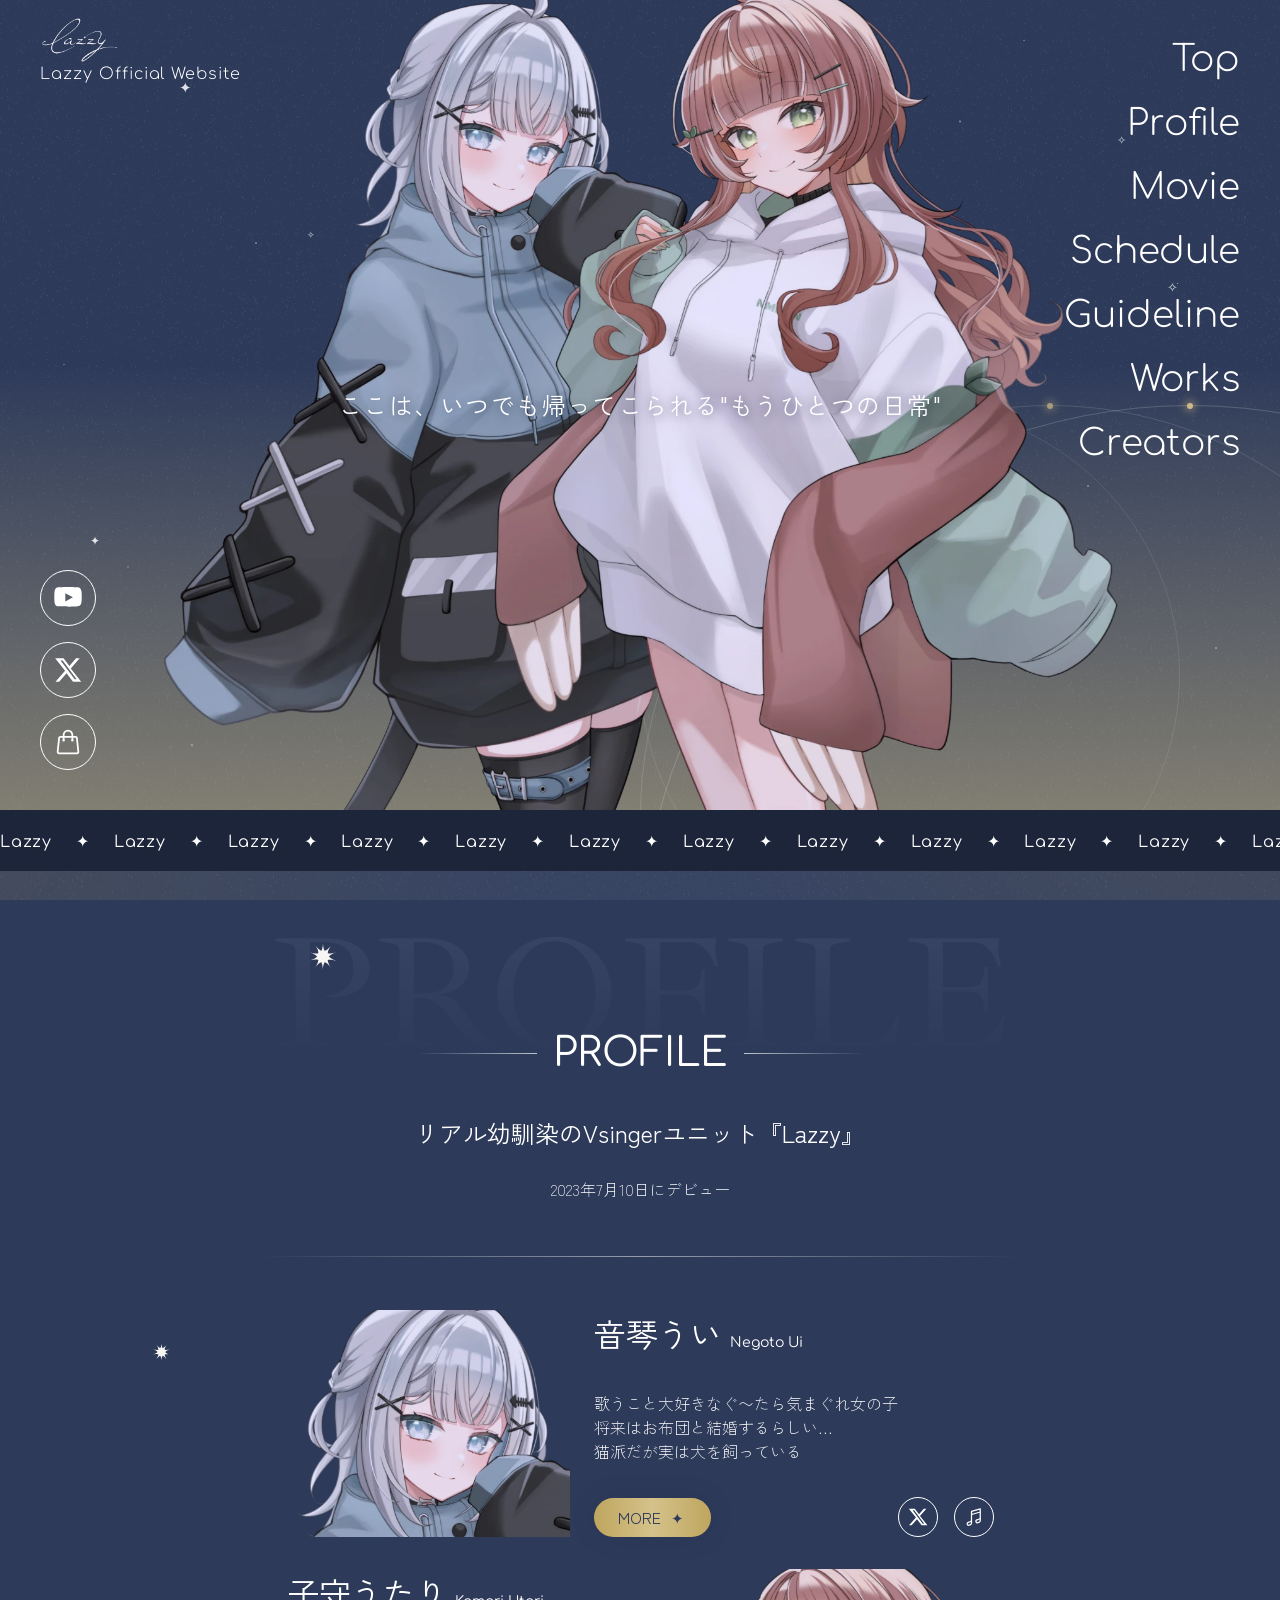
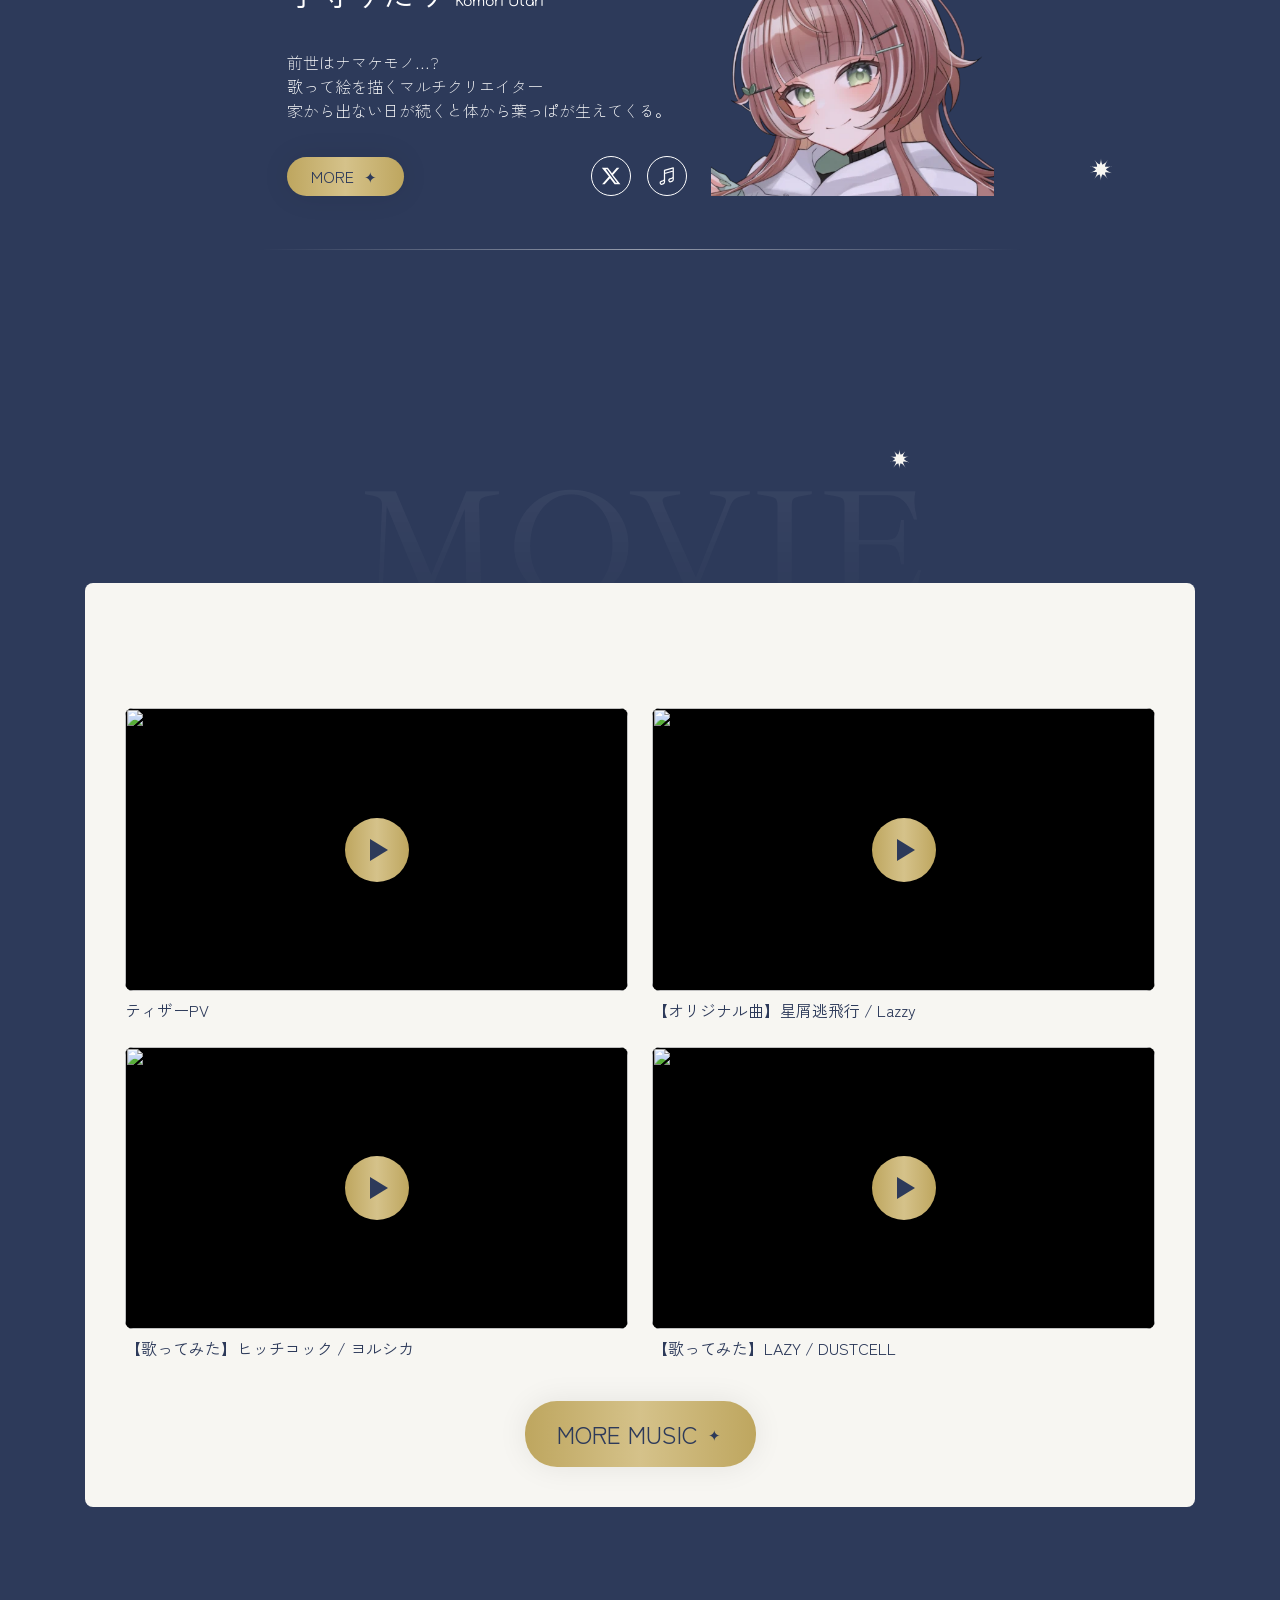
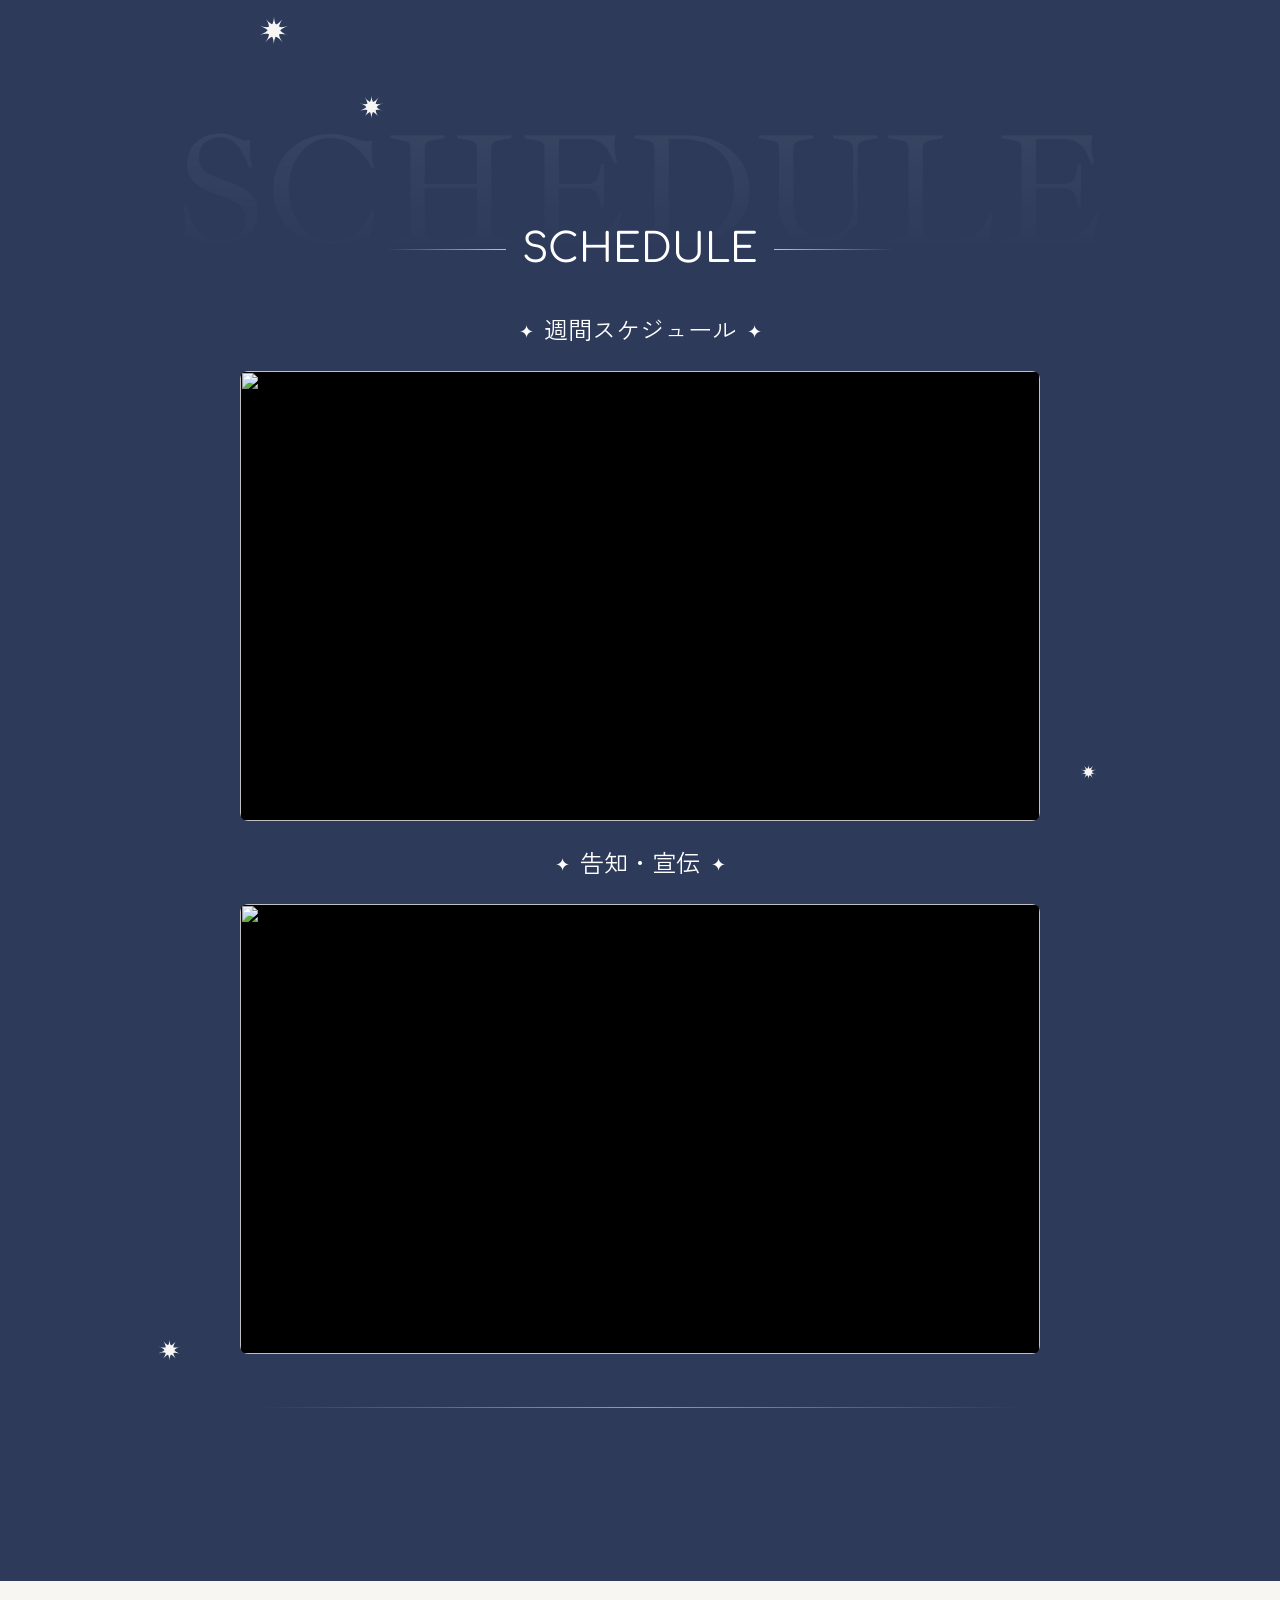
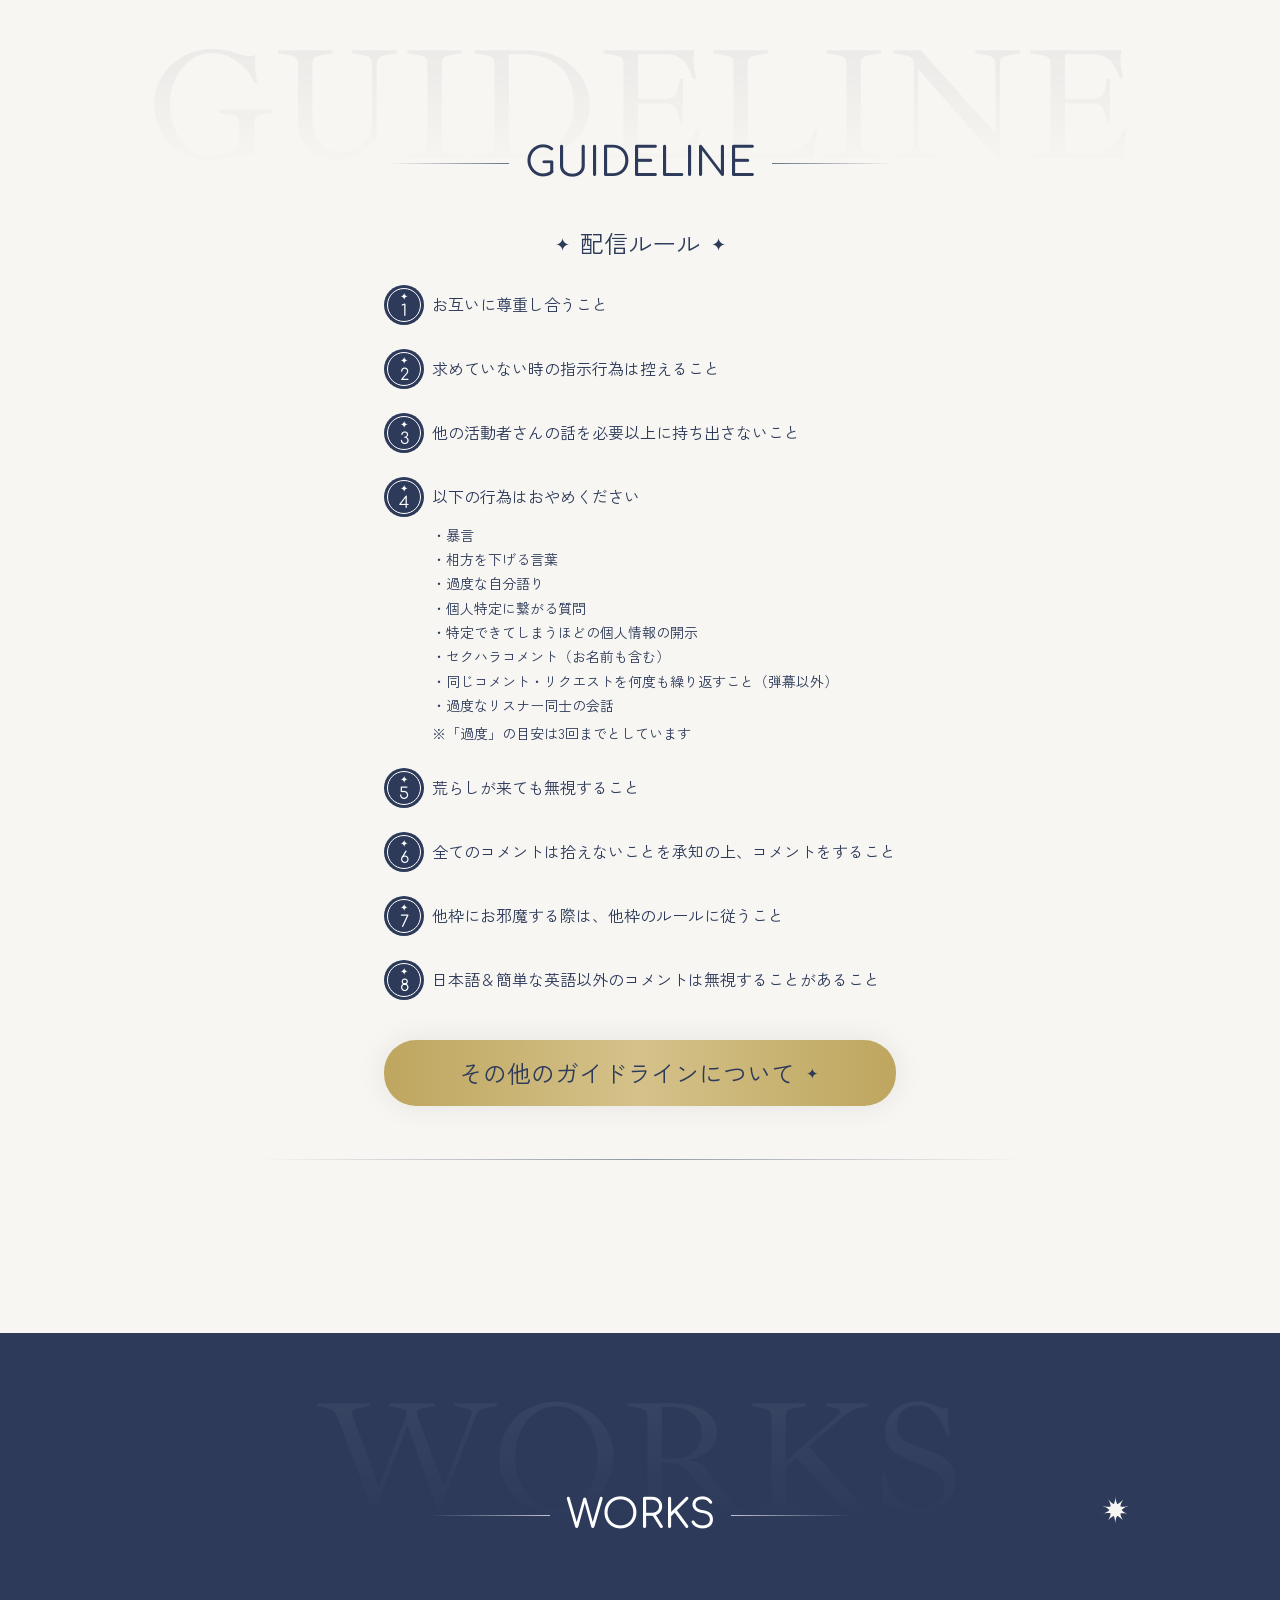
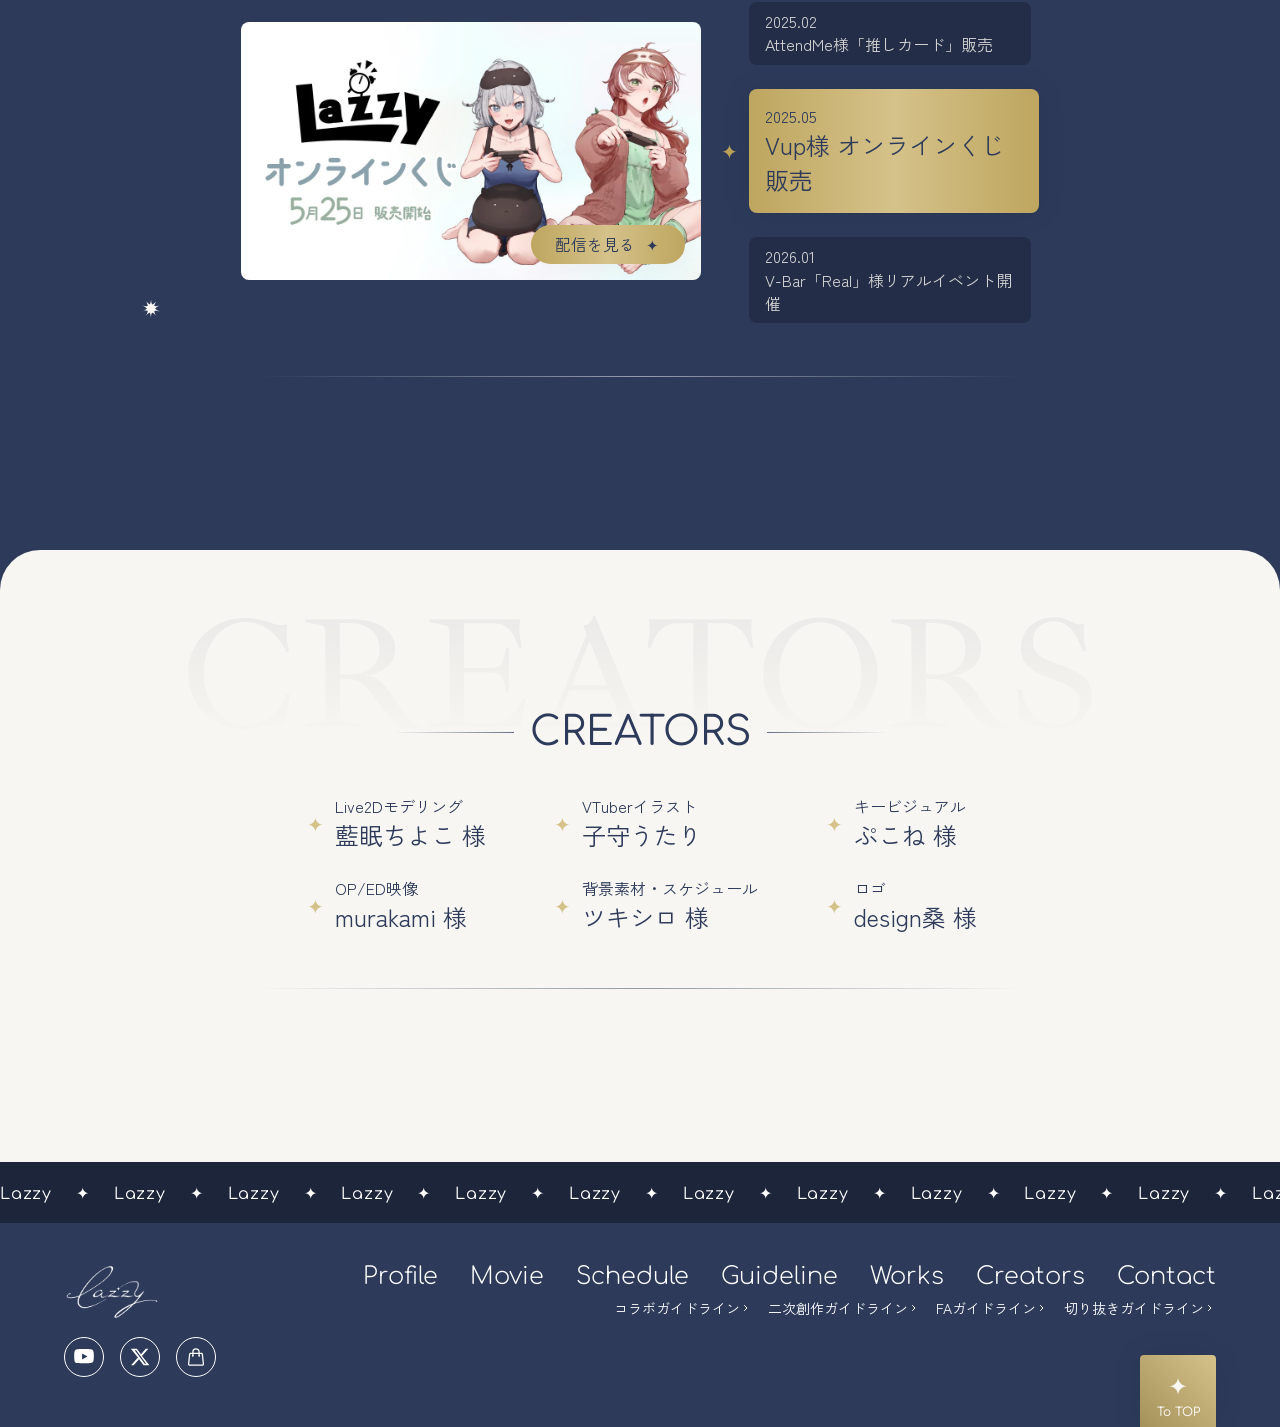
==== commit 7b5cd4ed: "Expand MUSIC page, remove TAGS and fix guideline dividers - MUSIC: 25 tracks with click-to-play thum" ====
--- a/index.html
+++ b/index.html
@@ -70,7 +70,6 @@
     <nav class="main-nav">
       <a href="#top">Top</a>
       <a href="#profile">Profile</a>
-      <a href="#tags">Tags</a>
       <a href="#movie">Movie</a>
       <a href="#schedule">Schedule</a>
       <a href="#guideline">Guideline</a>
@@ -90,7 +89,6 @@
   <nav class="menu-overlay-nav">
     <a href="#top">Top</a>
     <a href="#profile">Profile</a>
-    <a href="#tags">Tags</a>
     <a href="#movie">Movie</a>
     <a href="#schedule">Schedule</a>
     <a href="#guideline">Guideline</a>
@@ -278,36 +276,6 @@
         </div>
       </div>
     </div>
-  </div>
-
-  <div class="section-inner">
-    <div class="section-divider" aria-hidden="true"></div>
-  </div>
-
-  <!-- ================= タグ ================= -->
-  <div class="section-inner center" id="tags">
-    <ul class="tags-list reveal-stagger">
-      <li class="tags-item reveal-item">
-        <p class="tags-label">ALL</p>
-        <p class="tags-value">#うたたねごと</p>
-      </li>
-      <li class="tags-item reveal-item">
-        <p class="tags-label">ART</p>
-        <p class="tags-value">#レージアム</p>
-      </li>
-      <li class="tags-item reveal-item">
-        <p class="tags-label">STREAM</p>
-        <p class="tags-value">#れいじーなう</p>
-      </li>
-      <li class="tags-item reveal-item">
-        <p class="tags-label">FAN MARK</p>
-        <p class="tags-value">🎬🕛</p>
-      </li>
-      <li class="tags-item reveal-item">
-        <p class="tags-label">FAN NAME</p>
-        <p class="tags-value">？？？</p>
-      </li>
-    </ul>
   </div>
 
   <div class="section-inner">
@@ -590,7 +558,6 @@
       <div class="footer-links">
         <nav class="footer-nav">
           <a href="#profile">Profile</a>
-          <a href="#tags">Tags</a>
           <a href="#movie">Movie</a>
           <a href="#schedule">Schedule</a>
           <a href="#guideline">Guideline</a>
--- a/css/style.css
+++ b/css/style.css
@@ -126,7 +126,6 @@
 .works-item::before,
 .footer-totop-star::before,
 .creators-star::before,
-.tags-label::before,
 .music-title::before,
 .music-title::after {
   content: '✦';
@@ -418,8 +417,8 @@
 .menu-overlay-nav a {
   font-family: var(--font-heading);
   font-weight: normal;
-  font-size: 40px;
-  line-height: 1.125;
+  font-size: 36px;
+  line-height: 1.11;
   color: var(--color-text-dark);
   opacity: 0;
   transform: translateX(24px);
@@ -1009,49 +1008,6 @@
 }
 .btn-more-block { display: flex; width: 100%; }
 
-/* ---------- タグ（PROFILEセクション内） ---------- */
-#tags { margin-top: 40px; }
-.tags-list {
-  list-style: none;
-  margin: 0;
-  padding: 0;
-  display: flex;
-  flex-wrap: wrap;
-  justify-content: center;
-  gap: 32px 48px;
-}
-.tags-item {
-  flex: 0 1 160px;
-  text-align: center;
-}
-/* PC版：項目の幅を文字に合わせて、5つを1列に並べる */
-@media (min-width: 701px) {
-  #tags { max-width: 908px; }
-  .tags-item { flex: 0 0 auto; }
-}
-.tags-label {
-  display: flex;
-  align-items: center;
-  justify-content: center;
-  gap: 8px;
-  font-family: var(--font-heading);
-  font-size: 16px;
-  margin: 0 0 8px;
-}
-.tags-label::before {
-  width: 14px;
-  height: 14px;
-  font-size: 12px;
-  color: var(--color-hero-gold);
-}
-.tags-value {
-  font-size: 24px;
-  font-weight: 400;
-  line-height: 1.45;
-  color: var(--color-text-light);
-  margin: 0;
-}
-
 /* ---------- 動画パネル ---------- */
 .movie-panel {
   background: var(--color-ivory);
@@ -1451,7 +1407,8 @@
   flex-direction: column;
   gap: 32px;
 }
-.guideline-block > .section-divider { margin-top: 8px; }
+/* 縦並び（flex）の中では margin: auto で幅が0になるので、幅を指定する */
+.guideline-block > .section-divider { width: 100%; margin-top: 8px; }
 .guideline-block + .guideline-block { margin-top: 40px; }
 .guideline-block p {
   font-size: 16px;
@@ -1488,6 +1445,13 @@
 .rule-list li.stacked .guideline-note-light { margin: 8px 0 0 48px; }
 
 /* ---------- 下層ページ（MUSIC） ---------- */
+/* PICK UP（開くたびにランダムな1曲） */
+.music-pickup {
+  max-width: 640px;
+  margin: 40px auto 0;
+}
+.music-pickup-video { border-radius: 8px; }
+
 .music-filter {
   display: flex;
   flex-wrap: wrap;
@@ -1538,6 +1502,13 @@
 .music-card {
   position: relative;
   flex: 0 0 315px;
+  min-width: 0;
+  display: flex;
+  flex-direction: column;
+  padding: 16px;
+  border-radius: 8px;
+  background: var(--color-ivory);
+  color: var(--color-text-dark);
   scroll-snap-align: center;
 }
 /* カードとカードの間の小さな丸 */
@@ -1552,36 +1523,14 @@
   border-radius: 50%;
   background: var(--color-ivory);
 }
-.music-card a {
-  display: block;
-  padding: 16px;
-  border-radius: 8px;
-  background: var(--color-ivory);
-  color: var(--color-text-dark);
-  -webkit-user-drag: none;
-}
-.music-thumb {
-  display: block;
-  aspect-ratio: 1;
-  overflow: hidden;
-  background: var(--color-hero-navy);
-}
-.music-thumb img {
-  width: 100%;
-  height: 100%;
-  object-fit: cover;
-  pointer-events: none;
-  /* YouTubeのサムネイル（4:3）は上下に黒帯があるので、拡大して帯を切り落とす */
-  transform: scale(1.34);
-  transition: transform .4s ease;
-}
-.music-card a:hover .music-thumb img { transform: scale(1.4); }
+.music-thumb { border-radius: 8px; }
 .music-info {
   display: flex;
   flex-direction: column;
   align-items: center;
+  flex: 1;
   gap: 8px;
-  padding: 16px 8px;
+  padding: 16px 0 0;
 }
 .music-title {
   display: flex;
@@ -1589,13 +1538,16 @@
   justify-content: center;
   gap: 8px;
   width: 100%;
+  min-height: 44px;
   padding: 8px 16px;
   border: 1px solid rgba(var(--color-hero-navy-rgb), 0.6);
   border-radius: 32px;
-  font-size: 24px;
+  font-size: 18px;
   font-weight: 400;
   line-height: 1.45;
   text-align: center;
+  /* 1行に収める（長い曲名は js/script.js が文字を小さくする） */
+  white-space: nowrap;
 }
 .music-title::before,
 .music-title::after {
@@ -1809,9 +1761,6 @@
   .guideline-sub { margin-top: 10px; }
   .rule-list li.stacked .guideline-sub { margin-top: 10px; }
   .rule-list li.stacked .guideline-note-light { margin-top: 6px; }
-  .tags-label { gap: 6px; margin-bottom: 6px; }
-  .music-info { padding: 16px 6px; }
-  .music-title { gap: 10px; padding: 8px 17px; }
   .footer-links { gap: 10px; }
   .footer-social { margin-top: 10px; }
   .section-title.starred::before,
@@ -1858,8 +1807,6 @@
   .member-info { flex-basis: auto; gap: 16px; }
   .member-actions { justify-content: center; }
 
-  .tags-value { font-size: 20px; }
-
   .works-item.is-active p { font-size: 20px; }
 
   .creators-list { gap: 20px 12px; }
@@ -1874,7 +1821,7 @@
 
   .music-list { padding: 0 calc(50vw - 130px); }
   .music-card { flex-basis: 260px; }
-  .music-title { font-size: 20px; }
+  .music-title { min-height: 41px; padding: 8px; font-size: 16px; }
 
   .footer-inner { padding: 40px 24px 104px; }
   .footer-top { align-items: center; }
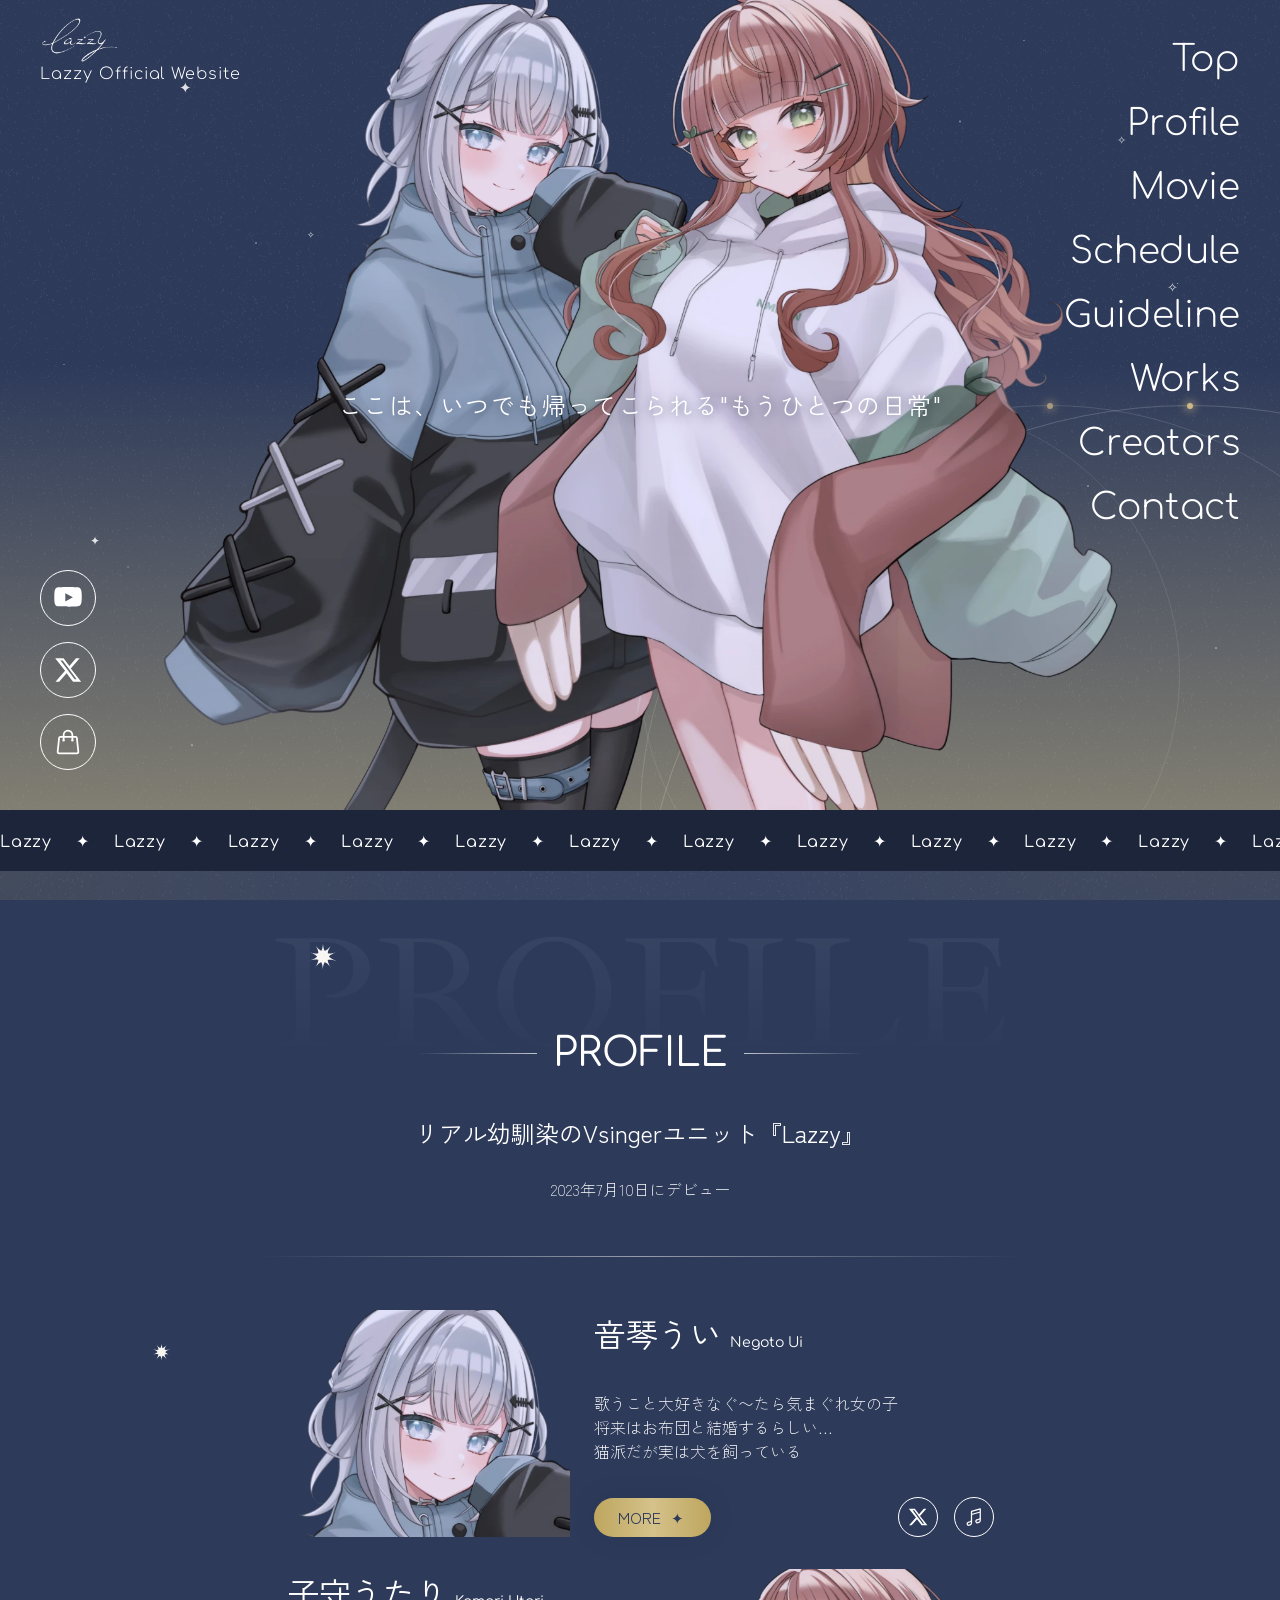
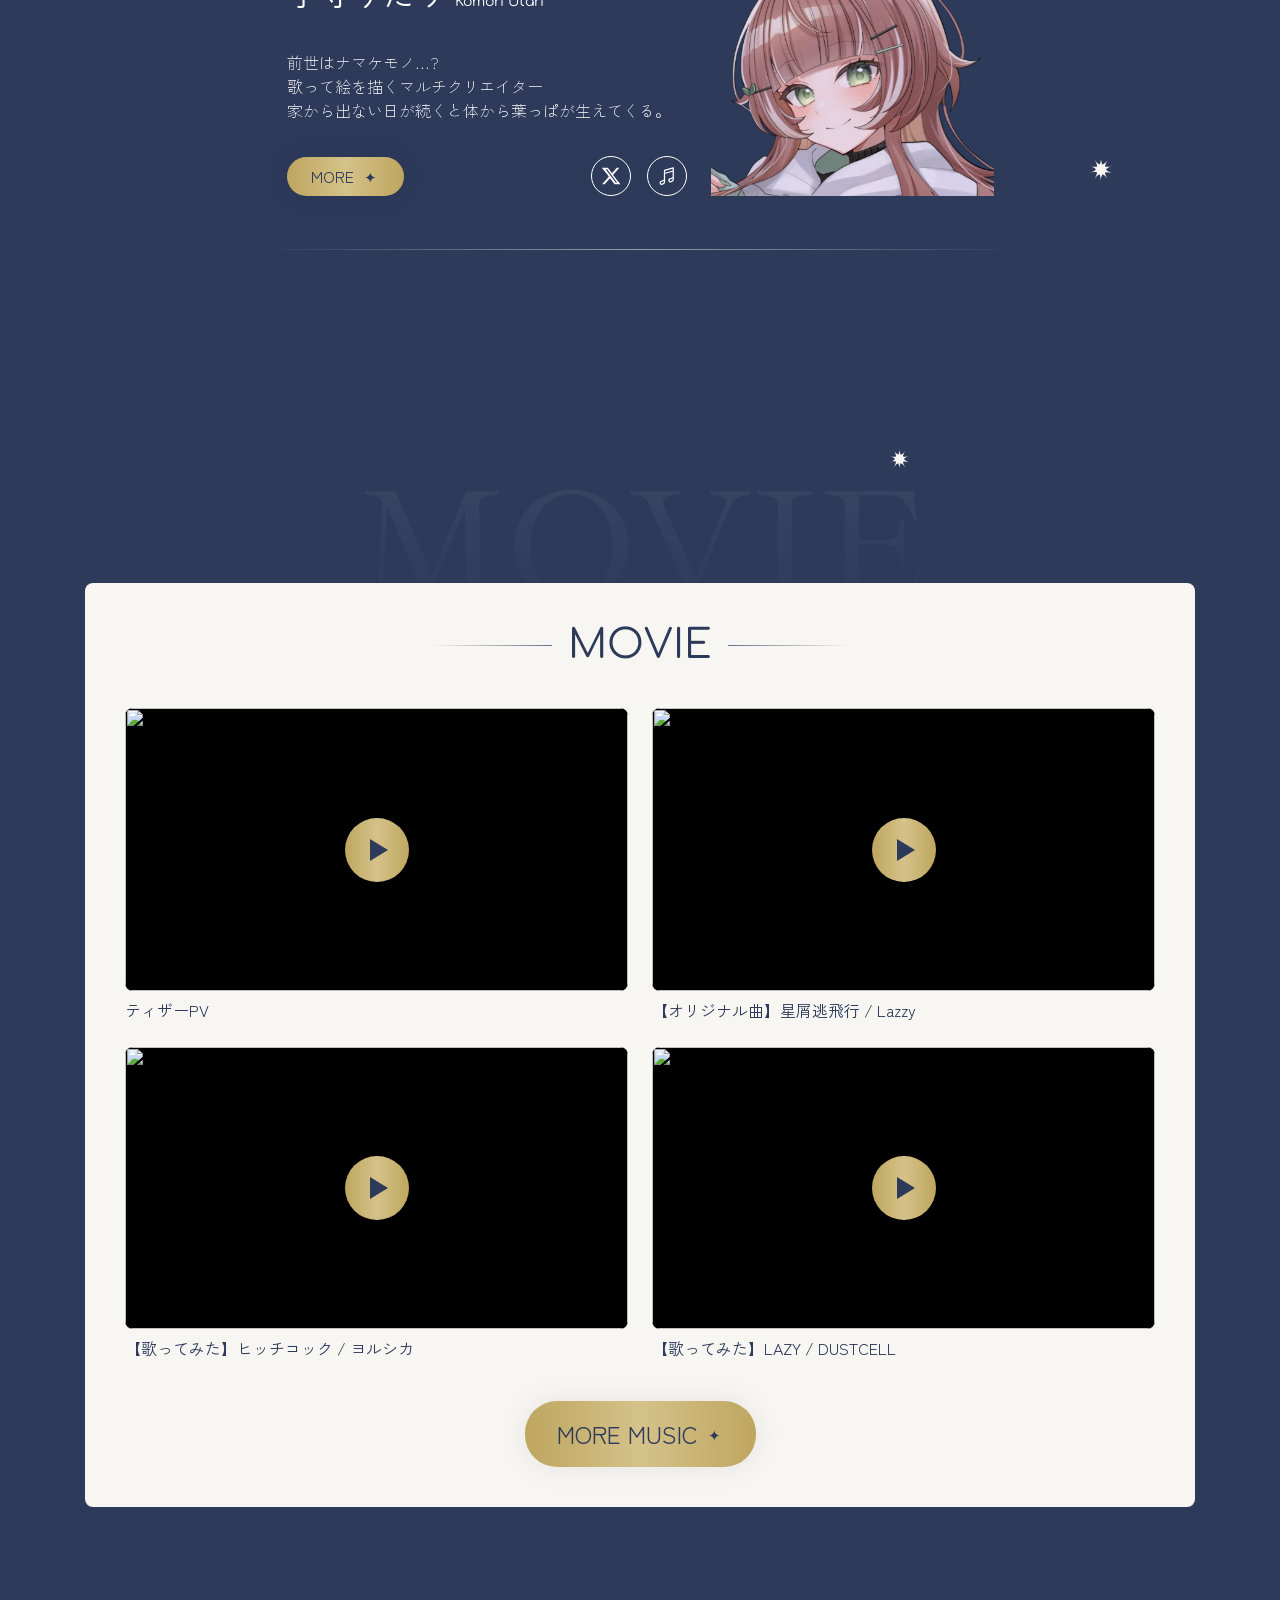
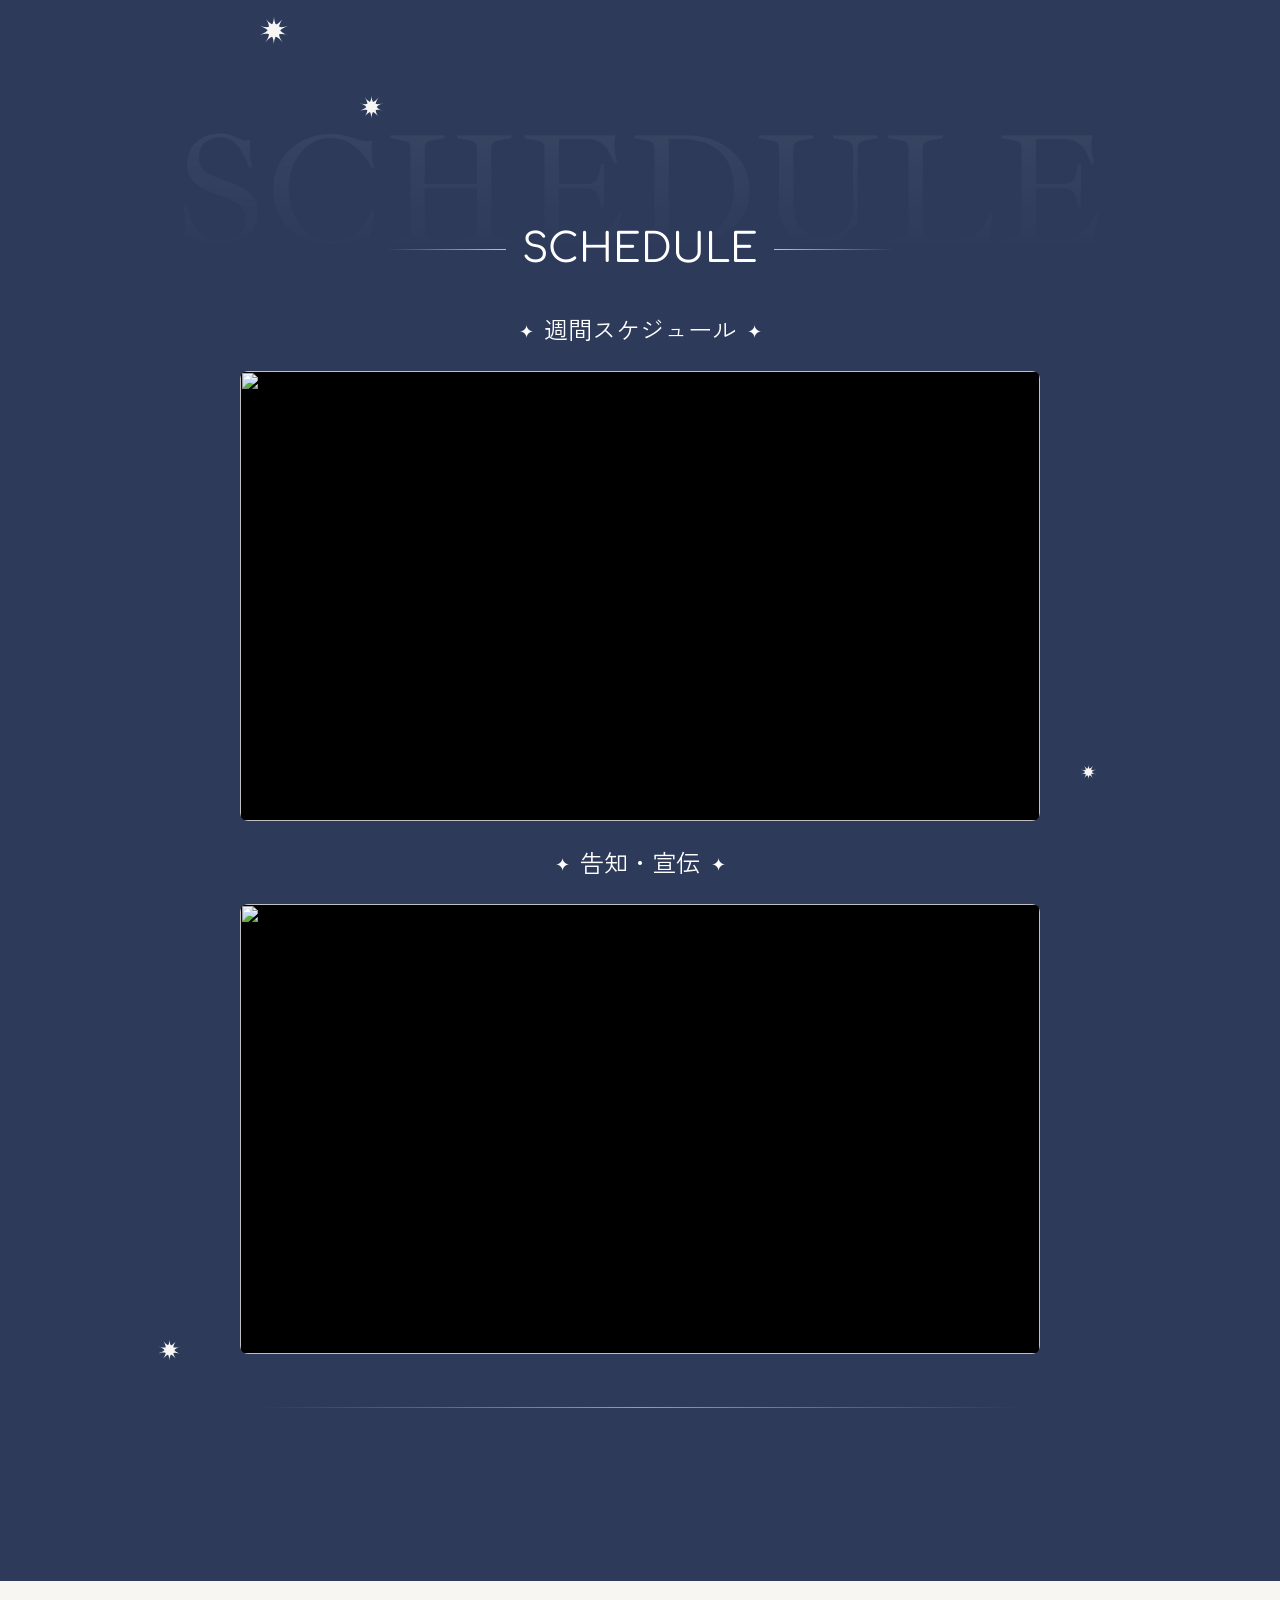
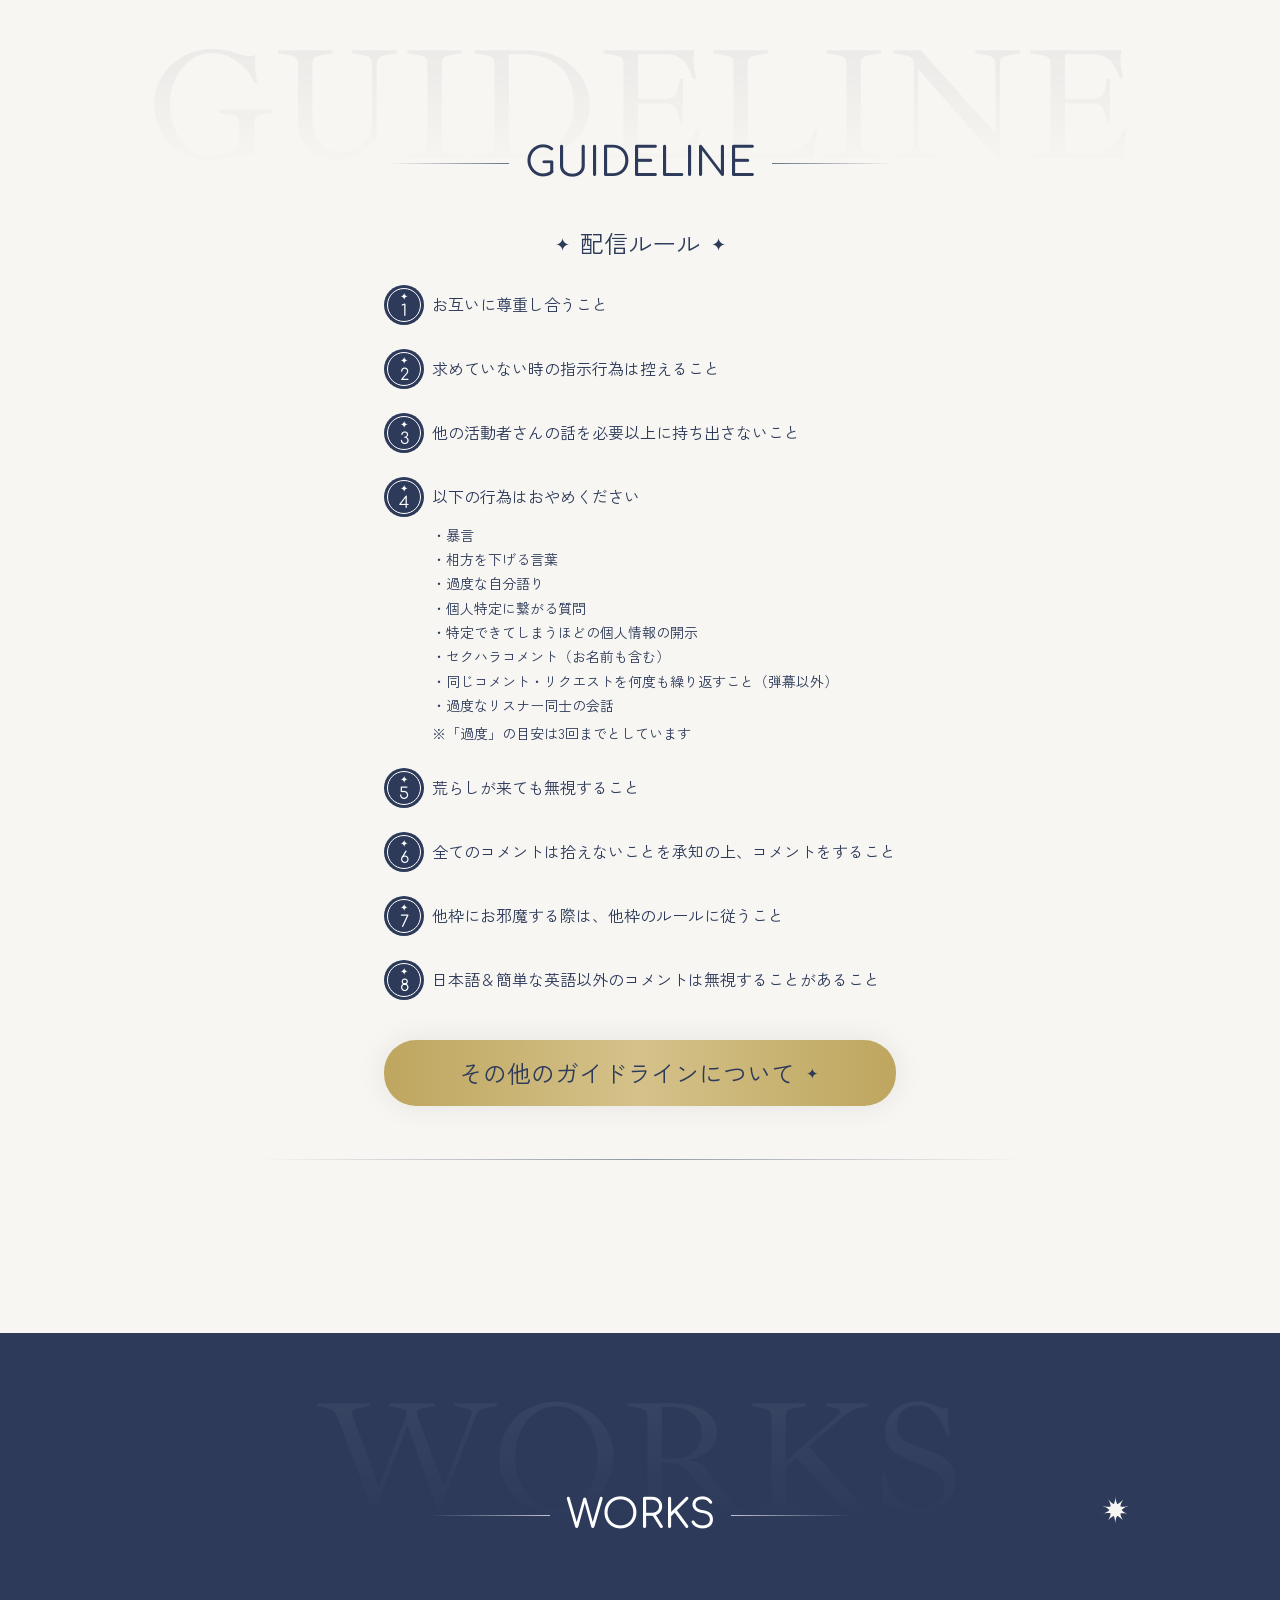
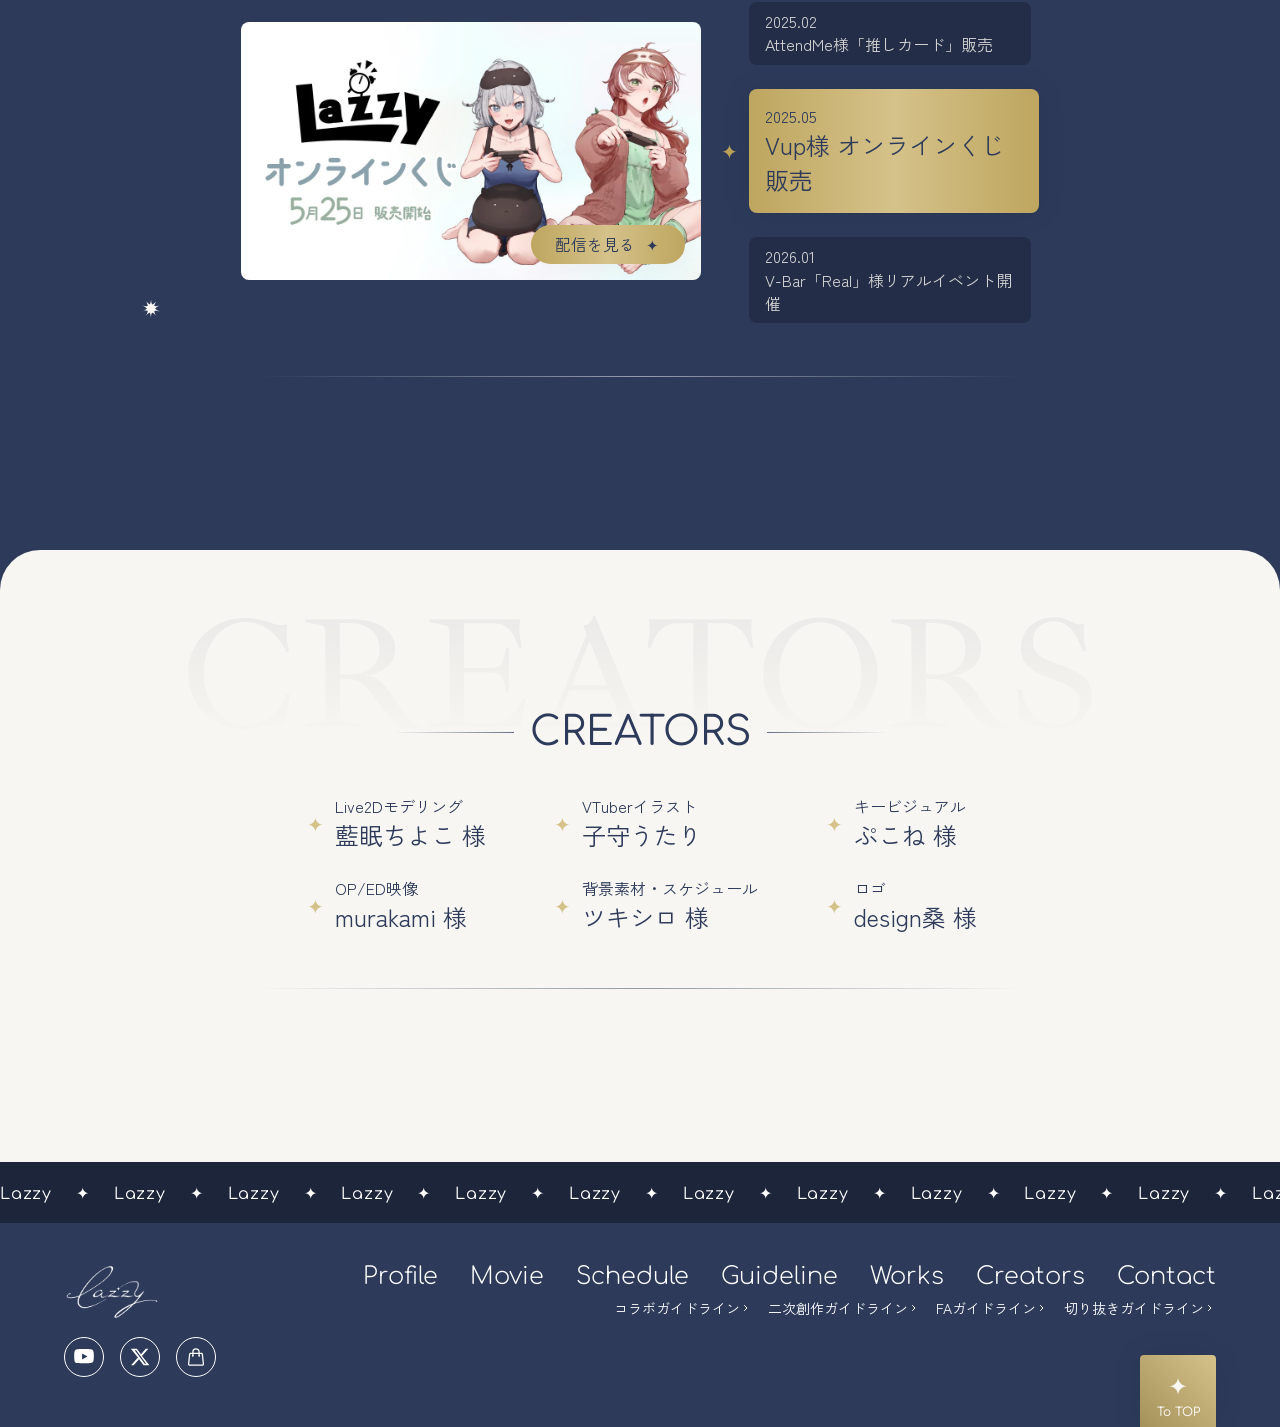
==== commit e90fed95: "Adjust mobile layout and fix reveal for tall sections Use the three-item WORKS list at every width a" ====
--- a/index.html
+++ b/index.html
@@ -75,6 +75,7 @@
       <a href="#guideline">Guideline</a>
       <a href="#works">Works</a>
       <a href="#creators">Creators</a>
+      <a href="https://x.com/we_are_lazzy" target="_blank" rel="noopener">Contact</a>
     </nav>
   </div>
 </header>
@@ -94,6 +95,7 @@
     <a href="#guideline">Guideline</a>
     <a href="#works">Works</a>
     <a href="#creators">Creators</a>
+    <a href="https://x.com/we_are_lazzy" target="_blank" rel="noopener">Contact</a>
   </nav>
 </div>
 
--- a/css/style.css
+++ b/css/style.css
@@ -1293,19 +1293,17 @@
   flex-direction: column;
   gap: 24px;
 }
-/* PC版：選択中の項目を真ん中に置き、その上下の3つだけを見せる（位置と高さは js/script.js が計算する） */
-@media (min-width: 861px) {
-  .works-list {
-    position: relative;
-    transition: transform .45s ease;
-  }
-  .works-list.no-anim,
-  .works-list.no-anim .works-item,
-  .works-list.no-anim .works-item p { transition: none; }
-  .works-item:not(.is-active):not(.is-near) {
-    opacity: 0;
-    visibility: hidden;
-  }
+/* 選択中の項目を真ん中に置き、その上下の3つだけを見せる（位置と高さは js/script.js が計算する） */
+.works-list {
+  position: relative;
+  transition: transform .45s ease;
+}
+.works-list.no-anim,
+.works-list.no-anim .works-item,
+.works-list.no-anim .works-item p { transition: none; }
+.works-item:not(.is-active):not(.is-near) {
+  opacity: 0;
+  visibility: hidden;
 }
 /* 選択中の項目（is-active）が金色で大きくなる */
 .works-item {
@@ -1735,11 +1733,10 @@
   #works .section-watermark,
   #creators .section-watermark {
     top: 0;
-    left: auto;
-    right: -12px;
-    transform: none;
     font-size: 88px;
   }
+  /* PROFILEはタイトルの上の余白が他より多いので、その分だけ英字を下げて重なり方をそろえる */
+  #profile .section-watermark { top: 24px; }
   /* 下層ページはタイトル上の余白が 88px 多い分、英字も同じだけ下げる（152 − 64） */
   .subpage-section .section-watermark { top: 88px; }
 
@@ -1747,7 +1744,8 @@
   #profile .deco-sparkle-a        { top: 40px;   left: 10%; }
   #movie .deco-sparkle-a          { top: 22px;   left: 72%; }
   #movie .deco-sparkle-c          { bottom: 18px; left: 12%; }
-  #schedule .deco-sparkle-a       { top: 20px;   left: 16%; }
+  #schedule .deco-sparkle-a       { top: 20px;   left: 78%; }
+  #works .deco-sparkle-a          { display: block; top: 20px; left: 14%; }
   .guideline-page .deco-sparkle-a { top: 100px;  left: 76%; }
   .music-page .deco-sparkle-a     { top: 100px;  left: 12%; }
   .music-page .deco-sparkle-c     { bottom: 30px; left: 72%; }
@@ -1761,21 +1759,60 @@
   .guideline-sub { margin-top: 10px; }
   .rule-list li.stacked .guideline-sub { margin-top: 10px; }
   .rule-list li.stacked .guideline-note-light { margin-top: 6px; }
-  .footer-links { gap: 10px; }
+  .guideline-list .num,
+  .rule-list .num {
+    flex: 0 0 32px;
+    width: 32px;
+    height: 32px;
+  }
+  .guideline-list .num-inner,
+  .rule-list .num-inner {
+    width: 27px;
+    height: 27px;
+    font-size: 13px;
+    gap: 2px;
+  }
+  .num-star {
+    width: 9px;
+    height: 9px;
+  }
+  .num-star::before { font-size: 8px; }
+  /* サブリストの字下げは、番号アイコンの幅（32px）＋間隔（8px） */
+  .guideline-list li.stacked .guideline-sub,
+  .guideline-list li.stacked .guideline-note,
+  .rule-list li.stacked .guideline-sub,
+  .rule-list li.stacked .guideline-note-light { margin-left: 40px; }
   .footer-social { margin-top: 10px; }
   .section-title.starred::before,
   .section-title.starred::after { width: 56px; }
-  .section-lead { font-size: 20px; }
-  .sub-heading { font-size: 22px; margin-bottom: 8px; }
+  /* スマホの文字サイズ：本文14px、補足12px、小見出し16px */
+  .section-lead { font-size: 16px; }
+  .section-sublead,
+  .member-desc,
+  .movie-caption,
+  .guideline-list > li,
+  .rule-list li,
+  .guideline-block p,
+  .btn-more,
+  .music-filter button { font-size: 14px; }
+  .guideline-sub,
+  .rule-list .guideline-sub li { font-size: 13px; }
+  .member-name-en,
+  .guideline-note,
+  .guideline-block .guideline-note-light,
+  .works-item,
+  .music-artist { font-size: 12px; }
+  .works-item p { font-size: 14px; }
+  .sub-heading { font-size: 16px; margin-bottom: 8px; }
   .guideline-body .sub-heading { margin-bottom: 24px; }
   .guideline-block .sub-heading { margin-bottom: 0; }
-  .member-name { font-size: 24px; justify-content: center; }
+  .member-name { font-size: 20px; }
   .section-divider { margin-top: 32px; }
 
   .btn-more-lg {
     margin-top: 32px;
     padding: 12px 24px;
-    font-size: 18px;
+    font-size: 16px;
   }
 
   .hero-art {
@@ -1797,23 +1834,27 @@
     object-fit: cover;
   }
 
+  /* イラストは中央、文章は左そろえ、SNSは左・MOREは右 */
   .member-row,
   .member-row-reverse {
     flex-direction: column;
     align-items: center;
-    text-align: center;
     gap: 20px;
   }
-  .member-info { flex-basis: auto; gap: 16px; }
-  .member-actions { justify-content: center; }
-
-  .works-item.is-active p { font-size: 20px; }
+  /* 枠を横いっぱいに広げ、肩や腕が左右で切れないように人物の中心を枠の中央に置く */
+  .member-photo { width: 100%; }
+  .member-row .member-photo img { left: calc(50% - 540px); }
+  .member-row-reverse .member-photo img { left: calc(50% - 483px); }
+  .member-info { flex-basis: auto; align-self: stretch; gap: 16px; }
+  .member-actions { flex-direction: row-reverse; }
+
+  .works-item.is-active p { font-size: 16px; }
 
   .creators-list { gap: 20px 12px; }
   .creators-star { flex-basis: 28px; width: 28px; height: 28px; }
-  .creators-star::before { font-size: 24px; }
-  .creators-role { font-size: 13px; }
-  .creators-name { font-size: 18px; }
+  .creators-star::before { font-size: 20px; }
+  .creators-role { font-size: 12px; }
+  .creators-name { font-size: 16px; }
 
   .menu-overlay { align-items: center; padding: 112px 24px 32px; }
   .menu-overlay-nav { align-items: center; }
@@ -1821,32 +1862,35 @@
 
   .music-list { padding: 0 calc(50vw - 130px); }
   .music-card { flex-basis: 260px; }
-  .music-title { min-height: 41px; padding: 8px; font-size: 16px; }
+  .music-title { min-height: 41px; padding: 8px; font-size: 14px; }
 
   .footer-inner { padding: 40px 24px 104px; }
   .footer-top { align-items: center; }
+  .footer-logo .logo-img { height: 80px; }
   .footer-links { align-items: center; }
-  .footer-nav,
+  .footer-nav { display: none; }
+  /* 2列にして、上下の段でリンクの左端をそろえる */
   .footer-sub-links {
+    display: grid;
+    grid-template-columns: repeat(2, max-content);
     justify-content: center;
-    text-align: center;
+    font-size: 12px;
   }
-  .footer-nav { font-size: 20px; gap: 12px 24px; }
   .footer-social { justify-content: center; }
   .footer-totop { right: 24px; }
 }
 
 @media (max-width: 480px) {
-  .member-photo { width: 200px; height: 160px; }
+  .member-photo { height: 160px; }
   .member-row .member-photo img {
     top: -26.15px;
-    left: -258px;
+    left: calc(50% - 382px);
     width: 671.4px;
     height: 873.3px;
   }
   .member-row-reverse .member-photo img {
     top: -26.85px;
-    left: -233.9px;
+    left: calc(50% - 342px);
     width: 671.4px;
     height: 873.3px;
   }
